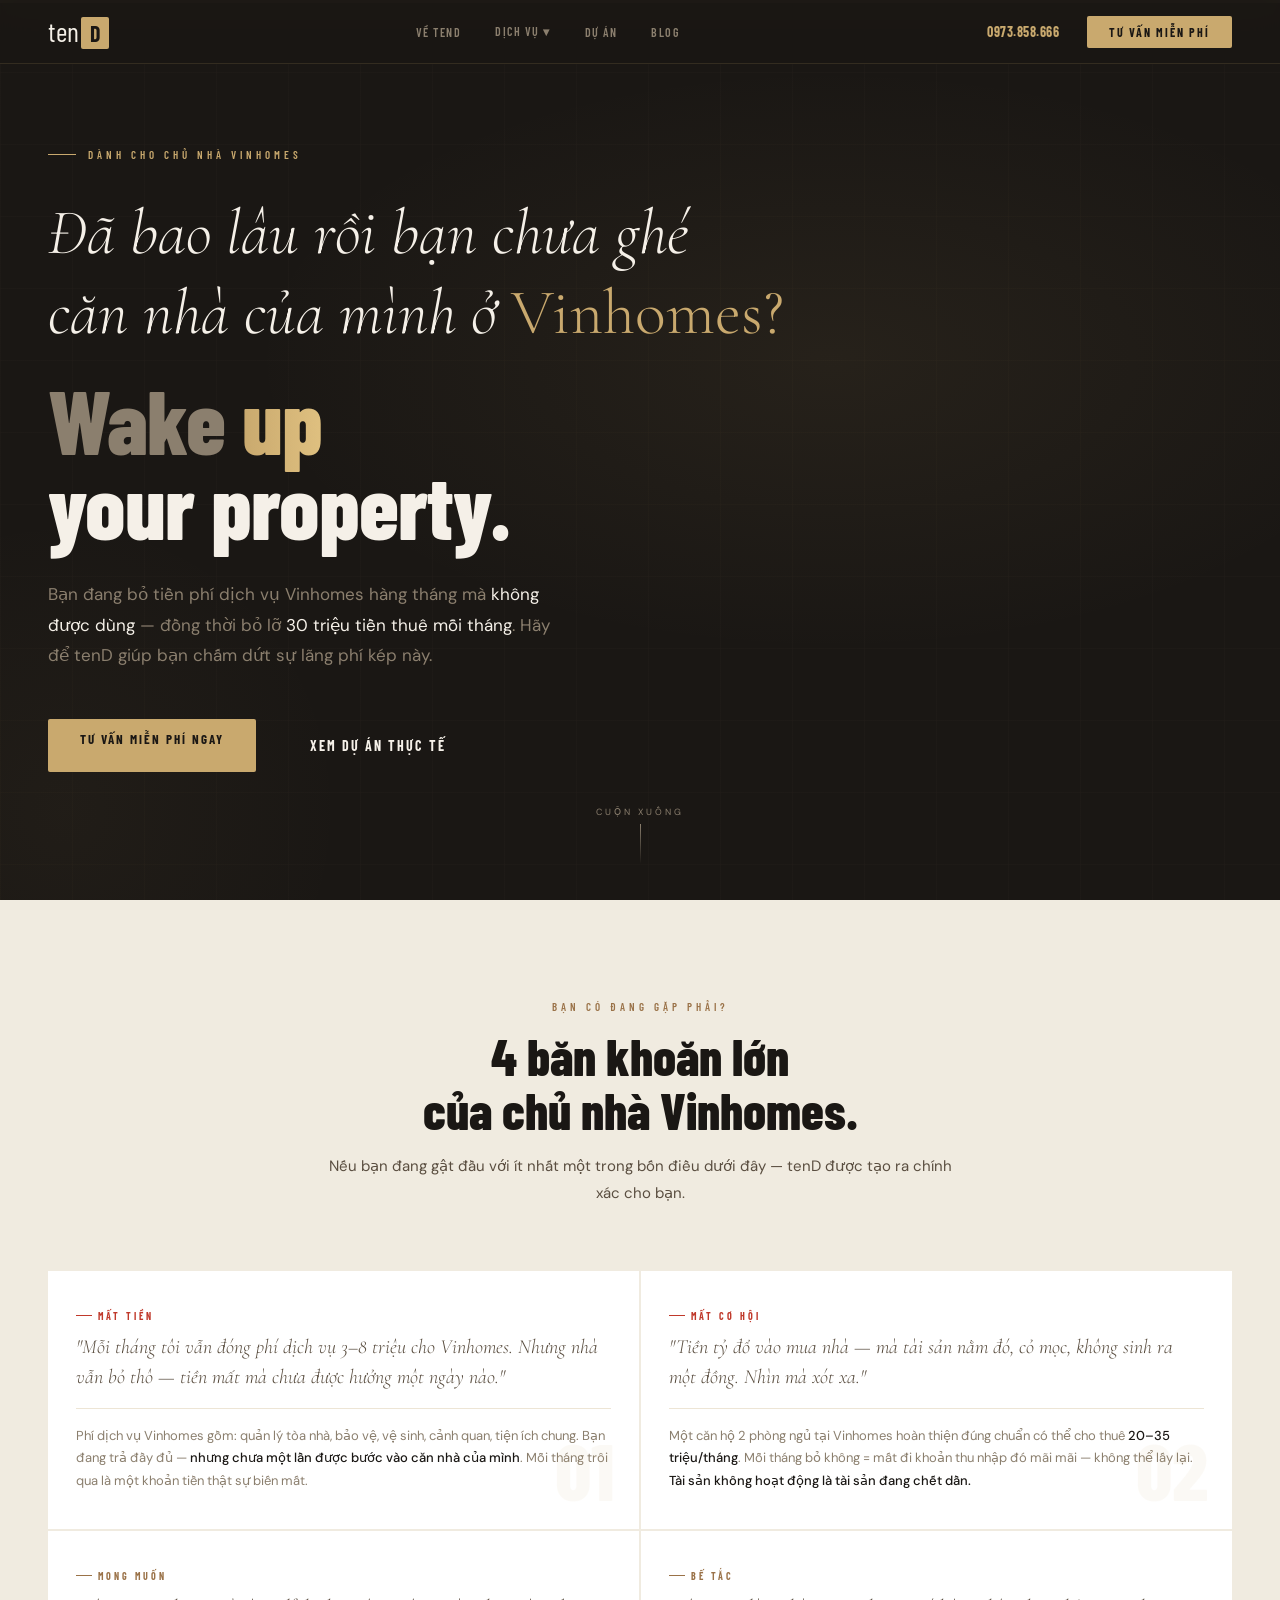
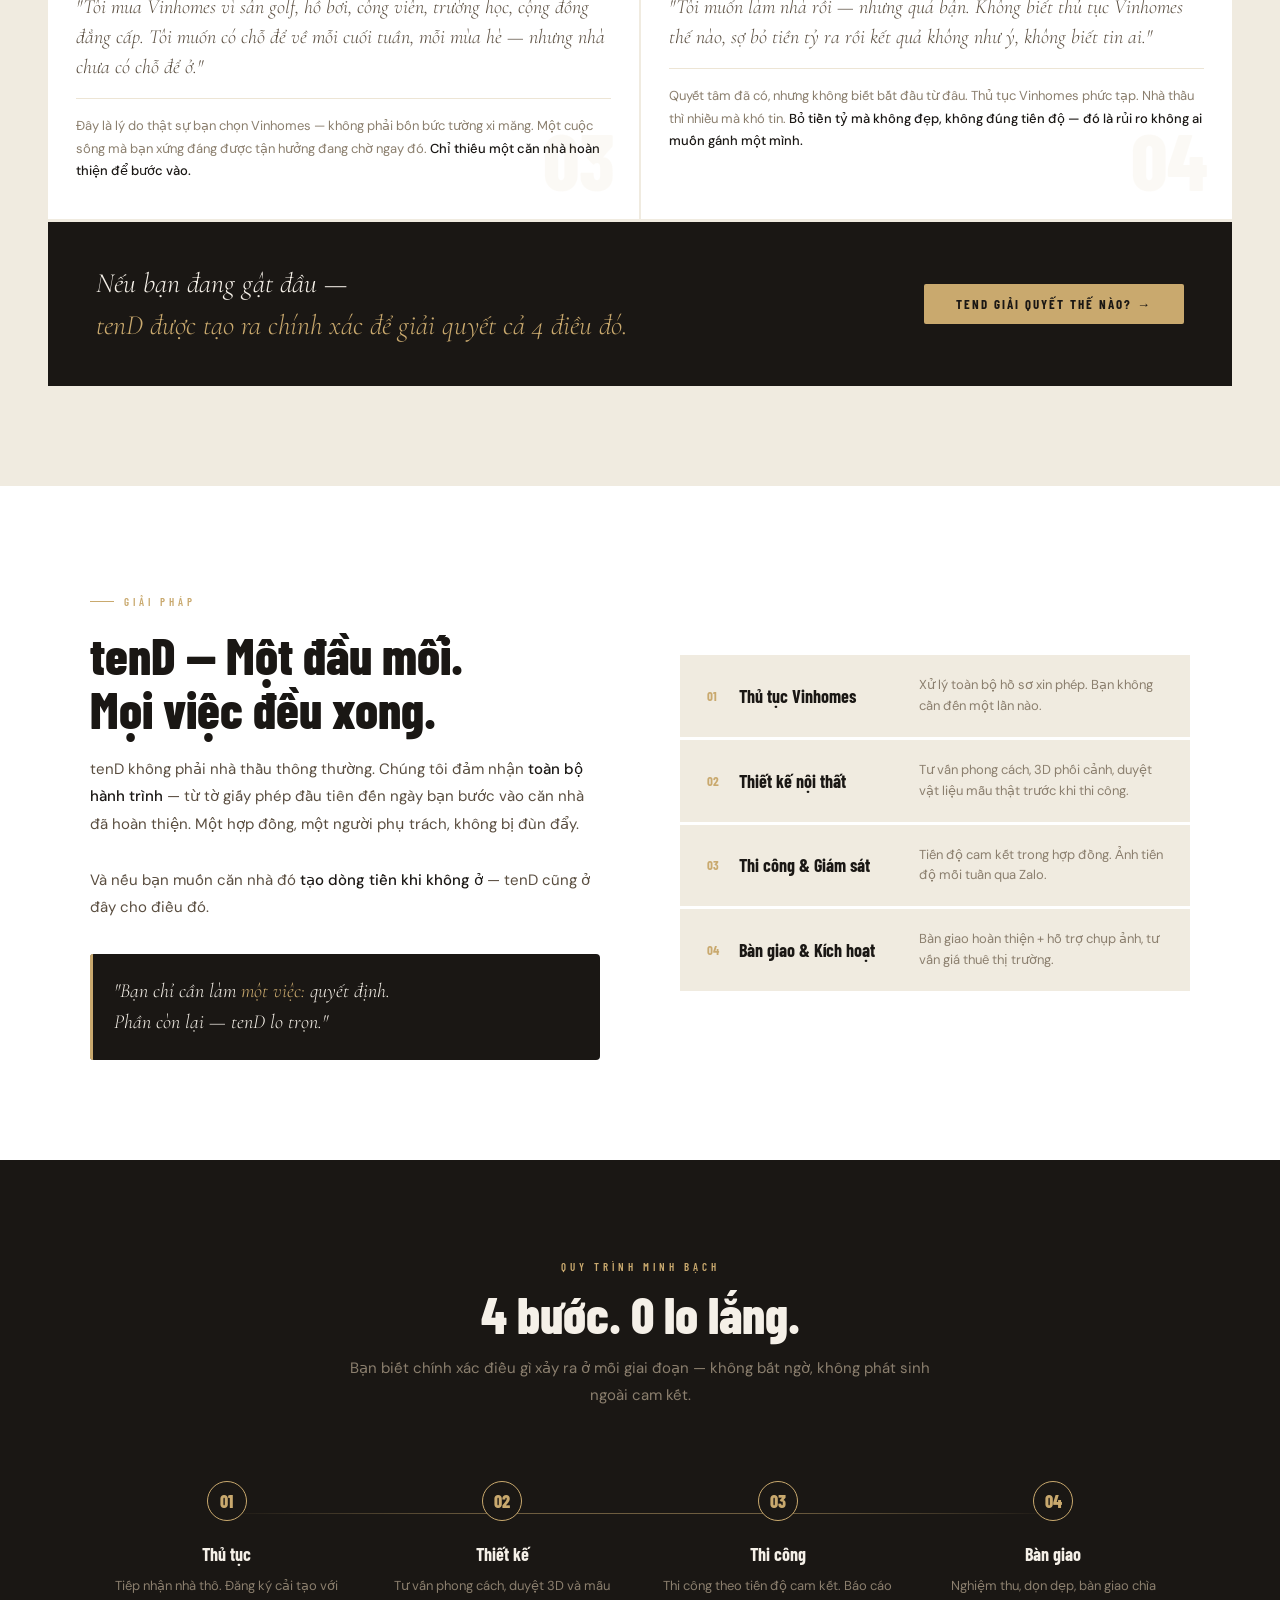
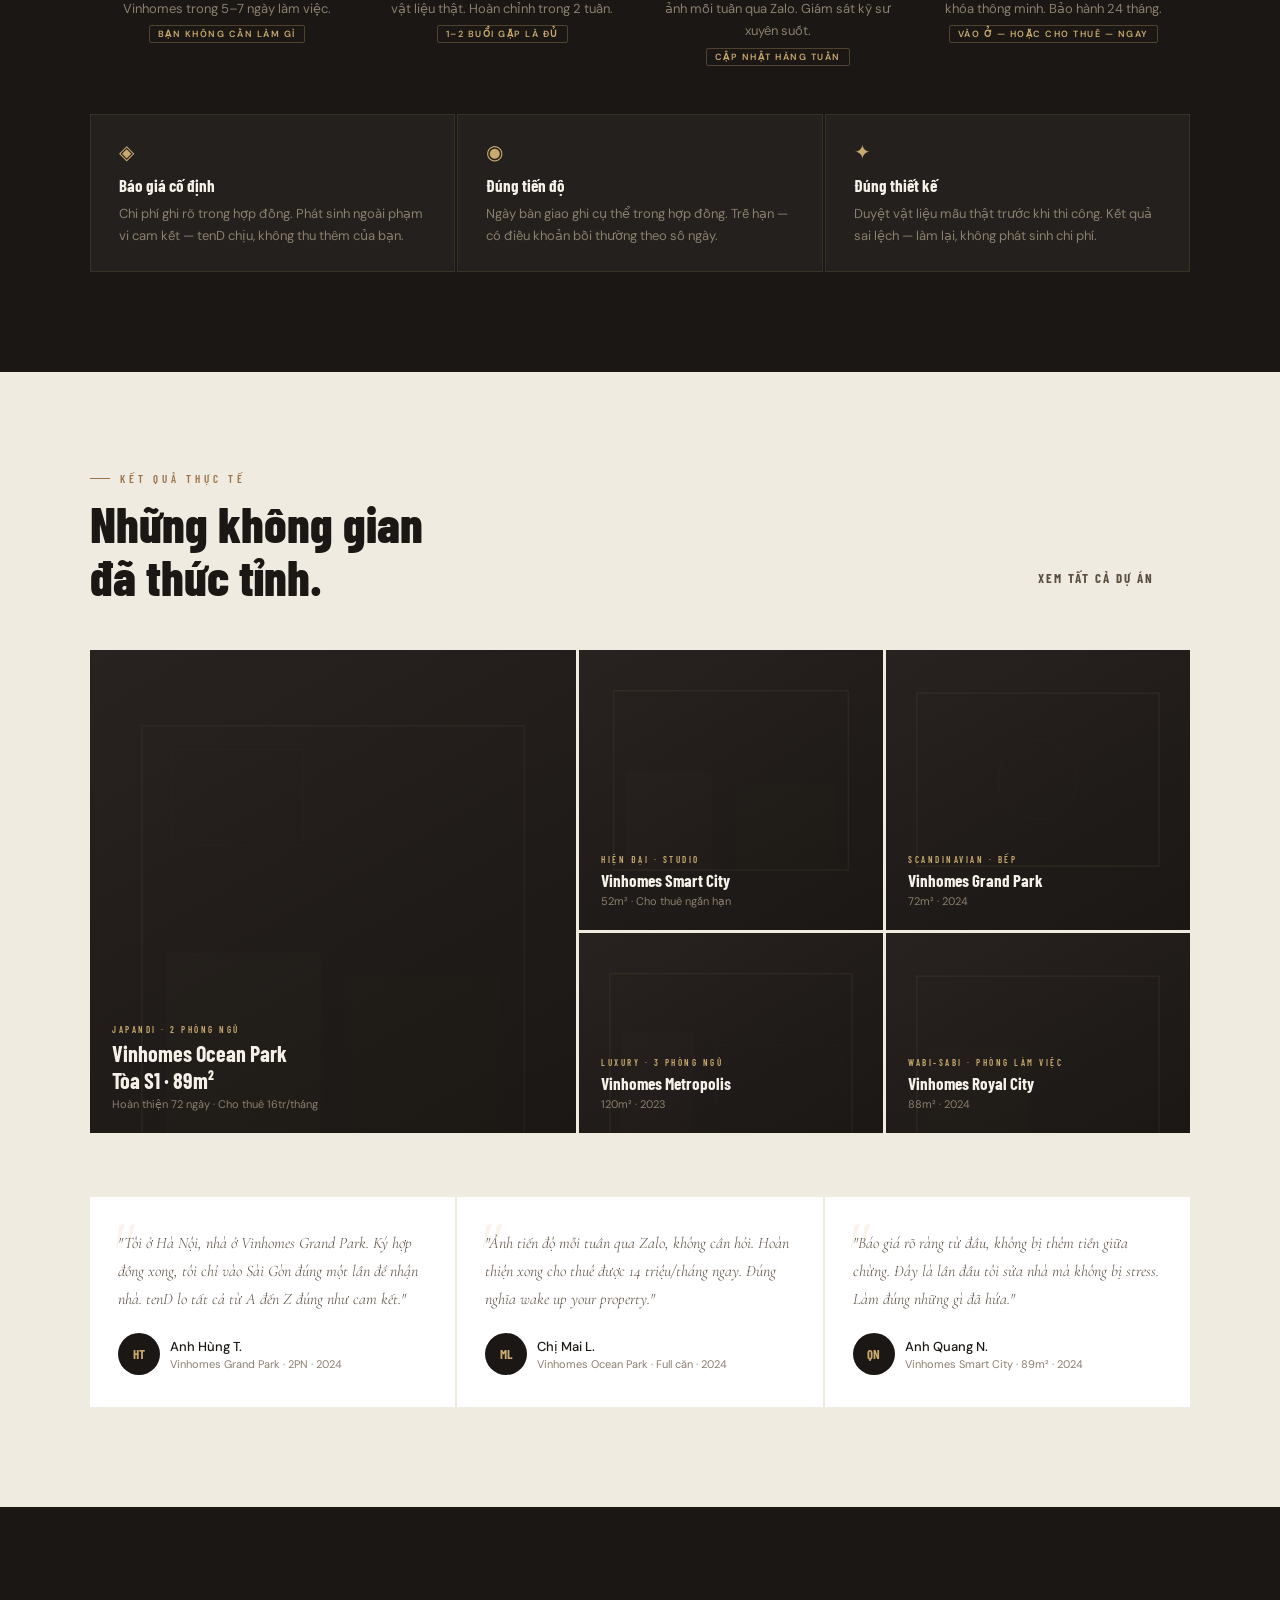
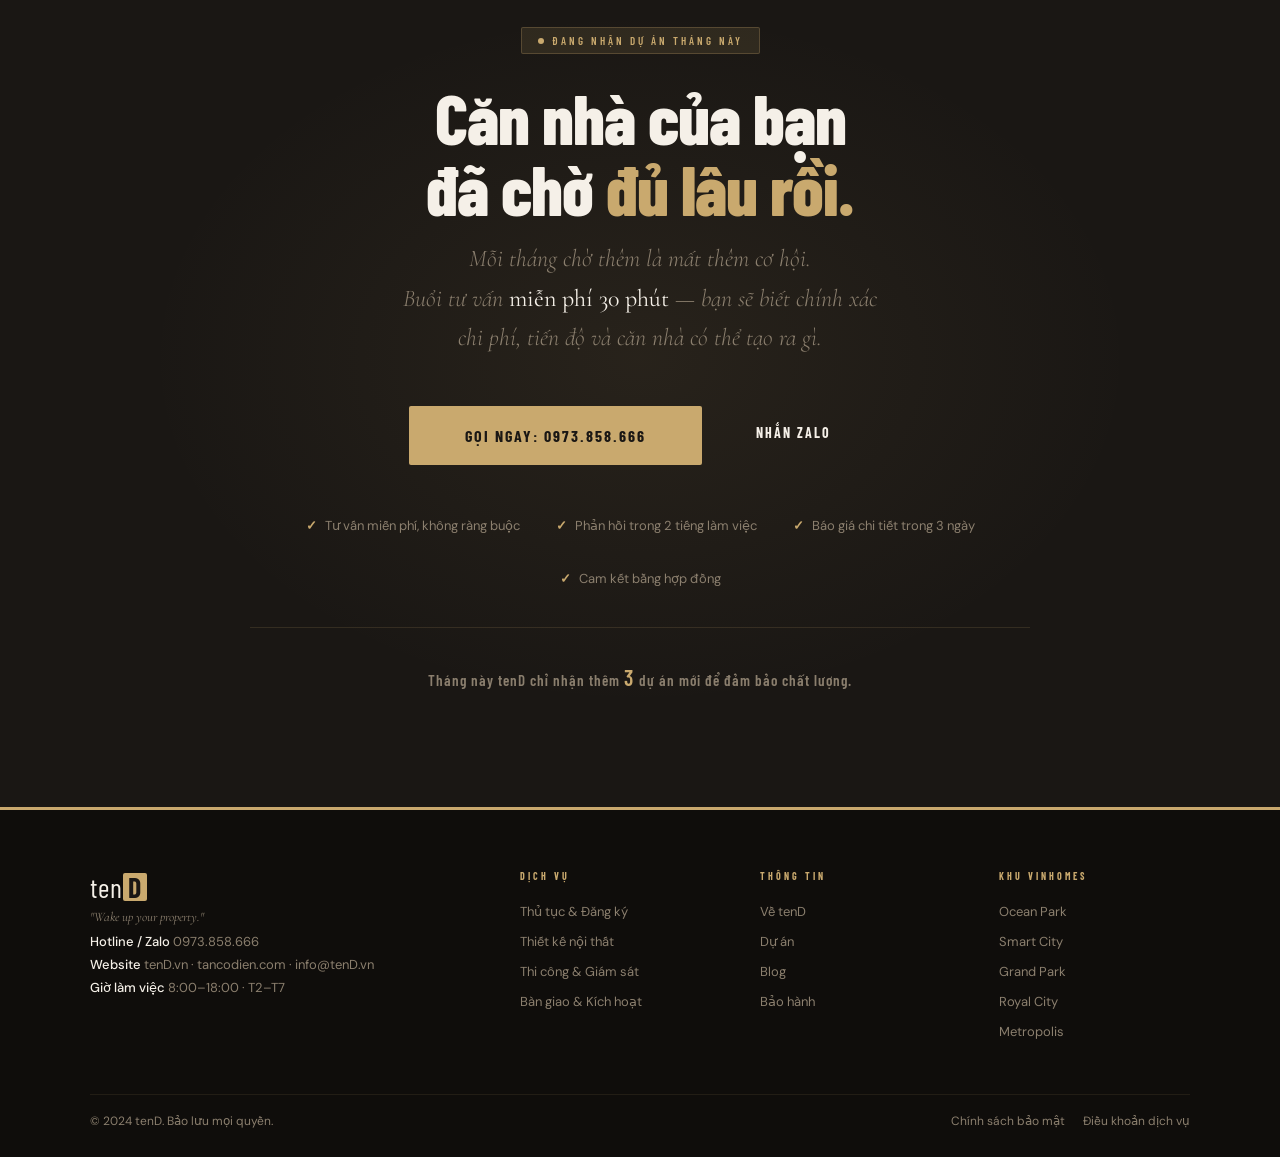
==== index.html @ f10f4691 "Initial tenD website" ====
<!DOCTYPE html>
<html lang="vi">
<head>
<meta charset="UTF-8">
<meta name="viewport" content="width=device-width, initial-scale=1.0">
<title>tenD — Hoàn thiện nhà trọn gói tại Vinhomes</title>
<meta name="description" content="Dịch vụ hoàn thiện nhà trọn gói chuyên biệt tại Vinhomes. Wake up your property. 0973.858.666">
<link href="https://fonts.googleapis.com/css2?family=Barlow+Condensed:ital,wght@0,300;0,400;0,600;0,700;0,800;1,300&family=Cormorant+Garamond:ital,wght@0,300;0,400;1,300;1,400&family=DM+Sans:wght@300;400;500&display=swap" rel="stylesheet">
<style>
/* === BUTTON RESET === */
button{background:none;border:none;cursor:pointer;font:inherit;color:inherit;padding:0;-webkit-appearance:none;}

/* === LANDING PAGE CSS === */

*,*::before,*::after{box-sizing:border-box;margin:0;padding:0;}
:root{
  --ebony:#1A1714; --ebony-deep:#0F0D0B;
  --gold:#C9A96E; --gold-lt:#DFC080; --gold-dk:#9A7248;
  --cream:#F0EBE0; --pearl:#F5F0E8;
  --stone:#8B7F6E; --stone-dk:#5A4E40;
  --red-soft:#C0392B;
}
html{scroll-behavior:smooth;font-size:16px;}
body{font-family:'DM Sans',sans-serif;color:var(--ebony);background:#fff;overflow-x:hidden;-webkit-font-smoothing:antialiased;}

/* ── SCROLL REVEAL ── */
.r{opacity:0;transform:translateY(32px);transition:opacity .85s cubic-bezier(.16,1,.3,1),transform .85s cubic-bezier(.16,1,.3,1);}
.r.on{opacity:1;transform:none;}
.r.d1{transition-delay:.1s;} .r.d2{transition-delay:.2s;} .r.d3{transition-delay:.3s;} .r.d4{transition-delay:.4s;} .r.d5{transition-delay:.5s;}

/* ── NAV ── */
.nav{
  position:fixed;top:0;left:0;right:0;z-index:100;
  height:68px;padding:0 48px;
  display:flex;align-items:center;justify-content:space-between;
  background:rgba(26,23,20,.97);backdrop-filter:blur(16px);
  border-bottom:.5px solid rgba(201,169,110,.15);
  transition:all .3s;
}
.nav.up{transform:translateY(-100%);}
.nav{transition:transform .3s ease;}
.logo{text-decoration:none;display:flex;align-items:center;gap:10px;}
.logo-type{font-family:'Barlow Condensed',sans-serif;font-size:24px;font-weight:800;letter-spacing:1px;}
.logo-type .ten{color:var(--pearl);}
.logo-type .dbox{background:var(--gold);display:inline-block;padding:0 .1em;line-height:1.1;}
.logo-type .D{color:var(--ebony);}
.logo-tag{font-size:9px;letter-spacing:3px;text-transform:uppercase;color:var(--stone);border-left:.5px solid rgba(201,169,110,.25);padding-left:10px;}
.nav-right{display:flex;align-items:center;gap:28px;}
.nav-phone{font-family:'Barlow Condensed',sans-serif;font-size:14px;font-weight:700;color:var(--gold);letter-spacing:.5px;text-decoration:none;}
.nav-cta{
  font-family:'Barlow Condensed',sans-serif;font-size:12px;font-weight:700;
  letter-spacing:2px;text-transform:uppercase;
  background:var(--gold);color:var(--ebony);
  padding:9px 22px;border-radius:2px;text-decoration:none;
  transition:all .2s;
}
.nav-cta:hover{background:var(--gold-lt);}

/* ── BUTTONS ── */
.btn{
  display:inline-block;text-decoration:none;
  font-family:'Barlow Condensed',sans-serif;font-weight:700;
  letter-spacing:2px;text-transform:uppercase;border-radius:2px;
  transition:all .25s;cursor:pointer;border:none;
}
.btn-gold{background:var(--gold);color:var(--ebony);padding:18px 48px;font-size:15px;}
.btn-gold:hover{background:var(--gold-lt);transform:translateY(-2px);box-shadow:0 14px 36px rgba(201,169,110,.3);}
.btn-ghost-light{border:1px solid rgba(201,169,110,.4);color:var(--pearl);padding:18px 40px;font-size:14px;background:transparent;}
.btn-ghost-light:hover{border-color:var(--gold);color:var(--gold);}
.btn-ghost-dark{border:1px solid rgba(90,78,64,.5);color:var(--stone-dk);padding:16px 36px;font-size:13px;background:transparent;}
.btn-ghost-dark:hover{border-color:var(--gold-dk);color:var(--gold-dk);}

/* ═══════════════════════════════════════
   SECTION 1 — PAIN HOOK
   "Đã bao lâu rồi..."
═══════════════════════════════════════ */
#s1{
  min-height:100vh;background:var(--ebony);
  display:flex;align-items:center;
  padding:100px 48px 80px;
  position:relative;overflow:hidden;
}
#s1::before{
  content:'';position:absolute;inset:0;
  background:
    radial-gradient(ellipse 70% 50% at 65% 40%,rgba(201,169,110,.07) 0%,transparent 65%),
    radial-gradient(ellipse 40% 60% at 5% 90%,rgba(201,169,110,.04) 0%,transparent 55%);
}
#s1::after{content:'';position:absolute;top:0;left:0;right:0;height:3px;background:var(--gold);}
.s1-grid-lines{
  position:absolute;inset:0;
  background-image:linear-gradient(rgba(201,169,110,.025) 1px,transparent 1px),linear-gradient(90deg,rgba(201,169,110,.025) 1px,transparent 1px);
  background-size:72px 72px;
}
.s1-inner{position:relative;z-index:1;max-width:860px;}
.s1-eyebrow{
  display:flex;align-items:center;gap:12px;
  font-family:'Barlow Condensed',sans-serif;font-size:11px;font-weight:600;
  letter-spacing:4px;text-transform:uppercase;color:var(--gold);
  margin-bottom:32px;
  animation:fadeIn .8s ease both;
}
@keyframes fadeIn{from{opacity:0}to{opacity:1}}
@keyframes fadeUp{from{opacity:0;transform:translateY(32px)}to{opacity:1;transform:none}}
.s1-eyebrow-line{width:28px;height:1px;background:var(--gold);}

.s1-question{
  font-family:'Cormorant Garamond',serif;
  font-size:clamp(32px,5vw,64px);
  font-style:italic;font-weight:300;
  color:var(--pearl);line-height:1.25;
  margin-bottom:24px;
  animation:fadeUp .9s ease both .1s;
}
.s1-question em{color:var(--gold);font-style:normal;}

.s1-slogan{
  font-family:'Barlow Condensed',sans-serif;
  font-size:clamp(48px,7vw,96px);
  font-weight:800;line-height:.95;letter-spacing:-1px;
  margin-bottom:32px;
  animation:fadeUp .9s ease both .2s;
}
.s1-slogan .wake{color:var(--stone);}
.s1-slogan .up{
  background:linear-gradient(90deg,var(--gold),var(--gold-lt),var(--gold));
  background-size:200%;
  -webkit-background-clip:text;-webkit-text-fill-color:transparent;background-clip:text;
}
.s1-slogan .prop{color:var(--pearl);}

.s1-sub{
  font-size:clamp(15px,1.5vw,17px);color:var(--stone);line-height:1.8;
  max-width:520px;margin-bottom:48px;
  animation:fadeUp .9s ease both .3s;
}
.s1-sub strong{color:var(--pearl);font-weight:400;}

.s1-ctas{display:flex;gap:14px;flex-wrap:wrap;animation:fadeUp .9s ease both .4s;}

.s1-scroll{
  position:absolute;bottom:36px;left:50%;transform:translateX(-50%);
  display:flex;flex-direction:column;align-items:center;gap:6px;
  animation:fadeIn 1s ease both .8s;
}
.s1-scroll-text{font-size:9px;letter-spacing:3px;text-transform:uppercase;color:var(--stone);}
.s1-scroll-arrow{
  width:1px;height:40px;background:linear-gradient(to bottom,var(--stone),transparent);
  animation:scrollPulse 1.5s ease infinite;
}
@keyframes scrollPulse{0%,100%{opacity:.4;transform:scaleY(1)}50%{opacity:1;transform:scaleY(1.2)}}

/* ═══════════════════════════════════════
   SECTION 2 — AGITATE: Nỗi đau cụ thể
═══════════════════════════════════════ */
#s2{background:var(--cream);padding:100px 48px;}
.s2-header{text-align:center;max-width:640px;margin:0 auto 64px;}
.s2-eyebrow{font-family:'Barlow Condensed',sans-serif;font-size:11px;font-weight:600;letter-spacing:4px;text-transform:uppercase;color:var(--gold-dk);margin-bottom:16px;}
.s2-title{font-family:'Barlow Condensed',sans-serif;font-size:clamp(32px,4vw,52px);font-weight:800;color:var(--ebony);line-height:1.05;margin-bottom:16px;}
.s2-body{font-size:15px;color:var(--stone-dk);line-height:1.8;}

.pain-grid{display:grid;grid-template-columns:repeat(3,1fr);gap:2px;}
.pain-card{
  background:#fff;padding:36px 28px;
  position:relative;overflow:hidden;
  border-top:3px solid transparent;
  transition:all .4s;
}
.pain-card:hover{border-top-color:var(--gold);transform:translateY(-4px);box-shadow:0 20px 48px rgba(0,0,0,.08);}
.pain-q{
  font-family:'Cormorant Garamond',serif;
  font-size:20px;font-style:italic;font-weight:300;
  color:var(--stone-dk);line-height:1.5;margin-bottom:16px;
}
.pain-reality{
  font-size:13px;color:var(--stone);line-height:1.75;
  padding-top:16px;border-top:.5px solid #EDE5D5;
}
.pain-reality strong{color:var(--ebony);font-weight:500;}
.pain-num{
  position:absolute;bottom:20px;right:24px;
  font-family:'Barlow Condensed',sans-serif;font-size:80px;font-weight:800;
  color:var(--gold);opacity:.06;line-height:1;
}

.s2-bridge{
  background:var(--ebony);
  margin-top:3px;padding:40px 48px;
  display:flex;align-items:center;justify-content:space-between;gap:32px;
  flex-wrap:wrap;
}
.s2-bridge-text{
  font-family:'Cormorant Garamond',serif;
  font-size:clamp(20px,2.5vw,28px);font-style:italic;font-weight:300;
  color:var(--pearl);line-height:1.5;max-width:560px;
}
.s2-bridge-text span{color:var(--gold);}

/* ═══════════════════════════════════════
   SECTION 3 — SOLUTION: tenD là gì
═══════════════════════════════════════ */
#s3{background:#fff;padding:100px 48px;}
.s3-inner{max-width:1100px;margin:0 auto;display:grid;grid-template-columns:1fr 1fr;gap:80px;align-items:center;}
.s3-label{
  display:inline-flex;align-items:center;gap:10px;
  font-family:'Barlow Condensed',sans-serif;font-size:11px;font-weight:600;
  letter-spacing:4px;text-transform:uppercase;color:var(--gold);
  margin-bottom:20px;
}
.s3-label::before{content:'';width:24px;height:1px;background:var(--gold);}
.s3-title{font-family:'Barlow Condensed',sans-serif;font-size:clamp(36px,4vw,54px);font-weight:800;color:var(--ebony);line-height:1.05;margin-bottom:20px;}
.s3-body{font-size:15px;color:var(--stone-dk);line-height:1.85;margin-bottom:32px;}
.s3-body strong{color:var(--ebony);font-weight:500;}
.s3-promise{
  background:var(--ebony);border-radius:4px;padding:22px 24px;
  font-family:'Cormorant Garamond',serif;font-size:20px;font-style:italic;font-weight:300;
  color:var(--pearl);line-height:1.55;
  position:relative;
}
.s3-promise::before{content:'';position:absolute;left:0;top:0;bottom:0;width:3px;background:var(--gold);border-radius:3px 0 0 3px;}
.s3-promise span{color:var(--gold);}

/* Right: 4 service pills */
.s3-services{display:flex;flex-direction:column;gap:3px;}
.svc-row{
  display:flex;align-items:center;gap:0;
  background:var(--cream);padding:20px 24px;
  border-left:3px solid transparent;
  transition:all .3s;cursor:default;
}
.svc-row:hover{background:#fff;border-left-color:var(--gold);box-shadow:0 4px 20px rgba(0,0,0,.06);}
.svc-num{
  font-family:'Barlow Condensed',sans-serif;font-size:13px;font-weight:700;
  color:var(--gold);min-width:32px;
}
.svc-name{font-family:'Barlow Condensed',sans-serif;font-size:18px;font-weight:700;color:var(--ebony);min-width:180px;}
.svc-desc{font-size:13px;color:var(--stone);line-height:1.6;flex:1;}
.svc-row:hover .svc-name{color:var(--gold-dk);}

/* ═══════════════════════════════════════
   SECTION 4 — HOW: Quy trình 4 bước
═══════════════════════════════════════ */
#s4{background:var(--ebony);padding:100px 48px;}
.s4-header{text-align:center;max-width:580px;margin:0 auto 72px;}
.s4-title{font-family:'Barlow Condensed',sans-serif;font-size:clamp(36px,4vw,52px);font-weight:800;color:var(--pearl);line-height:1.05;margin-bottom:14px;}
.s4-sub{font-size:15px;color:var(--stone);line-height:1.8;}

.steps{display:grid;grid-template-columns:repeat(4,1fr);gap:2px;position:relative;}
.steps::before{
  content:'';position:absolute;top:32px;left:12%;right:12%;height:1px;
  background:linear-gradient(to right,transparent,rgba(201,169,110,.3),rgba(201,169,110,.3),transparent);
}
.step{
  padding:0 20px;text-align:center;
  transition:all .3s;cursor:default;
}
.step-circle{
  width:64px;height:64px;border-radius:50%;
  background:rgba(201,169,110,.08);
  border:1.5px solid rgba(201,169,110,.35);
  display:flex;align-items:center;justify-content:center;
  margin:0 auto 22px;position:relative;z-index:1;
  transition:all .35s;
}
.step:hover .step-circle{background:var(--gold);border-color:var(--gold);}
.step-num{font-family:'Barlow Condensed',sans-serif;font-size:18px;font-weight:800;color:var(--gold);transition:color .35s;}
.step:hover .step-num{color:var(--ebony);}
.step-name{font-family:'Barlow Condensed',sans-serif;font-size:18px;font-weight:700;color:var(--pearl);margin-bottom:10px;}
.step-body{font-size:12px;color:var(--stone);line-height:1.75;}
.step-tag{
  display:inline-block;margin-top:12px;
  font-size:9px;font-weight:600;letter-spacing:2px;text-transform:uppercase;
  color:var(--gold);padding:3px 10px;
  border:.5px solid rgba(201,169,110,.25);border-radius:2px;
}

/* Commitment row */
.s4-commit{
  display:grid;grid-template-columns:repeat(3,1fr);gap:2px;
  margin-top:48px;
}
.commit-card{
  background:rgba(255,255,255,.04);
  border:.5px solid rgba(201,169,110,.12);
  padding:24px 28px;
  transition:all .3s;
}
.commit-card:hover{background:rgba(201,169,110,.07);border-color:rgba(201,169,110,.3);}
.commit-title{font-family:'Barlow Condensed',sans-serif;font-size:17px;font-weight:700;color:var(--pearl);margin-bottom:8px;}
.commit-body{font-size:13px;color:var(--stone);line-height:1.7;}
.commit-icon{font-size:20px;margin-bottom:10px;color:var(--gold);}

/* ═══════════════════════════════════════
   SECTION 5 — PROOF: Dự án & Review
═══════════════════════════════════════ */
#s5{background:var(--cream);padding:100px 48px;}
.s5-header{display:flex;justify-content:space-between;align-items:flex-end;margin-bottom:48px;max-width:1100px;margin-left:auto;margin-right:auto;}
.s5-title{font-family:'Barlow Condensed',sans-serif;font-size:clamp(32px,4vw,50px);font-weight:800;color:var(--ebony);line-height:1.05;}

.proj-grid{
  display:grid;
  grid-template-columns:1.6fr 1fr 1fr;
  grid-template-rows:280px 200px;
  gap:3px;max-width:1100px;margin:0 auto 64px;
}
.proj{background:var(--ebony);position:relative;overflow:hidden;cursor:pointer;}
.proj:nth-child(1){grid-row:span 2;}
.proj-inner{
  width:100%;height:100%;min-height:200px;
  background:linear-gradient(150deg,#282220,var(--ebony));
  display:flex;align-items:flex-end;padding:22px;
  position:relative;transition:all .4s;
}
.proj:hover .proj-inner{background:linear-gradient(150deg,#342C28,#1F1A17);}
.proj-overlay{position:absolute;inset:0;background:rgba(201,169,110,.08);opacity:0;transition:opacity .35s;}
.proj:hover .proj-overlay{opacity:1;}
.proj-cta-overlay{
  position:absolute;top:50%;left:50%;
  transform:translate(-50%,-40%);
  background:var(--gold);color:var(--ebony);
  font-family:'Barlow Condensed',sans-serif;font-size:11px;font-weight:700;
  letter-spacing:2px;text-transform:uppercase;
  padding:10px 20px;border-radius:2px;
  opacity:0;transition:all .35s;
}
.proj:hover .proj-cta-overlay{opacity:1;transform:translate(-50%,-50%);}
.proj-info{position:relative;z-index:1;}
.proj-tag{font-family:'Barlow Condensed',sans-serif;font-size:9px;font-weight:600;letter-spacing:2.5px;text-transform:uppercase;color:var(--gold);margin-bottom:5px;}
.proj-name{font-family:'Barlow Condensed',sans-serif;font-size:17px;font-weight:700;color:var(--pearl);line-height:1.2;}
.proj:nth-child(1) .proj-name{font-size:22px;}
.proj-meta{font-size:11px;color:var(--stone);margin-top:4px;}
/* SVG room illustrations */
.room-art{position:absolute;inset:16px;opacity:.07;transition:opacity .4s;}
.proj:hover .room-art{opacity:.15;}

/* Reviews */
.reviews{display:grid;grid-template-columns:repeat(3,1fr);gap:2px;max-width:1100px;margin:0 auto;}
.review{background:#fff;padding:32px 28px;position:relative;transition:all .3s;}
.review:hover{transform:translateY(-4px);box-shadow:0 20px 56px rgba(0,0,0,.08);}
.review::before{
  content:'"';font-family:'Cormorant Garamond',serif;
  font-size:72px;font-style:italic;line-height:1;
  color:var(--gold);opacity:.12;
  position:absolute;top:14px;left:20px;
}
.review-text{
  font-family:'Cormorant Garamond',serif;
  font-size:16px;font-style:italic;font-weight:300;
  color:var(--stone-dk);line-height:1.75;margin-bottom:20px;
  position:relative;
}
.review-author{display:flex;align-items:center;gap:10px;}
.review-avatar{
  width:42px;height:42px;border-radius:50%;
  background:var(--ebony);
  display:flex;align-items:center;justify-content:center;
  font-family:'Barlow Condensed',sans-serif;font-size:13px;font-weight:700;color:var(--gold);
  flex-shrink:0;
}
.review-name{font-size:13px;font-weight:500;color:var(--ebony);}
.review-info{font-size:11px;color:var(--stone);margin-top:2px;}

/* ═══════════════════════════════════════
   SECTION 6 — URGENCY CTA
═══════════════════════════════════════ */
#s6{
  background:var(--ebony);padding:120px 48px;
  position:relative;overflow:hidden;
}
#s6::before{
  content:'';position:absolute;inset:0;
  background:radial-gradient(ellipse 55% 55% at 50% 50%,rgba(201,169,110,.08) 0%,transparent 70%);
}
#s6::after{content:'';position:absolute;bottom:0;left:0;right:0;height:3px;background:var(--gold);}
.s6-inner{
  max-width:780px;margin:0 auto;
  text-align:center;position:relative;z-index:1;
}
.s6-urgency{
  display:inline-flex;align-items:center;gap:8px;
  font-family:'Barlow Condensed',sans-serif;font-size:11px;font-weight:600;
  letter-spacing:3px;text-transform:uppercase;
  background:rgba(201,169,110,.12);color:var(--gold);
  padding:6px 16px;border-radius:2px;
  border:.5px solid rgba(201,169,110,.25);
  margin-bottom:28px;
}
.s6-urgency-dot{width:6px;height:6px;border-radius:50%;background:var(--gold);animation:blink 1.2s ease infinite;}
@keyframes blink{0%,100%{opacity:1}50%{opacity:.3}}
.s6-title{
  font-family:'Barlow Condensed',sans-serif;
  font-size:clamp(40px,5.5vw,76px);
  font-weight:800;letter-spacing:-1px;
  color:var(--pearl);line-height:1.0;
  margin-bottom:16px;
}
.s6-title .gold{color:var(--gold);}
.s6-sub{
  font-family:'Cormorant Garamond',serif;
  font-size:clamp(18px,2.2vw,24px);font-style:italic;font-weight:300;
  color:var(--stone);line-height:1.65;margin-bottom:48px;
  max-width:560px;margin-left:auto;margin-right:auto;
}
.s6-sub strong{color:var(--pearl);font-style:normal;font-weight:400;}

.s6-ctas{display:flex;gap:14px;justify-content:center;flex-wrap:wrap;margin-bottom:52px;}

.s6-trust{
  display:flex;gap:36px;justify-content:center;flex-wrap:wrap;
}
.s6-trust-item{
  display:flex;align-items:center;gap:8px;
  font-size:13px;color:var(--stone);
}
.s6-trust-item::before{content:'✓';color:var(--gold);font-weight:700;}

/* Countdown feel */
.s6-spots{
  margin-top:40px;padding-top:36px;
  border-top:.5px solid rgba(201,169,110,.15);
}
.s6-spots-text{
  font-family:'Barlow Condensed',sans-serif;font-size:15px;font-weight:600;
  letter-spacing:1px;color:var(--stone);
}
.s6-spots-num{color:var(--gold);font-size:22px;}

/* ═══════════════════════════════════════
   FOOTER
═══════════════════════════════════════ */
footer{background:var(--ebony-deep);padding:60px 48px 28px;}
.footer-grid{display:grid;grid-template-columns:2fr 1fr 1fr 1fr;gap:48px;padding-bottom:44px;border-bottom:.5px solid rgba(201,169,110,.1);}
.footer-logo{font-family:'Barlow Condensed',sans-serif;font-size:28px;font-weight:800;letter-spacing:1px;margin-bottom:5px;}
.footer-logo .dbox{background:var(--gold);padding:0 .1em;}
.footer-slogan{font-family:'Cormorant Garamond',serif;font-style:italic;font-size:13px;color:var(--stone);margin-bottom:12px;}
.footer-contact-line{font-size:13px;color:var(--stone);margin-bottom:6px;}
.footer-contact-line strong{color:var(--pearl);font-weight:500;}
.footer-col-title{font-family:'Barlow Condensed',sans-serif;font-size:10px;font-weight:700;letter-spacing:3px;text-transform:uppercase;color:var(--gold);margin-bottom:18px;}
.footer-links{list-style:none;}
.footer-links li{margin-bottom:9px;}
.footer-links a{font-size:13px;color:var(--stone);text-decoration:none;transition:color .2s;}
.footer-links a:hover{color:var(--pearl);}
.footer-bottom{display:flex;justify-content:space-between;align-items:center;padding-top:24px;flex-wrap:wrap;gap:10px;}
.footer-copy{font-size:12px;color:var(--stone);}
.footer-legal{display:flex;gap:18px;}
.footer-legal a{font-size:12px;color:var(--stone);text-decoration:none;}
.footer-legal a:hover{color:var(--pearl);}

/* ── MOBILE ── */
.sticky-cta{display:none;position:fixed;bottom:0;left:0;right:0;z-index:99;background:var(--gold);padding:14px 20px;text-align:center;}
.sticky-cta a{font-family:'Barlow Condensed',sans-serif;font-size:15px;font-weight:700;letter-spacing:2px;text-transform:uppercase;color:var(--ebony);text-decoration:none;}

@media(max-width:900px){
  #s3 .s3-inner{grid-template-columns:1fr;}
  .steps{grid-template-columns:1fr 1fr;}
  .steps::before{display:none;}
  .pain-grid{grid-template-columns:1fr;}
  .proj-grid{grid-template-columns:1fr;grid-template-rows:auto;}
  .proj:nth-child(1){grid-row:auto;}
  .proj-inner{min-height:200px;}
  .reviews{grid-template-columns:1fr;}
  .s4-commit{grid-template-columns:1fr;}
  .s6-ctas{flex-direction:column;align-items:center;}
  .footer-grid{grid-template-columns:1fr 1fr;gap:32px;}
}
@media(max-width:600px){
  #s1,#s2,#s3,#s4,#s5,#s6,footer{padding-left:20px;padding-right:20px;}
  .nav{padding:0 20px;}
  .logo-tag{display:none;}
  .nav-phone{display:none;}
  .s5-header{flex-direction:column;align-items:flex-start;gap:16px;}
  .steps{grid-template-columns:1fr;}
  .footer-grid{grid-template-columns:1fr;}
  .sticky-cta{display:block;}
  body{padding-bottom:56px;}
  .s6-trust{flex-direction:column;align-items:center;}
}


/* === SUB-PAGES CSS === */

*,*::before,*::after{box-sizing:border-box;margin:0;padding:0;}
:root{
  --ebony:#1A1714;--ebony-deep:#0F0D0B;
  --gold:#C9A96E;--gold-lt:#DFC080;--gold-dk:#9A7248;
  --cream:#F0EBE0;--pearl:#F5F0E8;
  --stone:#8B7F6E;--stone-dk:#5A4E40;
  --white:#ffffff;--page:#FAF7F2;
}
html{scroll-behavior:smooth;}
body{font-family:'DM Sans',sans-serif;color:var(--ebony);background:var(--white);-webkit-font-smoothing:antialiased;}

/* ── TAB NAVIGATION ── */
.tab-nav{
  position:sticky;top:0;z-index:100;
  background:var(--ebony-deep);
  display:flex;flex-wrap:wrap;gap:0;
  border-bottom:1px solid rgba(201,169,110,.2);
}
.tab-btn{
  font-family:'Barlow Condensed',sans-serif;font-size:11px;font-weight:700;
  letter-spacing:2px;text-transform:uppercase;
  padding:14px 20px;color:var(--stone);
  background:none;border:none;cursor:pointer;
  border-bottom:2px solid transparent;
  transition:all .2s;white-space:nowrap;
}
.tab-btn.active,.tab-btn:hover{color:var(--gold);border-bottom-color:var(--gold);}

/* ── PAGE SECTIONS ── */
.page-section{display:none;}
.page-section.active{display:block;}

/* ── SHARED COMPONENTS ── */
.page-hero{
  background:var(--ebony);padding:100px 60px 80px;
  position:relative;overflow:hidden;
}
.page-hero::before{content:'';position:absolute;top:0;left:0;right:0;height:3px;background:var(--gold);}
.page-hero-bg{
  position:absolute;inset:0;
  background:radial-gradient(ellipse 60% 50% at 30% 50%,rgba(201,169,110,.06),transparent 70%);
}
.ph-inner{position:relative;z-index:1;max-width:700px;}
.ph-eyebrow{font-family:'Barlow Condensed',sans-serif;font-size:11px;font-weight:600;letter-spacing:4px;text-transform:uppercase;color:var(--gold);margin-bottom:16px;display:flex;align-items:center;gap:12px;}
.ph-eyebrow::before{content:'';width:24px;height:1px;background:var(--gold);}
.ph-title{font-family:'Barlow Condensed',sans-serif;font-size:clamp(40px,5vw,72px);font-weight:800;color:var(--pearl);line-height:1.0;margin-bottom:16px;letter-spacing:-0.5px;}
.ph-body{font-size:16px;color:var(--stone);line-height:1.8;max-width:560px;}

.container{max-width:1100px;margin:0 auto;}
.section{padding:80px 60px;}
.section-label{font-family:'Barlow Condensed',sans-serif;font-size:11px;font-weight:600;letter-spacing:4px;text-transform:uppercase;color:var(--gold);margin-bottom:12px;display:flex;align-items:center;gap:10px;}
.section-label::before{content:'';width:20px;height:1px;background:var(--gold);}
h2.title{font-family:'Barlow Condensed',sans-serif;font-size:clamp(32px,4vw,52px);font-weight:800;color:var(--ebony);line-height:1.05;margin-bottom:16px;}
h2.title.light{color:var(--pearl);}
p.body-text{font-size:15px;color:var(--stone-dk);line-height:1.85;}
p.body-text.light{color:var(--stone);}

.btn{display:inline-block;text-decoration:none;font-family:'Barlow Condensed',sans-serif;font-weight:700;letter-spacing:2px;text-transform:uppercase;border-radius:2px;transition:all .25s;border:none;cursor:pointer;}
.btn-gold{background:var(--gold);color:var(--ebony);padding:14px 36px;font-size:14px;}
.btn-gold:hover{background:var(--gold-lt);transform:translateY(-1px);}
.btn-outline{border:1px solid rgba(201,169,110,.4);color:var(--stone-dk);padding:12px 28px;font-size:13px;background:none;}
.btn-outline:hover{border-color:var(--gold);color:var(--gold-dk);}

/* ──────────────────────────────
   PAGE: VỀ TEND
────────────────────────────── */
.about-story{background:var(--white);padding:80px 60px;}
.about-story-inner{max-width:1100px;margin:0 auto;display:grid;grid-template-columns:1fr 1fr;gap:80px;align-items:start;}
.story-text p{font-size:15px;color:var(--stone-dk);line-height:1.9;margin-bottom:18px;}
.story-text p strong{color:var(--ebony);font-weight:500;}
.story-pull{
  font-family:'Cormorant Garamond',serif;font-size:24px;font-style:italic;font-weight:300;
  color:var(--ebony);line-height:1.55;
  padding:28px 32px;background:var(--cream);
  border-left:3px solid var(--gold);
  margin:28px 0;
}
.story-pull span{color:var(--gold-dk);}

/* Parent company */
.parent-card{
  background:var(--ebony);border-radius:4px;padding:32px;
  position:sticky;top:80px;
}
.pc-label{font-size:10px;letter-spacing:3px;text-transform:uppercase;color:var(--stone);margin-bottom:16px;}
.pc-logo-text{font-family:'Barlow Condensed',sans-serif;font-size:28px;font-weight:800;color:var(--pearl);margin-bottom:4px;}
.pc-tagline{font-family:'Cormorant Garamond',serif;font-style:italic;font-size:13px;color:var(--stone);margin-bottom:20px;}
.pc-divider{height:0.5px;background:rgba(201,169,110,.2);margin:16px 0;}
.pc-item{margin-bottom:10px;font-size:13px;color:var(--stone);line-height:1.6;}
.pc-item strong{color:var(--pearl);display:block;font-size:11px;font-weight:500;letter-spacing:.5px;margin-bottom:1px;}
.pc-stats{display:grid;grid-template-columns:1fr 1fr;gap:2px;margin-top:16px;}
.pc-stat{background:rgba(255,255,255,.04);padding:14px 16px;}
.pc-stat-num{font-family:'Barlow Condensed',sans-serif;font-size:28px;font-weight:800;color:var(--gold);line-height:1;}
.pc-stat-label{font-size:11px;color:var(--stone);margin-top:3px;}
.pc-connection{
  background:rgba(201,169,110,.08);border:.5px solid rgba(201,169,110,.25);
  border-radius:3px;padding:14px 16px;margin-top:16px;
}
.pc-conn-title{font-size:11px;font-weight:500;letter-spacing:1px;text-transform:uppercase;color:var(--gold);margin-bottom:6px;}
.pc-conn-body{font-size:12px;color:var(--stone);line-height:1.65;}

/* Values */
.values-section{background:var(--cream);padding:80px 60px;}
.values-grid{display:grid;grid-template-columns:repeat(3,1fr);gap:2px;max-width:1100px;margin:40px auto 0;}
.value-card{background:var(--white);padding:32px 28px;border-top:3px solid var(--gold);transition:all .3s;}
.value-card:hover{transform:translateY(-3px);box-shadow:0 16px 40px rgba(0,0,0,.08);}
.v-icon{font-size:24px;color:var(--gold);margin-bottom:14px;}
.v-title{font-family:'Barlow Condensed',sans-serif;font-size:20px;font-weight:700;color:var(--ebony);margin-bottom:10px;}
.v-body{font-size:13px;color:var(--stone);line-height:1.75;}

/* Team */
.team-section{background:var(--ebony);padding:80px 60px;}
.team-body-text{font-size:15px;color:var(--stone);line-height:1.85;max-width:640px;margin:20px 0 40px;}

/* ──────────────────────────────
   PAGE: DỰ ÁN
────────────────────────────── */
.portfolio-filters{
  display:flex;gap:8px;flex-wrap:wrap;
  max-width:1100px;margin:0 auto 40px;
}
.filter-btn{
  font-family:'Barlow Condensed',sans-serif;font-size:12px;font-weight:600;
  letter-spacing:1.5px;text-transform:uppercase;
  padding:8px 20px;border-radius:2px;border:none;cursor:pointer;
  background:var(--cream);color:var(--stone-dk);transition:all .2s;
}
.filter-btn.active,.filter-btn:hover{background:var(--ebony);color:var(--gold);}

.portfolio-masonry{
  display:grid;grid-template-columns:repeat(3,1fr);gap:3px;
  max-width:1100px;margin:0 auto;
}
.portfolio-item{
  background:var(--ebony);position:relative;overflow:hidden;cursor:pointer;
}
.pi-thumb{
  height:280px;
  background:linear-gradient(150deg,#252220,var(--ebony));
  display:flex;align-items:flex-end;padding:20px;
  position:relative;transition:all .4s;
}
.portfolio-item:nth-child(1) .pi-thumb,
.portfolio-item:nth-child(4) .pi-thumb{height:380px;}
.pi-overlay{position:absolute;inset:0;background:rgba(201,169,110,.08);opacity:0;transition:opacity .3s;}
.portfolio-item:hover .pi-overlay{opacity:1;}
.pi-info{position:relative;z-index:1;}
.pi-style{font-family:'Barlow Condensed',sans-serif;font-size:9px;font-weight:600;letter-spacing:2.5px;text-transform:uppercase;color:var(--gold);margin-bottom:5px;}
.pi-name{font-family:'Barlow Condensed',sans-serif;font-size:17px;font-weight:700;color:var(--pearl);line-height:1.2;}
.pi-meta{font-size:11px;color:var(--stone);margin-top:4px;}
.pi-result{
  font-size:11px;font-weight:500;
  background:rgba(201,169,110,.15);color:var(--gold);
  display:inline-block;padding:2px 8px;border-radius:2px;
  margin-top:6px;
}

/* Single project page */
.project-detail{
  display:grid;grid-template-columns:1fr 380px;gap:60px;
  max-width:1100px;margin:0 auto;padding:60px;
}
.proj-gallery{display:grid;grid-template-columns:1fr 1fr;gap:3px;}
.proj-gallery-main{grid-column:span 2;height:400px;background:linear-gradient(150deg,#2A2420,var(--ebony));border-radius:2px;}
.proj-gallery-sub{height:200px;background:linear-gradient(135deg,#242220,var(--ebony));border-radius:2px;}
.proj-specs{background:var(--cream);border-radius:4px;padding:28px;}
.spec-row{display:flex;justify-content:space-between;padding:10px 0;border-bottom:.5px solid #D4C8B4;font-size:13px;}
.spec-row:last-child{border-bottom:none;}
.spec-key{color:var(--stone);}
.spec-val{font-weight:500;color:var(--ebony);}

/* ──────────────────────────────
   PAGE: BLOG
────────────────────────────── */
.blog-featured{
  background:var(--cream);padding:60px;
  max-width:1100px;margin:0 auto;
  display:grid;grid-template-columns:1.2fr 1fr;gap:60px;align-items:center;
}
.bf-thumb{
  height:360px;background:linear-gradient(135deg,#252220,var(--ebony));
  border-radius:3px;position:relative;overflow:hidden;
}
.bf-cat{
  position:absolute;top:16px;left:16px;
  font-family:'Barlow Condensed',sans-serif;font-size:9px;font-weight:700;letter-spacing:2px;text-transform:uppercase;
  background:var(--gold);color:var(--ebony);padding:3px 10px;border-radius:2px;
}
.bf-meta{font-size:11px;color:var(--stone);margin-bottom:10px;letter-spacing:.5px;}
.bf-title{font-family:'Barlow Condensed',sans-serif;font-size:clamp(24px,3vw,36px);font-weight:800;color:var(--ebony);line-height:1.15;margin-bottom:14px;}
.bf-excerpt{font-size:14px;color:var(--stone-dk);line-height:1.8;margin-bottom:24px;}

.blog-grid{
  display:grid;grid-template-columns:repeat(3,1fr);gap:24px;
  max-width:1100px;margin:48px auto 0;
}
.blog-card{background:var(--white);border:.5px solid #E0D8CA;border-radius:3px;overflow:hidden;transition:all .3s;}
.blog-card:hover{transform:translateY(-3px);box-shadow:0 16px 40px rgba(0,0,0,.08);}
.bc-thumb{height:200px;background:linear-gradient(135deg,#2A2420,var(--ebony));position:relative;}
.bc-cat{
  position:absolute;top:12px;left:12px;
  font-family:'Barlow Condensed',sans-serif;font-size:9px;font-weight:700;letter-spacing:2px;text-transform:uppercase;
  background:var(--gold);color:var(--ebony);padding:2px 8px;border-radius:2px;
}
.bc-body{padding:20px;}
.bc-meta{font-size:11px;color:var(--stone);margin-bottom:8px;}
.bc-title{font-family:'Barlow Condensed',sans-serif;font-size:18px;font-weight:700;color:var(--ebony);line-height:1.2;margin-bottom:10px;}
.bc-excerpt{font-size:13px;color:var(--stone);line-height:1.7;margin-bottom:14px;}
.bc-read{font-family:'Barlow Condensed',sans-serif;font-size:11px;font-weight:700;letter-spacing:2px;text-transform:uppercase;color:var(--gold-dk);text-decoration:none;}
.bc-read:hover{color:var(--gold);}

/* ──────────────────────────────
   PAGE: CHI TIẾT DỊCH VỤ
────────────────────────────── */
.service-detail-tabs{
  display:flex;background:var(--cream);border-bottom:.5px solid #D4C8B4;
  max-width:1100px;margin:0 auto;
  overflow-x:auto;
}
.sdt-btn{
  font-family:'Barlow Condensed',sans-serif;font-size:12px;font-weight:700;
  letter-spacing:2px;text-transform:uppercase;
  padding:16px 28px;border:none;background:none;cursor:pointer;
  color:var(--stone);border-bottom:2px solid transparent;
  white-space:nowrap;transition:all .2s;
}
.sdt-btn.active,.sdt-btn:hover{color:var(--gold-dk);border-bottom-color:var(--gold);}

.service-content{display:none;max-width:1100px;margin:0 auto;}
.service-content.active{display:grid;grid-template-columns:1fr 380px;gap:60px;padding:60px;}

.sc-main h3{font-family:'Barlow Condensed',sans-serif;font-size:28px;font-weight:700;color:var(--ebony);margin-bottom:16px;}
.sc-main p{font-size:15px;color:var(--stone-dk);line-height:1.85;margin-bottom:20px;}
.sc-main strong{font-weight:500;color:var(--ebony);}

.timeline{margin:32px 0;}
.tl-item{display:flex;gap:20px;margin-bottom:28px;position:relative;}
.tl-item::before{content:'';position:absolute;left:20px;top:44px;bottom:-28px;width:1px;background:rgba(201,169,110,.2);}
.tl-item:last-child::before{display:none;}
.tl-circle{
  width:40px;height:40px;border-radius:50%;
  background:var(--ebony);border:1.5px solid var(--gold);
  display:flex;align-items:center;justify-content:center;flex-shrink:0;
  font-family:'Barlow Condensed',sans-serif;font-size:14px;font-weight:700;color:var(--gold);
}
.tl-content{}
.tl-title{font-family:'Barlow Condensed',sans-serif;font-size:17px;font-weight:700;color:var(--ebony);margin-bottom:6px;}
.tl-body{font-size:13px;color:var(--stone);line-height:1.7;}
.tl-time{display:inline-block;font-size:10px;font-weight:600;letter-spacing:1.5px;text-transform:uppercase;color:var(--gold);margin-top:6px;padding:2px 8px;border:.5px solid rgba(201,169,110,.3);border-radius:2px;}

.sc-sidebar{}
.sc-commitment{background:var(--ebony);border-radius:4px;padding:28px;margin-bottom:16px;}
.scc-title{font-family:'Barlow Condensed',sans-serif;font-size:16px;font-weight:700;color:var(--pearl);margin-bottom:16px;}
.scc-item{display:flex;gap:10px;margin-bottom:12px;font-size:13px;color:var(--stone);line-height:1.6;}
.scc-item::before{content:'✓';color:var(--gold);font-weight:700;flex-shrink:0;}
.sc-faq{background:var(--cream);border-radius:4px;padding:24px;}
.faq-title{font-family:'Barlow Condensed',sans-serif;font-size:14px;font-weight:700;color:var(--ebony);margin-bottom:14px;}
.faq-item{margin-bottom:14px;padding-bottom:14px;border-bottom:.5px solid #D4C8B4;}
.faq-item:last-child{border-bottom:none;margin-bottom:0;padding-bottom:0;}
.faq-q{font-size:13px;font-weight:500;color:var(--ebony);margin-bottom:5px;}
.faq-a{font-size:12px;color:var(--stone);line-height:1.65;}

/* ──────────────────────────────
   PAGE: CHÍNH SÁCH BẢO MẬT
────────────────────────────── */
.policy-body{max-width:780px;margin:0 auto;padding:60px;}
.policy-body h2{font-family:'Barlow Condensed',sans-serif;font-size:22px;font-weight:700;color:var(--ebony);margin:36px 0 12px;padding-bottom:8px;border-bottom:.5px solid #E0D8CA;}
.policy-body h2:first-child{margin-top:0;}
.policy-body p{font-size:14px;color:var(--stone-dk);line-height:1.85;margin-bottom:12px;}
.policy-body ul{margin:10px 0 14px 20px;font-size:14px;color:var(--stone-dk);line-height:1.85;}
.policy-body li{margin-bottom:6px;}
.policy-body strong{font-weight:500;color:var(--ebony);}
.policy-date{font-size:12px;color:var(--stone);margin-bottom:32px;padding:10px 14px;background:var(--cream);border-radius:3px;display:inline-block;}

/* ── RESPONSIVE ── */
@media(max-width:900px){
  .about-story-inner,.project-detail,.service-content{grid-template-columns:1fr;}
  .parent-card{position:static;}
  .values-grid,.blog-grid{grid-template-columns:1fr 1fr;}
  .portfolio-masonry{grid-template-columns:1fr 1fr;}
  .blog-featured{grid-template-columns:1fr;}
}
@media(max-width:600px){
  .page-hero,.section,.about-story,.values-section,.team-section,.blog-featured{padding-left:20px;padding-right:20px;}
  .portfolio-masonry,.values-grid,.blog-grid{grid-template-columns:1fr;}
  .service-content{padding:24px 20px;}
  .policy-body{padding:32px 20px;}
  .proj-specs,.proj-gallery{width:100%;}
}


/* === SPA NAVIGATION === */
.page-view{display:none;}
.page-view.active{display:block;}
.spa-nav-wrap{display:none;}

/* New unified nav overrides */
.nav-links{display:flex;align-items:center;gap:6px;}
.nav-link{
  font-family:'Barlow Condensed',sans-serif;font-size:12px;font-weight:600;
  letter-spacing:1.5px;text-transform:uppercase;
  color:var(--stone);text-decoration:none;cursor:pointer;
  padding:24px 14px;position:relative;transition:color .2s;
  background:none;border:none;-webkit-appearance:none;
}
.nav-link:hover,.nav-link.active{color:var(--gold);}
.nav-link.active::after{content:'';position:absolute;bottom:2px;left:14px;right:14px;height:1.5px;background:var(--gold);}

.nav-dropdown{position:relative;}
.nav-dropdown-menu{
  display:none;position:absolute;top:100%;left:0;
  background:rgba(26,23,20,.97);backdrop-filter:blur(16px);
  border:.5px solid rgba(201,169,110,.15);
  min-width:220px;padding:8px 0;border-radius:0 0 4px 4px;z-index:101;
}
.nav-dropdown:hover .nav-dropdown-menu{display:block;}
.nav-dropdown-item{
  display:block;width:100%;text-align:left;padding:10px 20px;
  font-family:'Barlow Condensed',sans-serif;font-size:12px;font-weight:600;
  letter-spacing:1.5px;text-transform:uppercase;
  color:var(--stone);text-decoration:none;background:none;border:none;
  transition:all .2s;cursor:pointer;
}
.nav-dropdown-item:hover{color:var(--gold);background:rgba(201,169,110,.06);}

/* Mobile menu */
.mobile-menu{
  display:none;position:fixed;top:0;left:0;right:0;bottom:0;
  background:var(--ebony);z-index:99;padding:80px 32px 32px;
  flex-direction:column;gap:0;overflow-y:auto;
}
.mobile-menu.open{display:flex;}
.mobile-menu-link{
  display:block;width:100%;text-align:left;padding:16px 0;
  font-family:'Barlow Condensed',sans-serif;font-size:16px;font-weight:600;
  letter-spacing:1.5px;text-transform:uppercase;
  color:var(--pearl);text-decoration:none;
  border-bottom:.5px solid rgba(201,169,110,.1);
  background:none;border-top:none;border-left:none;border-right:none;cursor:pointer;
}
.mobile-menu-link:hover{color:var(--gold);}
.mobile-menu-sub{
  padding:8px 0 8px 20px;
  font-size:13px;color:var(--stone);
}
.nav-toggle{
  display:none;width:28px;height:20px;flex-direction:column;
  justify-content:space-between;cursor:pointer;z-index:101;
  background:none;border:none;padding:0;
}
.nav-toggle span{display:block;width:100%;height:1.5px;background:var(--gold);transition:all .3s;}
.nav-toggle.open span:nth-child(1){transform:rotate(45deg) translate(6px,6px);}
.nav-toggle.open span:nth-child(2){opacity:0;}
.nav-toggle.open span:nth-child(3){transform:rotate(-45deg) translate(6px,-6px);}

@media(max-width:991px){
  .nav-links{display:none;}
  .nav-toggle{display:flex;}
  .nav-phone{display:none;}
}

/* Hide old tab nav from allpages */
.tab-nav,.tab-btn{display:none!important;}

/* ═══════════════════════════════ */
/* BLOG ARTICLE STYLES            */
/* ═══════════════════════════════ */

*,*::before,*::after{box-sizing:border-box;margin:0;padding:0;}
:root{
  --ebony:#1A1714;--ebony-deep:#0F0D0B;
  --gold:#C9A96E;--gold-lt:#DFC080;--gold-dk:#9A7248;
  --cream:#F0EBE0;--pearl:#F5F0E8;
  --stone:#8B7F6E;--stone-dk:#5A4E40;--white:#fff;
}
html{scroll-behavior:smooth;}
body{font-family:'DM Sans',sans-serif;color:var(--ebony);background:var(--white);-webkit-font-smoothing:antialiased;}

/* ── NAV ── */
.nav{position:fixed;top:0;left:0;right:0;z-index:100;height:64px;padding:0 48px;display:flex;align-items:center;justify-content:space-between;background:rgba(26,23,20,.97);backdrop-filter:blur(16px);border-bottom:.5px solid rgba(201,169,110,.15);}
.logo{font-family:'Barlow Condensed',sans-serif;font-size:22px;font-weight:800;text-decoration:none;cursor:pointer;}
.logo .ten{color:var(--pearl);}
.logo .dbox{background:var(--gold);padding:0 .1em;color:var(--ebony);}
.nav-back{font-size:12px;color:var(--stone);cursor:pointer;display:flex;align-items:center;gap:6px;transition:color .2s;text-decoration:none;}
.nav-back:hover{color:var(--gold);}
.nav-cta{font-family:'Barlow Condensed',sans-serif;font-size:12px;font-weight:700;letter-spacing:2px;text-transform:uppercase;background:var(--gold);color:var(--ebony);padding:8px 18px;border-radius:2px;text-decoration:none;}
.nav-cta:hover{background:var(--gold-lt);}

/* ── ARTICLE ── */
.article-page{display:none;}
.article-page.active{display:block;}

.article-header{background:var(--ebony);padding:100px 48px 72px;position:relative;overflow:hidden;}
.article-header::before{content:'';position:absolute;top:0;left:0;right:0;height:3px;background:var(--gold);}
.article-header::after{content:'';position:absolute;inset:0;background:radial-gradient(ellipse 50% 50% at 20% 50%,rgba(201,169,110,.06),transparent);}
.ah-inner{position:relative;z-index:1;max-width:760px;}
.ah-cat{font-family:'Barlow Condensed',sans-serif;font-size:10px;font-weight:700;letter-spacing:3px;text-transform:uppercase;background:var(--gold);color:var(--ebony);padding:3px 10px;border-radius:2px;display:inline-block;margin-bottom:16px;}
.ah-title{font-family:'Barlow Condensed',sans-serif;font-size:clamp(36px,5vw,64px);font-weight:800;color:var(--pearl);line-height:1.05;margin-bottom:14px;}
.ah-meta{font-size:13px;color:var(--stone);display:flex;align-items:center;gap:14px;flex-wrap:wrap;}
.ah-sep{width:3px;height:3px;border-radius:50%;background:var(--stone);opacity:.4;}
.ah-update{background:rgba(201,169,110,.12);color:var(--gold);font-size:10px;font-weight:600;letter-spacing:2px;text-transform:uppercase;padding:3px 10px;border-radius:2px;}

/* Article body */
.article-body{max-width:760px;margin:0 auto;padding:64px 48px 80px;}
.article-body h2{font-family:'Barlow Condensed',sans-serif;font-size:28px;font-weight:700;color:var(--ebony);margin:44px 0 14px;padding-bottom:10px;border-bottom:.5px solid #E0D8CA;}
.article-body h3{font-family:'Barlow Condensed',sans-serif;font-size:22px;font-weight:700;color:var(--ebony);margin:28px 0 10px;}
.article-body h4{font-family:'Barlow Condensed',sans-serif;font-size:18px;font-weight:700;color:var(--ebony);margin:20px 0 8px;}
.article-body p{font-size:15px;color:var(--stone-dk);line-height:1.9;margin-bottom:16px;}
.article-body strong{font-weight:500;color:var(--ebony);}
.article-body ul,.article-body ol{margin:10px 0 16px 20px;font-size:15px;color:var(--stone-dk);line-height:1.85;}
.article-body li{margin-bottom:6px;}

/* Callouts */
.callout{border-radius:3px;padding:20px 24px;margin:26px 0;}
.callout-gold{background:rgba(201,169,110,.1);border-left:3px solid var(--gold);}
.callout-dark{background:var(--ebony);border-left:3px solid var(--gold);}
.callout-dark p,.callout-dark ul,.callout-dark li{color:var(--stone);}
.callout-dark strong{color:var(--pearl);}
.callout-cream{background:var(--cream);border-left:3px solid var(--stone);}
.callout-red{background:#FDF0EE;border-left:3px solid #C0392B;}
.callout p:last-child{margin-bottom:0;}
.callout-title{font-family:'Barlow Condensed',sans-serif;font-size:12px;font-weight:700;letter-spacing:2px;text-transform:uppercase;color:var(--gold);margin-bottom:8px;}
.callout-dark .callout-title{color:var(--gold);}
.callout-cream .callout-title{color:var(--stone-dk);}
.callout-red .callout-title{color:#C0392B;}

/* Compare box */
.compare{display:grid;grid-template-columns:1fr 1fr;gap:3px;margin:24px 0;}
.cmp-col{padding:20px 22px;}
.cmp-col-a{background:var(--cream);}
.cmp-col-b{background:var(--ebony);}
.cmp-label{font-family:'Barlow Condensed',sans-serif;font-size:10px;font-weight:700;letter-spacing:2px;text-transform:uppercase;margin-bottom:12px;}
.cmp-col-a .cmp-label{color:var(--stone-dk);}
.cmp-col-b .cmp-label{color:var(--gold);}
.cmp-item{font-size:13px;padding:5px 0;border-bottom:.5px solid rgba(0,0,0,.06);line-height:1.6;}
.cmp-col-a .cmp-item{color:var(--stone-dk);}
.cmp-col-b .cmp-item{color:var(--stone);border-bottom-color:rgba(255,255,255,.06);}
.cmp-item:last-child{border-bottom:none;}
.cmp-item strong{font-weight:500;}
.cmp-col-a .cmp-item strong{color:var(--ebony);}
.cmp-col-b .cmp-item strong{color:var(--pearl);}

/* Pull quote */
.pull-quote{font-family:'Cormorant Garamond',serif;font-size:clamp(20px,2.5vw,26px);font-style:italic;font-weight:300;color:var(--ebony);line-height:1.55;padding:26px 30px;background:var(--cream);border-left:3px solid var(--gold);margin:34px 0;}
.pull-quote span{color:var(--gold-dk);}

/* Data tables */
.data-table{width:100%;border-collapse:collapse;margin:22px 0;font-size:14px;}
.data-table th{background:var(--ebony);color:var(--gold);font-family:'Barlow Condensed',sans-serif;font-size:11px;font-weight:700;letter-spacing:2px;text-transform:uppercase;padding:12px 16px;text-align:left;}
.data-table td{padding:11px 16px;border-bottom:.5px solid #E0D8CA;color:var(--stone-dk);vertical-align:top;}
.data-table tr:last-child td{border-bottom:none;}
.data-table tr:nth-child(even) td{background:var(--cream);}
.data-table .hi{color:var(--gold-dk);font-weight:500;}
.data-table .hi2{color:#1A7A3A;font-weight:500;}

/* Steps */
.steps-list{margin:20px 0;}
.step-item{display:flex;gap:16px;margin-bottom:18px;padding-bottom:18px;border-bottom:.5px solid #EDE5D5;}
.step-item:last-child{border-bottom:none;margin-bottom:0;padding-bottom:0;}
.step-circle{width:40px;height:40px;border-radius:50%;background:var(--ebony);border:1.5px solid var(--gold);display:flex;align-items:center;justify-content:center;flex-shrink:0;font-family:'Barlow Condensed',sans-serif;font-size:14px;font-weight:700;color:var(--gold);}
.step-title{font-family:'Barlow Condensed',sans-serif;font-size:17px;font-weight:700;color:var(--ebony);margin-bottom:5px;}
.step-body{font-size:13px;color:var(--stone);line-height:1.75;}
.step-tag{display:inline-block;font-size:9px;font-weight:600;letter-spacing:1.5px;text-transform:uppercase;color:var(--gold);padding:2px 8px;border:.5px solid rgba(201,169,110,.3);border-radius:2px;margin-top:5px;}

/* Article CTA */
.article-cta{background:var(--ebony);border-radius:4px;padding:34px 38px;margin:44px 0;text-align:center;}
.article-cta h3{font-family:'Barlow Condensed',sans-serif;font-size:26px;font-weight:800;color:var(--pearl);margin-bottom:10px;}
.article-cta p{font-size:14px;color:var(--stone);margin-bottom:22px;line-height:1.7;}
.article-cta-btns{display:flex;gap:12px;justify-content:center;flex-wrap:wrap;}
.btn{display:inline-block;text-decoration:none;font-family:'Barlow Condensed',sans-serif;font-weight:700;letter-spacing:2px;text-transform:uppercase;border-radius:2px;transition:all .25s;cursor:pointer;border:none;}
.btn-gold{background:var(--gold);color:var(--ebony);padding:12px 32px;font-size:13px;}
.btn-gold:hover{background:var(--gold-lt);}
.btn-ghost{border:1px solid rgba(201,169,110,.35);color:var(--pearl);padding:12px 26px;font-size:13px;background:transparent;}

/* Related */
.related{max-width:760px;margin:0 auto;padding:0 48px 64px;}
.related-title{font-family:'Barlow Condensed',sans-serif;font-size:11px;font-weight:700;letter-spacing:3px;text-transform:uppercase;color:var(--stone);margin-bottom:18px;padding-bottom:12px;border-bottom:.5px solid #E0D8CA;}
.related-grid{display:grid;grid-template-columns:1fr 1fr;gap:12px;}
.related-item{background:var(--cream);border-radius:3px;padding:14px 16px;cursor:pointer;transition:all .2s;}
.related-item:hover{background:var(--ebony);}
.related-item:hover .ri-title{color:var(--pearl);}
.ri-cat{font-size:10px;font-weight:600;letter-spacing:1.5px;text-transform:uppercase;color:var(--stone);margin-bottom:4px;}
.ri-title{font-family:'Barlow Condensed',sans-serif;font-size:15px;font-weight:700;color:var(--ebony);line-height:1.25;transition:color .2s;}

/* INDEX */
.blog-index{}
.blog-hero{background:var(--ebony);padding:90px 48px 72px;position:relative;overflow:hidden;}
.blog-hero::before{content:'';position:absolute;top:0;left:0;right:0;height:3px;background:var(--gold);}
.blog-hero::after{content:'';position:absolute;inset:0;background:radial-gradient(ellipse 50% 50% at 30% 50%,rgba(201,169,110,.06),transparent);}
.bh-inner{position:relative;z-index:1;max-width:640px;}
.bh-eyebrow{font-family:'Barlow Condensed',sans-serif;font-size:11px;font-weight:600;letter-spacing:4px;text-transform:uppercase;color:var(--gold);margin-bottom:14px;display:flex;align-items:center;gap:10px;}
.bh-eyebrow::before{content:'';width:22px;height:1px;background:var(--gold);}
.bh-title{font-family:'Barlow Condensed',sans-serif;font-size:clamp(38px,5vw,68px);font-weight:800;color:var(--pearl);line-height:1.0;margin-bottom:14px;}
.bh-sub{font-size:16px;color:var(--stone);line-height:1.8;}

.blog-body{max-width:1100px;margin:0 auto;padding:60px 48px;}
.section-label{font-family:'Barlow Condensed',sans-serif;font-size:11px;font-weight:600;letter-spacing:4px;text-transform:uppercase;color:var(--stone-dk);margin-bottom:20px;display:flex;align-items:center;gap:10px;padding-bottom:14px;border-bottom:.5px solid #E0D8CA;}
.section-label .lbl-badge{font-size:9px;font-weight:700;background:var(--gold);color:var(--ebony);padding:2px 8px;border-radius:2px;letter-spacing:1px;}
.grid-3{display:grid;grid-template-columns:repeat(3,1fr);gap:18px;margin-bottom:48px;}
.grid-2{display:grid;grid-template-columns:1fr 1fr;gap:18px;margin-bottom:48px;}
.card{border:.5px solid #E0D8CA;border-radius:3px;overflow:hidden;cursor:pointer;transition:all .3s;background:var(--white);}
.card:hover{transform:translateY(-3px);box-shadow:0 14px 36px rgba(0,0,0,.08);}
.card-thumb{height:190px;background:linear-gradient(135deg,#262220,var(--ebony));position:relative;display:flex;align-items:flex-end;padding:14px;}
.card-thumb-villa{background:linear-gradient(135deg,#1E1C14,#28240E);}
.card-thumb-lienke{background:linear-gradient(135deg,#1C1E14,#22260E);}
.card-cat{font-family:'Barlow Condensed',sans-serif;font-size:9px;font-weight:700;letter-spacing:2px;text-transform:uppercase;background:var(--gold);color:var(--ebony);padding:2px 8px;border-radius:2px;display:inline-block;}
.card-cat.villa{background:#8B7F3E;}
.card-cat.lienke{background:#5A7248;}
.card-body{padding:18px;}
.card-meta{font-size:11px;color:var(--stone);margin-bottom:7px;}
.card-title{font-family:'Barlow Condensed',sans-serif;font-size:17px;font-weight:700;color:var(--ebony);line-height:1.2;margin-bottom:8px;}
.card-excerpt{font-size:13px;color:var(--stone);line-height:1.7;margin-bottom:11px;}
.card-read{font-family:'Barlow Condensed',sans-serif;font-size:11px;font-weight:700;letter-spacing:2px;text-transform:uppercase;color:var(--gold-dk);}
.card.featured-villa{grid-column:span 2;}
.card.featured-villa .card-thumb{height:280px;}
.card-new-badge{position:absolute;top:12px;right:12px;font-family:'Barlow Condensed',sans-serif;font-size:9px;font-weight:700;letter-spacing:2px;text-transform:uppercase;background:#C0392B;color:#fff;padding:2px 8px;border-radius:2px;}

/* Ribbon for updated articles */
.card-updated{position:absolute;top:12px;left:12px;font-family:'Barlow Condensed',sans-serif;font-size:9px;font-weight:700;letter-spacing:1.5px;text-transform:uppercase;background:var(--ebony);color:var(--gold);padding:2px 8px;border-radius:2px;border:.5px solid rgba(201,169,110,.3);}

/* FOOTER */
.site-footer{background:var(--ebony-deep);padding:52px 48px 24px;}
.footer-inner{max-width:1100px;margin:0 auto;}
.footer-top{display:flex;justify-content:space-between;align-items:start;padding-bottom:32px;border-bottom:.5px solid rgba(201,169,110,.1);flex-wrap:wrap;gap:28px;}
.footer-logo-text{font-family:'Barlow Condensed',sans-serif;font-size:26px;font-weight:800;margin-bottom:5px;}
.footer-slogan{font-family:'Cormorant Garamond',serif;font-style:italic;font-size:13px;color:var(--stone);margin-bottom:8px;}
.footer-contacts{font-size:13px;color:var(--stone);line-height:1.9;}
.footer-contacts strong{color:var(--pearl);font-weight:500;}
.footer-bottom{display:flex;justify-content:space-between;padding-top:18px;font-size:12px;color:var(--stone);flex-wrap:wrap;gap:8px;}

@media(max-width:768px){
  .nav{padding:0 20px;}
  .blog-hero,.blog-body,.article-header,.article-body,.related{padding-left:20px;padding-right:20px;}
  .grid-3,.grid-2{grid-template-columns:1fr;}
  .card.featured-villa{grid-column:auto;}
  .compare{grid-template-columns:1fr;}
  .related-grid{grid-template-columns:1fr;}
  .site-footer{padding:40px 20px 20px;}
}


/* Blog page within SPA */
.blog-index-page{}
.article-page{display:none;}
.article-page.active{display:block;}
</style>
</head>
<body>

<!-- ═══ SCROLL PROGRESS ═══ -->
<div style="position:fixed;top:0;left:0;width:0;height:2px;background:var(--gold);z-index:9999;transition:width .1s;" id="sp"></div>

<!-- ═══ MAIN NAV ═══ -->
<nav class="nav" id="nav">
  <a style="cursor:pointer;" onclick="navigateTo('home')">
    <span style="display:inline-flex;align-items:baseline;gap:1px;"><span style="font-family:'Barlow Condensed',sans-serif;font-size:28px;font-weight:400;letter-spacing:0.5px;color:var(--pearl);line-height:1;">ten</span><span style="display:inline-flex;align-items:center;justify-content:center;width:28px;height:32px;background:var(--gold);border-radius:2px;font-family:'Barlow Condensed',sans-serif;font-size:22px;font-weight:700;color:var(--ebony);margin-bottom:-2px;">D</span></span>
  </a>

  <div class="nav-links">
    <button class="nav-link" onclick="navigateTo('about')">Về tenD</button>
    <div class="nav-dropdown">
      <button class="nav-link">Dịch vụ ▾</button>
      <div class="nav-dropdown-menu">
        <button class="nav-dropdown-item" onclick="navigateTo('svc-thu-tuc')">01 · Thủ tục & Đăng ký</button>
        <button class="nav-dropdown-item" onclick="navigateTo('svc-thiet-ke')">02 · Thiết kế nội thất</button>
        <button class="nav-dropdown-item" onclick="navigateTo('svc-thi-cong')">03 · Thi công & Giám sát</button>
        <button class="nav-dropdown-item" onclick="navigateTo('svc-ban-giao')">04 · Bàn giao & Kích hoạt</button>
      </div>
    </div>
    <button class="nav-link" onclick="navigateTo('portfolio')">Dự án</button>
    <button class="nav-link" onclick="navigateTo('blog')">Blog</button>
  </div>

  <div style="display:flex;align-items:center;gap:28px;">
    <a href="tel:0973858666" class="nav-phone" style="font-family:'Barlow Condensed',sans-serif;font-size:14px;font-weight:700;color:var(--gold);letter-spacing:.5px;text-decoration:none;">0973.858.666</a>
    <a href="#s6" class="nav-cta" onclick="handleCTA(event)" style="font-family:'Barlow Condensed',sans-serif;font-size:12px;font-weight:700;letter-spacing:2px;text-transform:uppercase;background:var(--gold);color:var(--ebony);padding:9px 22px;border-radius:2px;text-decoration:none;cursor:pointer;">Tư vấn miễn phí</a>
    <button class="nav-toggle" id="navToggle" onclick="toggleMobile()">
      <span></span><span></span><span></span>
    </button>
  </div>
</nav>

<!-- ═══ MOBILE MENU ═══ -->
<div class="mobile-menu" id="mobileMenu">
  <button class="mobile-menu-link" onclick="navigateTo('home');closeMobile();">Trang chủ</button>
  <button class="mobile-menu-link" onclick="navigateTo('about');closeMobile();">Về tenD</button>
  <div class="mobile-menu-sub">Dịch vụ</div>
  <button class="mobile-menu-link" style="padding-left:20px;font-size:13px;" onclick="navigateTo('svc-thu-tuc');closeMobile();">01 · Thủ tục & Đăng ký</button>
  <button class="mobile-menu-link" style="padding-left:20px;font-size:13px;" onclick="navigateTo('svc-thiet-ke');closeMobile();">02 · Thiết kế nội thất</button>
  <button class="mobile-menu-link" style="padding-left:20px;font-size:13px;" onclick="navigateTo('svc-thi-cong');closeMobile();">03 · Thi công & Giám sát</button>
  <button class="mobile-menu-link" style="padding-left:20px;font-size:13px;" onclick="navigateTo('svc-ban-giao');closeMobile();">04 · Bàn giao & Kích hoạt</button>
  <button class="mobile-menu-link" onclick="navigateTo('portfolio');closeMobile();">Dự án</button>
  <button class="mobile-menu-link" onclick="navigateTo('blog');closeMobile();">Blog</button>
  <div style="margin-top:auto;padding-top:32px;">
    <a href="tel:0973858666" style="display:block;text-align:center;font-family:'Barlow Condensed',sans-serif;font-size:14px;font-weight:700;letter-spacing:2px;text-transform:uppercase;background:var(--gold);color:var(--ebony);padding:16px;border-radius:2px;text-decoration:none;">0973.858.666</a>
  </div>
</div>

<!-- ═══════════════════════════ -->
<!-- PAGE: HOME                 -->
<!-- ═══════════════════════════ -->
<div id="page-home" class="page-view active">
<section id="s1">
  <div class="s1-grid-lines"></div>
  <div class="s1-inner">

    <div class="s1-eyebrow">
      <span class="s1-eyebrow-line"></span>
      Dành cho chủ nhà Vinhomes
    </div>

    <div class="s1-question">
      Đã bao lâu rồi bạn chưa ghé<br>
      căn nhà của mình ở <em>Vinhomes?</em>
    </div>

    <div class="s1-slogan">
      <span class="wake">Wake </span><span class="up">up </span><br>
      <span class="prop">your property.</span>
    </div>

    <p class="s1-sub">
      Bạn đang bỏ tiền phí dịch vụ Vinhomes hàng tháng mà <strong>không được dùng</strong> —
      đồng thời bỏ lỡ <strong>30 triệu tiền thuê mỗi tháng</strong>.
      Hãy để tenD giúp bạn chấm dứt sự lãng phí kép này.
    </p>

    <div class="s1-ctas">
      <a href="#s6" class="btn btn-gold">Tư vấn miễn phí ngay</a>
      <a href="#s5" class="btn btn-ghost-light">Xem dự án thực tế</a>
    </div>
  </div>

  <div class="s1-scroll">
    <span class="s1-scroll-text">Cuộn xuống</span>
    <div class="s1-scroll-arrow"></div>
  </div>
</section>


<!-- ═══════════════════════════════
     S2 — AGITATE: 4 băn khoăn
═══════════════════════════════ -->
<section id="s2">
  <div class="s2-header r">
    <div class="s2-eyebrow">Bạn có đang gặp phải?</div>
    <h2 class="s2-title">4 băn khoăn lớn<br>của chủ nhà Vinhomes.</h2>
    <p class="s2-body">Nếu bạn đang gật đầu với ít nhất một trong bốn điều dưới đây — tenD được tạo ra chính xác cho bạn.</p>
  </div>

  <div class="pain-grid" style="grid-template-columns:repeat(2,1fr);">

    <!-- 01: MẤT TIỀN — phí dịch vụ -->
    <div class="pain-card r d1">
      <div style="font-family:'Barlow Condensed',sans-serif;font-size:10px;font-weight:700;letter-spacing:3px;text-transform:uppercase;color:var(--red-soft);margin-bottom:10px;display:flex;align-items:center;gap:6px;">
        <span style="display:inline-block;width:16px;height:1px;background:var(--red-soft);"></span>Mất tiền
      </div>
      <div class="pain-q">"Mỗi tháng tôi vẫn đóng phí dịch vụ 3–8 triệu cho Vinhomes. Nhưng nhà vẫn bỏ thô — tiền mất mà chưa được hưởng một ngày nào."</div>
      <div class="pain-reality">
        Phí dịch vụ Vinhomes gồm: quản lý tòa nhà, bảo vệ, vệ sinh, cảnh quan, tiện ích chung. Bạn đang trả đầy đủ — <strong>nhưng chưa một lần được bước vào căn nhà của mình</strong>. Mỗi tháng trôi qua là một khoản tiền thật sự biến mất.
      </div>
      <div class="pain-num">01</div>
    </div>

    <!-- 02: MẤT CƠ HỘI — tài sản không sinh lời -->
    <div class="pain-card r d2">
      <div style="font-family:'Barlow Condensed',sans-serif;font-size:10px;font-weight:700;letter-spacing:3px;text-transform:uppercase;color:var(--red-soft);margin-bottom:10px;display:flex;align-items:center;gap:6px;">
        <span style="display:inline-block;width:16px;height:1px;background:var(--red-soft);"></span>Mất cơ hội
      </div>
      <div class="pain-q">"Tiền tỷ đổ vào mua nhà — mà tài sản nằm đó, cỏ mọc, không sinh ra một đồng. Nhìn mà xót xa."</div>
      <div class="pain-reality">
        Một căn hộ 2 phòng ngủ tại Vinhomes hoàn thiện đúng chuẩn có thể cho thuê <strong>20–35 triệu/tháng</strong>. Mỗi tháng bỏ không = mất đi khoản thu nhập đó mãi mãi — không thể lấy lại. <strong>Tài sản không hoạt động là tài sản đang chết dần.</strong>
      </div>
      <div class="pain-num">02</div>
    </div>

    <!-- 03: MONG MUỐN — lifestyle Vinhomes -->
    <div class="pain-card r d3">
      <div style="font-family:'Barlow Condensed',sans-serif;font-size:10px;font-weight:700;letter-spacing:3px;text-transform:uppercase;color:var(--gold-dk);margin-bottom:10px;display:flex;align-items:center;gap:6px;">
        <span style="display:inline-block;width:16px;height:1px;background:var(--gold-dk);"></span>Mong muốn
      </div>
      <div class="pain-q">"Tôi mua Vinhomes vì sân golf, hồ bơi, công viên, trường học, cộng đồng đẳng cấp. Tôi muốn có chỗ để về mỗi cuối tuần, mỗi mùa hè — nhưng nhà chưa có chỗ để ở."</div>
      <div class="pain-reality">
        Đây là lý do thật sự bạn chọn Vinhomes — không phải bốn bức tường xi măng. Một cuộc sống mà bạn xứng đáng được tận hưởng đang chờ ngay đó. <strong>Chỉ thiếu một căn nhà hoàn thiện để bước vào.</strong>
      </div>
      <div class="pain-num">03</div>
    </div>

    <!-- 04: QUYẾT ĐỊNH NHƯNG BẾ TẮC -->
    <div class="pain-card r d4">
      <div style="font-family:'Barlow Condensed',sans-serif;font-size:10px;font-weight:700;letter-spacing:3px;text-transform:uppercase;color:var(--gold-dk);margin-bottom:10px;display:flex;align-items:center;gap:6px;">
        <span style="display:inline-block;width:16px;height:1px;background:var(--gold-dk);"></span>Bế tắc
      </div>
      <div class="pain-q">"Tôi muốn làm nhà rồi — nhưng quá bận. Không biết thủ tục Vinhomes thế nào, sợ bỏ tiền tỷ ra rồi kết quả không như ý, không biết tin ai."</div>
      <div class="pain-reality">
        Quyết tâm đã có, nhưng không biết bắt đầu từ đâu. Thủ tục Vinhomes phức tạp. Nhà thầu thì nhiều mà khó tin. <strong>Bỏ tiền tỷ mà không đẹp, không đúng tiến độ — đó là rủi ro không ai muốn gánh một mình.</strong>
      </div>
      <div class="pain-num">04</div>
    </div>

  </div>

  <!-- Bridge: dẫn đến giải pháp -->
  <div class="s2-bridge r">
    <div class="s2-bridge-text">
      Nếu bạn đang gật đầu —<br>
      <span>tenD được tạo ra chính xác để giải quyết cả 4 điều đó.</span>
    </div>
    <a href="#s3" class="btn btn-gold" style="white-space:nowrap;">tenD giải quyết thế nào? →</a>
  </div>
</section>


<!-- ═══════════════════════════════
     S3 — SOLUTION: tenD là gì
═══════════════════════════════ -->
<section id="s3">
  <div class="s3-inner" style="max-width:1100px;margin:0 auto;">

    <div class="r">
      <div class="s3-label">Giải pháp</div>
      <h2 class="s3-title">tenD — Một đầu mối.<br>Mọi việc đều xong.</h2>
      <p class="s3-body">
        tenD không phải nhà thầu thông thường. Chúng tôi đảm nhận <strong>toàn bộ hành trình</strong> — từ tờ giấy phép đầu tiên đến ngày bạn bước vào căn nhà đã hoàn thiện. Một hợp đồng, một người phụ trách, không bị đùn đẩy.
        <br><br>
        Và nếu bạn muốn căn nhà đó <strong>tạo dòng tiền khi không ở</strong> — tenD cũng ở đây cho điều đó.
      </p>
      <div class="s3-promise">
        "Bạn chỉ cần làm <span>một việc:</span> quyết định.<br>
        Phần còn lại — tenD lo trọn."
      </div>
    </div>

    <div class="s3-services r d2">
      <div class="svc-row">
        <div class="svc-num">01</div>
        <div class="svc-name">Thủ tục Vinhomes</div>
        <div class="svc-desc">Xử lý toàn bộ hồ sơ xin phép. Bạn không cần đến một lần nào.</div>
      </div>
      <div class="svc-row">
        <div class="svc-num">02</div>
        <div class="svc-name">Thiết kế nội thất</div>
        <div class="svc-desc">Tư vấn phong cách, 3D phối cảnh, duyệt vật liệu mẫu thật trước khi thi công.</div>
      </div>
      <div class="svc-row">
        <div class="svc-num">03</div>
        <div class="svc-name">Thi công & Giám sát</div>
        <div class="svc-desc">Tiến độ cam kết trong hợp đồng. Ảnh tiến độ mỗi tuần qua Zalo.</div>
      </div>
      <div class="svc-row">
        <div class="svc-num">04</div>
        <div class="svc-name">Bàn giao & Kích hoạt</div>
        <div class="svc-desc">Bàn giao hoàn thiện + hỗ trợ chụp ảnh, tư vấn giá thuê thị trường.</div>
      </div>
    </div>
  </div>
</section>


<!-- ═══════════════════════════════
     S4 — HOW IT WORKS
═══════════════════════════════ -->
<section id="s4">
  <div class="s4-header r">
    <div style="font-family:'Barlow Condensed',sans-serif;font-size:11px;font-weight:600;letter-spacing:4px;text-transform:uppercase;color:var(--gold);margin-bottom:14px;">Quy trình minh bạch</div>
    <h2 class="s4-title">4 bước. 0 lo lắng.</h2>
    <p class="s4-sub">Bạn biết chính xác điều gì xảy ra ở mỗi giai đoạn — không bất ngờ, không phát sinh ngoài cam kết.</p>
  </div>

  <div class="steps" style="max-width:1100px;margin:0 auto;">
    <div class="s4-placeholder" style="position:absolute;top:32px;left:12%;right:12%;height:1px;background:linear-gradient(to right,transparent,rgba(201,169,110,.25),rgba(201,169,110,.25),transparent);"></div>
    <div class="step r d1">
      <div class="step-circle"><div class="step-num">01</div></div>
      <div class="step-name">Thủ tục</div>
      <div class="step-body">Tiếp nhận nhà thô. Đăng ký cải tạo với Vinhomes trong 5–7 ngày làm việc.</div>
      <div class="step-tag">Bạn không cần làm gì</div>
    </div>
    <div class="step r d2">
      <div class="step-circle"><div class="step-num">02</div></div>
      <div class="step-name">Thiết kế</div>
      <div class="step-body">Tư vấn phong cách, duyệt 3D và mẫu vật liệu thật. Hoàn chỉnh trong 2 tuần.</div>
      <div class="step-tag">1–2 buổi gặp là đủ</div>
    </div>
    <div class="step r d3">
      <div class="step-circle"><div class="step-num">03</div></div>
      <div class="step-name">Thi công</div>
      <div class="step-body">Thi công theo tiến độ cam kết. Báo cáo ảnh mỗi tuần qua Zalo. Giám sát kỹ sư xuyên suốt.</div>
      <div class="step-tag">Cập nhật hàng tuần</div>
    </div>
    <div class="step r d4">
      <div class="step-circle"><div class="step-num">04</div></div>
      <div class="step-name">Bàn giao</div>
      <div class="step-body">Nghiệm thu, dọn dẹp, bàn giao chìa khóa thông minh. Bảo hành 24 tháng.</div>
      <div class="step-tag">Vào ở — hoặc cho thuê — ngay</div>
    </div>
  </div>

  <!-- 3 cam kết -->
  <div class="s4-commit r" style="max-width:1100px;margin:48px auto 0;">
    <div class="commit-card">
      <div class="commit-icon">◈</div>
      <div class="commit-title">Báo giá cố định</div>
      <div class="commit-body">Chi phí ghi rõ trong hợp đồng. Phát sinh ngoài phạm vi cam kết — tenD chịu, không thu thêm của bạn.</div>
    </div>
    <div class="commit-card">
      <div class="commit-icon">◉</div>
      <div class="commit-title">Đúng tiến độ</div>
      <div class="commit-body">Ngày bàn giao ghi cụ thể trong hợp đồng. Trễ hạn — có điều khoản bồi thường theo số ngày.</div>
    </div>
    <div class="commit-card">
      <div class="commit-icon">✦</div>
      <div class="commit-title">Đúng thiết kế</div>
      <div class="commit-body">Duyệt vật liệu mẫu thật trước khi thi công. Kết quả sai lệch — làm lại, không phát sinh chi phí.</div>
    </div>
  </div>
</section>


<!-- ═══════════════════════════════
     S5 — PROOF: Dự án & Review
═══════════════════════════════ -->
<section id="s5">
  <div class="s5-header r">
    <div>
      <div style="font-family:'Barlow Condensed',sans-serif;font-size:11px;font-weight:600;letter-spacing:4px;text-transform:uppercase;color:var(--gold-dk);margin-bottom:12px;display:flex;align-items:center;gap:10px;"><span style="display:inline-block;width:20px;height:1px;background:var(--gold-dk);"></span>Kết quả thực tế</div>
      <h2 class="s5-title">Những không gian<br>đã thức tỉnh.</h2>
    </div>
    <a href="#" class="btn btn-ghost-dark">Xem tất cả dự án</a>
  </div>

  <!-- Project grid -->
  <div class="proj-grid r">
    <div class="proj">
      <div class="proj-inner">
        <svg class="room-art" viewBox="0 0 380 480" fill="none">
          <rect x="30" y="50" width="320" height="370" stroke="#C9A96E" stroke-width="1.2"/>
          <rect x="50" y="240" width="130" height="180" fill="#C9A96E" opacity=".2"/>
          <rect x="200" y="260" width="130" height="160" fill="#C9A96E" opacity=".12"/>
          <line x1="30" y1="420" x2="350" y2="420" stroke="#C9A96E" stroke-width=".8"/>
          <rect x="55" y="70" width="110" height="80" stroke="#C9A96E" stroke-width=".7" opacity=".4"/>
        </svg>
        <div class="proj-overlay"></div>
        <div class="proj-cta-overlay">Xem dự án</div>
        <div class="proj-info">
          <div class="proj-tag">Japandi · 2 phòng ngủ</div>
          <div class="proj-name">Vinhomes Ocean Park<br>Tòa S1 · 89m²</div>
          <div class="proj-meta">Hoàn thiện 72 ngày · Cho thuê 16tr/tháng</div>
        </div>
      </div>
    </div>
    <div class="proj">
      <div class="proj-inner">
        <svg class="room-art" viewBox="0 0 220 200" fill="none">
          <rect x="15" y="20" width="190" height="145" stroke="#C9A96E" stroke-width="1.2"/>
          <rect x="25" y="85" width="70" height="80" fill="#C9A96E" opacity=".18"/>
          <rect x="115" y="95" width="80" height="70" fill="#C9A96E" opacity=".12"/>
        </svg>
        <div class="proj-overlay"></div>
        <div class="proj-cta-overlay">Xem</div>
        <div class="proj-info">
          <div class="proj-tag">Hiện đại · Studio</div>
          <div class="proj-name">Vinhomes Smart City</div>
          <div class="proj-meta">52m² · Cho thuê ngắn hạn</div>
        </div>
      </div>
    </div>
    <div class="proj">
      <div class="proj-inner">
        <svg class="room-art" viewBox="0 0 220 200" fill="none">
          <rect x="12" y="22" width="196" height="140" stroke="#C9A96E" stroke-width="1.2"/>
          <circle cx="110" cy="92" r="32" stroke="#C9A96E" stroke-width=".8" opacity=".35"/>
          <line x1="12" y1="162" x2="208" y2="162" stroke="#C9A96E" stroke-width=".8"/>
        </svg>
        <div class="proj-overlay"></div>
        <div class="proj-cta-overlay">Xem</div>
        <div class="proj-info">
          <div class="proj-tag">Scandinavian · Bếp</div>
          <div class="proj-name">Vinhomes Grand Park</div>
          <div class="proj-meta">72m² · 2024</div>
        </div>
      </div>
    </div>
    <div class="proj">
      <div class="proj-inner">
        <svg class="room-art" viewBox="0 0 220 200" fill="none">
          <rect x="12" y="20" width="196" height="148" stroke="#C9A96E" stroke-width="1.2"/>
          <rect x="22" y="68" width="58" height="100" fill="#C9A96E" opacity=".18"/>
          <rect x="98" y="78" width="102" height="90" stroke="#C9A96E" stroke-width=".8" opacity=".28"/>
        </svg>
        <div class="proj-overlay"></div>
        <div class="proj-cta-overlay">Xem</div>
        <div class="proj-info">
          <div class="proj-tag">Luxury · 3 phòng ngủ</div>
          <div class="proj-name">Vinhomes Metropolis</div>
          <div class="proj-meta">120m² · 2023</div>
        </div>
      </div>
    </div>
    <div class="proj">
      <div class="proj-inner">
        <svg class="room-art" viewBox="0 0 220 200" fill="none">
          <rect x="12" y="22" width="196" height="140" stroke="#C9A96E" stroke-width="1.2"/>
          <line x1="110" y1="22" x2="110" y2="162" stroke="#C9A96E" stroke-width=".5" opacity=".25"/>
          <rect x="22" y="80" width="80" height="82" fill="#C9A96E" opacity=".14"/>
        </svg>
        <div class="proj-overlay"></div>
        <div class="proj-cta-overlay">Xem</div>
        <div class="proj-info">
          <div class="proj-tag">Wabi-sabi · Phòng làm việc</div>
          <div class="proj-name">Vinhomes Royal City</div>
          <div class="proj-meta">88m² · 2024</div>
        </div>
      </div>
    </div>
  </div>

  <!-- Reviews -->
  <div class="reviews r" style="margin-top:48px;">
    <div class="review">
      <div class="review-text">"Tôi ở Hà Nội, nhà ở Vinhomes Grand Park. Ký hợp đồng xong, tôi chỉ vào Sài Gòn đúng một lần để nhận nhà. tenD lo tất cả từ A đến Z đúng như cam kết."</div>
      <div class="review-author">
        <div class="review-avatar">HT</div>
        <div>
          <div class="review-name">Anh Hùng T.</div>
          <div class="review-info">Vinhomes Grand Park · 2PN · 2024</div>
        </div>
      </div>
    </div>
    <div class="review">
      <div class="review-text">"Ảnh tiến độ mỗi tuần qua Zalo, không cần hỏi. Hoàn thiện xong cho thuê được 14 triệu/tháng ngay. Đúng nghĩa wake up your property."</div>
      <div class="review-author">
        <div class="review-avatar">ML</div>
        <div>
          <div class="review-name">Chị Mai L.</div>
          <div class="review-info">Vinhomes Ocean Park · Full căn · 2024</div>
        </div>
      </div>
    </div>
    <div class="review">
      <div class="review-text">"Báo giá rõ ràng từ đầu, không bị thêm tiền giữa chừng. Đây là lần đầu tôi sửa nhà mà không bị stress. Làm đúng những gì đã hứa."</div>
      <div class="review-author">
        <div class="review-avatar">QN</div>
        <div>
          <div class="review-name">Anh Quang N.</div>
          <div class="review-info">Vinhomes Smart City · 89m² · 2024</div>
        </div>
      </div>
    </div>
  </div>
</section>


<!-- ═══════════════════════════════
     S6 — URGENCY CTA
═══════════════════════════════ -->
<section id="s6">
  <div class="s6-inner r">

    <div class="s6-urgency">
      <span class="s6-urgency-dot"></span>
      Đang nhận dự án tháng này
    </div>

    <h2 class="s6-title">
      Căn nhà của bạn<br>
      đã chờ <span class="gold">đủ lâu rồi.</span>
    </h2>

    <p class="s6-sub">
      Mỗi tháng chờ thêm là mất thêm cơ hội.<br>
      Buổi tư vấn <strong>miễn phí 30 phút</strong> — bạn sẽ biết chính xác<br>
      chi phí, tiến độ và căn nhà có thể tạo ra gì.
    </p>

    <div class="s6-ctas">
      <a href="tel:0973858666" class="btn btn-gold" style="font-size:16px;padding:20px 56px;">
        Gọi ngay: 0973.858.666
      </a>
      <a href="https://zalo.me/0973858666" class="btn btn-ghost-light">
        Nhắn Zalo
      </a>
    </div>

    <div class="s6-trust">
      <div class="s6-trust-item">Tư vấn miễn phí, không ràng buộc</div>
      <div class="s6-trust-item">Phản hồi trong 2 tiếng làm việc</div>
      <div class="s6-trust-item">Báo giá chi tiết trong 3 ngày</div>
      <div class="s6-trust-item">Cam kết bằng hợp đồng</div>
    </div>

    <div class="s6-spots">
      <div class="s6-spots-text">
        Tháng này tenD chỉ nhận thêm
        <span class="s6-spots-num"> 3 </span>
        dự án mới để đảm bảo chất lượng.
      </div>
    </div>

  </div>
</section>


<!-- FOOTER -->

</div>

<!-- ═══════════════════════════ -->
<!-- SUB-PAGES                  -->
<!-- ═══════════════════════════ -->


<div id="page-about" class="page-view">

  <div class="page-hero">
    <div class="page-hero-bg"></div>
    <div class="ph-inner">
      <div class="ph-eyebrow">Về chúng tôi</div>
      <h1 class="ph-title">tenD ra đời từ<br>một câu hỏi đơn giản.</h1>
      <p class="ph-body">Tại sao người mua nhà Vinhomes — thành đạt, bận rộn — lại phải tự lo từng thủ tục nhỏ? Không ai nên phải làm vậy.</p>
    </div>
  </div>

  <!-- Story + Parent company -->
  <div class="about-story">
    <div class="about-story-inner">
      <div class="story-text">
        <div class="section-label">Câu chuyện thương hiệu</div>
        <h2 class="title" style="margin-bottom:24px;">Tại sao tenD<br>được tạo ra.</h2>

        <p>Chúng tôi gặp rất nhiều người mua nhà Vinhomes — những người thành đạt, bận rộn, đã quen ra quyết định lớn trong công việc. Nhưng khi nhận nhà thô, họ lại bế tắc ở bước đầu tiên: không biết thủ tục với Vinhomes bắt đầu từ đâu, không biết tin ai để giao việc.</p>

        <p>Họ đang đóng phí dịch vụ hàng tháng nhưng chưa bước vào nhà. Họ có tài sản tiền tỷ nhưng tài sản đó chưa làm gì. Họ mua Vinhomes vì tiện ích và cộng đồng — nhưng chưa một lần được tận hưởng.</p>

        <div class="story-pull">
          "tenD được tạo ra để <span>một đầu mối duy nhất</span> chịu trách nhiệm toàn bộ — từ tờ giấy phép đầu tiên đến ngày chủ nhà bước vào không gian đã hoàn thiện."
        </div>

        <p>Và chúng tôi không chỉ dừng ở đó. Nếu bạn muốn căn nhà đó vừa là nơi sống đẳng cấp, vừa tạo dòng tiền khi bạn không về — tenD cũng ở đây cho điều đó.</p>

        <p><strong>Wake up your property.</strong> Đó không chỉ là slogan — đó là lý do tenD tồn tại.</p>

        <div style="margin-top:32px;">
          <div class="section-label">Chuyên biệt Vinhomes</div>
          <p style="margin-top:12px;">tenD không làm tất cả. Chúng tôi chỉ làm một việc — hoàn thiện nhà tại Vinhomes — và làm thật giỏi. Mỗi khu Vinhomes có quy định riêng về thi công, giờ làm việc, vật liệu được phép, quy trình xin phép. <strong>Sau hàng chục dự án tại Vinhomes, chúng tôi biết rõ từng chi tiết.</strong></p>
        </div>
      </div>

      <!-- Parent company card -->
      <div>
        <div class="parent-card">
          <div class="pc-label">Thương hiệu con của</div>
          <div class="pc-logo-text">Tân Cổ Điển</div>
          <div class="pc-tagline">"New Roma — Biến nhà thành cung điện."</div>

          <div class="pc-divider"></div>

          <div class="pc-item">
            <strong>Tên công ty</strong>
            Công ty TNHH Tân Cổ Điển (New Roma)
          </div>
          <div class="pc-item">
            <strong>Hoạt động từ</strong>
            2009 (văn phòng thiết kế) · 2013 (thành lập công ty)
          </div>
          <div class="pc-item">
            <strong>Chuyên môn</strong>
            Thiết kế, sản xuất & thi công nội thất tân cổ điển — tiên phong tại Việt Nam
          </div>
          <div class="pc-item">
            <strong>Văn phòng</strong>
            Tòa nhà CDS, 477 Minh Khai, Hai Bà Trưng, Hà Nội
          </div>
          <div class="pc-item">
            <strong>Xưởng sản xuất</strong>
            KCN Apec, Đa Hội, Từ Sơn, Bắc Ninh
          </div>

          <div class="pc-stats">
            <div class="pc-stat">
              <div class="pc-stat-num">15+</div>
              <div class="pc-stat-label">Năm kinh nghiệm</div>
            </div>
            <div class="pc-stat">
              <div class="pc-stat-num">500+</div>
              <div class="pc-stat-label">Công trình hoàn thiện</div>
            </div>
          </div>

          <div class="pc-connection">
            <div class="pc-conn-title">tenD × Tân Cổ Điển</div>
            <div class="pc-conn-body">tenD kế thừa toàn bộ năng lực thiết kế, sản xuất và thi công 15 năm của Tân Cổ Điển — được chuyên biệt hóa cho thị trường Vinhomes. Bạn được hưởng tiêu chuẩn cao cấp của công ty mẹ với quy trình tối ưu cho căn hộ Vinhomes.</div>
          </div>

          <div style="margin-top:16px;display:flex;flex-direction:column;gap:8px;">
            <a href="tel:0973858666" class="btn btn-gold" style="text-align:center;display:block;">0973.858.666</a>
            <a href="mailto:info@tenD.vn" style="text-align:center;font-size:12px;color:var(--stone);text-decoration:none;margin-top:4px;">info@tenD.vn</a>
          </div>
        </div>
      </div>
    </div>
  </div>

  <!-- Values -->
  <div class="values-section">
    <div class="container">
      <div class="section-label">Giá trị cốt lõi</div>
      <h2 class="title" style="margin-bottom:0;">Ba điều tenD<br>không bao giờ thỏa hiệp.</h2>
      <div class="values-grid">
        <div class="value-card">
          <div class="v-icon">◈</div>
          <div class="v-title">Chân thực trước khi đẹp</div>
          <div class="v-body">3D phải giống thực tế. Tiến độ phải giữ đúng. Nếu có vấn đề — nói thẳng ngay, không để khách hàng phát hiện sau khi hoàn thiện. Chúng tôi không hứa điều không thể làm được.</div>
        </div>
        <div class="value-card">
          <div class="v-icon">◉</div>
          <div class="v-title">Tôn trọng thời gian của khách</div>
          <div class="v-body">Mỗi lần khách hàng phải hỏi lại, phải đến xem, phải gọi điện thúc giục — là chúng tôi đã thất bại. tenD chủ động cập nhật trước khi khách kịp lo lắng.</div>
        </div>
        <div class="value-card">
          <div class="v-icon">✦</div>
          <div class="v-title">Chịu trách nhiệm đến cùng</div>
          <div class="v-body">Không đùn đẩy. Không đổ lỗi cho nhà cung cấp hay hoàn cảnh. tenD ký hợp đồng với khách — tenD chịu trách nhiệm với mọi điều trong hợp đồng đó, đến ngày bàn giao và qua bảo hành.</div>
        </div>
      </div>
    </div>
  </div>

  <!-- CTA -->
  <div style="background:var(--ebony);padding:80px 60px;text-align:center;">
    <div class="container">
      <div class="section-label" style="justify-content:center;">Bắt đầu ngay hôm nay</div>
      <h2 class="title light" style="margin-bottom:16px;">Đã đủ lâu rồi.<br>Wake up your property.</h2>
      <p style="font-size:15px;color:var(--stone);margin-bottom:36px;">Tư vấn miễn phí — không ràng buộc — phản hồi trong 2 tiếng.</p>
      <div style="display:flex;gap:14px;justify-content:center;flex-wrap:wrap;">
        <a href="tel:0973858666" class="btn btn-gold" style="font-size:15px;padding:16px 48px;">Gọi: 0973.858.666</a>
        <a href="mailto:info@tenD.vn" class="btn btn-outline" style="color:var(--stone);border-color:rgba(201,169,110,.3);">info@tenD.vn</a>
      </div>
    </div>
  </div>
</div>


<!-- ════════════════════════════
     TRANG: DỰ ÁN
════════════════════════════ -->


<div id="page-portfolio" class="page-view">

  <div class="page-hero">
    <div class="page-hero-bg"></div>
    <div class="ph-inner">
      <div class="ph-eyebrow">Portfolio</div>
      <h1 class="ph-title">Những không gian<br>đã thức tỉnh.</h1>
      <p class="ph-body">Mỗi dự án là một câu chuyện — từ nhà thô đến không gian sống đẳng cấp. Và nhiều căn, câu chuyện tiếp tục: tạo dòng tiền cho chủ nhân.</p>
    </div>
  </div>

  <div class="section" style="background:var(--white);">
    <div class="portfolio-filters">
      <button class="filter-btn active">Tất cả</button>
      <button class="filter-btn">Japandi</button>
      <button class="filter-btn">Hiện đại</button>
      <button class="filter-btn">Scandinavian</button>
      <button class="filter-btn">Luxury</button>
      <button class="filter-btn">Wabi-sabi</button>
    </div>

    <div class="portfolio-masonry">
      <div class="portfolio-item" onclick="scrollToProject('featured-project')" style="cursor:pointer;">
        <div class="pi-thumb" style="background:linear-gradient(150deg,#2A2420,#1A1714);">
          <div class="pi-overlay"></div>
          <div class="pi-info">
            <div class="pi-style">Japandi · 2PN</div>
            <div class="pi-name">Vinhomes Ocean Park — Tòa S1</div>
            <div class="pi-meta">89m² · Hoàn thiện 72 ngày · 2024</div>
            <div class="pi-result">Cho thuê 16 tr/tháng</div>
          </div>
        </div>
      </div>

      <div class="portfolio-item" onclick="scrollToProject('featured-project')" style="cursor:pointer;">
        <div class="pi-thumb" style="background:linear-gradient(135deg,#242220,#1A1714);">
          <div class="pi-overlay"></div>
          <div class="pi-info">
            <div class="pi-style">Hiện đại · Studio</div>
            <div class="pi-name">Vinhomes Smart City</div>
            <div class="pi-meta">52m² · 2024</div>
            <div class="pi-result">Cho thuê ngắn hạn Airbnb</div>
          </div>
        </div>
      </div>

      <div class="portfolio-item" onclick="scrollToProject('featured-project')" style="cursor:pointer;">
        <div class="pi-thumb" style="background:linear-gradient(160deg,#222020,#1A1714);">
          <div class="pi-overlay"></div>
          <div class="pi-info">
            <div class="pi-style">Scandinavian · 2PN</div>
            <div class="pi-name">Vinhomes Grand Park</div>
            <div class="pi-meta">72m² · 2024</div>
          </div>
        </div>
      </div>

      <div class="portfolio-item" onclick="scrollToProject('featured-project')" style="cursor:pointer;">
        <div class="pi-thumb" style="background:linear-gradient(140deg,#282420,#1A1714);">
          <div class="pi-overlay"></div>
          <div class="pi-info">
            <div class="pi-style">Luxury · 3PN</div>
            <div class="pi-name">Vinhomes Metropolis</div>
            <div class="pi-meta">120m² · Hoàn thiện 90 ngày · 2023</div>
            <div class="pi-result">Để ở cuối tuần + cho thuê</div>
          </div>
        </div>
      </div>

      <div class="portfolio-item" onclick="scrollToProject('featured-project')" style="cursor:pointer;">
        <div class="pi-thumb" style="background:linear-gradient(155deg,#252220,#1A1714);">
          <div class="pi-overlay"></div>
          <div class="pi-info">
            <div class="pi-style">Wabi-sabi · 2PN</div>
            <div class="pi-name">Vinhomes Royal City</div>
            <div class="pi-meta">88m² · 2024</div>
          </div>
        </div>
      </div>

      <div class="portfolio-item" style="background:rgba(201,169,110,.08);border:.5px dashed rgba(201,169,110,.3);">
        <div class="pi-thumb" style="background:transparent;display:flex;align-items:center;justify-content:center;flex-direction:column;gap:12px;">
          <div style="font-family:'Barlow Condensed',sans-serif;font-size:32px;font-weight:800;color:rgba(201,169,110,.3);">+</div>
          <div style="font-size:13px;color:var(--stone);text-align:center;line-height:1.5;">Dự án của bạn<br>có thể ở đây</div>
          <a href="tel:0973858666" class="btn btn-gold" style="font-size:12px;padding:10px 24px;">Liên hệ ngay</a>
        </div>
      </div>
    </div>
  </div>

  <!-- Featured project detail -->
  <div id="featured-project" style="background:var(--cream);padding:60px;">
    <div class="container">
      <div class="section-label">Dự án nổi bật</div>
      <h2 class="title" style="margin-bottom:40px;">Vinhomes Ocean Park — Tòa S1</h2>
    </div>
    <div class="project-detail" style="padding:0 60px;">
      <div>
        <div class="proj-gallery">
          <div class="proj-gallery-main" style="background:linear-gradient(150deg,#2A2420,#1A1714);display:flex;align-items:center;justify-content:center;">
            <span style="font-family:'Barlow Condensed',sans-serif;font-size:14px;font-weight:600;letter-spacing:2px;text-transform:uppercase;color:rgba(201,169,110,.3);">Ảnh phòng khách</span>
          </div>
          <div class="proj-gallery-sub" style="display:flex;align-items:center;justify-content:center;">
            <span style="font-family:'Barlow Condensed',sans-serif;font-size:12px;color:rgba(201,169,110,.25);">Phòng ngủ master</span>
          </div>
          <div class="proj-gallery-sub" style="display:flex;align-items:center;justify-content:center;">
            <span style="font-family:'Barlow Condensed',sans-serif;font-size:12px;color:rgba(201,169,110,.25);">Bếp & Phòng ăn</span>
          </div>
        </div>
        <div style="margin-top:32px;">
          <h3 style="font-family:'Barlow Condensed',sans-serif;font-size:22px;font-weight:700;color:var(--ebony);margin-bottom:14px;">Câu chuyện dự án</h3>
          <p style="font-size:14px;color:var(--stone-dk);line-height:1.85;margin-bottom:14px;">Chủ nhà — anh Hùng, doanh nhân Hà Nội — mua căn 2PN tại Vinhomes Ocean Park như kênh đầu tư. Sau 18 tháng bỏ thô, anh quyết định hoàn thiện để vừa có chỗ về cuối tuần vừa cho thuê.</p>
          <p style="font-size:14px;color:var(--stone-dk);line-height:1.85;margin-bottom:14px;">Yêu cầu: phong cách Japandi — ấm, tối giản, không generic. Vật liệu bền để cho thuê được. Thiết kế đủ đẹp để chụp ảnh Airbnb.</p>
          <p style="font-size:14px;color:var(--stone-dk);line-height:1.85;"><strong>Kết quả:</strong> Bàn giao đúng 72 ngày. Tuần đầu sau bàn giao, anh Hùng tìm được khách thuê dài hạn với giá 16 triệu/tháng.</p>
        </div>
      </div>
      <div class="proj-specs">
        <h3 style="font-family:'Barlow Condensed',sans-serif;font-size:18px;font-weight:700;color:var(--ebony);margin-bottom:20px;">Thông số dự án</h3>
        <div class="spec-row"><span class="spec-key">Khu đô thị</span><span class="spec-val">Vinhomes Ocean Park</span></div>
        <div class="spec-row"><span class="spec-key">Tòa / Tầng</span><span class="spec-val">S1 · Tầng 12</span></div>
        <div class="spec-row"><span class="spec-key">Diện tích</span><span class="spec-val">89m²</span></div>
        <div class="spec-row"><span class="spec-key">Số phòng ngủ</span><span class="spec-val">2 phòng ngủ</span></div>
        <div class="spec-row"><span class="spec-key">Phong cách</span><span class="spec-val">Japandi</span></div>
        <div class="spec-row"><span class="spec-key">Thời gian thi công</span><span class="spec-val">72 ngày</span></div>
        <div class="spec-row"><span class="spec-key">Năm hoàn thiện</span><span class="spec-val">2024</span></div>
        <div class="spec-row"><span class="spec-key">Mục đích sử dụng</span><span class="spec-val">Ở + cho thuê</span></div>
        <div class="spec-row"><span class="spec-key">Giá thuê hiện tại</span><span class="spec-val" style="color:var(--gold-dk);font-weight:600;">16 triệu/tháng</span></div>
        <div style="margin-top:20px;padding-top:20px;border-top:.5px solid #D4C8B4;">
          <a href="tel:0973858666" class="btn btn-gold" style="display:block;text-align:center;">Tư vấn dự án tương tự</a>
        </div>
      </div>
    </div>
  </div>
</div>


<!-- ════════════════════════════
     TRANG: BLOG
════════════════════════════ -->


<div id="page-blog" class="page-view">

<!-- Blog Index - Chung cư -->
<div id="blog-index" class="blog-index blog-index-page">

  <div class="blog-hero">
    <div class="bh-inner">
      <div class="bh-eyebrow">Blog & Kiến thức</div>
      <h1 class="bh-title">Mọi thứ bạn cần biết để wake up your property.</h1>
      <p class="bh-sub">Kinh nghiệm thực tế từ hàng chục dự án tại Vinhomes — chung cư, biệt thự, liền kề.</p>
    </div>
  </div>

  <div class="blog-body">

    <!-- CHUNG CƯ -->
    <div class="section-label">
      Chung cư Vinhomes
      <span class="lbl-badge">7 bài</span>
    </div>
    <div class="grid-3">
      <div class="card" onclick="showBlogArticle('bai-1')">
        <div class="card-thumb"><div class="card-cat">Hướng dẫn</div></div>
        <div class="card-body">
          <div class="card-meta">15/11/2024 · 8 phút</div>
          <div class="card-title">Nhận nhà thô Vinhomes rồi — làm gì đầu tiên?</div>
          <p class="card-excerpt">5 bước theo thứ tự ưu tiên ngay sau khi nhận bàn giao.</p>
          <span class="card-read">Đọc tiếp →</span>
        </div>
      </div>
      <div class="card" onclick="showBlogArticle('bai-2')">
        <div class="card-thumb"><div class="card-cat">Tài chính</div></div>
        <div class="card-body">
          <div class="card-meta">8/11/2024 · 6 phút</div>
          <div class="card-title">Căn hộ Vinhomes cho thuê được bao nhiêu một tháng?</div>
          <p class="card-excerpt">Bảng giá thuê thực tế + tính ROI theo từng khu.</p>
          <span class="card-read">Đọc tiếp →</span>
        </div>
      </div>
      <div class="card" onclick="showBlogArticle('bai-3')">
        <div class="card-thumb"><div class="card-cat">Thiết kế</div></div>
        <div class="card-body">
          <div class="card-meta">1/11/2024 · 5 phút</div>
          <div class="card-title">5 phong cách nội thất phù hợp nhất cho căn hộ Vinhomes</div>
          <p class="card-excerpt">Japandi, Scandinavian, Hiện đại, Wabi-sabi, Indochine.</p>
          <span class="card-read">Đọc tiếp →</span>
        </div>
      </div>
      <div class="card" onclick="showBlogArticle('bai-4')">
        <div class="card-thumb"><div class="card-cat">Kinh nghiệm</div></div>
        <div class="card-body">
          <div class="card-meta">25/10/2024 · 7 phút</div>
          <div class="card-title">Thiết kế nhà để vừa ở vừa cho thuê — khác gì nhà chỉ để ở?</div>
          <p class="card-excerpt">5 nguyên tắc dual-purpose design thực tế.</p>
          <span class="card-read">Đọc tiếp →</span>
        </div>
      </div>
      <div class="card" onclick="showBlogArticle('bai-5')">
        <div class="card-thumb"><div class="card-cat">Vinhomes</div></div>
        <div class="card-body">
          <div class="card-meta">18/10/2024 · 4 phút</div>
          <div class="card-title">Thủ tục xin phép cải tạo tại Vinhomes — từng bước cụ thể</div>
          <p class="card-excerpt">Hồ sơ, quy trình, lưu ý riêng từng khu đô thị.</p>
          <span class="card-read">Đọc tiếp →</span>
        </div>
      </div>
      <div class="card" onclick="showBlogArticle('bai-6')">
        <div class="card-thumb"><div class="card-cat">Tài chính</div></div>
        <div class="card-body">
          <div class="card-meta">10/10/2024 · 5 phút</div>
          <div class="card-title">Chi phí hoàn thiện căn hộ Vinhomes thực tế là bao nhiêu?</div>
          <p class="card-excerpt">Bảng chi phí thực tế theo diện tích và mức độ hoàn thiện.</p>
          <span class="card-read">Đọc tiếp →</span>
        </div>
      </div>
    </div>

    <!-- BIỆT THỰ & LIỀN KỀ -->
    <div class="section-label">
      Biệt thự & Liền kề Vinhomes
      <span class="lbl-badge" style="background:#8B7F3E;">4 bài mới</span>
    </div>
    <div class="grid-2">

      <div class="card featured-villa" onclick="showBlogArticle('bai-b1')">
        <div class="card-thumb card-thumb-villa" style="height:280px;">
          <div class="card-cat villa">Tài chính · Biệt thự</div>
          <div class="card-new-badge">Mới</div>
        </div>
        <div class="card-body">
          <div class="card-meta">20/11/2024 · 8 phút đọc</div>
          <div class="card-title">Chi phí hoàn thiện biệt thự và liền kề Vinhomes — con số thực tế</div>
          <p class="card-excerpt">Biệt thự đơn lập, song lập, liền kề có chi phí hoàn thiện rất khác chung cư. Bảng chi phí thực tế, phân tích từng hạng mục và những sai lầm thường gặp khiến ngân sách đội lên gấp đôi.</p>
          <span class="card-read">Đọc bài viết →</span>
        </div>
      </div>

      <div class="card" onclick="showBlogArticle('bai-b2')">
        <div class="card-thumb card-thumb-villa">
          <div class="card-cat villa">Tài chính · Biệt thự</div>
          <div class="card-new-badge">Mới</div>
        </div>
        <div class="card-body">
          <div class="card-meta">18/11/2024 · 6 phút</div>
          <div class="card-title">Biệt thự và liền kề Vinhomes cho thuê được bao nhiêu? ROI thực tế</div>
          <p class="card-excerpt">Giá thuê, tỷ lệ lấp đầy, mô hình khai thác và thời gian hoàn vốn thực tế cho biệt thự và liền kề.</p>
          <span class="card-read">Đọc tiếp →</span>
        </div>
      </div>

      <div class="card" onclick="showBlogArticle('bai-b3')">
        <div class="card-thumb card-thumb-lienke">
          <div class="card-cat lienke">Thiết kế · Liền kề</div>
          <div class="card-new-badge">Mới</div>
        </div>
        <div class="card-body">
          <div class="card-meta">15/11/2024 · 7 phút</div>
          <div class="card-title">Thiết kế nội thất biệt thự Vinhomes — những điểm khác hoàn toàn so với chung cư</div>
          <p class="card-excerpt">Không gian lớn, nhiều tầng, sân vườn, hầm xe — thiết kế biệt thự đặt ra những bài toán riêng cần giải pháp riêng.</p>
          <span class="card-read">Đọc tiếp →</span>
        </div>
      </div>

      <div class="card" onclick="showBlogArticle('bai-b4')">
        <div class="card-thumb card-thumb-lienke">
          <div class="card-cat lienke">Vinhomes · Liền kề</div>
          <div class="card-new-badge">Mới</div>
        </div>
        <div class="card-body">
          <div class="card-meta">12/11/2024 · 5 phút</div>
          <div class="card-title">Thủ tục hoàn thiện biệt thự và liền kề tại Vinhomes — khác gì so với chung cư?</div>
          <p class="card-excerpt">Quy trình xin phép, hồ sơ cần chuẩn bị và những điểm đặc thù khi thi công nhà phố/biệt thự trong khu đô thị Vinhomes.</p>
          <span class="card-read">Đọc tiếp →</span>
        </div>
      </div>

    </div>

  </div>
</div>


<!-- ═══════════════════════════════════════
     BÀI B1: Chi phí hoàn thiện biệt thự & liền kề
═══════════════════════════════════════ -->

<!-- All Articles -->
<div id="article-bai-1" class="article-page">
  <div class="article-header">
    <div class="ah-inner">
      <span class="ah-cat">Hướng dẫn</span>
      <h1 class="ah-title">Nhận nhà thô Vinhomes rồi — làm gì đầu tiên?</h1>
      <div class="ah-meta">
        <span>15 tháng 11, 2024</span>
        <span class="ah-meta-divider"></span>
        <span>8 phút đọc</span>
        <span class="ah-meta-divider"></span>
        <span>tenD · Hoàn thiện nhà trọn gói</span>
      </div>
    </div>
  </div>

  <div class="article-body">
    <p>Ngày nhận bàn giao nhà thô tại Vinhomes thường là ngày vừa hào hứng vừa… choáng ngợp. Bạn cầm chìa khóa, bước vào căn nhà với tường xi măng trần, sàn đất đá, dây điện lơ lửng — và tự hỏi: <strong>bây giờ phải làm gì?</strong></p>

    <p>Đây là câu hỏi mà hầu hết chủ nhà Vinhomes đều gặp phải. Và thường, vì không biết bắt đầu từ đâu, nhiều người để nhà bỏ không thêm vài tháng — thậm chí vài năm.</p>

    <p>Bài viết này sẽ dẫn bạn qua từng bước cần làm ngay sau khi nhận nhà thô — theo đúng thứ tự ưu tiên.</p>

    <h2>Bước 1: Chụp ảnh và kiểm tra hiện trạng</h2>
    <p>Trước khi làm bất cứ điều gì, hãy dành 30 phút chụp ảnh toàn bộ căn nhà. Chụp từng góc, từng phòng, đặc biệt là:</p>
    <ul>
      <li>Vị trí hộp điện, đường dây điện âm tường (nếu có)</li>
      <li>Vị trí đường ống nước vào/ra</li>
      <li>Tình trạng sàn, tường, trần — có vết nứt, thấm ẩm không</li>
      <li>Cửa sổ, cửa đi — kích thước, hướng, vật liệu khung</li>
    </ul>
    <div class="callout callout-gold">
      <div class="callout-title">Tại sao quan trọng?</div>
      <p>Ảnh hiện trạng là bằng chứng để đối chiếu với bản bàn giao của Vinhomes và là tài liệu cần thiết khi làm hồ sơ xin cải tạo. Nhiều vấn đề tiềm ẩn (ẩm thấm, nứt kết cấu) cần được phát hiện sớm trước khi thi công.</p>
    </div>

    <h2>Bước 2: Đọc kỹ nội quy tòa nhà và quy định cải tạo</h2>
    <p>Đây là bước mà <strong>90% chủ nhà bỏ qua</strong> — và thường phải trả giá sau đó. Mỗi khu Vinhomes, thậm chí mỗi tòa nhà, có nội quy cải tạo riêng. Những điểm quan trọng cần đọc:</p>
    <ul>
      <li>Giờ được phép thi công (thường 8:00–17:00, thứ 2–thứ 7)</li>
      <li>Vật liệu không được phép đưa vào tòa nhà</li>
      <li>Quy định về bảo vệ thang máy, hành lang trong quá trình thi công</li>
      <li>Hồ sơ cần nộp để xin phép cải tạo</li>
      <li>Đặt cọc bảo đảm thi công và điều kiện hoàn trả</li>
    </ul>
    <p>Tài liệu này thường được cung cấp cùng lúc bàn giao nhà hoặc bạn có thể xin tại văn phòng ban quản lý khu.</p>

    <h2>Bước 3: Xin phép cải tạo với ban quản lý Vinhomes</h2>
    <p>Đây là bước <strong>bắt buộc và không thể bỏ qua</strong>. Bạn không thể bắt đầu thi công dù chỉ một đinh trước khi có giấy phép từ ban quản lý Vinhomes.</p>

    <div class="steps-list">
      <div class="step-item">
        <div class="step-circle">1</div>
        <div class="step-content">
          <div class="step-title">Chuẩn bị hồ sơ</div>
          <div class="step-body">Giấy chứng nhận quyền sở hữu (sổ hồng) hoặc hợp đồng mua bán · CMND/CCCD của chủ nhà · Bản vẽ mặt bằng dự kiến sau cải tạo · Phương án thi công (vật liệu, hạng mục) · Thông tin đơn vị thi công (nếu có)</div>
        </div>
      </div>
      <div class="step-item">
        <div class="step-circle">2</div>
        <div class="step-content">
          <div class="step-title">Nộp hồ sơ tại văn phòng ban quản lý</div>
          <div class="step-body">Đến trực tiếp văn phòng ban quản lý khu đô thị (không nộp online được tại hầu hết các khu). Hỏi cán bộ tiếp nhận về checklist đầy đủ — vì mỗi khu có thể yêu cầu thêm giấy tờ khác nhau.</div>
        </div>
      </div>
      <div class="step-item">
        <div class="step-circle">3</div>
        <div class="step-content">
          <div class="step-title">Đặt cọc bảo đảm thi công</div>
          <div class="step-body">Hầu hết các khu Vinhomes yêu cầu đặt cọc từ 5–20 triệu để đảm bảo chủ nhà và đơn vị thi công tuân thủ nội quy. Khoản này được hoàn trả sau khi nghiệm thu hoàn thiện, không có vi phạm.</div>
        </div>
      </div>
      <div class="step-item">
        <div class="step-circle">4</div>
        <div class="step-content">
          <div class="step-title">Chờ phê duyệt và nhận giấy phép</div>
          <div class="step-body">Thời gian phê duyệt: 5–10 ngày làm việc tùy khu. Nếu hồ sơ thiếu hoặc chưa đúng, ban quản lý trả lại và yêu cầu bổ sung. Sau khi được phê duyệt, mới được bắt đầu thi công.</div>
        </div>
      </div>
    </div>

    <div class="callout callout-dark">
      <div class="callout-title">Lưu ý quan trọng</div>
      <p>Nếu bạn bắt đầu thi công khi chưa có giấy phép, ban quản lý có quyền yêu cầu dừng thi công ngay lập tức và phạt tiền. Trong trường hợp nghiêm trọng, bạn có thể bị yêu cầu hoàn trả hiện trạng ban đầu — rủi ro rất lớn.</p>
    </div>

    <h2>Bước 4: Lên kế hoạch thiết kế</h2>
    <p>Song song với việc chờ phê duyệt, đây là thời điểm tốt để suy nghĩ về thiết kế. Hãy tự hỏi:</p>
    <ul>
      <li>Mục đích sử dụng căn nhà là gì? Để ở, cho thuê, hay cả hai?</li>
      <li>Phong cách bạn thích? (Lên Pinterest và save ảnh là cách tốt nhất)</li>
      <li>Ngân sách hoàn thiện dự kiến là bao nhiêu?</li>
      <li>Timeline — bạn cần nhận nhà vào thời điểm nào?</li>
    </ul>

    <div class="pull-quote">"Người làm nhà thông minh không vội bắt đầu thi công — họ vội <span>hiểu rõ mình muốn gì</span> trước khi giao tiền cho ai."</div>

    <h2>Bước 5: Chọn đơn vị hoàn thiện</h2>
    <p>Sau khi có giấy phép và định hình được hướng thiết kế, bước tiếp theo là chọn đơn vị thi công. Đây là quyết định quan trọng nhất trong cả quá trình — một đơn vị tốt sẽ biến 3–5 tháng tiếp theo thành trải nghiệm nhẹ nhàng; một đơn vị kém sẽ biến nó thành cơn ác mộng.</p>
    <p>Tiêu chí quan trọng khi chọn đơn vị hoàn thiện tại Vinhomes:</p>
    <ul>
      <li><strong>Đã có kinh nghiệm tại Vinhomes cụ thể</strong> — không phải "thi công chung cư" chung chung</li>
      <li><strong>Hợp đồng rõ ràng</strong> — báo giá cố định, điều khoản phạt trễ hạn</li>
      <li><strong>Portfolio ảnh thật</strong> — không phải ảnh render hoặc ảnh lấy từ internet</li>
      <li><strong>Cơ chế cập nhật tiến độ</strong> — ảnh hàng tuần, không phải "cứ yên tâm"</li>
    </ul>

    <h2>Tóm tắt: Thứ tự ưu tiên sau khi nhận nhà thô</h2>
    <table class="data-table">
      <thead><tr><th>Thứ tự</th><th>Việc cần làm</th><th>Thời gian</th><th>Ai làm</th></tr></thead>
      <tbody>
        <tr><td>1</td><td>Chụp ảnh hiện trạng, kiểm tra nhà</td><td>30 phút</td><td>Bạn</td></tr>
        <tr><td>2</td><td>Đọc nội quy tòa nhà</td><td>1–2 tiếng</td><td>Bạn</td></tr>
        <tr><td>3</td><td>Chuẩn bị và nộp hồ sơ xin phép</td><td>3–5 ngày</td><td>Bạn hoặc đơn vị thi công</td></tr>
        <tr><td>4</td><td>Chờ phê duyệt</td><td>5–10 ngày</td><td>Ban quản lý Vinhomes</td></tr>
        <tr><td>5</td><td>Tư vấn thiết kế, chọn phong cách</td><td>Song song bước 3–4</td><td>Bạn + đơn vị thiết kế</td></tr>
        <tr><td>6</td><td class="highlight">Bắt đầu thi công</td><td>Sau khi có giấy phép</td><td>Đơn vị thi công</td></tr>
      </tbody>
    </table>

    <div class="article-cta">
      <h3>tenD lo toàn bộ từ Bước 2 đến Bước 6</h3>
      <p>Bạn chỉ cần cung cấp giấy tờ sở hữu. tenD xử lý thủ tục Vinhomes, thiết kế, thi công và bàn giao — một hợp đồng, không đùn đẩy.</p>
      <div class="article-cta-btns">
        <a href="tel:0973858666" class="btn btn-gold">Gọi tư vấn: 0973.858.666</a>
        <a href="/cdn-cgi/l/email-protection#751d1c3501101b115b031b" class="btn btn-ghost">info@tenD.vn</a>
      </div>
    </div>
  </div>

  <div class="related">
    <div class="related-title">Bài viết liên quan</div>
    <div class="related-grid">
      <div class="related-item" onclick="showBlogArticle('bai-5')"><div class="ri-cat">Vinhomes</div><div class="ri-title">Thủ tục xin phép cải tạo tại Vinhomes — từng bước cụ thể</div></div>
      <div class="related-item" onclick="showBlogArticle('bai-6')"><div class="ri-cat">Tài chính</div><div class="ri-title">Chi phí hoàn thiện căn hộ Vinhomes thực tế là bao nhiêu?</div></div>
    </div>
  </div>
</div>


<!-- ══════════════════════════════════
     BÀI 2: Căn hộ Vinhomes cho thuê được bao nhiêu?
══════════════════════════════════ -->

<div id="article-bai-2" class="article-page">
  <div class="article-header">
    <div class="ah-inner">
      <span class="ah-cat">Tài chính</span>
      <h1 class="ah-title">Căn hộ Vinhomes cho thuê được bao nhiêu một tháng?</h1>
      <div class="ah-meta"><span>8 tháng 11, 2024</span><span class="ah-meta-divider"></span><span>6 phút đọc</span></div>
    </div>
  </div>
  <div class="article-body">
    <p>Đây là câu hỏi đầu tiên hầu hết chủ nhà đặt ra khi nghĩ đến việc hoàn thiện căn hộ Vinhomes để khai thác dòng tiền. Câu trả lời không phải một con số cố định — nó phụ thuộc vào nhiều yếu tố. Nhưng có một điều chắc chắn: <strong>một căn hoàn thiện đúng chuẩn luôn cho thuê được giá cao hơn đáng kể so với căn hoàn thiện sơ sài.</strong></p>

    <h2>Bảng giá thuê tham khảo theo khu Vinhomes</h2>
    <p>Dữ liệu tổng hợp từ thị trường thuê thực tế trong năm 2024, dành cho căn hộ đã hoàn thiện đầy đủ nội thất:</p>

    <table class="data-table">
      <thead><tr><th>Khu đô thị</th><th>Studio / 1PN</th><th>2 phòng ngủ</th><th>3 phòng ngủ</th></tr></thead>
      <tbody>
        <tr><td><strong>Vinhomes Ocean Park (HN)</strong></td><td>6–10 tr</td><td class="highlight">12–20 tr</td><td>20–32 tr</td></tr>
        <tr><td><strong>Vinhomes Smart City (HN)</strong></td><td>7–12 tr</td><td class="highlight">14–22 tr</td><td>22–36 tr</td></tr>
        <tr><td><strong>Vinhomes Royal City (HN)</strong></td><td>10–15 tr</td><td class="highlight">18–28 tr</td><td>30–48 tr</td></tr>
        <tr><td><strong>Vinhomes Metropolis (HN)</strong></td><td>14–20 tr</td><td class="highlight">24–38 tr</td><td>40–65 tr</td></tr>
        <tr><td><strong>Vinhomes Grand Park (HCM)</strong></td><td>6–10 tr</td><td class="highlight">12–18 tr</td><td>18–28 tr</td></tr>
        <tr><td><strong>Vinhomes Central Park (HCM)</strong></td><td>12–18 tr</td><td class="highlight">20–32 tr</td><td>35–55 tr</td></tr>
      </tbody>
    </table>

    <div class="callout callout-gold">
      <div class="callout-title">Lưu ý về dữ liệu</div>
      <p>Giá thuê trên là dành cho căn hoàn thiện đầy đủ nội thất, tình trạng tốt, ảnh đẹp. Căn hoàn thiện sơ sài hoặc không có ảnh chuyên nghiệp thường cho thuê thấp hơn 20–35%. Căn nhà thô không thể cho thuê.</p>
    </div>

    <h2>Yếu tố nào ảnh hưởng nhiều nhất đến giá thuê?</h2>
    <p>Qua nhiều dự án thực tế, tenD nhận thấy <strong>4 yếu tố tác động mạnh nhất</strong> đến giá thuê thực tế:</p>

    <h3>1. Tầng và view</h3>
    <p>Căn tầng cao, view thoáng, nhìn ra hồ hoặc công viên thường cho thuê cao hơn căn cùng diện tích ở tầng thấp từ <strong>15–30%</strong>. Đây là yếu tố cố định — bạn không thể thay đổi sau khi mua.</p>

    <h3>2. Chất lượng hoàn thiện và phong cách thiết kế</h3>
    <p>Đây là yếu tố bạn có thể kiểm soát hoàn toàn. Một căn được thiết kế theo phong cách nhất quán, dùng vật liệu tốt, có ánh sáng đẹp — thường cho thuê được giá cao hơn 25–40% so với căn "hoàn thiện cơ bản". Khách thuê cao cấp sẵn sàng trả thêm cho sự khác biệt này.</p>

    <h3>3. Ảnh đăng tin</h3>
    <p>Nhiều chủ nhà bỏ qua điều này — nhưng ảnh đăng tin là yếu tố quyết định xem căn nhà của bạn có được click vào hay không. Ảnh chụp bằng điện thoại trong điều kiện ánh sáng kém sẽ làm giảm lượng quan tâm đáng kể, dù căn nhà thực tế rất đẹp.</p>

    <h3>4. Loại hình cho thuê: dài hạn hay ngắn hạn</h3>
    <p>Đây là quyết định quan trọng ảnh hưởng lớn đến tổng doanh thu:</p>
    <table class="data-table">
      <thead><tr><th></th><th>Cho thuê dài hạn</th><th>Cho thuê ngắn hạn (Airbnb)</th></tr></thead>
      <tbody>
        <tr><td><strong>Giá/tháng</strong></td><td>Theo bảng trên</td><td>Cao hơn 40–80%</td></tr>
        <tr><td><strong>Tỷ lệ lấp đầy</strong></td><td>85–95%</td><td>60–80%</td></tr>
        <tr><td><strong>Công sức quản lý</strong></td><td>Thấp</td><td>Cao hơn nhiều</td></tr>
        <tr><td><strong>Hao mòn nội thất</strong></td><td>Thấp</td><td>Cao hơn</td></tr>
        <tr><td><strong>Phù hợp nhất với</strong></td><td>Người muốn dòng tiền ổn định</td><td>Người có thời gian hoặc thuê quản lý</td></tr>
      </tbody>
    </table>

    <h2>Tính ROI: Bỏ ra bao nhiêu, thu về bao lâu?</h2>
    <p>Ví dụ thực tế từ dự án tenD tại Vinhomes Ocean Park:</p>
    <table class="data-table">
      <thead><tr><th>Hạng mục</th><th>Chi phí</th></tr></thead>
      <tbody>
        <tr><td>Hoàn thiện cơ bản (2PN, 80m²)</td><td>280 triệu</td></tr>
        <tr><td>Nội thất đầy đủ</td><td>120 triệu</td></tr>
        <tr><td>Ảnh chuyên nghiệp + đăng tin</td><td>Miễn phí (tenD hỗ trợ)</td></tr>
        <tr><td><strong>Tổng đầu tư</strong></td><td class="highlight"><strong>400 triệu</strong></td></tr>
        <tr><td>Doanh thu thuê/tháng (dài hạn)</td><td>16 triệu</td></tr>
        <tr><td>Chi phí quản lý, vận hành/tháng</td><td>~1.5 triệu</td></tr>
        <tr><td><strong>Thu nhập ròng/tháng</strong></td><td class="highlight"><strong>~14.5 triệu</strong></td></tr>
        <tr><td><strong>Thời gian hoàn vốn</strong></td><td class="highlight"><strong>~28 tháng (~2.3 năm)</strong></td></tr>
        <tr><td>Yield hàng năm</td><td class="highlight">~4.35% trên tổng đầu tư hoàn thiện</td></tr>
      </tbody>
    </table>

    <div class="pull-quote">Sau 28 tháng, bạn đã thu hồi toàn bộ vốn hoàn thiện. Từ tháng thứ 29 trở đi, <span>căn nhà tạo ra ~14.5 triệu mỗi tháng</span> — trong khi tài sản gốc vẫn tăng giá theo thời gian.</div>

    <div class="article-cta">
      <h3>Muốn tính ROI cho căn nhà của bạn?</h3>
      <p>Gọi cho tenD — chúng tôi sẽ tư vấn miễn phí dựa trên dữ liệu thị trường thuê thực tế tại khu của bạn.</p>
      <div class="article-cta-btns">
        <a href="tel:0973858666" class="btn btn-gold">0973.858.666</a>
        <a href="/cdn-cgi/l/email-protection#c0a8a980b4a5aea4eeb6ae" class="btn btn-ghost">info@tenD.vn</a>
      </div>
    </div>
  </div>
  <div class="related">
    <div class="related-title">Bài viết liên quan</div>
    <div class="related-grid">
      <div class="related-item" onclick="showBlogArticle('bai-4')"><div class="ri-cat">Kinh nghiệm</div><div class="ri-title">Thiết kế nhà để vừa ở vừa cho thuê — khác gì nhà chỉ để ở?</div></div>
      <div class="related-item" onclick="showBlogArticle('bai-6')"><div class="ri-cat">Tài chính</div><div class="ri-title">Chi phí hoàn thiện căn hộ Vinhomes thực tế là bao nhiêu?</div></div>
    </div>
  </div>
</div>


<!-- ══════════════════════════════════
     BÀI 3: 5 phong cách nội thất phù hợp nhất
══════════════════════════════════ -->

<div id="article-bai-3" class="article-page">
  <div class="article-header">
    <div class="ah-inner">
      <span class="ah-cat">Thiết kế</span>
      <h1 class="ah-title">5 phong cách nội thất phù hợp nhất cho căn hộ Vinhomes</h1>
      <div class="ah-meta"><span>1 tháng 11, 2024</span><span class="ah-meta-divider"></span><span>5 phút đọc</span></div>
    </div>
  </div>
  <div class="article-body">
    <p>Chọn phong cách nội thất là một trong những quyết định đầu tiên — và thường gây bối rối nhất — khi bắt đầu hoàn thiện căn hộ. Có quá nhiều thuật ngữ: Japandi, Scandinavian, Minimalist, Industrial, Wabi-sabi… Bài viết này giúp bạn hiểu rõ 5 phong cách phổ biến nhất tại Vinhomes và cách chọn đúng cho căn nhà của mình.</p>

    <h2>1. Japandi — Ấm áp và tối giản</h2>
    <p>Japandi là sự kết hợp giữa phong cách Nhật Bản (tinh tế, thiên nhiên, tối giản) và Scandinavian (ấm áp, chức năng, sáng sủa). Đây là phong cách <strong>phổ biến nhất tại các dự án tenD</strong> và cũng là phong cách dễ cho thuê nhất.</p>
    <p><strong>Đặc trưng:</strong> Gỗ sáng màu, vải linen và cotton thô, tone màu kem-trắng-be-nâu nhạt, đồ nội thất đường nét gọn gàng, cây xanh trang trí, ánh sáng tự nhiên được tận dụng tối đa.</p>
    <p><strong>Phù hợp nhất với:</strong> Chủ nhà muốn vừa ở cuối tuần vừa cho thuê. Phong cách đủ cá tính để chủ nhà yêu thích, đồng thời đủ universal để khách thuê cảm thấy thoải mái.</p>
    <div class="callout callout-cream">
      <div class="callout-title">Điểm mạnh khi cho thuê</div>
      <p>Căn Japandi chụp ảnh rất đẹp trên Airbnb và các kênh cho thuê — tone màu ấm, ánh sáng tự nhiên tốt, nội thất gọn gàng. Thường có lượng booking cao hơn các phong cách khác.</p>
    </div>

    <h2>2. Scandinavian — Sáng sủa và thực dụng</h2>
    <p>Phong cách Bắc Âu thiên về sự sáng sủa, thực dụng và thoải mái. Không quá cầu kỳ nhưng luôn toát lên cảm giác chỉn chu và có chất.</p>
    <p><strong>Đặc trưng:</strong> Màu trắng và xám nhạt chiếm ưu thế, nội thất gỗ sáng, đường nét đơn giản, nhiều cửa sổ, thảm mềm và đèn thả ấm. Không có chi tiết thừa.</p>
    <p><strong>Phù hợp nhất với:</strong> Căn hộ cho gia đình trẻ ở hoặc cho thuê dài hạn. Chi phí nội thất thường thấp hơn Japandi vì dễ tìm sản phẩm phù hợp hơn.</p>

    <h2>3. Hiện đại tối giản — Sang trọng và dễ bảo trì</h2>
    <p>Phong cách hiện đại không đồng nghĩa với "lạnh lẽo". Khi thực hiện đúng, nó mang lại cảm giác sang trọng, gọn gàng và rất dễ dọn dẹp — ưu điểm lớn khi cho thuê.</p>
    <p><strong>Đặc trưng:</strong> Đường nét thẳng, vật liệu bóng (kính, inox, đá), tủ âm tường không tay nắm, đèn LED âm trần, palette màu đơn sắc (trắng-xám-đen).</p>
    <p><strong>Phù hợp nhất với:</strong> Căn hộ cho chuyên gia nước ngoài thuê dài hạn hoặc chủ nhà thích phong cách mạnh mẽ, clean. Chi phí bảo trì thấp nhưng chi phí thi công ban đầu thường cao hơn.</p>

    <h2>4. Wabi-sabi — Vẻ đẹp của sự không hoàn hảo</h2>
    <p>Wabi-sabi có nguồn gốc từ triết học Nhật Bản — tìm thấy vẻ đẹp trong sự không hoàn hảo, tự nhiên và thô ráp. Đây là phong cách đang ngày càng phổ biến ở phân khúc cao cấp.</p>
    <p><strong>Đặc trưng:</strong> Bề mặt vật liệu thô (bê tông, đất nung, gỗ cũ), màu sắc đất (đen, nâu đậm, xanh rêu, kem đậm), cây xanh nhiều, ánh sáng mờ ấm, đồ vật không đối xứng.</p>
    <p><strong>Phù hợp nhất với:</strong> Chủ nhà có gu thẩm mỹ riêng, không muốn nhà giống ai. Cho thuê ngắn hạn Airbnb ở phân khúc cao cấp — khách trả giá cao để được trải nghiệm "độc lạ".</p>

    <h2>5. Indochine — Đậm chất văn hóa Đông Dương</h2>
    <p>Phong cách Indochine kết hợp kiến trúc thuộc địa Pháp với nét tinh tế của văn hóa Đông Nam Á. Ít phổ biến hơn nhưng tạo ra ấn tượng rất mạnh khi thực hiện đúng.</p>
    <p><strong>Đặc trưng:</strong> Gỗ đậm màu (teak, rosewood), vải lụa và gấm, tone màu xanh colonial và vàng đồng, tranh ảnh retro, đèn lồng, cửa lá sách.</p>
    <p><strong>Phù hợp nhất với:</strong> Các khu Vinhomes trung tâm (Royal City, Metropolis). Cho thuê ngắn hạn cho khách du lịch muốn trải nghiệm văn hóa Việt Nam. Không phù hợp với mọi khu Vinhomes.</p>

    <h2>Bảng so sánh nhanh</h2>
    <table class="data-table">
      <thead><tr><th>Phong cách</th><th>Chi phí nội thất</th><th>Phù hợp để ở</th><th>Phù hợp cho thuê</th><th>Dễ bảo trì</th></tr></thead>
      <tbody>
        <tr><td><strong>Japandi</strong></td><td>Trung bình–Cao</td><td>★★★★★</td><td>★★★★★</td><td>★★★★</td></tr>
        <tr><td><strong>Scandinavian</strong></td><td>Trung bình</td><td>★★★★</td><td>★★★★</td><td>★★★★★</td></tr>
        <tr><td><strong>Hiện đại TG</strong></td><td>Cao</td><td>★★★★</td><td>★★★★</td><td>★★★★★</td></tr>
        <tr><td><strong>Wabi-sabi</strong></td><td>Trung bình–Cao</td><td>★★★★★</td><td>★★★ (cao cấp)</td><td>★★★</td></tr>
        <tr><td><strong>Indochine</strong></td><td>Cao</td><td>★★★★</td><td>★★★ (niche)</td><td>★★★</td></tr>
      </tbody>
    </table>

    <div class="pull-quote">Phong cách tốt nhất không phải là phong cách đẹp nhất trong ảnh — mà là phong cách <span>phù hợp với mục đích sử dụng</span> và ngân sách của bạn.</div>

    <div class="article-cta">
      <h3>Chưa biết chọn phong cách nào?</h3>
      <p>tenD tư vấn miễn phí dựa trên mục đích sử dụng, diện tích và ngân sách của bạn — trước khi bắt đầu bất kỳ thiết kế nào.</p>
      <div class="article-cta-btns">
        <a href="tel:0973858666" class="btn btn-gold">0973.858.666</a>
        <a href="/cdn-cgi/l/email-protection#98f0f1d8ecfdf6fcb6eef6" class="btn btn-ghost">info@tenD.vn</a>
      </div>
    </div>
  </div>
  <div class="related">
    <div class="related-title">Bài viết liên quan</div>
    <div class="related-grid">
      <div class="related-item" onclick="showBlogArticle('bai-4')"><div class="ri-cat">Kinh nghiệm</div><div class="ri-title">Thiết kế nhà để vừa ở vừa cho thuê — khác gì nhà chỉ để ở?</div></div>
      <div class="related-item" onclick="showBlogArticle('bai-6')"><div class="ri-cat">Tài chính</div><div class="ri-title">Chi phí hoàn thiện căn hộ Vinhomes thực tế là bao nhiêu?</div></div>
    </div>
  </div>
</div>


<!-- ══════════════════════════════════
     BÀI 4: Thiết kế nhà vừa ở vừa cho thuê
══════════════════════════════════ -->

<div id="article-bai-4" class="article-page">
  <div class="article-header">
    <div class="ah-inner">
      <span class="ah-cat">Kinh nghiệm</span>
      <h1 class="ah-title">Thiết kế nhà để vừa ở vừa cho thuê — khác gì nhà chỉ để ở?</h1>
      <div class="ah-meta"><span>25 tháng 10, 2024</span><span class="ah-meta-divider"></span><span>7 phút đọc</span></div>
    </div>
  </div>
  <div class="article-body">
    <p>Nhiều người nghĩ: "Hoàn thiện nhà đẹp là có thể cho thuê được." Đúng — nhưng chưa đủ. Thiết kế cho <strong>dual-purpose</strong> (vừa ở vừa cho thuê) là một bài toán riêng mà hầu hết đơn vị thi công không nghĩ đến.</p>
    <p>Bài viết này chia sẻ những nguyên tắc thiết kế cụ thể mà tenD áp dụng cho các dự án dual-purpose — để căn nhà vừa đủ cá tính cho chủ nhà tự hào, vừa đủ universal để khách thuê yêu thích và bền với thời gian sử dụng.</p>

    <h2>Tại sao thiết kế dual-purpose lại khó?</h2>
    <p>Mâu thuẫn cơ bản ở chỗ: nhu cầu của chủ nhà và khách thuê thường đối lập nhau.</p>
    <table class="data-table">
      <thead><tr><th>Tiêu chí</th><th>Chủ nhà muốn khi về ở</th><th>Khách thuê muốn</th></tr></thead>
      <tbody>
        <tr><td>Phong cách</td><td>Có cá tính, phản ánh gu riêng</td><td>Thoải mái, không quá cá tính</td></tr>
        <tr><td>Vật liệu</td><td>Cao cấp, đẹp, có texture</td><td>Dễ vệ sinh, bền, không dễ hỏng</td></tr>
        <tr><td>Đồ vật cá nhân</td><td>Muốn để đồ của mình ở đó</td><td>Không muốn đụng đồ của người khác</td></tr>
        <tr><td>Bếp</td><td>Full bếp để nấu ăn cho cả nhà</td><td>An toàn, dễ dùng, dễ vệ sinh</td></tr>
        <tr><td>Khóa cửa</td><td>Tiện lợi cho mình</td><td>Check-in/out không cần gặp người</td></tr>
      </tbody>
    </table>
    <p>Giải quyết được những mâu thuẫn này mà không phải đánh đổi quá nhiều — đó là nghệ thuật của dual-purpose design.</p>

    <h2>5 nguyên tắc thiết kế dual-purpose</h2>

    <h3>1. Màu sắc: ấm áp nhưng universal</h3>
    <p>Chọn palette màu warm neutral: kem, be, trắng ấm, nâu nhạt, gỗ sáng. Tránh màu đặc trưng quá mạnh (xanh navy đậm, đỏ đun, vàng nghệ) — dù bạn yêu thích chúng, khách thuê có thể không.</p>
    <p>Màu sắc warm neutral cũng có ưu điểm: <strong>chụp ảnh đẹp tự nhiên dưới mọi điều kiện ánh sáng</strong> — yếu tố quan trọng khi đăng ảnh trên Airbnb hay các kênh cho thuê.</p>

    <h3>2. Vật liệu: bền đẹp cùng lúc</h3>
    <p>Chọn vật liệu mà vừa có texture đẹp vừa dễ bảo trì:</p>
    <ul>
      <li><strong>Sàn:</strong> SPC (Stone Plastic Composite) dày 6–8mm — đẹp như gỗ thật, không co ngót, chống nước, dễ thay thế từng tấm khi hỏng</li>
      <li><strong>Mặt bàn bếp:</strong> Đá quartz (không phải đá marble) — cứng hơn, không thấm nước, không cần mài bóng định kỳ</li>
      <li><strong>Tủ bếp:</strong> Cánh Acrylic hoặc laminate mờ — chống trầy xước, lau chùi dễ dàng</li>
      <li><strong>Tường:</strong> Sơn latex chất lượng tốt — lau được, không để lại vệt tay</li>
    </ul>

    <h3>3. Tủ khóa riêng cho đồ cá nhân của chủ</h3>
    <p>Đây là chi tiết nhỏ nhưng rất quan trọng. Khi cho thuê, bạn cần có nơi cất đồ cá nhân (quần áo, giấy tờ, đồ dùng cá nhân) mà khách thuê không thể tiếp cận.</p>
    <p>Thiết kế 1–2 tủ trong phòng ngủ hoặc kho với khóa riêng (fingerprint hoặc số). Chi phí thêm không đáng kể nhưng giải quyết hoàn toàn vấn đề này.</p>

    <h3>4. Khóa cửa thông minh — bắt buộc</h3>
    <p>Đây là khoản đầu tư không thể thiếu với dual-purpose design. Khóa thông minh với app cho phép:</p>
    <ul>
      <li>Tạo mã tạm thời cho khách thuê — hết hạn tự động khi khách check-out</li>
      <li>Mở khóa từ xa (khi bạn cần vào nhà mà không mang chìa khóa)</li>
      <li>Xem lịch sử ra vào cửa</li>
      <li>Không cần trao/nhận chìa khóa thực tế — tiết kiệm thời gian của cả hai bên</li>
    </ul>

    <h3>5. Phòng ngủ master — đầu tư nhiều nhất</h3>
    <p>Phòng ngủ master nên được thiết kế là phòng đẹp nhất — nơi chủ nhà thực sự muốn về. Đây cũng là "ảnh hero" khi đăng tin cho thuê: nếu phòng ngủ đẹp, căn nhà sẽ được nhìn ở tầm cao hơn.</p>
    <p>Nếu cho thuê ngắn hạn: thiết kế phòng ngủ theo concept "hotel suite" — giường king-size, đầu giường có điểm nhấn, ánh sáng âm tường, tủ gương. Khách Airbnb rất thích điều này.</p>

    <div class="callout callout-dark">
      <div class="callout-title">Một lưu ý về bếp</div>
      <p>Bếp từ thay bếp gas là lựa chọn thông minh hơn cho dual-purpose. Lý do: an toàn hơn khi có khách thuê không quen dùng bếp gas, dễ vệ sinh hơn (mặt phẳng, không có gờ), và nhiều tòa nhà Vinhomes có quy định về bếp từ trong giờ cho thuê ngắn hạn.</p>
    </div>

    <div class="article-cta">
      <h3>tenD thiết kế theo nguyên tắc dual-purpose từ đầu</h3>
      <p>Không phải thiết kế xong mới nghĩ đến cho thuê. Chúng tôi hỏi ngay từ buổi tư vấn đầu tiên: bạn muốn dùng căn nhà này như thế nào?</p>
      <div class="article-cta-btns">
        <a href="tel:0973858666" class="btn btn-gold">0973.858.666</a>
        <a href="/cdn-cgi/l/email-protection#99f1f0d9edfcf7fdb7eff7" class="btn btn-ghost">info@tenD.vn</a>
      </div>
    </div>
  </div>
  <div class="related">
    <div class="related-title">Bài viết liên quan</div>
    <div class="related-grid">
      <div class="related-item" onclick="showBlogArticle('bai-3')"><div class="ri-cat">Thiết kế</div><div class="ri-title">5 phong cách nội thất phù hợp nhất cho căn hộ Vinhomes</div></div>
      <div class="related-item" onclick="showBlogArticle('bai-2')"><div class="ri-cat">Tài chính</div><div class="ri-title">Căn hộ Vinhomes cho thuê được bao nhiêu một tháng?</div></div>
    </div>
  </div>
</div>


<!-- ══════════════════════════════════
     BÀI 5: Thủ tục xin phép cải tạo Vinhomes
══════════════════════════════════ -->

<div id="article-bai-5" class="article-page">
  <div class="article-header">
    <div class="ah-inner">
      <span class="ah-cat">Vinhomes</span>
      <h1 class="ah-title">Thủ tục xin phép cải tạo tại Vinhomes — từng bước cụ thể</h1>
      <div class="ah-meta"><span>18 tháng 10, 2024</span><span class="ah-meta-divider"></span><span>4 phút đọc</span></div>
    </div>
  </div>
  <div class="article-body">
    <p>Thủ tục xin phép cải tạo tại Vinhomes là rào cản đầu tiên — và thường là lý do khiến nhiều chủ nhà trì hoãn kế hoạch hoàn thiện. Bài viết này hướng dẫn chi tiết quy trình chuẩn áp dụng cho hầu hết các khu Vinhomes, kèm những điểm khác biệt cần chú ý.</p>

    <div class="callout callout-gold">
      <div class="callout-title">Nguyên tắc quan trọng nhất</div>
      <p>Không bắt đầu bất kỳ công việc thi công nào trước khi có giấy phép chính thức từ ban quản lý Vinhomes — kể cả việc chỉ đánh dấu tường hay đưa vật tư vào nhà. Vi phạm có thể dẫn đến bị yêu cầu dừng thi công và phạt tiền.</p>
    </div>

    <h2>Hồ sơ cần chuẩn bị</h2>
    <p>Bộ hồ sơ tiêu chuẩn cho hầu hết các khu Vinhomes:</p>
    <ol>
      <li><strong>Đơn xin phép cải tạo</strong> — theo mẫu của ban quản lý (lấy tại văn phòng hoặc xin qua email)</li>
      <li><strong>Bản sao CMND/CCCD</strong> của chủ sở hữu (công chứng không bắt buộc tại nhiều khu)</li>
      <li><strong>Bản sao Hợp đồng mua bán</strong> hoặc <strong>Giấy chứng nhận quyền sở hữu (sổ hồng)</strong></li>
      <li><strong>Bản vẽ mặt bằng hiện trạng và mặt bằng sau cải tạo</strong> (bản vẽ kỹ thuật đơn giản, không cần công chứng)</li>
      <li><strong>Phương án thi công</strong> — mô tả ngắn gọn các hạng mục sẽ làm, vật liệu sử dụng</li>
      <li><strong>Thông tin đơn vị thi công</strong> — tên công ty/cá nhân, số điện thoại, CMND người phụ trách</li>
    </ol>

    <h2>Điểm khác biệt theo từng khu</h2>
    <table class="data-table">
      <thead><tr><th>Khu đô thị</th><th>Đặc điểm riêng</th><th>Thời gian phê duyệt</th><th>Tiền đặt cọc</th></tr></thead>
      <tbody>
        <tr><td><strong>Vinhomes Ocean Park</strong></td><td>Cần đăng ký thợ thi công vào khu; hạn chế giờ làm việc nghiêm ngặt</td><td>5–7 ngày</td><td>10–15 triệu</td></tr>
        <tr><td><strong>Vinhomes Smart City</strong></td><td>Yêu cầu phương án bảo vệ thang máy chi tiết; có hệ thống quản lý vào ra riêng</td><td>5–7 ngày</td><td>10–20 triệu</td></tr>
        <tr><td><strong>Vinhomes Grand Park</strong></td><td>Nhiều phân khu với ban quản lý riêng biệt; cần xác nhận đúng ban quản lý của tòa</td><td>7–10 ngày</td><td>5–15 triệu</td></tr>
        <tr><td><strong>Vinhomes Royal City</strong></td><td>Khu trung tâm, quy trình nghiêm ngặt hơn; cần bản vẽ kỹ thuật chi tiết hơn</td><td>7–14 ngày</td><td>15–20 triệu</td></tr>
        <tr><td><strong>Vinhomes Metropolis</strong></td><td>Tiêu chuẩn cao cấp nhất; yêu cầu đơn vị thi công phải có đủ giấy phép hành nghề</td><td>10–15 ngày</td><td>15–25 triệu</td></tr>
      </tbody>
    </table>

    <h2>Quy trình từng bước</h2>
    <div class="steps-list">
      <div class="step-item">
        <div class="step-circle">1</div>
        <div class="step-content">
          <div class="step-title">Liên hệ văn phòng ban quản lý</div>
          <div class="step-body">Đến trực tiếp hoặc gọi điện hỏi checklist hồ sơ đầy đủ. Mỗi khu có thể có yêu cầu thêm ngoài danh sách chuẩn. Hỏi rõ: thời gian làm việc, cán bộ phụ trách, thời gian phê duyệt dự kiến.</div>
        </div>
      </div>
      <div class="step-item">
        <div class="step-circle">2</div>
        <div class="step-content">
          <div class="step-title">Chuẩn bị và kiểm tra hồ sơ</div>
          <div class="step-body">Chuẩn bị đầy đủ theo checklist. Kiểm tra lại từng giấy tờ trước khi nộp — hồ sơ thiếu một loại sẽ bị trả về và mất thêm 3–5 ngày. Bản vẽ mặt bằng nên nhờ đơn vị thi công chuẩn bị cho đúng chuẩn kỹ thuật.</div>
        </div>
      </div>
      <div class="step-item">
        <div class="step-circle">3</div>
        <div class="step-content">
          <div class="step-title">Nộp hồ sơ và đặt cọc</div>
          <div class="step-body">Nộp trực tiếp, nhận phiếu biên nhận. Thanh toán tiền đặt cọc bảo đảm thi công (tiền mặt hoặc chuyển khoản tùy khu). Giữ lại biên lai — cần xuất trình khi nhận hoàn trả sau bàn giao.</div>
        </div>
      </div>
      <div class="step-item">
        <div class="step-circle">4</div>
        <div class="step-content">
          <div class="step-title">Theo dõi và xử lý yêu cầu bổ sung</div>
          <div class="step-body">Sau 3–5 ngày, gọi điện hỏi tình trạng hồ sơ. Nếu có yêu cầu bổ sung, xử lý ngay trong ngày để không mất thêm thời gian. Một số khu có thể yêu cầu kiểm tra thực địa trước khi phê duyệt.</div>
        </div>
      </div>
      <div class="step-item">
        <div class="step-circle">5</div>
        <div class="step-content">
          <div class="step-title">Nhận giấy phép và bắt đầu thi công</div>
          <div class="step-body">Nhận giấy phép bản gốc. Photocopy và giữ tại công trường trong suốt quá trình thi công — ban quản lý có thể kiểm tra bất kỳ lúc nào. Bản gốc bảo quản cẩn thận, cần nộp lại khi hoàn trả tiền đặt cọc.</div>
        </div>
      </div>
    </div>

    <h2>Sau khi hoàn thiện — nhận lại tiền đặt cọc</h2>
    <p>Sau khi thi công xong, bạn cần thông báo cho ban quản lý để nghiệm thu và nhận lại tiền đặt cọc. Các điều kiện để được hoàn trả đầy đủ:</p>
    <ul>
      <li>Không có vi phạm nội quy trong suốt quá trình thi công</li>
      <li>Dọn dẹp sạch sẽ hành lang, thang máy, khu vực chung</li>
      <li>Bàn trả thẻ từ thang máy (nếu có mượn)</li>
      <li>Không có khiếu nại từ hàng xóm</li>
    </ul>

    <div class="article-cta">
      <h3>tenD lo toàn bộ thủ tục — bạn không cần đến Vinhomes một lần nào</h3>
      <p>Chỉ cần cung cấp giấy tờ sở hữu. Chúng tôi xử lý hồ sơ, theo dõi phê duyệt và bàn giao giấy phép cho bạn.</p>
      <div class="article-cta-btns">
        <a href="tel:0973858666" class="btn btn-gold">0973.858.666</a>
        <a href="/cdn-cgi/l/email-protection#ee8687ae9a8b808ac09880" class="btn btn-ghost">info@tenD.vn</a>
      </div>
    </div>
  </div>
  <div class="related">
    <div class="related-title">Bài viết liên quan</div>
    <div class="related-grid">
      <div class="related-item" onclick="showBlogArticle('bai-1')"><div class="ri-cat">Hướng dẫn</div><div class="ri-title">Nhận nhà thô Vinhomes rồi — làm gì đầu tiên?</div></div>
      <div class="related-item" onclick="showBlogArticle('bai-7')"><div class="ri-cat">Kinh nghiệm</div><div class="ri-title">Làm sao chọn đơn vị hoàn thiện nhà uy tín tại Vinhomes?</div></div>
    </div>
  </div>
</div>


<!-- ══════════════════════════════════
     BÀI 6: Chi phí hoàn thiện thực tế
══════════════════════════════════ -->

<div id="article-bai-6" class="article-page">
  <div class="article-header">
    <div class="ah-inner">
      <span class="ah-cat">Tài chính</span>
      <h1 class="ah-title">Chi phí hoàn thiện căn hộ Vinhomes thực tế là bao nhiêu?</h1>
      <div class="ah-meta"><span>10 tháng 10, 2024</span><span class="ah-meta-divider"></span><span>5 phút đọc</span></div>
    </div>
  </div>
  <div class="article-body">
    <p>Đây là câu hỏi nhận được nhiều nhất — và khó trả lời nhất vì chi phí thực tế phụ thuộc vào rất nhiều yếu tố. Bài viết này không đưa ra con số "trung bình" vô nghĩa mà chia sẻ bảng chi phí thực tế từ các dự án tenD đã hoàn thiện, kèm phân tích để bạn có thể ước tính cho căn nhà cụ thể của mình.</p>

    <div class="callout callout-gold">
      <div class="callout-title">Lưu ý về số liệu</div>
      <p>Tất cả số liệu dưới đây là chi phí thực tế năm 2024 tại Hà Nội. Chi phí tại TP.HCM thường cao hơn 5–15%. Mức giá có thể thay đổi theo biến động vật liệu và nhân công.</p>
    </div>

    <h2>Bảng chi phí theo diện tích và mức độ hoàn thiện</h2>
    <table class="data-table">
      <thead><tr><th>Diện tích</th><th>Hoàn thiện cơ bản</th><th>Hoàn thiện trung bình</th><th>Hoàn thiện cao cấp</th></tr></thead>
      <tbody>
        <tr><td><strong>40–55m² (Studio)</strong></td><td>150–220 tr</td><td class="highlight">220–350 tr</td><td>350–500 tr</td></tr>
        <tr><td><strong>60–75m² (1–2PN)</strong></td><td>200–300 tr</td><td class="highlight">300–480 tr</td><td>480–700 tr</td></tr>
        <tr><td><strong>80–100m² (2–3PN)</strong></td><td>280–420 tr</td><td class="highlight">420–650 tr</td><td>650–1 tỷ</td></tr>
        <tr><td><strong>100–130m² (3PN+)</strong></td><td>400–600 tr</td><td class="highlight">600–900 tr</td><td>900 tr–1.5 tỷ</td></tr>
      </tbody>
    </table>

    <h3>Sự khác biệt giữa 3 mức hoàn thiện là gì?</h3>
    <p><strong>Hoàn thiện cơ bản:</strong> Đủ tiêu chuẩn để ở hoặc cho thuê giá thấp. Sàn laminate giá rẻ, tủ bếp MDF thông thường, thiết bị vệ sinh phổ thông, sơn tường một lớp, đèn LED cơ bản.</p>
    <p><strong>Hoàn thiện trung bình:</strong> Phong cách nhất quán, vật liệu chất lượng tốt, có điểm nhấn thiết kế. Sàn SPC hoặc gỗ kỹ thuật, tủ bếp Acrylic hoặc laminate mờ, thiết bị vệ sinh thương hiệu tầm trung, đèn có thiết kế, tranh/decor cơ bản.</p>
    <p><strong>Hoàn thiện cao cấp:</strong> Trải nghiệm như khách sạn 4–5 sao. Sàn gỗ tự nhiên hoặc đá, tủ bếp nhập khẩu, thiết bị vệ sinh cao cấp (Toto, Kohler, Duravit), hệ thống điện thông minh, âm thanh âm trần, nội thất tùy chỉnh.</p>

    <h2>Chi phí phân tích theo hạng mục</h2>
    <p>Ví dụ căn 2PN 80m², hoàn thiện trung bình ~480 triệu:</p>
    <table class="data-table">
      <thead><tr><th>Hạng mục</th><th>Chi phí</th><th>Tỷ lệ</th></tr></thead>
      <tbody>
        <tr><td>Thi công thô (điện, nước, ốp lát, trần)</td><td>120–150 tr</td><td>28%</td></tr>
        <tr><td>Tủ bếp + bàn bếp</td><td>60–90 tr</td><td>16%</td></tr>
        <tr><td>Tủ âm tường + đồ mộc</td><td>80–100 tr</td><td>19%</td></tr>
        <tr><td>Thiết bị vệ sinh + phụ kiện</td><td>40–60 tr</td><td>10%</td></tr>
        <tr><td>Sơn tường + trần</td><td>20–30 tr</td><td>6%</td></tr>
        <tr><td>Hệ thống đèn + điện</td><td>25–40 tr</td><td>7%</td></tr>
        <tr><td>Sofa + giường + bàn ăn</td><td>40–70 tr</td><td>12%</td></tr>
        <tr><td class="highlight"><strong>Tổng</strong></td><td class="highlight"><strong>385–540 tr</strong></td><td class="highlight"><strong>~100%</strong></td></tr>
      </tbody>
    </table>

    <h2>5 điều ảnh hưởng nhiều nhất đến chi phí</h2>
    <ol>
      <li><strong>Chất lượng tủ bếp và đồ mộc</strong> — thường chiếm 30–35% tổng chi phí, dao động rất lớn tùy chọn vật liệu</li>
      <li><strong>Loại sàn</strong> — laminate rẻ nhất (~200k/m²), SPC tốt (~400–600k/m²), gỗ tự nhiên (1–3 triệu/m²)</li>
      <li><strong>Tầng lớp hoàn thiện trần</strong> — trần phẳng cơ bản vs trần thạch cao có khung viền có thể chênh lệch 30–50 triệu</li>
      <li><strong>Hệ thống điện thông minh</strong> — không cần thiết nếu chỉ muốn cho thuê, nhưng là lợi thế cạnh tranh nếu muốn cho thuê ngắn hạn cao cấp</li>
      <li><strong>Thiết bị vệ sinh</strong> — thiết bị Viglacera (phổ thông) vs Toto/Kohler (cao cấp) có thể chênh nhau 40–80 triệu cho cả căn</li>
    </ol>

    <div class="pull-quote">"Câu hỏi đúng không phải 'Chi phí bao nhiêu?' mà là <span>'Mình muốn kết quả như thế nào và ngân sách mình có là bao nhiêu?'</span> — từ đó mới có thể thiết kế đúng gói."</div>

    <h2>Chi phí ẩn cần biết</h2>
    <p>Ngoài chi phí thi công, còn một số khoản thường bị bỏ qua khi lập ngân sách:</p>
    <ul>
      <li><strong>Tiền đặt cọc ban quản lý Vinhomes:</strong> 5–25 triệu (hoàn trả sau bàn giao)</li>
      <li><strong>Phí thang máy + vận chuyển vật liệu:</strong> 3–8 triệu</li>
      <li><strong>Ảnh chuyên nghiệp sau bàn giao:</strong> 3–5 triệu (nếu muốn cho thuê)</li>
      <li><strong>Rèm cửa và phụ kiện:</strong> 10–25 triệu (thường không tính vào báo giá chính)</li>
      <li><strong>Thiết bị gia dụng (máy lạnh, máy nóng lạnh, máy giặt):</strong> 30–60 triệu nếu chưa có</li>
    </ul>

    <div class="article-cta">
      <h3>Muốn báo giá chính xác cho căn nhà của bạn?</h3>
      <p>tenD báo giá cố định — bao gồm tất cả, không phát sinh. Tư vấn miễn phí và báo giá trong 3 ngày làm việc.</p>
      <div class="article-cta-btns">
        <a href="tel:0973858666" class="btn btn-gold">0973.858.666</a>
        <a href="/cdn-cgi/l/email-protection#630b0a2317060d074d150d" class="btn btn-ghost">info@tenD.vn</a>
      </div>
    </div>
  </div>
  <div class="related">
    <div class="related-title">Bài viết liên quan</div>
    <div class="related-grid">
      <div class="related-item" onclick="showBlogArticle('bai-2')"><div class="ri-cat">Tài chính</div><div class="ri-title">Căn hộ Vinhomes cho thuê được bao nhiêu một tháng?</div></div>
      <div class="related-item" onclick="showBlogArticle('bai-7')"><div class="ri-cat">Kinh nghiệm</div><div class="ri-title">Làm sao chọn đơn vị hoàn thiện nhà uy tín tại Vinhomes?</div></div>
    </div>
  </div>
</div>


<!-- ══════════════════════════════════
     BÀI 7: Chọn đơn vị hoàn thiện uy tín
══════════════════════════════════ -->

<div id="article-bai-7" class="article-page">
  <div class="article-header">
    <div class="ah-inner">
      <span class="ah-cat">Kinh nghiệm</span>
      <h1 class="ah-title">Làm sao chọn đơn vị hoàn thiện nhà uy tín tại Vinhomes?</h1>
      <div class="ah-meta"><span>3 tháng 10, 2024</span><span class="ah-meta-divider"></span><span>6 phút đọc</span></div>
    </div>
  </div>
  <div class="article-body">
    <p>Mỗi năm có hàng nghìn căn nhà Vinhomes được bàn giao. Và mỗi năm có không ít chủ nhà bị mất tiền, mất thời gian, thậm chí mất cả tình cảm vì chọn sai đơn vị thi công. Bài viết này tổng hợp 10 câu hỏi cần hỏi trước khi ký hợp đồng — và những dấu hiệu đỏ bạn không được bỏ qua.</p>

    <h2>10 câu hỏi cần hỏi trực tiếp</h2>

    <div class="steps-list">
      <div class="step-item">
        <div class="step-circle">1</div>
        <div class="step-content">
          <div class="step-title">Bạn đã làm dự án nào tại khu Vinhomes [tên khu] chưa?</div>
          <div class="step-body">Câu trả lời tốt: Có, và có thể cho bạn xem ảnh hoặc kết nối với khách hàng đó. Câu trả lời đáng lo: "Chúng tôi làm nhiều Vinhomes rồi" nhưng không đưa ra được tên dự án cụ thể.</div>
        </div>
      </div>
      <div class="step-item">
        <div class="step-circle">2</div>
        <div class="step-content">
          <div class="step-title">Cho tôi xem portfolio ảnh thật — không phải ảnh render</div>
          <div class="step-body">Ảnh thật khác hoàn toàn ảnh 3D render. Hãy yêu cầu ảnh chụp dự án thực tế sau khi hoàn thiện. Nếu chỉ có ảnh render hoặc ảnh "từ dự án tương tự" — đây là dấu hiệu cần thận trọng.</div>
        </div>
      </div>
      <div class="step-item">
        <div class="step-circle">3</div>
        <div class="step-content">
          <div class="step-title">Hợp đồng có điều khoản phạt trễ hạn không?</div>
          <div class="step-body">Đây là câu hỏi quan trọng nhất về mặt pháp lý. Đơn vị uy tín sẽ đồng ý ghi rõ ngày bàn giao và điều khoản phạt (thường 0.1–0.3% giá trị hợp đồng/ngày trễ). Đơn vị không chuyên nghiệp thường né tránh câu hỏi này.</div>
        </div>
      </div>
      <div class="step-item">
        <div class="step-circle">4</div>
        <div class="step-content">
          <div class="step-title">Chi phí phát sinh được xử lý như thế nào?</div>
          <div class="step-body">Câu trả lời tốt: "Báo giá của chúng tôi là cố định trong phạm vi đã thỏa thuận. Nếu phát sinh ngoài phạm vi đó, chúng tôi sẽ báo và xin ý kiến trước khi làm." Câu trả lời đáng lo: "Thường không phát sinh đâu anh/chị ơi" — nhưng không có cam kết gì trong hợp đồng.</div>
        </div>
      </div>
      <div class="step-item">
        <div class="step-circle">5</div>
        <div class="step-content">
          <div class="step-title">Ai sẽ là người phụ trách trực tiếp dự án của tôi?</div>
          <div class="step-body">Một đơn vị chuyên nghiệp sẽ chỉ định ngay tên và số điện thoại của người phụ trách dự án. Tránh đơn vị trả lời chung chung "chúng tôi có đội ngũ chuyên nghiệp" mà không có người cụ thể.</div>
        </div>
      </div>
      <div class="step-item">
        <div class="step-circle">6</div>
        <div class="step-content">
          <div class="step-title">Tiến độ được cập nhật cho tôi như thế nào?</div>
          <div class="step-body">Câu trả lời tốt: Báo cáo ảnh định kỳ (hàng tuần) qua Zalo hoặc email, có người phụ trách giám sát tại công trình. Câu trả lời đáng lo: "Có gì anh/chị cứ gọi cho tôi."</div>
        </div>
      </div>
      <div class="step-item">
        <div class="step-circle">7</div>
        <div class="step-content">
          <div class="step-title">Vật liệu được duyệt mẫu thật trước khi thi công không?</div>
          <div class="step-body">Đơn vị uy tín sẽ mang mẫu vật liệu thật (không phải ảnh) để bạn duyệt trước khi thi công. Điều này đảm bảo kết quả thực tế đúng như bạn mong đợi.</div>
        </div>
      </div>
      <div class="step-item">
        <div class="step-circle">8</div>
        <div class="step-content">
          <div class="step-title">Lịch thanh toán như thế nào?</div>
          <div class="step-body">Lịch thanh toán hợp lý cần cân bằng lợi ích cả hai bên. Đối với công trình cao cấp, tạm ứng 40–50% trước khi thi công là bình thường — vì nhà thầu cần đặt mua vật liệu cao cấp ngay (giá biến động nhanh), đảm bảo chốt giá tốt nhất cho bạn. Nếu tạm ứng quá ít, bạn sẽ hay phải đối mặt với phát sinh khi vật liệu tăng giá. Điều cần xem là: lịch thanh toán có ghi rõ ràng trong hợp đồng không, mỗi đợt gắn với hạng mục cụ thể nào, và có điều khoản nghiệm thu trước khi thanh toán đợt tiếp theo không. Tránh đơn vị yêu cầu trả 100% trước khi bàn giao — đó mới là dấu hiệu đáng lo.</div>
        </div>
      </div>
      <div class="step-item">
        <div class="step-circle">9</div>
        <div class="step-content">
          <div class="step-title">Bảo hành bao lâu và bảo hành những hạng mục nào?</div>
          <div class="step-body">Tiêu chuẩn ngành: 12–24 tháng cho phần thi công (điện, nước, sơn, ốp lát). Yêu cầu ghi rõ trong hợp đồng — không chỉ nói miệng.</div>
        </div>
      </div>
      <div class="step-item">
        <div class="step-circle">10</div>
        <div class="step-content">
          <div class="step-title">Tôi có thể nói chuyện với 1–2 khách hàng cũ của bạn không?</div>
          <div class="step-body">Câu trả lời tốt: Đồng ý ngay và kết nối trong vòng 1–2 ngày. Câu trả lời đáng lo: Lần lữa, đưa ra lý do "khách bận" hoặc "bảo mật thông tin" — khi bạn chỉ muốn hỏi thăm, không cần thông tin nhạy cảm gì.</div>
        </div>
      </div>
    </div>

    <h2>5 dấu hiệu đỏ cần tránh</h2>
    <div class="callout callout-dark">
      <div class="callout-title">⚠ Cảnh báo</div>
      <ul>
        <li><strong>Báo giá thấp bất thường</strong> — thấp hơn 30–40% so với thị trường thường là dấu hiệu sẽ có phát sinh hoặc chất lượng kém</li>
        <li><strong>Chỉ giao tiếp qua điện thoại</strong> — không có văn phòng, không có địa chỉ cụ thể, không gặp mặt trực tiếp</li>
        <li><strong>Hợp đồng sơ sài</strong> — chỉ vài dòng, không có điều khoản phạt, không ghi rõ vật liệu</li>
        <li><strong>Không có ảnh dự án thật</strong> — chỉ ảnh render hoặc ảnh copy từ mạng</li>
        <li><strong>Áp lực ký nhanh</strong> — "Tuần này có giá đặc biệt, qua tuần tăng giá" — đây là kỹ thuật bán hàng áp lực, không phải đơn vị chuyên nghiệp</li>
      </ul>
    </div>

    <h2>Checklist nhanh trước khi ký hợp đồng</h2>
    <table class="data-table">
      <thead><tr><th>Tiêu chí</th><th>Đã kiểm tra?</th></tr></thead>
      <tbody>
        <tr><td>Xem ảnh dự án thật tại Vinhomes</td><td>□</td></tr>
        <tr><td>Nói chuyện với ít nhất 1 khách hàng cũ</td><td>□</td></tr>
        <tr><td>Hợp đồng có ngày bàn giao cụ thể</td><td>□</td></tr>
        <tr><td>Hợp đồng có điều khoản phạt trễ hạn</td><td>□</td></tr>
        <tr><td>Báo giá liệt kê chi tiết từng hạng mục và vật liệu</td><td>□</td></tr>
        <tr><td>Lịch thanh toán rõ ràng, gắn với hạng mục cụ thể trong hợp đồng</td><td>□</td></tr>
        <tr><td>Được duyệt mẫu vật liệu thật trước khi thi công</td><td>□</td></tr>
        <tr><td>Có người phụ trách dự án với tên và số điện thoại cụ thể</td><td>□</td></tr>
        <tr><td>Cam kết bảo hành ghi trong hợp đồng</td><td>□</td></tr>
        <tr><td>Công ty có địa chỉ và có thể đến thăm văn phòng</td><td>□</td></tr>
      </tbody>
    </table>

    <div class="pull-quote">"Đơn vị thi công tốt nhất không phải là đơn vị <span>rẻ nhất hay nói hay nhất</span> — mà là đơn vị sẵn sàng cam kết bằng văn bản và để bạn kiểm chứng thực tế."</div>

    <div class="article-cta">
      <h3>Hỏi tenD bất kỳ câu nào trong 10 câu trên</h3>
      <p>Chúng tôi sẵn sàng trả lời tất cả — và kết nối bạn với khách hàng cũ trực tiếp. Minh bạch là cam kết của tenD.</p>
      <div class="article-cta-btns">
        <a href="tel:0973858666" class="btn btn-gold">0973.858.666</a>
        <a href="/cdn-cgi/l/email-protection#82eaebc2f6e7ece6acf4ec" class="btn btn-ghost">info@tenD.vn</a>
      </div>
    </div>
  </div>
  <div class="related">
    <div class="related-title">Bài viết liên quan</div>
    <div class="related-grid">
      <div class="related-item" onclick="showBlogArticle('bai-1')"><div class="ri-cat">Hướng dẫn</div><div class="ri-title">Nhận nhà thô Vinhomes rồi — làm gì đầu tiên?</div></div>
      <div class="related-item" onclick="showBlogArticle('bai-5')"><div class="ri-cat">Vinhomes</div><div class="ri-title">Thủ tục xin phép cải tạo tại Vinhomes — từng bước cụ thể</div></div>
    </div>
  </div>
</div>

<div id="article-bai-b1" class="article-page">
  <div class="article-header">
    <div class="ah-inner">
      <span class="ah-cat">Tài chính · Biệt thự & Liền kề</span>
      <h1 class="ah-title">Chi phí hoàn thiện biệt thự và liền kề Vinhomes — con số thực tế</h1>
      <div class="ah-meta">
        <span>20 tháng 11, 2024</span>
        <span class="ah-sep"></span>
        <span>8 phút đọc</span>
        <span class="ah-sep"></span>
        <span class="ah-update">Bài mới · Biệt thự & Liền kề</span>
      </div>
    </div>
  </div>

  <div class="article-body">
    <p>Nếu bạn đã đọc bài về chi phí hoàn thiện chung cư Vinhomes, hãy tạm quên những con số đó đi. Biệt thự và liền kề là một bài toán hoàn toàn khác — về quy mô, về phức tạp kỹ thuật và về những rủi ro phát sinh nếu không lên kế hoạch kỹ.</p>

    <p>Bài viết này chia sẻ dữ liệu chi phí thực tế từ các dự án biệt thự và liền kề tenD đã hoàn thiện tại Vinhomes, kèm phân tích chi tiết để bạn có thể lập ngân sách chính xác.</p>

    <div class="callout callout-gold">
      <div class="callout-title">Phân loại nhà trong khu Vinhomes</div>
      <p><strong>Liền kề (Shophouse/Townhouse):</strong> Nhà mặt phố, 3–5 tầng, diện tích đất 60–120m², thường có tầng 1 để kinh doanh.<br>
      <strong>Biệt thự song lập:</strong> 2 căn ghép, diện tích đất 150–250m², 3 tầng + mái.<br>
      <strong>Biệt thự đơn lập:</strong> Căn độc lập, diện tích đất 200–500m², có sân vườn xung quanh.<br>
      <strong>Biệt thự vườn:</strong> Cao cấp nhất, đất lớn, nhiều cây xanh, thường 1–2 tầng.</p>
    </div>

    <h2>Tại sao chi phí biệt thự khác hẳn chung cư?</h2>
    <p>Nhiều người lấy chi phí chung cư (thường tính theo m² sàn) rồi nhân với diện tích biệt thự để ước tính — và thường sai rất lớn. Có 5 lý do chính:</p>
    <ul>
      <li><strong>Chiều cao tầng:</strong> Biệt thự thường có trần cao 3–4m, nhiều hơn chung cư (2.8–3m). Chi phí ốp lát tường, sơn, trần tăng theo.</li>
      <li><strong>Cầu thang:</strong> Mỗi căn biệt thự có 1–2 cầu thang — hạng mục tốn kém nhất, từ 80–300 triệu tùy vật liệu và thiết kế.</li>
      <li><strong>Mặt tiền và ngoại thất:</strong> Biệt thự cần hoàn thiện cả mặt tiền, sân, hàng rào, cổng — không có trong chung cư.</li>
      <li><strong>Hệ thống kỹ thuật phức tạp hơn:</strong> Điện 3 pha, hệ thống nước nhiều tầng, điều hòa multi-split, camera an ninh, hệ thống smart home.</li>
      <li><strong>Không thể so sánh m² sàn với nhau:</strong> 500m² sàn biệt thự có chi phí hoàn thiện cao hơn nhiều so với 500m² sàn chung cư do những yếu tố trên.</li>
    </ul>

    <h2>Bảng chi phí tham khảo — Liền kề Vinhomes</h2>
    <p>Liền kề 3–4 tầng, diện tích đất 80–100m², diện tích sàn 240–350m²:</p>

    <table class="data-table">
      <thead><tr><th>Hạng mục</th><th>Hoàn thiện cơ bản</th><th>Hoàn thiện tốt</th><th>Cao cấp</th></tr></thead>
      <tbody>
        <tr><td><strong>Thi công thô toàn bộ</strong><br><small>(điện, nước, ốp lát, trần, sơn)</small></td><td>400–600 tr</td><td class="hi">600–900 tr</td><td>900 tr–1.4 tỷ</td></tr>
        <tr><td><strong>Cầu thang</strong></td><td>80–120 tr</td><td class="hi">150–250 tr</td><td>250–500 tr</td></tr>
        <tr><td><strong>Tủ bếp + bàn bếp</strong></td><td>80–120 tr</td><td class="hi">150–250 tr</td><td>300–600 tr</td></tr>
        <tr><td><strong>Tủ âm + đồ mộc</strong></td><td>150–250 tr</td><td class="hi">250–450 tr</td><td>500 tr–1 tỷ</td></tr>
        <tr><td><strong>Thiết bị vệ sinh</strong><br><small>(3–5 phòng tắm)</small></td><td>80–130 tr</td><td class="hi">150–280 tr</td><td>300–600 tr</td></tr>
        <tr><td><strong>Hệ thống điều hòa</strong><br><small>(6–10 cụm multi-split)</small></td><td>100–150 tr</td><td class="hi">150–250 tr</td><td>250–450 tr</td></tr>
        <tr><td><strong>Mặt tiền + sân ngoài + cổng</strong></td><td>80–150 tr</td><td class="hi">150–280 tr</td><td>300–600 tr</td></tr>
        <tr><td><strong>Đèn + điện thông minh</strong></td><td>60–100 tr</td><td class="hi">100–200 tr</td><td>200–500 tr</td></tr>
        <tr><td><strong>Nội thất phòng khách + ăn</strong></td><td>80–150 tr</td><td class="hi">150–300 tr</td><td>300 tr–1 tỷ</td></tr>
        <tr><td><strong>Phòng ngủ × 4</strong></td><td>120–200 tr</td><td class="hi">200–400 tr</td><td>400 tr–1 tỷ</td></tr>
        <tr><td style="font-weight:600;">TỔNG ĐỔ BẬC LIỀN KỀ</td><td style="font-weight:600;">1.2–1.9 tỷ</td><td class="hi" style="font-weight:600;">2–3.5 tỷ</td><td style="font-weight:600;">3.5–7 tỷ</td></tr>
      </tbody>
    </table>

    <h2>Bảng chi phí tham khảo — Biệt thự Vinhomes</h2>
    <p>Biệt thự song lập 3 tầng, đất 180m², sàn 320–380m²; Biệt thự đơn lập 2–3 tầng, đất 300–400m², sàn 350–500m²:</p>

    <table class="data-table">
      <thead><tr><th>Loại biệt thự</th><th>Hoàn thiện tốt</th><th>Cao cấp</th><th>Premium</th></tr></thead>
      <tbody>
        <tr><td><strong>Biệt thự song lập</strong><br><small>~350m² sàn</small></td><td class="hi">2.5–4 tỷ</td><td>4–7 tỷ</td><td>7–12 tỷ</td></tr>
        <tr><td><strong>Biệt thự đơn lập</strong><br><small>~400–500m² sàn</small></td><td class="hi">3.5–6 tỷ</td><td>6–10 tỷ</td><td>10–20 tỷ</td></tr>
        <tr><td><strong>Biệt thự vườn cao cấp</strong><br><small>500m²+</small></td><td>5–8 tỷ</td><td class="hi">8–15 tỷ</td><td>15 tỷ+</td></tr>
      </tbody>
    </table>

    <div class="callout callout-dark">
      <div class="callout-title">Con số khiến nhiều người bất ngờ</div>
      <p>Tổng chi phí hoàn thiện biệt thự đơn lập cao cấp tại Vinhomes thường <strong>bằng 30–60% giá trị căn nhà khi mua</strong>. Một biệt thự mua 20 tỷ, hoàn thiện đúng tầm có thể tốn thêm 6–12 tỷ. Đây là con số cần lập kế hoạch ngay từ khi quyết định mua, không phải sau khi đã ký hợp đồng mua bán.</p>
    </div>

    <h2>Cầu thang — hạng mục quyết định đẳng cấp biệt thự</h2>
    <p>Trong biệt thự, cầu thang là điểm nhấn trung tâm — nhìn từ cổng vào đã thấy ngay. Đây cũng là hạng mục có biên độ giá rộng nhất:</p>

    <table class="data-table">
      <thead><tr><th>Loại cầu thang</th><th>Chi phí tham khảo</th><th>Đặc điểm</th></tr></thead>
      <tbody>
        <tr><td>Bậc gỗ, tay vịn inox cơ bản</td><td>80–120 triệu</td><td>Phổ thông, dễ bảo trì</td></tr>
        <tr><td>Bậc đá marble, tay vịn kính cường lực</td><td class="hi">150–250 triệu</td><td>Phổ biến nhất, cân bằng chi phí–thẩm mỹ</td></tr>
        <tr><td>Bậc gỗ óc chó, tay vịn thép nghệ thuật</td><td class="hi">200–350 triệu</td><td>Ấm áp, cá tính cao</td></tr>
        <tr><td>Cầu thang thẳng công xon (không trụ)</td><td>300–500 triệu</td><td>Tối giản, hiện đại, kỳ công kỹ thuật</td></tr>
        <tr><td>Cầu thang xoắn ốc cao cấp</td><td>400–800 triệu</td><td>Điểm nhấn nghệ thuật, ít phổ biến</td></tr>
      </tbody>
    </table>

    <h2>Sân vườn và ngoại thất — chi phí thường bị bỏ quên</h2>
    <p>Đây là hạng mục mà <strong>hầu hết chủ nhà bỏ qua khi lập ngân sách ban đầu</strong> — và thường gây sốc khi nhận báo giá. Đối với biệt thự tại Vinhomes:</p>
    <ul>
      <li><strong>Cổng + hàng rào:</strong> 80–200 triệu tùy vật liệu (sắt nghệ thuật, inox, bê tông trang trí)</li>
      <li><strong>Sân trước + lối đi:</strong> 50–150 triệu (lát đá, gạch, hoặc kết hợp)</li>
      <li><strong>Sân vườn:</strong> 100–400 triệu (thiết kế cảnh quan, cây, đèn sân vườn, hệ thống tưới)</li>
      <li><strong>Sân sau / BBQ area:</strong> 80–200 triệu nếu có thiết kế bài bản</li>
      <li><strong>Hồ bơi riêng</strong> (nếu muốn): 300 triệu–1.5 tỷ tùy kích thước và hệ thống lọc</li>
    </ul>

    <div class="callout callout-cream">
      <div class="callout-title">Mẹo lập ngân sách biệt thự</div>
      <p>Khi nhận báo giá hoàn thiện biệt thự, hãy hỏi rõ: <strong>báo giá này có bao gồm ngoại thất (sân, cổng, hàng rào) không?</strong> Nhiều đơn vị chỉ báo giá phần nội thất bên trong — phần ngoại thất sẽ là "báo giá riêng" sau đó. Với tenD, toàn bộ hạng mục được liệt kê rõ từ đầu.</p>
    </div>

    <h2>So sánh nhanh: Liền kề vs Chung cư cùng ngân sách</h2>
    <div class="compare">
      <div class="cmp-col cmp-col-a">
        <div class="cmp-label">Chung cư · 120m² · Ngân sách 700 triệu</div>
        <div class="cmp-item">✓ Đủ làm hoàn thiện <strong>cao cấp</strong></div>
        <div class="cmp-item">✓ Bao gồm full nội thất</div>
        <div class="cmp-item">✓ Thừa tiền chọn thiết bị tốt</div>
        <div class="cmp-item">✗ Không có sân vườn</div>
        <div class="cmp-item">✗ Không gian cố định</div>
      </div>
      <div class="cmp-col cmp-col-b">
        <div class="cmp-label">Liền kề · 280m² sàn · Ngân sách 700 triệu</div>
        <div class="cmp-item">⚠ Chỉ đủ làm hoàn thiện <strong>cơ bản</strong></div>
        <div class="cmp-item">⚠ Phải chọn vật liệu phổ thông</div>
        <div class="cmp-item">⚠ Nội thất tối giản, chưa đủ</div>
        <div class="cmp-item">✓ Có không gian riêng, nhiều tầng</div>
        <div class="cmp-item">✓ Tiềm năng khai thác tốt hơn</div>
      </div>
    </div>

    <div class="pull-quote">Với biệt thự và liền kề, <span>ngân sách hoàn thiện "đủ tốt"</span> thường cần ít nhất 3–5 tỷ — không thể làm đẹp với ngân sách chung cư.</div>

    <h2>5 sai lầm ngân sách thường gặp nhất</h2>
    <ol>
      <li><strong>Ước tính theo m² sàn như chung cư</strong> — dẫn đến thiếu hụt ngân sách 40–70%</li>
      <li><strong>Không tính cầu thang vào ngân sách</strong> — thường bị "quên" trong báo giá ban đầu</li>
      <li><strong>Bỏ qua ngoại thất hoàn toàn</strong> — biệt thự không có sân đẹp trông rất thiếu hoàn chỉnh</li>
      <li><strong>Không dự phòng cho hệ thống kỹ thuật</strong> — điều hòa, camera, smart home có thể tốn thêm 200–500 triệu</li>
      <li><strong>Không tính chi phí thiết kế</strong> — biệt thự cần kiến trúc sư giỏi, phí thiết kế thường 3–5% tổng chi phí</li>
    </ol>

    <div class="article-cta">
      <h3>tenD báo giá trọn gói — không phát sinh ẩn</h3>
      <p>Từ nội thất đến ngoại thất, từ cầu thang đến sân vườn — tất cả được liệt kê rõ trong một hợp đồng duy nhất. Tư vấn miễn phí, báo giá trong 5 ngày làm việc.</p>
      <div class="article-cta-btns">
        <a href="tel:0973858666" class="btn btn-gold">Gọi: 0973.858.666</a>
        <a href="/cdn-cgi/l/email-protection#6b03022b1f0e050f451d05" class="btn btn-ghost">info@tenD.vn</a>
      </div>
    </div>
  </div>

  <div class="related">
    <div class="related-title">Bài viết liên quan</div>
    <div class="related-grid">
      <div class="related-item" onclick="showBlogArticle('bai-b2')"><div class="ri-cat">Tài chính · Biệt thự</div><div class="ri-title">Biệt thự và liền kề Vinhomes cho thuê được bao nhiêu? ROI thực tế</div></div>
      <div class="related-item" onclick="showBlogArticle('bai-b3')"><div class="ri-cat">Thiết kế · Biệt thự</div><div class="ri-title">Thiết kế nội thất biệt thự Vinhomes — khác hoàn toàn so với chung cư</div></div>
    </div>
  </div>
</div>


<!-- ═══════════════════════════════════════
     BÀI B2: Biệt thự cho thuê ROI
═══════════════════════════════════════ -->

<div id="article-bai-b2" class="article-page">
  <div class="article-header">
    <div class="ah-inner">
      <span class="ah-cat">Tài chính · Biệt thự & Liền kề</span>
      <h1 class="ah-title">Biệt thự và liền kề Vinhomes cho thuê được bao nhiêu? ROI thực tế</h1>
      <div class="ah-meta">
        <span>18 tháng 11, 2024</span>
        <span class="ah-sep"></span>
        <span>6 phút đọc</span>
        <span class="ah-update">Bài mới</span>
      </div>
    </div>
  </div>

  <div class="article-body">
    <p>Biệt thự và liền kề Vinhomes có tiềm năng khai thác dòng tiền khác hoàn toàn so với chung cư — cả về mức giá, về loại hình cho thuê lẫn về đối tượng khách thuê. Bài viết này chia sẻ dữ liệu giá thuê thực tế và phân tích ROI cho từng loại hình.</p>

    <h2>Giá thuê tham khảo — Biệt thự Vinhomes</h2>

    <table class="data-table">
      <thead><tr><th>Khu đô thị</th><th>Biệt thự song lập<br><small>~350m² · 4–5PN</small></th><th>Biệt thự đơn lập<br><small>~450m² · 5–6PN</small></th></tr></thead>
      <tbody>
        <tr><td><strong>Vinhomes Ocean Park</strong></td><td class="hi">40–70 tr/tháng</td><td>70–120 tr/tháng</td></tr>
        <tr><td><strong>Vinhomes Smart City</strong></td><td class="hi">45–80 tr/tháng</td><td>80–130 tr/tháng</td></tr>
        <tr><td><strong>Vinhomes The Harmony</strong></td><td class="hi">35–60 tr/tháng</td><td>60–100 tr/tháng</td></tr>
        <tr><td><strong>Vinhomes Green Bay</strong></td><td class="hi">50–90 tr/tháng</td><td>90–150 tr/tháng</td></tr>
        <tr><td><strong>Vinhomes Riverside</strong></td><td>60–100 tr/tháng</td><td class="hi">100–180 tr/tháng</td></tr>
      </tbody>
    </table>

    <h2>Giá thuê tham khảo — Liền kề / Shophouse Vinhomes</h2>

    <table class="data-table">
      <thead><tr><th>Khu đô thị</th><th>Liền kề để ở<br><small>~280m² sàn</small></th><th>Shophouse kinh doanh<br><small>Tầng 1 + ở các tầng trên</small></th></tr></thead>
      <tbody>
        <tr><td><strong>Vinhomes Ocean Park</strong></td><td class="hi">20–35 tr/tháng</td><td>35–60 tr/tháng</td></tr>
        <tr><td><strong>Vinhomes Smart City</strong></td><td class="hi">25–45 tr/tháng</td><td>40–80 tr/tháng</td></tr>
        <tr><td><strong>Vinhomes Grand Park</strong></td><td class="hi">18–30 tr/tháng</td><td>30–55 tr/tháng</td></tr>
        <tr><td><strong>Vinhomes Royal City</strong></td><td class="hi">35–60 tr/tháng</td><td>60–120 tr/tháng</td></tr>
      </tbody>
    </table>

    <div class="callout callout-gold">
      <div class="callout-title">Lưu ý quan trọng về shophouse</div>
      <p>Shophouse tại vị trí tốt (mặt đường lớn, gần tiện ích) có thể cho thuê tầng 1 đơn độc với giá <strong>20–50 triệu/tháng chỉ riêng tầng 1</strong> cho mục đích kinh doanh (cà phê, nhà hàng, văn phòng nhỏ). Các tầng trên cho thuê riêng để ở. Đây là mô hình khai thác hiệu quả nhất của liền kề.</p>
    </div>

    <h2>Mô hình khai thác — 3 lựa chọn thực tế</h2>

    <h3>Mô hình 1: Cho thuê nguyên căn dài hạn</h3>
    <p>Đơn giản nhất — tìm một gia đình hoặc tổ chức thuê toàn bộ. Thường là gia đình người nước ngoài, chuyên gia quốc tế, hoặc doanh nghiệp cần nhà để ở cho lãnh đạo cấp cao.</p>
    <ul>
      <li><strong>Ưu điểm:</strong> Ổn định, ít quản lý, dòng tiền đều đặn</li>
      <li><strong>Nhược điểm:</strong> Giá thấp hơn 20–30% so với cho thuê phân tách</li>
      <li><strong>Phù hợp với:</strong> Chủ nhà không có thời gian, ưu tiên sự đơn giản</li>
    </ul>

    <h3>Mô hình 2: Tách tầng — cho thuê độc lập từng phần</h3>
    <p>Với liền kề 4–5 tầng: tầng 1 cho thuê kinh doanh, tầng 2–3 cho thuê văn phòng hoặc ở, tầng 4–5 chủ giữ lại để dùng. Hoặc ngược lại — tầng dưới để ở, tầng trên cho thuê.</p>
    <ul>
      <li><strong>Ưu điểm:</strong> Tổng doanh thu cao hơn 40–70% so với cho thuê nguyên căn</li>
      <li><strong>Nhược điểm:</strong> Cần thiết kế riêng lối vào từ đầu, quản lý phức tạp hơn</li>
      <li><strong>Phù hợp với:</strong> Chủ muốn vừa ở (1–2 tầng) vừa khai thác dòng tiền</li>
    </ul>

    <h3>Mô hình 3: Cho thuê ngắn hạn (Villa rental / Airbnb)</h3>
    <p>Biệt thự có sân vườn, hồ bơi riêng đang là phân khúc rất hot trên Airbnb và các kênh booking cao cấp. Nhóm khách: gia đình lớn, đám cưới nhỏ, team building công ty, staycation.</p>
    <ul>
      <li><strong>Giá ngắn hạn:</strong> 3–10 triệu/đêm với biệt thự có hồ bơi riêng</li>
      <li><strong>Tỷ lệ lấp đầy:</strong> 60–75% nếu có hình ảnh đẹp và đánh giá tốt</li>
      <li><strong>Tổng/tháng:</strong> Có thể đạt 100–200 triệu trong tháng cao điểm</li>
      <li><strong>Nhược điểm:</strong> Hao mòn nhanh, cần đội ngũ quản lý chuyên nghiệp</li>
    </ul>

    <h2>Tính ROI thực tế — Ví dụ liền kề Vinhomes Smart City</h2>
    <table class="data-table">
      <thead><tr><th>Hạng mục</th><th>Số tiền</th></tr></thead>
      <tbody>
        <tr><td>Giá mua liền kề (giả định)</td><td>12 tỷ</td></tr>
        <tr><td>Chi phí hoàn thiện (hoàn thiện tốt)</td><td>2.5 tỷ</td></tr>
        <tr><td><strong>Tổng vốn đầu tư</strong></td><td class="hi"><strong>14.5 tỷ</strong></td></tr>
        <tr><td colspan="2" style="background:var(--cream);"><strong>Mô hình tách tầng:</strong></td></tr>
        <tr><td>Tầng 1 cho thuê kinh doanh</td><td>30 tr/tháng</td></tr>
        <tr><td>Tầng 2–3 cho thuê ở</td><td>20 tr/tháng</td></tr>
        <tr><td>Tầng 4–5 chủ giữ lại</td><td>—</td></tr>
        <tr><td><strong>Tổng thu nhập/tháng</strong></td><td class="hi"><strong>50 triệu</strong></td></tr>
        <tr><td>Chi phí quản lý, vận hành</td><td>~3 triệu</td></tr>
        <tr><td><strong>Thu nhập ròng/tháng</strong></td><td class="hi"><strong>~47 triệu</strong></td></tr>
        <tr><td>Thu nhập ròng/năm</td><td class="hi2"><strong>~564 triệu</strong></td></tr>
        <tr><td>Yield trên tổng đầu tư</td><td class="hi">~3.9%/năm</td></tr>
        <tr><td><strong>Thời gian hoàn vốn hoàn thiện</strong><br><small>(chỉ tính 2.5 tỷ vốn hoàn thiện)</small></td><td class="hi2"><strong>~53 tháng (~4.4 năm)</strong></td></tr>
      </tbody>
    </table>

    <div class="callout callout-dark">
      <div class="callout-title">Lợi thế lớn nhất của biệt thự so với chung cư</div>
      <p>Trong khi chung cư chỉ cho thuê được theo căn hộ, biệt thự và liền kề có thể <strong>khai thác nhiều luồng dòng tiền cùng lúc</strong> từ một tài sản: kinh doanh + ở thuê + chính chủ dùng. Đây là cấu trúc tạo dòng tiền mà chung cư không thể có.</p>
    </div>

    <h2>Yếu tố quan trọng nhất khi thiết kế để cho thuê</h2>
    <p>Không giống chung cư, biệt thự cho thuê cần có <strong>lối vào độc lập</strong> nếu muốn tách tầng — và điều này phải được thiết kế từ đầu, không thể làm lại sau khi đã xây xong. tenD luôn hỏi về kế hoạch khai thác trước khi vẽ bản thiết kế đầu tiên.</p>

    <div class="article-cta">
      <h3>Tư vấn mô hình khai thác phù hợp cho biệt thự của bạn</h3>
      <p>tenD không chỉ thiết kế đẹp — chúng tôi thiết kế để tài sản của bạn làm việc hiệu quả nhất.</p>
      <div class="article-cta-btns">
        <a href="tel:0973858666" class="btn btn-gold">0973.858.666</a>
        <a href="/cdn-cgi/l/email-protection#ddb5b49da9b8b3b9f3abb3" class="btn btn-ghost">info@tenD.vn</a>
      </div>
    </div>
  </div>

  <div class="related">
    <div class="related-title">Bài viết liên quan</div>
    <div class="related-grid">
      <div class="related-item" onclick="showBlogArticle('bai-b1')"><div class="ri-cat">Tài chính · Biệt thự</div><div class="ri-title">Chi phí hoàn thiện biệt thự và liền kề Vinhomes — con số thực tế</div></div>
      <div class="related-item" onclick="showBlogArticle('bai-b3')"><div class="ri-cat">Thiết kế · Biệt thự</div><div class="ri-title">Thiết kế nội thất biệt thự — khác hoàn toàn so với chung cư</div></div>
    </div>
  </div>
</div>


<!-- ═══════════════════════════════════════
     BÀI B3: Thiết kế biệt thự Vinhomes
═══════════════════════════════════════ -->

<div id="article-bai-b3" class="article-page">
  <div class="article-header">
    <div class="ah-inner">
      <span class="ah-cat">Thiết kế · Biệt thự</span>
      <h1 class="ah-title">Thiết kế nội thất biệt thự Vinhomes — những điểm khác hoàn toàn so với chung cư</h1>
      <div class="ah-meta">
        <span>15 tháng 11, 2024</span>
        <span class="ah-sep"></span>
        <span>7 phút đọc</span>
        <span class="ah-update">Bài mới</span>
      </div>
    </div>
  </div>

  <div class="article-body">
    <p>Thiết kế nội thất biệt thự không phải là "thiết kế chung cư nhưng lớn hơn". Không gian nhiều tầng, chiều cao tầng lớn, sân vườn, hầm để xe, các không gian chức năng riêng biệt — tất cả đặt ra những bài toán thiết kế hoàn toàn mới.</p>

    <h2>1. Bài toán luồng di chuyển — thứ không tồn tại trong chung cư</h2>
    <p>Với chung cư, mọi phòng đều trên cùng một tầng — không cần nghĩ nhiều về luồng di chuyển. Với biệt thự 3–5 tầng, <strong>cách bố trí chức năng theo tầng</strong> quyết định toàn bộ trải nghiệm sống.</p>

    <p>Nguyên tắc phân tầng tenD thường đề xuất:</p>
    <ul>
      <li><strong>Tầng hầm/trệt:</strong> Garage, kho, phòng giúp việc, khu vệ sinh phụ</li>
      <li><strong>Tầng 1:</strong> Phòng khách, bếp, phòng ăn, phòng sinh hoạt chung — không gian xã hội</li>
      <li><strong>Tầng 2:</strong> Phòng ngủ master của chủ nhà + phòng ngủ khách</li>
      <li><strong>Tầng 3:</strong> Phòng ngủ con, phòng làm việc, phòng đọc sách</li>
      <li><strong>Tầng thượng:</strong> Sân thượng, phòng thư giãn, bar nhỏ — không gian riêng tư nhất</li>
    </ul>
    <p>Điều chỉnh tùy theo nhu cầu gia đình, nhưng nguyên tắc cơ bản: <strong>không gian chung ở thấp, không gian riêng tư ở cao.</strong></p>

    <h2>2. Chiều cao tầng 3.5–4m — cơ hội và thách thức</h2>
    <p>Biệt thự Vinhomes thường có chiều cao tầng 3.5–4m, so với 2.8–3m của chung cư. Đây vừa là lợi thế (cảm giác rộng rãi, đẳng cấp) vừa là thách thức thiết kế:</p>
    <ul>
      <li><strong>Tường cao → cần điểm nhấn:</strong> Tường trơn 4m nhìn rất trống. Cần có wainscoting (ốp tường nửa), tranh treo lớn, kệ sách cao đến trần, hoặc ốp đá/gỗ tạo texture.</li>
      <li><strong>Đèn chùm là bắt buộc:</strong> Đèn trần phẳng ở độ cao 4m trông rất "xa lạ". Đèn chùm hoặc đèn thả dài xuống tạo ra tỷ lệ không gian đúng.</li>
      <li><strong>Cửa sổ cao:</strong> Tận dụng chiều cao bằng cửa sổ từ sàn đến gần trần — ánh sáng tự nhiên tràn ngập, cảnh quan bên ngoài trở thành "bức tranh sống".</li>
    </ul>

    <h2>3. Cầu thang — trung tâm thẩm mỹ của toàn bộ biệt thự</h2>
    <p>Trong biệt thự, cầu thang không chỉ là phương tiện di chuyển — nó là <strong>tâm điểm kiến trúc</strong>. Ai bước vào cũng nhìn thấy ngay. Thiết kế cầu thang cần được quyết định sớm trong quá trình thiết kế tổng thể vì nó ảnh hưởng đến kết cấu, không gian và ngân sách.</p>
    <p>Xu hướng đang được ưa chuộng tại biệt thự Vinhomes cao cấp: cầu thang thẳng công xon (floating staircase) — bậc gỗ óc chó hoặc marble, không có lòng thang, tay vịn kính cường lực hoặc inox mảnh. Tạo cảm giác nhẹ nhàng, sang trọng và rất photogenic.</p>

    <h2>4. Phòng bếp — khác biệt căn bản</h2>
    <p>Bếp biệt thự thường có diện tích 20–40m² — lớn hơn nhiều so với bếp chung cư (8–15m²). Điều này mở ra những giải pháp thiết kế không thể áp dụng trong chung cư:</p>
    <ul>
      <li><strong>Island bếp (đảo bếp):</strong> Không gian trung tâm của bếp, có thể vừa nấu ăn vừa tiếp khách. Chiều dài island 2–3m, có bàn ăn sáng tích hợp một đầu.</li>
      <li><strong>Pantry/kho bếp riêng:</strong> Phòng nhỏ kế bếp để cất trữ thực phẩm, thiết bị ít dùng. Giúp bếp chính luôn gọn gàng kể cả khi nấu nhiều.</li>
      <li><strong>Bếp phụ/bếp Á:</strong> Nhiều gia đình Việt tách bếp Á (dùng lửa, dầu mỡ) ra khỏi bếp chính. Bếp phụ thường ở ngoài hành lang sau hoặc trong pantry.</li>
      <li><strong>Phòng ăn độc lập:</strong> Bàn ăn 8–12 chỗ là tiêu chuẩn, không gian đủ để tiếp đãi khách mà không chật.</li>
    </ul>

    <h2>5. Phòng ngủ master — tiêu chuẩn resort</h2>
    <p>Phòng ngủ master biệt thự Vinhomes thường có diện tích 30–50m² gồm: phòng ngủ + walk-in closet + phòng tắm ensuite + balcony riêng. Đây là không gian riêng tư nhất và thường được đầu tư nhiều nhất.</p>
    <p>Thiết kế master suite theo tiêu chuẩn resort: giường king-size đặt giữa phòng, đầu giường ốp gỗ hoặc đá đến trần, hai tủ đầu giường đối xứng, hệ thống đèn ambiance điều chỉnh được. Phòng tắm có bồn tắm đặt tự do (freestanding tub), vòi sen rain shower riêng, double vanity.</p>

    <h2>6. Sân vườn — không gian sống thứ hai</h2>
    <p>Điểm khác biệt lớn nhất mà biệt thự có nhưng chung cư không có: <strong>kết nối với thiên nhiên</strong>. Sân vườn được thiết kế tốt sẽ trở thành không gian sống yêu thích nhất của cả gia đình.</p>
    <ul>
      <li><strong>Khu BBQ/nướng ngoài trời:</strong> Built-in grill, bàn ghế outdoor chất lượng, đèn string light — không gian tụ họp gia đình mỗi cuối tuần</li>
      <li><strong>Hồ cá/tiểu cảnh nước:</strong> Tạo âm thanh thiên nhiên, làm mát vi khí hậu, điểm nhấn thẩm mỹ</li>
      <li><strong>Cây xanh chiến lược:</strong> Cây lớn tạo bóng mát, hàng rào cây xanh tạo sự riêng tư mà không cần tường cao</li>
      <li><strong>Sân sau riêng tư:</strong> Khu thư giãn không nhìn thấy từ đường — quan trọng với gia đình có trẻ nhỏ</li>
    </ul>

    <div class="pull-quote">Trong biệt thự, <span>không gian ngoài trời được thiết kế tốt</span> thường được dùng nhiều hơn phòng khách bên trong — đặc biệt vào buổi tối và cuối tuần.</div>

    <div class="article-cta">
      <h3>tenD — Thiết kế biệt thự từ kinh nghiệm 15 năm của Tân Cổ Điển</h3>
      <p>tenD kế thừa năng lực thiết kế biệt thự cao cấp của Công ty Tân Cổ Điển — tiên phong về nội thất đẳng cấp tại Việt Nam từ 2009.</p>
      <div class="article-cta-btns">
        <a href="tel:0973858666" class="btn btn-gold">0973.858.666</a>
        <a href="/cdn-cgi/l/email-protection#c5adac85b1a0aba1ebb3ab" class="btn btn-ghost">info@tenD.vn</a>
      </div>
    </div>
  </div>

  <div class="related">
    <div class="related-title">Bài viết liên quan</div>
    <div class="related-grid">
      <div class="related-item" onclick="showBlogArticle('bai-b1')"><div class="ri-cat">Tài chính · Biệt thự</div><div class="ri-title">Chi phí hoàn thiện biệt thự và liền kề — con số thực tế</div></div>
      <div class="related-item" onclick="showBlogArticle('bai-b4')"><div class="ri-cat">Vinhomes · Thủ tục</div><div class="ri-title">Thủ tục hoàn thiện biệt thự và liền kề — khác gì so với chung cư?</div></div>
    </div>
  </div>
</div>


<!-- ═══════════════════════════════════════
     BÀI B4: Thủ tục biệt thự vs chung cư
═══════════════════════════════════════ -->

<div id="article-bai-b4" class="article-page">
  <div class="article-header">
    <div class="ah-inner">
      <span class="ah-cat">Vinhomes · Thủ tục</span>
      <h1 class="ah-title">Thủ tục hoàn thiện biệt thự và liền kề tại Vinhomes — khác gì so với chung cư?</h1>
      <div class="ah-meta">
        <span>12 tháng 11, 2024</span>
        <span class="ah-sep"></span>
        <span>5 phút đọc</span>
        <span class="ah-update">Bài mới</span>
      </div>
    </div>
  </div>

  <div class="article-body">
    <p>Nếu bạn đã quen với thủ tục cải tạo chung cư Vinhomes, đừng nghĩ rằng biệt thự và liền kề cũng tương tự. Có những điểm khác biệt căn bản — về cơ quan cấp phép, về hồ sơ kỹ thuật và về quy mô kiểm tra.</p>

    <h2>Điểm khác biệt lớn nhất: Ai cấp phép?</h2>

    <div class="compare">
      <div class="cmp-col cmp-col-a">
        <div class="cmp-label">Chung cư — Xin phép nội bộ</div>
        <div class="cmp-item">Cơ quan cấp phép: <strong>Ban quản lý tòa nhà Vinhomes</strong></div>
        <div class="cmp-item">Thủ tục: Hồ sơ đơn giản, nộp tại văn phòng BQL</div>
        <div class="cmp-item">Thời gian: 5–10 ngày làm việc</div>
        <div class="cmp-item">Pháp lý: Nội quy khu đô thị, không cần giấy phép Nhà nước</div>
        <div class="cmp-item">Kiểm tra: BQL kiểm tra theo nội quy tòa nhà</div>
      </div>
      <div class="cmp-col cmp-col-b">
        <div class="cmp-label">Biệt thự & Liền kề — Xin phép Nhà nước</div>
        <div class="cmp-item">Cơ quan cấp phép: <strong>UBND cấp quận/huyện hoặc Sở Xây dựng</strong></div>
        <div class="cmp-item">Thủ tục: Hồ sơ kỹ thuật đầy đủ, phức tạp hơn nhiều</div>
        <div class="cmp-item">Thời gian: 15–30 ngày làm việc</div>
        <div class="cmp-item">Pháp lý: Luật Xây dựng, Giấy phép xây dựng chính thức</div>
        <div class="cmp-item">Kiểm tra: Cơ quan Nhà nước + BQL Vinhomes</div>
      </div>
    </div>

    <div class="callout callout-dark">
      <div class="callout-title">Tại sao biệt thự cần giấy phép Nhà nước?</div>
      <p>Theo Luật Xây dựng Việt Nam, mọi công trình cải tạo có thay đổi kết cấu chịu lực, thay đổi diện tích sàn, thêm tầng, hoặc thay đổi mặt ngoài công trình đều <strong>bắt buộc phải xin giấy phép xây dựng</strong> từ cơ quan Nhà nước có thẩm quyền. Biệt thự và liền kề là nhà ở riêng lẻ — không phải chung cư — nên quy định này áp dụng đầy đủ.</p>
    </div>

    <h2>Các trường hợp PHẢI xin giấy phép xây dựng</h2>
    <ul>
      <li>Đập tường, xây thêm tường mới (thay đổi kết cấu)</li>
      <li>Thay đổi mặt tiền nhà (màu sơn, vật liệu ốp mặt ngoài)</li>
      <li>Xây thêm tầng, xây thêm công trình phụ trong khuôn viên</li>
      <li>Thay đổi hệ thống điện, nước có quy mô lớn</li>
      <li>Làm mới hoàn toàn nội thất toàn bộ căn (hoàn thiện từ nhà thô)</li>
    </ul>

    <h2>Các trường hợp KHÔNG cần giấy phép xây dựng</h2>
    <ul>
      <li>Sơn lại tường bên trong, không thay đổi màu mặt tiền</li>
      <li>Thay thế nội thất mà không thay đổi kết cấu</li>
      <li>Sửa chữa nhỏ không ảnh hưởng đến kết cấu</li>
      <li>Lắp đặt thiết bị điện, điều hòa (không làm thay đổi kết cấu)</li>
    </ul>

    <h2>Hồ sơ xin giấy phép xây dựng — biệt thự & liền kề</h2>

    <div class="steps-list">
      <div class="step-item">
        <div class="step-circle">1</div>
        <div class="step-content">
          <div class="step-title">Giấy tờ pháp lý nhà đất</div>
          <div class="step-body">Sổ đỏ (Giấy chứng nhận quyền sử dụng đất và quyền sở hữu nhà) · CMND/CCCD chủ sở hữu · Hợp đồng mua bán công chứng (nếu chưa có sổ đỏ)</div>
          <span class="step-tag">Bắt buộc · 100% hồ sơ cần có</span>
        </div>
      </div>
      <div class="step-item">
        <div class="step-circle">2</div>
        <div class="step-content">
          <div class="step-title">Bản vẽ thiết kế kỹ thuật (do đơn vị có chứng chỉ hành nghề lập)</div>
          <div class="step-body">Bản vẽ mặt bằng các tầng (tỷ lệ 1:100 hoặc 1:50) · Bản vẽ các mặt đứng · Bản vẽ mặt cắt · Thuyết minh phương án kiến trúc · Bản vẽ hệ thống điện, nước · Chứng chỉ hành nghề của đơn vị thiết kế</div>
          <span class="step-tag">Quan trọng · Cần đơn vị có chứng chỉ</span>
        </div>
      </div>
      <div class="step-item">
        <div class="step-circle">3</div>
        <div class="step-content">
          <div class="step-title">Đơn xin cấp giấy phép xây dựng</div>
          <div class="step-body">Theo mẫu của Sở Xây dựng hoặc UBND cấp quận/huyện. Ghi rõ: hạng mục thi công, diện tích, tầng số, thời gian thi công dự kiến, đơn vị thi công.</div>
        </div>
      </div>
      <div class="step-item">
        <div class="step-circle">4</div>
        <div class="step-content">
          <div class="step-title">Chứng chỉ năng lực thi công của đơn vị thực hiện</div>
          <div class="step-body">Đối với biệt thự cấp độ lớn, cơ quan Nhà nước có thể yêu cầu đơn vị thi công cung cấp chứng chỉ năng lực hành nghề xây dựng. tenD có đầy đủ các chứng chỉ cần thiết.</div>
        </div>
      </div>
      <div class="step-item">
        <div class="step-circle">5</div>
        <div class="step-content">
          <div class="step-title">Đồng ý của hàng xóm liền kề (tùy trường hợp)</div>
          <div class="step-body">Với liền kề ghép đôi, một số hạng mục thi công ảnh hưởng đến tường chung có thể cần văn bản đồng ý của nhà liền kề. Đây là điểm nhiều chủ nhà bỏ quên — nên xử lý sớm để tránh phát sinh sau.</div>
          <span class="step-tag">Chỉ áp dụng trong một số trường hợp</span>
        </div>
      </div>
    </div>

    <h2>Song song với thủ tục Nhà nước: Nội quy Vinhomes vẫn phải tuân thủ</h2>
    <p>Có giấy phép xây dựng từ Nhà nước là cần nhưng chưa đủ. Bạn vẫn phải đăng ký thi công với ban quản lý khu đô thị Vinhomes và tuân thủ nội quy khu — bao gồm giờ thi công, phương tiện ra vào, bảo vệ cảnh quan chung.</p>

    <table class="data-table">
      <thead><tr><th>Yêu cầu</th><th>Cơ quan</th><th>Thứ tự</th></tr></thead>
      <tbody>
        <tr><td>Xin giấy phép xây dựng</td><td>UBND quận/huyện hoặc Sở XD</td><td class="hi">Làm trước</td></tr>
        <tr><td>Đăng ký thi công với BQL Vinhomes</td><td>Ban quản lý khu đô thị</td><td>Làm sau khi có GP</td></tr>
        <tr><td>Nộp tiền đặt cọc bảo đảm</td><td>Ban quản lý khu đô thị</td><td>Cùng lúc đăng ký</td></tr>
        <tr><td>Đăng ký nhân công ra vào khu</td><td>Ban quản lý tòa nhà/phân khu</td><td>Trước ngày khởi công</td></tr>
      </tbody>
    </table>

    <h2>Thời gian thực tế từ quyết định đến ngày khởi công</h2>
    <p>Với biệt thự và liền kề, toàn bộ quá trình chuẩn bị thường kéo dài <strong>30–60 ngày</strong> — dài hơn nhiều so với 10–15 ngày của chung cư. Đây là timeline thực tế:</p>
    <table class="data-table">
      <thead><tr><th>Giai đoạn</th><th>Thời gian</th></tr></thead>
      <tbody>
        <tr><td>Thiết kế + lập hồ sơ kỹ thuật</td><td>10–20 ngày</td></tr>
        <tr><td>Nộp hồ sơ + chờ phê duyệt UBND/Sở XD</td><td>15–25 ngày</td></tr>
        <tr><td>Đăng ký BQL Vinhomes + đặt cọc</td><td>5–7 ngày</td></tr>
        <tr><td>Đăng ký nhân công + chuẩn bị khởi công</td><td>3–5 ngày</td></tr>
        <tr><td class="hi"><strong>Tổng thời gian chuẩn bị</strong></td><td class="hi"><strong>33–57 ngày</strong></td></tr>
      </tbody>
    </table>

    <div class="callout callout-gold">
      <div class="callout-title">Lời khuyên thực tế</div>
      <p>Bắt đầu xử lý thủ tục <strong>song song với giai đoạn thiết kế</strong>, không phải sau khi thiết kế xong. Trong thời gian chờ phê duyệt (15–25 ngày), đội thiết kế của tenD hoàn thiện bản vẽ chi tiết và chuẩn bị vật tư — tiết kiệm tổng thời gian đáng kể.</p>
    </div>

    <div class="article-cta">
      <h3>tenD xử lý toàn bộ thủ tục — bao gồm giấy phép Nhà nước</h3>
      <p>Từ hồ sơ kỹ thuật đến giấy phép xây dựng, đăng ký BQL Vinhomes — một đầu mối, không phải tự chạy.</p>
      <div class="article-cta-btns">
        <a href="tel:0973858666" class="btn btn-gold">0973.858.666</a>
        <a href="/cdn-cgi/l/email-protection#88e0e1c8fcede6eca6fee6" class="btn btn-ghost">info@tenD.vn</a>
      </div>
    </div>
  </div>

  <div class="related">
    <div class="related-title">Bài viết liên quan</div>
    <div class="related-grid">
      <div class="related-item" onclick="showBlogArticle('bai-b1')"><div class="ri-cat">Tài chính · Biệt thự</div><div class="ri-title">Chi phí hoàn thiện biệt thự và liền kề — con số thực tế</div></div>
      <div class="related-item" onclick="showBlogArticle('bai-b2')"><div class="ri-cat">Tài chính · Biệt thự</div><div class="ri-title">Biệt thự và liền kề cho thuê được bao nhiêu? ROI thực tế</div></div>
    </div>
  </div>
</div>

</div>


<!-- ════════════════════════════
     TRANG: CHI TIẾT DỊCH VỤ
════════════════════════════ -->


<div id="page-svc-thu-tuc" class="page-view">
  <div class="page-hero">
    <div class="page-hero-bg"></div>
    <div class="ph-inner">
      <div class="ph-eyebrow">Dịch vụ 01</div>
      <h1 class="ph-title">Thủ tục &<br>Đăng ký cải tạo.</h1>
      <p class="ph-body">Bước đầu tiên và phức tạp nhất — tenD xử lý toàn bộ. Bạn không cần đến Vinhomes một lần nào.</p>
    </div>
  </div>
  <div style="background:var(--white);">
    <div class="service-content active" style="display:grid;">
      <div class="sc-main">
        <h3>tenD làm gì trong bước này?</h3>
        <p>Vinhomes có hệ thống quy định cải tạo riêng — khác nhau giữa từng khu, từng tòa nhà. Để bắt đầu thi công, chủ nhà phải xin phép ban quản lý với bộ hồ sơ đúng chuẩn. Nếu thiếu một giấy tờ, hồ sơ bị trả về và phải làm lại từ đầu.</p>
        <p>tenD đã thực hiện thủ tục này tại nhiều khu Vinhomes khác nhau. <strong>Chúng tôi biết chính xác hồ sơ cần gì, nộp ở đâu, ai phụ trách phê duyệt và thường mất bao nhiêu ngày.</strong></p>

        <div class="timeline">
          <div class="tl-item">
            <div class="tl-circle">1</div>
            <div class="tl-content">
              <div class="tl-title">Tiếp nhận thông tin & ký kết</div>
              <div class="tl-body">tenD nhận thông tin căn hộ từ khách. Ký biên bản ủy quyền xử lý thủ tục. Bạn chỉ cần cung cấp: Giấy chứng nhận quyền sở hữu (sổ hồng) hoặc hợp đồng mua bán, CMND/CCCD của chủ nhà.</div>
              <span class="tl-time">Ngày 1</span>
            </div>
          </div>
          <div class="tl-item">
            <div class="tl-circle">2</div>
            <div class="tl-content">
              <div class="tl-title">Khảo sát hiện trạng & chuẩn bị hồ sơ</div>
              <div class="tl-body">tenD đến khảo sát nhà thô, chụp ảnh hiện trạng, đo đạc. Chuẩn bị toàn bộ hồ sơ theo đúng yêu cầu của ban quản lý Vinhomes tại khu đó: bản vẽ mặt bằng, phương án thi công, danh mục vật liệu...</div>
              <span class="tl-time">Ngày 2–3</span>
            </div>
          </div>
          <div class="tl-item">
            <div class="tl-circle">3</div>
            <div class="tl-content">
              <div class="tl-title">Nộp hồ sơ & theo dõi phê duyệt</div>
              <div class="tl-body">tenD nộp hồ sơ trực tiếp tại văn phòng ban quản lý. Theo dõi tiến trình hàng ngày. Nếu có yêu cầu bổ sung — tenD xử lý ngay, không để hồ sơ bị treo.</div>
              <span class="tl-time">Ngày 3–7</span>
            </div>
          </div>
          <div class="tl-item">
            <div class="tl-circle">4</div>
            <div class="tl-content">
              <div class="tl-title">Nhận giấy phép & bàn giao cho khách</div>
              <div class="tl-body">Sau khi được phê duyệt, tenD nhận giấy phép, scan và gửi bản mềm cho khách. Bản gốc được bảo quản tại công trình trong suốt quá trình thi công. Bàn giao bản gốc khi hoàn thiện.</div>
              <span class="tl-time">Ngày 5–10</span>
            </div>
          </div>
        </div>
      </div>

      <div class="sc-sidebar">
        <div class="sc-commitment">
          <div class="scc-title">Cam kết của tenD</div>
          <div class="scc-item">Hoàn tất thủ tục trong 5–10 ngày làm việc</div>
          <div class="scc-item">Khách không cần đến Vinhomes một lần nào</div>
          <div class="scc-item">Bao gồm trong gói dịch vụ, không phát sinh</div>
          <div class="scc-item">Đền bù nếu trễ hạn do lỗi của tenD</div>
          <div style="margin-top:20px;">
            <a href="tel:0973858666" class="btn btn-gold" style="display:block;text-align:center;">Tư vấn miễn phí</a>
            <div style="text-align:center;margin-top:8px;font-size:11px;color:var(--stone);">info@tenD.vn</div>
          </div>
        </div>

        <div class="sc-faq">
          <div class="faq-title">Câu hỏi thường gặp</div>
          <div class="faq-item">
            <div class="faq-q">Nếu Vinhomes từ chối hồ sơ thì sao?</div>
            <div class="faq-a">tenD chỉnh sửa và nộp lại ngay. Chi phí phát sinh do hồ sơ bị từ chối — tenD chịu, không thu thêm của khách.</div>
          </div>
          <div class="faq-item">
            <div class="faq-q">Mỗi khu Vinhomes có khác nhau không?</div>
            <div class="faq-a">Có — Ocean Park, Smart City, Grand Park, Royal City, Metropolis đều có quy định riêng về hồ sơ và thời gian. tenD đã quen với quy trình của từng khu.</div>
          </div>
          <div class="faq-item">
            <div class="faq-q">Tôi cần chuẩn bị giấy tờ gì?</div>
            <div class="faq-a">Chỉ cần: Sổ hồng hoặc hợp đồng mua bán + CMND/CCCD. tenD lo phần còn lại.</div>
          </div>
        </div>
      </div>
    </div>
  </div>
</div>


<div id="page-svc-thiet-ke" class="page-view">
  <div class="page-hero">
    <div class="page-hero-bg"></div>
    <div class="ph-inner">
      <div class="ph-eyebrow">Dịch vụ 02</div>
      <h1 class="ph-title">Thiết kế<br>nội thất.</h1>
      <p class="ph-body">Thiết kế đẹp để sống, bền để cho thuê. Chỉ 1–2 buổi gặp — tenD lo từ bản vẽ đến mẫu vật liệu thật.</p>
    </div>
  </div>
  <div style="background:var(--white);">
    <div class="service-content active" style="display:grid;">
      <div class="sc-main">
        <h3>Quy trình thiết kế của tenD</h3>
        <p>tenD không thiết kế theo mẫu có sẵn. Mỗi căn hộ là một bài toán riêng — diện tích, ánh sáng, mục đích sử dụng, phong cách bạn thích. <strong>Và đặc biệt: thiết kế phải phục vụ được cả hai mục đích — ở và cho thuê.</strong></p>
        <p>Điều ít đơn vị nghĩ đến: một căn thiết kế chỉ để ở sẽ khó cho thuê. Một căn thiết kế chỉ để cho thuê sẽ không có cá tính để chủ nhà tự hào. tenD thiết kế cho cả hai — bài toán cân bằng mà chúng tôi đã giải qua nhiều dự án thực tế.</p>

        <div class="timeline">
          <div class="tl-item">
            <div class="tl-circle">1</div>
            <div class="tl-content">
              <div class="tl-title">Buổi tư vấn phong cách (miễn phí)</div>
              <div class="tl-body">Gặp mặt hoặc qua Zalo/video call. tenD lắng nghe: phong cách bạn thích, cách bạn muốn sống, mục đích sử dụng, ngân sách và timeline. Không vội chốt — chỉ lắng nghe để hiểu đúng.</div>
              <span class="tl-time">30 phút · Miễn phí</span>
            </div>
          </div>
          <div class="tl-item">
            <div class="tl-circle">2</div>
            <div class="tl-content">
              <div class="tl-title">Phương án thiết kế sơ bộ</div>
              <div class="tl-body">Sau buổi tư vấn, tenD gửi 1–2 phương án mặt bằng và định hướng phong cách (mood board, bảng màu, vật liệu tham khảo). Bạn duyệt hướng đi trước khi vào chi tiết.</div>
              <span class="tl-time">3–5 ngày làm việc</span>
            </div>
          </div>
          <div class="tl-item">
            <div class="tl-circle">3</div>
            <div class="tl-content">
              <div class="tl-title">3D phối cảnh thực tế</div>
              <div class="tl-body">Sau khi duyệt phương án, tenD phát triển 3D từng phòng — phòng khách, phòng ngủ, bếp, phòng tắm. 3D được render thực tế, đúng với vật liệu sẽ thi công — không phải ảnh đẹp nhưng khác xa thực tế.</div>
              <span class="tl-time">7–10 ngày</span>
            </div>
          </div>
          <div class="tl-item">
            <div class="tl-circle">4</div>
            <div class="tl-content">
              <div class="tl-title">Duyệt vật liệu mẫu thật</div>
              <div class="tl-body">Điểm khác biệt quan trọng: mỗi vật liệu (sàn, tường, bề mặt tủ, đá bếp...) được tenD mang mẫu thật đến để bạn nhìn và chạm vào trước khi quyết định. Không có bất ngờ sau khi thi công xong.</div>
              <span class="tl-time">1 buổi gặp</span>
            </div>
          </div>
          <div class="tl-item">
            <div class="tl-circle">5</div>
            <div class="tl-content">
              <div class="tl-title">Bản vẽ kỹ thuật hoàn chỉnh</div>
              <div class="tl-body">Sau khi duyệt vật liệu, tenD hoàn thiện toàn bộ bản vẽ kỹ thuật: điện, nước, kết cấu, chi tiết thi công. Đây là tài liệu để đội thi công thực hiện chính xác theo thiết kế.</div>
              <span class="tl-time">3–5 ngày</span>
            </div>
          </div>
        </div>
      </div>
      <div class="sc-sidebar">
        <div class="sc-commitment">
          <div class="scc-title">Cam kết thiết kế</div>
          <div class="scc-item">Thiết kế tối ưu cho cả ở lẫn cho thuê</div>
          <div class="scc-item">Duyệt mẫu vật liệu thật trước khi thi công</div>
          <div class="scc-item">Chỉnh sửa đến khi bạn hài lòng</div>
          <div class="scc-item">3D phải giống thực tế — cam kết bằng hợp đồng</div>
          <div style="margin-top:20px;">
            <a href="tel:0973858666" class="btn btn-gold" style="display:block;text-align:center;">Tư vấn miễn phí</a>
          </div>
        </div>
        <div class="sc-faq">
          <div class="faq-title">Câu hỏi thường gặp</div>
          <div class="faq-item">
            <div class="faq-q">Tôi không biết mình thích phong cách gì?</div>
            <div class="faq-a">Không cần biết trước. tenD sẽ hỏi về lối sống, màu sắc bạn thích, những hình ảnh bạn save trên Pinterest — rồi đề xuất phong cách phù hợp nhất.</div>
          </div>
          <div class="faq-item">
            <div class="faq-q">Nếu tôi muốn thay đổi sau khi đã duyệt?</div>
            <div class="faq-a">Trong giai đoạn thiết kế: chỉnh sửa miễn phí đến khi bạn hài lòng. Sau khi đã ký duyệt bản cuối và bắt đầu thi công: có thể thay đổi nhưng phát sinh chi phí.</div>
          </div>
        </div>
      </div>
    </div>
  </div>
</div>


<div id="page-svc-thi-cong" class="page-view">
  <div class="page-hero">
    <div class="page-hero-bg"></div>
    <div class="ph-inner">
      <div class="ph-eyebrow">Dịch vụ 03</div>
      <h1 class="ph-title">Thi công<br>& Giám sát.</h1>
      <p class="ph-body">Thi công theo cam kết tiến độ. Ảnh báo cáo mỗi tuần. Không cần có mặt tại công trình.</p>
    </div>
  </div>
  <div style="background:var(--white);">
    <div class="service-content active" style="display:grid;">
      <div class="sc-main">
        <h3>tenD thi công như thế nào?</h3>
        <p>Phần lớn sự cố trong thi công xảy ra vì thiếu giám sát, thiếu giao tiếp. Thợ tự làm theo cách của họ, không ai kiểm tra, khách hàng không biết — đến khi bàn giao mới phát hiện vấn đề.</p>
        <p><strong>tenD có kỹ sư giám sát có mặt thường xuyên tại công trình.</strong> Không phải kiểm tra định kỳ — mà theo dõi xuyên suốt. Mỗi khi có vấn đề kỹ thuật, kỹ sư phát hiện và xử lý trước khi nó trở thành sự cố lớn.</p>
        <p>Và mỗi tuần, bạn nhận báo cáo ảnh/video qua Zalo — không cần hỏi, tenD tự gửi. Bạn ở Hà Nội, nhà ở Sài Gòn — vẫn biết chính xác công trình đang ở giai đoạn nào.</p>

        <div class="timeline">
          <div class="tl-item">
            <div class="tl-circle">1</div>
            <div class="tl-content">
              <div class="tl-title">Chuẩn bị & Khởi công</div>
              <div class="tl-body">Lập tiến độ thi công chi tiết theo tuần, gửi cho khách duyệt. Chuẩn bị vật tư, điều phối nhân công. Chụp ảnh hiện trạng trước khi bắt đầu.</div>
              <span class="tl-time">Ngày 1–3</span>
            </div>
          </div>
          <div class="tl-item">
            <div class="tl-circle">2</div>
            <div class="tl-content">
              <div class="tl-title">Thi công phần thô</div>
              <div class="tl-body">Đập hạ, xây mới theo bản vẽ. Đi điện âm tường, hệ thống nước. Ốp lát sàn, tường theo vật liệu đã duyệt. Kỹ sư kiểm tra từng hạng mục trước khi lấp kín.</div>
              <span class="tl-time">Tuần 2–5</span>
            </div>
          </div>
          <div class="tl-item">
            <div class="tl-circle">3</div>
            <div class="tl-content">
              <div class="tl-title">Báo cáo tiến độ hàng tuần</div>
              <div class="tl-body">Mỗi thứ 6, bạn nhận ảnh/video báo cáo tiến độ qua Zalo. Ảnh chụp theo checklist: các hạng mục đã hoàn thành trong tuần, hạng mục tuần tới, bất kỳ vấn đề phát sinh nào.</div>
              <span class="tl-time">Mỗi tuần · Tự động</span>
            </div>
          </div>
          <div class="tl-item">
            <div class="tl-circle">4</div>
            <div class="tl-content">
              <div class="tl-title">Thi công hoàn thiện & nội thất</div>
              <div class="tl-body">Sơn tường, lắp đặt nội thất theo thiết kế, lắp thiết bị điện/nước, đèn. Mỗi chi tiết được kiểm tra theo đúng bản vẽ đã duyệt.</div>
              <span class="tl-time">Tuần 6–10</span>
            </div>
          </div>
          <div class="tl-item">
            <div class="tl-circle">5</div>
            <div class="tl-content">
              <div class="tl-title">Nghiệm thu nội bộ</div>
              <div class="tl-body">Trước khi bàn giao, tenD tự nghiệm thu toàn bộ: so sánh từng hạng mục với bản vẽ và vật liệu đã duyệt. Sai lệch — sửa ngay, trước khi mời khách vào nghiệm thu.</div>
              <span class="tl-time">Ngày cuối</span>
            </div>
          </div>
        </div>
      </div>
      <div class="sc-sidebar">
        <div class="sc-commitment">
          <div class="scc-title">Cam kết thi công</div>
          <div class="scc-item">Tiến độ ghi cụ thể trong hợp đồng</div>
          <div class="scc-item">Kỹ sư giám sát thường xuyên tại công trình</div>
          <div class="scc-item">Báo cáo ảnh mỗi tuần qua Zalo — không cần hỏi</div>
          <div class="scc-item">Trễ hạn — đền bù theo số ngày trong hợp đồng</div>
          <div class="scc-item">Sai thiết kế — sửa lại, không phát sinh</div>
          <div style="margin-top:20px;">
            <a href="tel:0973858666" class="btn btn-gold" style="display:block;text-align:center;">0973.858.666</a>
          </div>
        </div>
        <div class="sc-faq">
          <div class="faq-title">Câu hỏi thường gặp</div>
          <div class="faq-item">
            <div class="faq-q">Tôi có cần đến công trình không?</div>
            <div class="faq-a">Không cần. Báo cáo ảnh hàng tuần qua Zalo đủ để bạn theo dõi từ xa. Tenancy muốn đến xem trực tiếp lúc nào cũng được — chỉ cần báo trước 1 ngày.</div>
          </div>
          <div class="faq-item">
            <div class="faq-q">Nếu phát sinh vấn đề kỹ thuật thì sao?</div>
            <div class="faq-a">tenD thông báo ngay và đề xuất giải pháp. Vấn đề thuộc phạm vi hợp đồng: tenD xử lý, không phát sinh. Vấn đề ngoài phạm vi: thảo luận với khách trước khi làm.</div>
          </div>
        </div>
      </div>
    </div>
  </div>
</div>


<div id="page-svc-ban-giao" class="page-view">
  <div class="page-hero">
    <div class="page-hero-bg"></div>
    <div class="ph-inner">
      <div class="ph-eyebrow">Dịch vụ 04</div>
      <h1 class="ph-title">Bàn giao<br>& Kích hoạt.</h1>
      <p class="ph-body">Bàn giao không phải là kết thúc — đó là lúc căn nhà bắt đầu làm việc cho bạn.</p>
    </div>
  </div>
  <div style="background:var(--white);">
    <div class="service-content active" style="display:grid;">
      <div class="sc-main">
        <h3>Bàn giao đúng nghĩa.</h3>
        <p>Nhiều đơn vị "bàn giao" có nghĩa là: trao chìa khóa rồi ra về. Khách nhận nhà xong tự phát hiện vòi nước rò, đèn không sáng, sơn chưa khô, nội thất chưa lắp đủ.</p>
        <p><strong>tenD bàn giao theo quy trình nghiêm túc:</strong> dọn dẹp toàn bộ công trình, kiểm tra từng hạng mục theo checklist, lắp đặt và kết nối tất cả thiết bị, thử nghiệm trước khi mời khách vào nhận.</p>
        <p>Và bước tiếp theo mà hầu hết đơn vị bỏ qua: <strong>kích hoạt cho thuê</strong>. Nếu bạn muốn căn nhà tạo dòng tiền ngay sau bàn giao, tenD hỗ trợ chụp ảnh không gian chuyên nghiệp và tư vấn giá thuê thị trường.</p>

        <div class="timeline">
          <div class="tl-item">
            <div class="tl-circle">1</div>
            <div class="tl-content">
              <div class="tl-title">Vệ sinh & Dọn dẹp công trình</div>
              <div class="tl-body">Dọn sạch toàn bộ: bụi xi măng, màng bọc nội thất, thùng carton, vật tư thừa. Lau kính, lau sàn, vệ sinh thiết bị vệ sinh. Nhà được giao trong trạng thái sẵn sàng để sống.</div>
              <span class="tl-time">1 ngày trước bàn giao</span>
            </div>
          </div>
          <div class="tl-item">
            <div class="tl-circle">2</div>
            <div class="tl-content">
              <div class="tl-title">Kiểm tra nghiệm thu theo checklist</div>
              <div class="tl-body">tenD và khách cùng đi kiểm tra từng hạng mục theo checklist chi tiết: điện (từng ổ cắm, công tắc, đèn), nước (vòi, xả, thoát), nội thất (bản lề, ray kéo, chốt), sàn tường trần (trầy xước, bong tróc). Phát hiện bất kỳ vấn đề gì — ghi vào biên bản và sửa ngay.</div>
              <span class="tl-time">2–3 giờ</span>
            </div>
          </div>
          <div class="tl-item">
            <div class="tl-circle">3</div>
            <div class="tl-content">
              <div class="tl-title">Bàn giao chìa khóa thông minh</div>
              <div class="tl-body">tenD bàn giao khóa cửa thông minh (fingerprint + app + thẻ từ) thay vì chìa khóa cơ học. Hướng dẫn sử dụng app quản lý khóa từ xa — tạo mã tạm thời cho khách thuê, xóa mã khi khách trả phòng. Tiện lợi cho cả ở lẫn cho thuê.</div>
              <span class="tl-time">30 phút</span>
            </div>
          </div>
          <div class="tl-item">
            <div class="tl-circle">4</div>
            <div class="tl-content">
              <div class="tl-title">Chụp ảnh không gian chuyên nghiệp</div>
              <div class="tl-body">Nếu bạn muốn cho thuê: tenD sắp xếp buổi chụp ảnh không gian sau bàn giao. Ảnh được chụp đúng góc, đúng ánh sáng để đăng trên Airbnb, Booking, các kênh cho thuê. Ảnh chất lượng tốt có thể tăng 30–40% lượng booking.</div>
              <span class="tl-time">2–3 giờ · Tùy chọn</span>
            </div>
          </div>
          <div class="tl-item">
            <div class="tl-circle">5</div>
            <div class="tl-content">
              <div class="tl-title">Tư vấn giá thuê & kênh đăng tin</div>
              <div class="tl-body">tenD cung cấp báo cáo giá thuê thị trường của khu vực và tòa nhà cụ thể — dựa trên dữ liệu thực tế. Tư vấn kênh đăng tin phù hợp: cho thuê dài hạn (Batdongsan, mạng xã hội) hay ngắn hạn (Airbnb, Booking). Kết nối đơn vị quản lý cho thuê nếu bạn cần.</div>
              <span class="tl-time">1 buổi tư vấn · Tùy chọn</span>
            </div>
          </div>
        </div>
      </div>
      <div class="sc-sidebar">
        <div class="sc-commitment">
          <div class="scc-title">Sau bàn giao</div>
          <div class="scc-item">Bảo hành 24 tháng toàn bộ công trình</div>
          <div class="scc-item">Phản hồi bảo hành trong 24 giờ</div>
          <div class="scc-item">Hỗ trợ chụp ảnh cho thuê (tùy chọn)</div>
          <div class="scc-item">Tư vấn giá thuê thị trường (tùy chọn)</div>
          <div class="scc-item">Kết nối đơn vị quản lý cho thuê (tùy chọn)</div>
          <div style="margin-top:20px;">
            <a href="tel:0973858666" class="btn btn-gold" style="display:block;text-align:center;">0973.858.666</a>
          </div>
        </div>
        <div class="sc-faq">
          <div class="faq-title">Câu hỏi thường gặp</div>
          <div class="faq-item">
            <div class="faq-q">Bảo hành 24 tháng bao gồm những gì?</div>
            <div class="faq-a">Toàn bộ công trình thi công bởi tenD: điện, nước, sơn tường, ốp lát sàn, nội thất gỗ. Không bao gồm thiết bị điện tử (TV, máy lạnh) — những thiết bị này có bảo hành riêng từ nhà sản xuất.</div>
          </div>
          <div class="faq-item">
            <div class="faq-q">Nếu sau bàn giao tôi muốn thêm/thay đổi?</div>
            <div class="faq-a">tenD vẫn hỗ trợ sau bàn giao. Báo giá theo yêu cầu, không có phí ưu tiên hay phí khẩn cấp ẩn.</div>
          </div>
        </div>
      </div>
    </div>
  </div>
</div>


<!-- ════════════════════════════
     TRANG: CHÍNH SÁCH BẢO MẬT
════════════════════════════ -->


<div id="page-privacy" class="page-view">
  <div class="page-hero" style="padding:80px 60px 60px;">
    <div class="page-hero-bg"></div>
    <div class="ph-inner">
      <div class="ph-eyebrow">Pháp lý</div>
      <h1 class="ph-title" style="font-size:48px;">Chính sách<br>bảo mật.</h1>
    </div>
  </div>
  <div class="policy-body">
    <div class="policy-date">Cập nhật lần cuối: tháng 11 năm 2024</div>

    <h2>1. Giới thiệu</h2>
    <p>tenD (thương hiệu thuộc Công ty TNHH Tân Cổ Điển) cam kết bảo vệ quyền riêng tư và thông tin cá nhân của khách hàng. Chính sách này mô tả cách chúng tôi thu thập, sử dụng và bảo vệ thông tin của bạn khi sử dụng website tenD.vn.</p>

    <h2>2. Thông tin chúng tôi thu thập</h2>
    <p><strong>Thông tin bạn cung cấp trực tiếp:</strong></p>
    <ul>
      <li>Họ tên, số điện thoại, địa chỉ email</li>
      <li>Địa chỉ căn hộ Vinhomes bạn muốn hoàn thiện</li>
      <li>Nhu cầu và yêu cầu dịch vụ bạn điền trong form tư vấn</li>
    </ul>
    <p><strong>Thông tin thu thập tự động:</strong></p>
    <ul>
      <li>Địa chỉ IP, loại trình duyệt, thiết bị truy cập</li>
      <li>Trang bạn truy cập, thời gian ở lại trang</li>
      <li>Cookie và dữ liệu phiên truy cập</li>
    </ul>

    <h2>3. Cách chúng tôi sử dụng thông tin</h2>
    <ul>
      <li>Liên hệ tư vấn và cung cấp dịch vụ theo yêu cầu của bạn</li>
      <li>Gửi báo giá, hợp đồng và thông tin dự án</li>
      <li>Cập nhật tiến độ thi công qua Zalo/email</li>
      <li>Cải thiện chất lượng dịch vụ dựa trên phản hồi</li>
      <li>Gửi thông tin hữu ích về hoàn thiện nhà Vinhomes (nếu bạn đồng ý)</li>
    </ul>

    <h2>4. Chia sẻ thông tin</h2>
    <p>tenD <strong>không bán, không cho thuê</strong> thông tin cá nhân của bạn cho bên thứ ba. Chúng tôi chỉ chia sẻ thông tin trong các trường hợp:</p>
    <ul>
      <li>Với đội ngũ kỹ sư và nhà cung cấp tham gia trực tiếp vào dự án của bạn</li>
      <li>Khi pháp luật yêu cầu</li>
      <li>Khi bạn đồng ý chia sẻ</li>
    </ul>

    <h2>5. Bảo mật thông tin</h2>
    <p>Chúng tôi áp dụng các biện pháp bảo mật kỹ thuật và tổ chức phù hợp để bảo vệ thông tin cá nhân của bạn, bao gồm mã hóa SSL, kiểm soát truy cập nội bộ và lưu trữ an toàn.</p>

    <h2>6. Quyền của bạn</h2>
    <p>Bạn có quyền:</p>
    <ul>
      <li>Yêu cầu xem thông tin chúng tôi đang lưu về bạn</li>
      <li>Yêu cầu chỉnh sửa thông tin không chính xác</li>
      <li>Yêu cầu xóa thông tin cá nhân</li>
      <li>Hủy đăng ký nhận email bất kỳ lúc nào</li>
    </ul>

    <h2>7. Cookie</h2>
    <p>Website tenD.vn sử dụng cookie để cải thiện trải nghiệm duyệt web và phân tích lưu lượng truy cập. Bạn có thể tắt cookie trong cài đặt trình duyệt, tuy nhiên một số tính năng website có thể bị ảnh hưởng.</p>

    <h2>8. Liên hệ</h2>
    <p>Nếu có câu hỏi về chính sách bảo mật, vui lòng liên hệ:</p>
    <ul>
      <li><strong>Email:</strong> info@tenD.vn</li>
      <li><strong>Hotline:</strong> 0973.858.666</li>
      <li><strong>Địa chỉ:</strong> Tòa nhà CDS, 477 Minh Khai, Hai Bà Trưng, Hà Nội</li>
    </ul>
  </div>
</div>


<!-- ════════════════════════════
     TRANG: ĐIỀU KHOẢN DỊCH VỤ
════════════════════════════ -->


<div id="page-terms" class="page-view">
  <div class="page-hero" style="padding:80px 60px 60px;">
    <div class="page-hero-bg"></div>
    <div class="ph-inner">
      <div class="ph-eyebrow">Pháp lý</div>
      <h1 class="ph-title" style="font-size:48px;">Điều khoản<br>dịch vụ.</h1>
    </div>
  </div>
  <div class="policy-body">
    <div class="policy-date">Cập nhật lần cuối: tháng 11 năm 2024</div>

    <h2>1. Định nghĩa</h2>
    <p><strong>"tenD"</strong> là thương hiệu thuộc Công ty TNHH Tân Cổ Điển, cung cấp dịch vụ hoàn thiện nhà trọn gói tại các khu đô thị Vinhomes.</p>
    <p><strong>"Khách hàng"</strong> là cá nhân hoặc tổ chức sử dụng dịch vụ của tenD.</p>
    <p><strong>"Hợp đồng dịch vụ"</strong> là văn bản ký kết giữa tenD và Khách hàng, quy định cụ thể phạm vi công việc, chi phí và tiến độ.</p>

    <h2>2. Phạm vi dịch vụ</h2>
    <p>tenD cung cấp các dịch vụ sau tại các khu đô thị Vinhomes:</p>
    <ul>
      <li>Thủ tục và đăng ký cải tạo với ban quản lý Vinhomes</li>
      <li>Thiết kế nội thất</li>
      <li>Thi công và giám sát</li>
      <li>Bàn giao hoàn thiện</li>
      <li>Tư vấn cho thuê (dịch vụ bổ sung)</li>
    </ul>
    <p>Phạm vi công việc cụ thể được xác định trong Hợp đồng dịch vụ ký kết với từng khách hàng.</p>

    <h2>3. Báo giá và thanh toán</h2>
    <p>Báo giá của tenD là <strong>báo giá cố định</strong> — bao gồm toàn bộ chi phí trong phạm vi công việc đã thỏa thuận. tenD cam kết không thu thêm chi phí phát sinh ngoài phạm vi này.</p>
    <p>Lịch thanh toán tiêu chuẩn:</p>
    <ul>
      <li>Đặt cọc: 20% sau khi ký hợp đồng</li>
      <li>Đợt 2: 30% khi hoàn thành phần thô</li>
      <li>Đợt 3: 30% khi hoàn thiện nội thất</li>
      <li>Đợt cuối: 20% khi nghiệm thu và bàn giao</li>
    </ul>

    <h2>4. Tiến độ và cam kết bàn giao</h2>
    <p>Ngày bàn giao được ghi cụ thể trong Hợp đồng dịch vụ. Trong trường hợp tenD không hoàn thành đúng tiến độ do lỗi của tenD, chúng tôi sẽ bồi thường theo điều khoản phạt trễ hạn được quy định trong hợp đồng.</p>
    <p>Trường hợp chậm trễ do nguyên nhân khách quan (thiên tai, thay đổi yêu cầu từ phía khách hàng, sự cố vật tư ngoài kiểm soát), tiến độ sẽ được điều chỉnh theo thỏa thuận hai bên.</p>

    <h2>5. Nghiệm thu và bàn giao</h2>
    <p>Khách hàng có quyền kiểm tra và nghiệm thu toàn bộ công trình trước khi thanh toán đợt cuối. Trong buổi nghiệm thu, nếu phát hiện hạng mục không đúng với thiết kế đã duyệt hoặc vật liệu đã ký kết, tenD có trách nhiệm sửa chữa hoàn toàn miễn phí.</p>

    <h2>6. Bảo hành</h2>
    <p>tenD bảo hành toàn bộ công trình trong <strong>24 tháng</strong> kể từ ngày bàn giao, bao gồm:</p>
    <ul>
      <li>Hệ thống điện (dây dẫn, ổ cắm, công tắc, đèn âm trần)</li>
      <li>Hệ thống nước (đường ống, phụ kiện vệ sinh, chống thấm)</li>
      <li>Nội thất gỗ (tủ, bàn, giường do tenD sản xuất hoặc cung cấp)</li>
      <li>Ốp lát sàn và tường</li>
      <li>Sơn tường (bong tróc, nứt do lỗi thi công)</li>
    </ul>
    <p>Bảo hành không áp dụng cho: hư hỏng do sử dụng sai cách, thiên tai, hoặc do khách hàng tự sửa chữa.</p>

    <h2>7. Sở hữu trí tuệ</h2>
    <p>Bản vẽ thiết kế do tenD thực hiện là tài sản trí tuệ của tenD cho đến khi được thanh toán đầy đủ. Sau khi hoàn tất thanh toán, toàn bộ bản vẽ thuộc quyền sở hữu của khách hàng.</p>

    <h2>8. Giải quyết tranh chấp</h2>
    <p>Mọi tranh chấp phát sinh sẽ được ưu tiên giải quyết thông qua thương lượng thiện chí. Nếu không đạt được thỏa thuận trong vòng 30 ngày, tranh chấp sẽ được đưa ra Tòa án nhân dân có thẩm quyền tại Hà Nội để giải quyết.</p>

    <h2>9. Liên hệ</h2>
    <ul>
      <li><strong>Email:</strong> info@tenD.vn</li>
      <li><strong>Hotline:</strong> 0973.858.666</li>
      <li><strong>Địa chỉ:</strong> Tòa nhà CDS, 477 Minh Khai, Hai Bà Trưng, Hà Nội</li>
      <li><strong>Công ty:</strong> Công ty TNHH Tân Cổ Điển (New Roma)</li>
    </ul>
  </div>
</div>



<!-- ═══ GLOBAL FOOTER ═══ -->
<footer>
  <div class="footer-grid" style="max-width:1100px;margin:0 auto;">
    <div>
      <div class="footer-logo">
        <span style="font-weight:400;color:var(--pearl)">ten</span><span style="display:inline-flex;align-items:center;justify-content:center;width:0.85em;height:1em;background:var(--gold);color:var(--ebony);border-radius:2px;font-weight:700;">D</span>
      </div>
      <div class="footer-slogan">"Wake up your property."</div>
      <div class="footer-contact-line"><strong>Hotline / Zalo</strong> 0973.858.666</div>
      <div class="footer-contact-line"><strong>Website</strong> tenD.vn · tancodien.com · info@tenD.vn</div>
      <div class="footer-contact-line"><strong>Giờ làm việc</strong> 8:00–18:00 · T2–T7</div>
    </div>
    <div>
      <div class="footer-col-title">Dịch vụ</div>
      <ul class="footer-links">
        <li><a href="#" onclick="navigateTo('svc-thu-tuc');return false;">Thủ tục & Đăng ký</a></li>
        <li><a href="#" onclick="navigateTo('svc-thiet-ke');return false;">Thiết kế nội thất</a></li>
        <li><a href="#" onclick="navigateTo('svc-thi-cong');return false;">Thi công & Giám sát</a></li>
        <li><a href="#" onclick="navigateTo('svc-ban-giao');return false;">Bàn giao & Kích hoạt</a></li>
      </ul>
    </div>
    <div>
      <div class="footer-col-title">Thông tin</div>
      <ul class="footer-links">
        <li><a href="#" onclick="navigateTo('about');return false;">Về tenD</a></li>
        <li><a href="#" onclick="navigateTo('portfolio');return false;">Dự án</a></li>
        <li><a href="#" onclick="navigateTo('blog');return false;">Blog</a></li>
        <li><a href="#" onclick="navigateTo('svc-ban-giao');return false;">Bảo hành</a></li>
      </ul>
    </div>
    <div>
      <div class="footer-col-title">Khu Vinhomes</div>
      <ul class="footer-links">
        <li><a href="#">Ocean Park</a></li>
        <li><a href="#">Smart City</a></li>
        <li><a href="#">Grand Park</a></li>
        <li><a href="#">Royal City</a></li>
        <li><a href="#">Metropolis</a></li>
      </ul>
    </div>
  </div>
  <div class="footer-bottom" style="max-width:1100px;margin:0 auto;">
    <div class="footer-copy">© 2024 tenD. Bảo lưu mọi quyền.</div>
    <div class="footer-legal">
      <a href="#" onclick="navigateTo('privacy');return false;">Chính sách bảo mật</a>
      <a href="#" onclick="navigateTo('terms');return false;">Điều khoản dịch vụ</a>
    </div>
  </div>
</footer>

<!-- ═══ JAVASCRIPT ═══ -->
<script>
// SPA Navigation
function navigateTo(pageId) {
  // Hide all pages
  document.querySelectorAll('.page-view').forEach(function(p) { p.classList.remove('active'); });
  
  // Show target page
  var target = document.getElementById('page-' + pageId);
  if (target) {
    target.classList.add('active');
  }
  
  // If navigating to blog, always show index (reset article view)
  if (pageId === 'blog') {
    showBlogIndex();
  }
  
  // Update nav active state
  document.querySelectorAll('.nav-link').forEach(function(l) { l.classList.remove('active'); });
  
  // Scroll to top
  window.scrollTo({ top: 0, behavior: 'smooth' });
  
  // Re-observe scroll reveals
  setTimeout(function() {
    document.querySelectorAll('.r:not(.on)').forEach(function(el) { obs.observe(el); });
  }, 100);
  
  // Update URL hash (safe for iframe/sandbox)
  try {
    if (pageId === 'home') {
      history.pushState(null, '', window.location.pathname);
    } else {
      history.pushState(null, '', '#' + pageId);
    }
  } catch(e) {}
  
  // Close mobile menu
  closeMobile();
}

// Handle CTA button
function handleCTA(e) {
  e.preventDefault();
  var homePage = document.getElementById('page-home');
  if (!homePage.classList.contains('active')) {
    navigateTo('home');
    setTimeout(function() {
      var s6 = document.getElementById('s6');
      if (s6) s6.scrollIntoView({ behavior: 'smooth' });
    }, 300);
  } else {
    var s6 = document.getElementById('s6');
    if (s6) s6.scrollIntoView({ behavior: 'smooth' });
  }
}

// Mobile menu
function toggleMobile() {
  var menu = document.getElementById('mobileMenu');
  var toggle = document.getElementById('navToggle');
  menu.classList.toggle('open');
  toggle.classList.toggle('open');
  document.body.style.overflow = menu.classList.contains('open') ? 'hidden' : '';
}

function closeMobile() {
  var menu = document.getElementById('mobileMenu');
  var toggle = document.getElementById('navToggle');
  if (menu) menu.classList.remove('open');
  if (toggle) toggle.classList.remove('open');
  document.body.style.overflow = '';
}

// Scroll progress
var sp = document.getElementById('sp');
window.addEventListener('scroll', function() {
  var h = document.documentElement;
  if (sp) sp.style.width = (h.scrollTop / (h.scrollHeight - h.clientHeight) * 100) + '%';
});

// Nav show/hide (VnExpress style: show on scroll up, hide on scroll down)
var lastY = 0;
var navHidden = false;
var nav = document.getElementById('nav');
window.addEventListener('scroll', function() {
  var y = window.scrollY;
  if (y <= 80) {
    // Always show nav at top of page
    if (navHidden) { nav.classList.remove('up'); navHidden = false; }
  } else if (y < lastY - 5) {
    // Scrolling UP — show nav immediately (5px threshold)
    if (navHidden) { nav.classList.remove('up'); navHidden = false; }
  } else if (y > lastY + 10) {
    // Scrolling DOWN — hide nav (10px threshold to avoid jitter)
    if (!navHidden) { nav.classList.add('up'); navHidden = true; }
  }
  lastY = y;
});

// Reveal on scroll
var obs = new IntersectionObserver(function(entries) {
  entries.forEach(function(e) {
    if (e.isIntersecting) { e.target.classList.add('on'); obs.unobserve(e.target); }
  });
}, { threshold: 0.1, rootMargin: '0px 0px -48px 0px' });
document.querySelectorAll('.r').forEach(function(el) { obs.observe(el); });

// Smooth scroll for anchor links within home page
document.querySelectorAll('a[href^="#s"]').forEach(function(a) {
  a.addEventListener('click', function(e) {
    var href = a.getAttribute('href');
    if (href && href.startsWith('#s')) {
      e.preventDefault();
      var target = document.querySelector(href);
      if (target) target.scrollIntoView({ behavior: 'smooth' });
    }
  });
});

// Handle initial hash on page load
window.addEventListener('DOMContentLoaded', function() {
  var hash = window.location.hash.replace('#', '');
  if (hash && document.getElementById('page-' + hash)) {
    navigateTo(hash);
  }
});

// Handle browser back/forward
window.addEventListener('popstate', function() {
  var hash = window.location.hash.replace('#', '');
  if (hash && document.getElementById('page-' + hash)) {
    navigateTo(hash);
  } else if (hash && hash.startsWith('article-')) {
    // Direct article link
    navigateTo('blog');
    setTimeout(function() { showBlogArticle(hash.replace('article-', '')); }, 100);
  } else {
    navigateTo('home');
  }
});

// Filter buttons on portfolio page
document.querySelectorAll('.filter-btn').forEach(function(btn) {
  btn.addEventListener('click', function() {
    document.querySelectorAll('.filter-btn').forEach(function(b) { b.classList.remove('active'); });
    btn.classList.add('active');
  });
});

// Make all onclick navigateTo links within subpages work
document.querySelectorAll('[onclick*="showPage"]').forEach(function(el) {
  var match = el.getAttribute('onclick').match(/showPage\(['"]([^'"]+)['"]/);
  if (match) {
    el.setAttribute('onclick', "navigateTo('" + match[1] + "')");
  }
});


// ═══ BLOG ARTICLE NAVIGATION ═══
function showBlogArticle(id) {
  // Hide ALL blog indexes
  document.querySelectorAll('.blog-index-page, .blog-index').forEach(function(el) { el.style.display = 'none'; });
  
  // Hide all articles
  document.querySelectorAll('.article-page').forEach(function(a) { a.classList.remove('active'); });
  
  // Show target article
  var article = document.getElementById('article-' + id);
  if (article) {
    article.classList.add('active');
    window.scrollTo({ top: 0, behavior: 'smooth' });
    // Push state for back button
    try { history.pushState({ article: id }, '', '#article-' + id); } catch(e) {}
  }
}

function showBlogIndex() {
  // Hide all articles
  document.querySelectorAll('.article-page').forEach(function(a) { a.classList.remove('active'); });
  
  // Show all blog indexes (both apartment and villa)
  document.querySelectorAll('.blog-index-page, .blog-index').forEach(function(el) { el.style.display = ''; });
  
  window.scrollTo({ top: 0, behavior: 'smooth' });
  // Update URL to blog (not article)
  try { history.pushState(null, '', '#blog'); } catch(e) {}
}

function showBlogVillaIndex() {
  showBlogIndex();
  // Scroll to villa section
  var villaIndex = document.getElementById('blog-index-villa');
  if (villaIndex) {
    setTimeout(function() {
      villaIndex.scrollIntoView({ behavior: 'smooth' });
    }, 100);
  }
}


// ═══ PORTFOLIO PROJECT SCROLL ═══
function scrollToProject(id) {
  var el = document.getElementById(id);
  if (el) {
    el.scrollIntoView({ behavior: 'smooth', block: 'start' });
  }
}
</script>

</body>
</html>
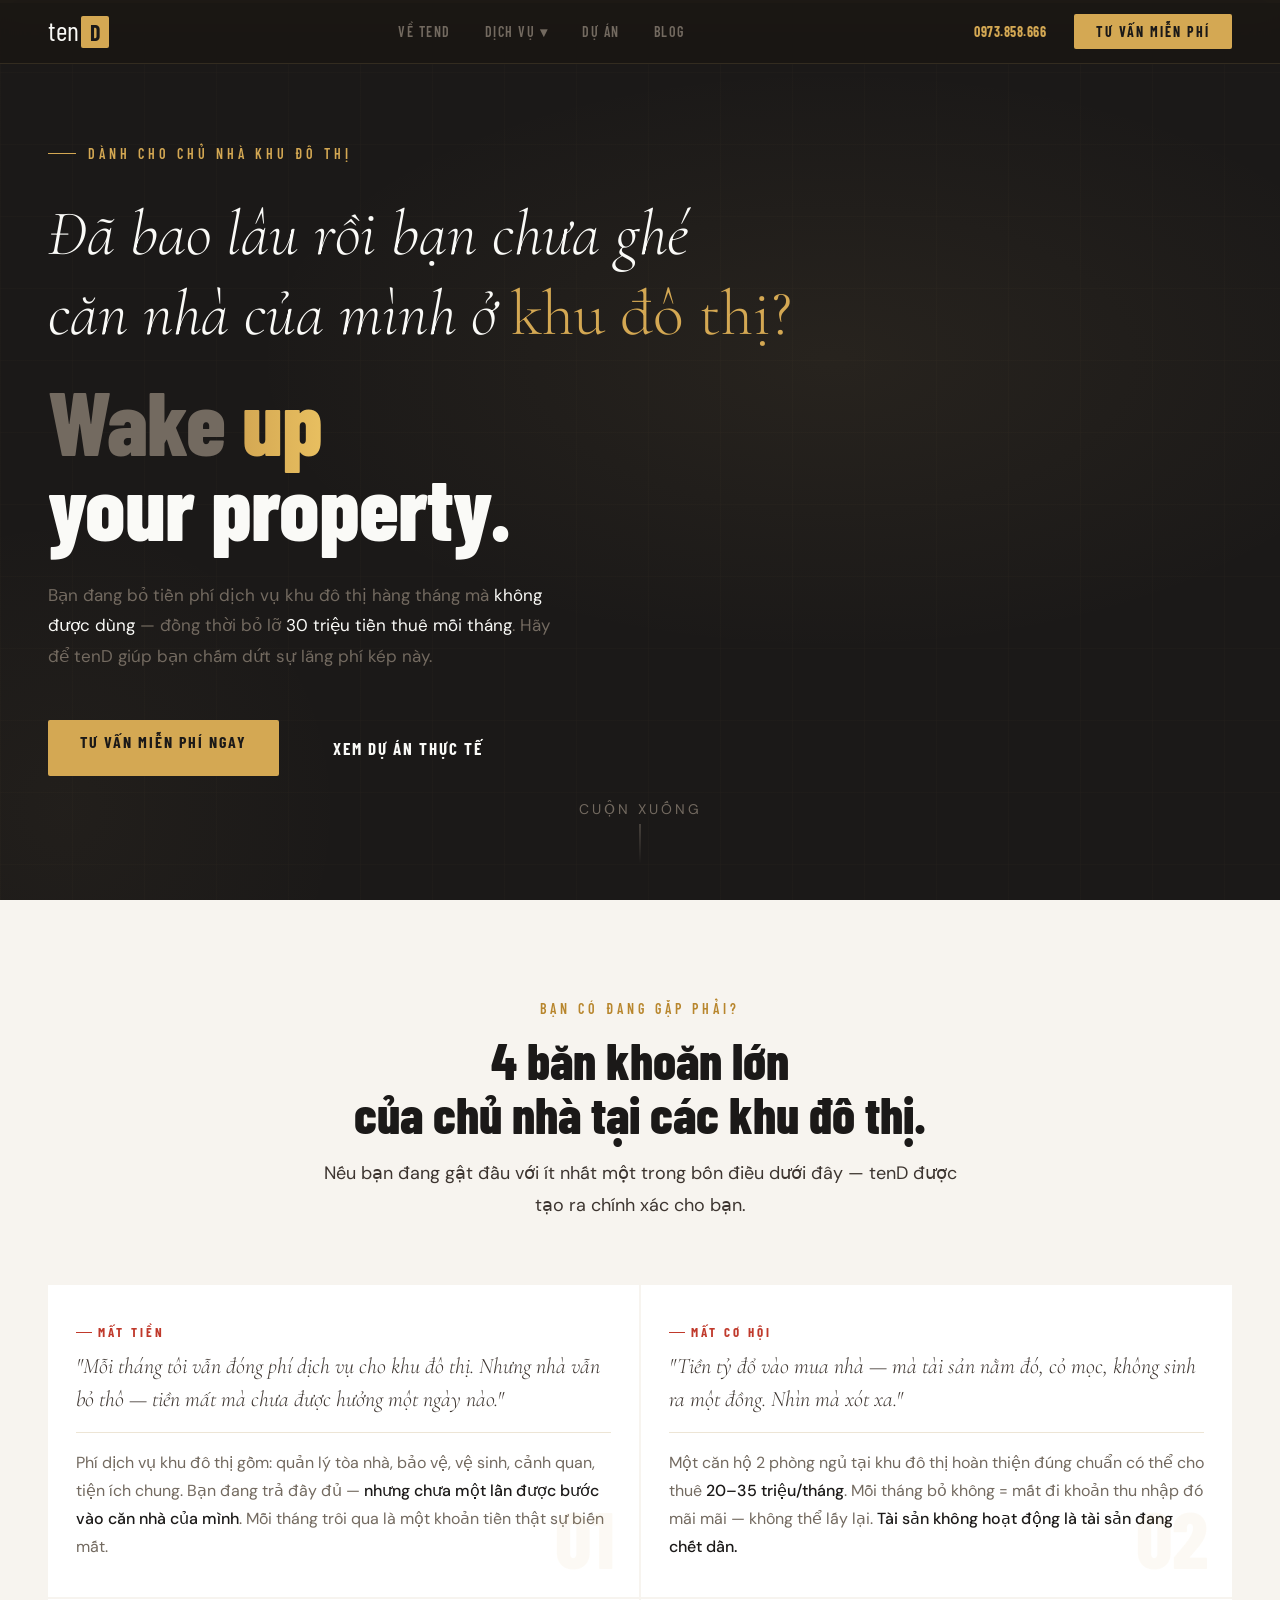
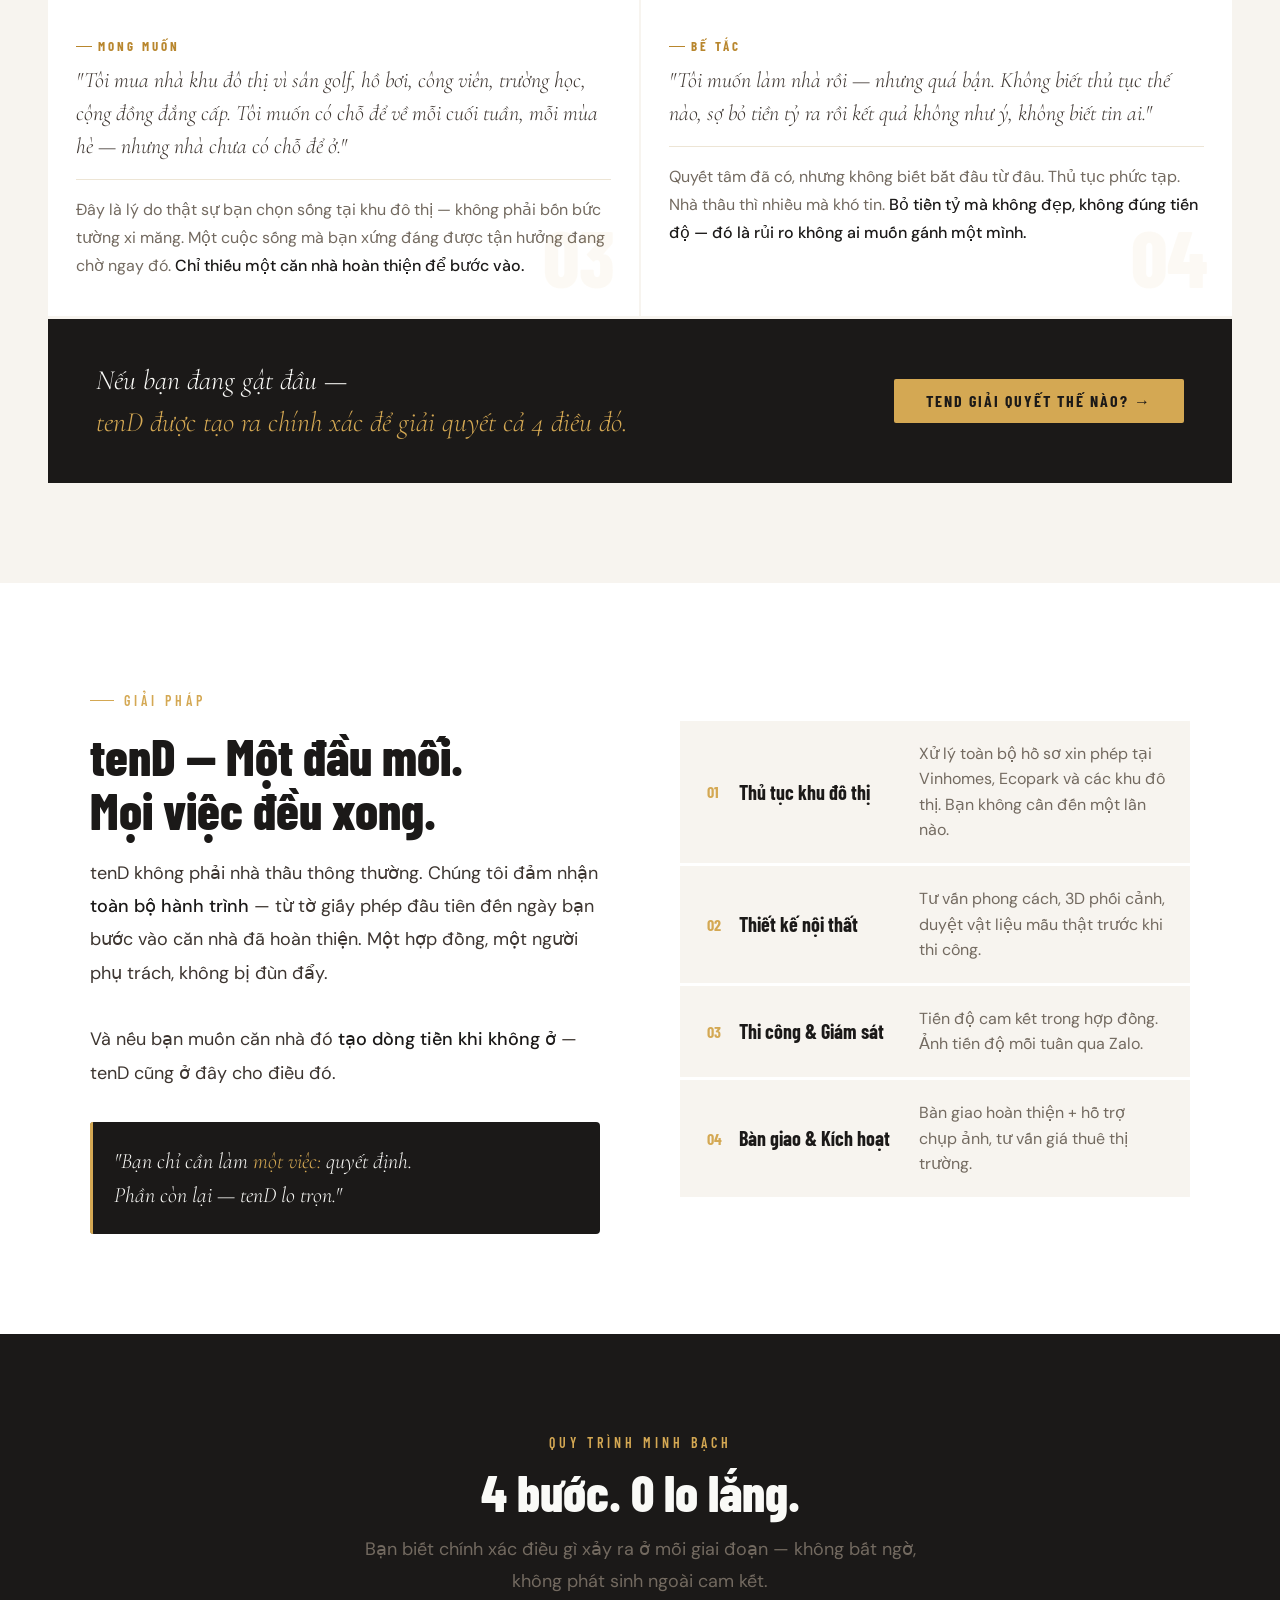
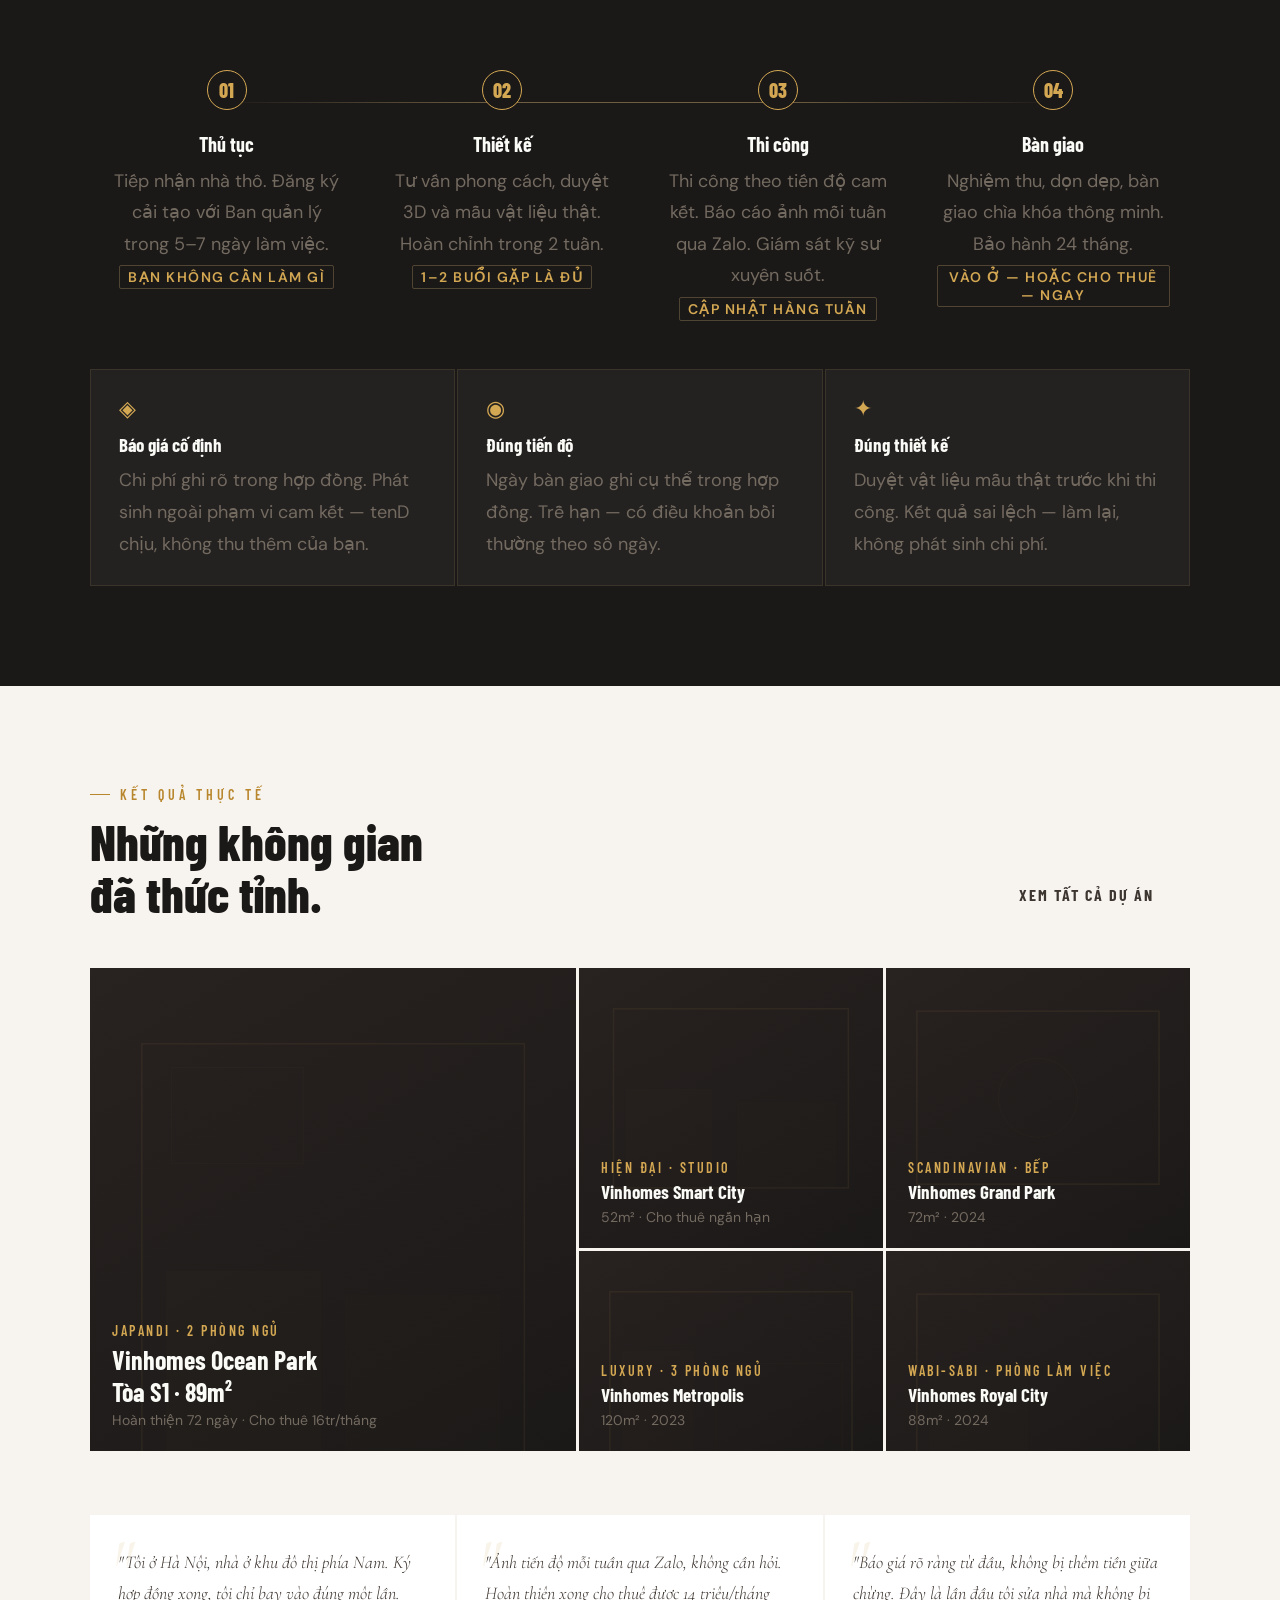
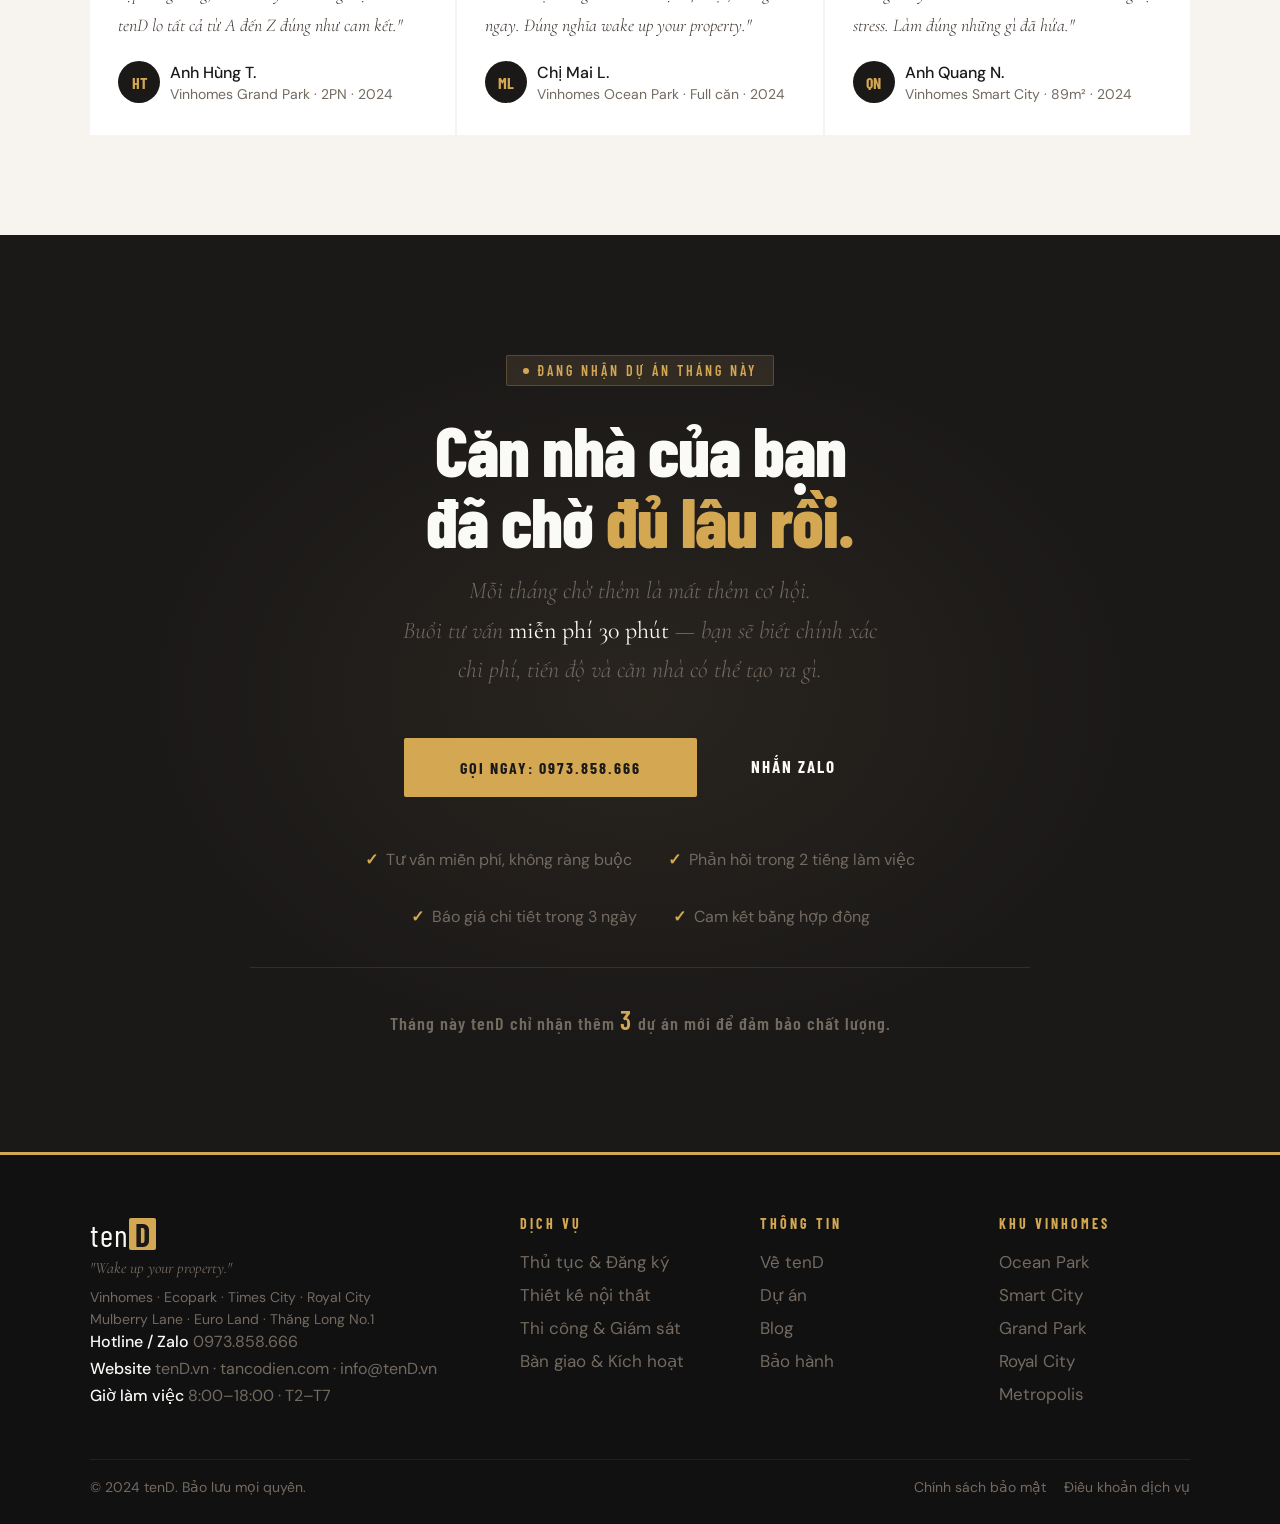
==== commit 47231ea5: "update" ====
--- a/index.html
+++ b/index.html
@@ -3,8 +3,45 @@
 <head>
 <meta charset="UTF-8">
 <meta name="viewport" content="width=device-width, initial-scale=1.0">
-<title>tenD — Hoàn thiện nhà trọn gói tại Vinhomes</title>
-<meta name="description" content="Dịch vụ hoàn thiện nhà trọn gói chuyên biệt tại Vinhomes. Wake up your property. 0973.858.666">
+<title>tenD — Hoàn thiện nhà trọn gói tại khu đô thị | Vinhomes · Ecopark</title>
+<meta name="description" content="Dịch vụ hoàn thiện nội thất nhà ở tại Vinhomes, Ecopark và các khu đô thị. 15 năm kinh nghiệm, 500+ dự án, bảo hành 24 tháng. Hotline 0973.858.666">
+<meta name="keywords" content="hoàn thiện nhà Vinhomes, nội thất khu đô thị, thi công nội thất, thiết kế nội thất, biệt thự Vinhomes, Ecopark, tenD, Tân Cổ Điển, hoàn thiện nhà thô">
+<meta name="author" content="tenD - Công ty TNHH Tân Cổ Điển">
+<meta name="robots" content="index, follow">
+<link rel="canonical" href="https://tend.vn/">
+<meta property="og:type" content="website">
+<meta property="og:url" content="https://tend.vn/">
+<meta property="og:title" content="tenD — Hoàn thiện nhà trọn gói tại khu đô thị">
+<meta property="og:description" content="15 năm kinh nghiệm hoàn thiện nội thất tại Vinhomes, Ecopark và các khu đô thị. 500+ dự án, bảo hành 24 tháng.">
+<meta property="og:image" content="https://tend.vn/images/og-cover.jpg">
+<meta property="og:image:width" content="1200">
+<meta property="og:image:height" content="630">
+<meta property="og:locale" content="vi_VN">
+<meta property="og:site_name" content="tenD">
+<meta name="twitter:card" content="summary_large_image">
+<meta name="twitter:title" content="tenD — Hoàn thiện nhà trọn gói tại khu đô thị">
+<meta name="twitter:description" content="15 năm kinh nghiệm, 500+ dự án tại Vinhomes, Ecopark. Bảo hành 24 tháng.">
+<meta name="twitter:image" content="https://tend.vn/images/og-cover.jpg">
+<link rel="icon" type="image/png" sizes="32x32" href="/images/favicon-32.png">
+<link rel="icon" type="image/png" sizes="16x16" href="/images/favicon-16.png">
+<link rel="apple-touch-icon" sizes="180x180" href="/images/apple-touch-icon.png">
+<script type="application/ld+json">
+{"@context":"https://schema.org","@type":"LocalBusiness","name":"tenD - Hoàn thiện nhà trọn gói","alternateName":"Công ty TNHH Tân Cổ Điển","url":"https://tend.vn","telephone":"+84973858666","email":"info@tenD.vn","description":"Dịch vụ hoàn thiện nội thất nhà ở tại các khu đô thị Vinhomes, Ecopark. 15 năm kinh nghiệm, 500+ dự án.","address":{"@type":"PostalAddress","streetAddress":"Tòa nhà CDS, 477 Minh Khai","addressLocality":"Hai Bà Trưng","addressRegion":"Hà Nội","addressCountry":"VN"},"openingHours":"Mo-Sa 08:00-18:00","priceRange":"$$","image":"https://tend.vn/images/og-cover.jpg","sameAs":["https://zalo.me/0973858666"]}
+
+<script type="application/ld+json">
+{"@context":"https://schema.org","@type":"WebSite","name":"tenD","url":"https://tend.vn","description":"Hoàn thiện nội thất nhà ở tại Vinhomes, Ecopark, Times City và các khu đô thị"}
+</script>
+<script type="application/ld+json">
+{"@context":"https://schema.org","@type":"FAQPage","mainEntity":[
+{"@type":"Question","name":"Chi phí hoàn thiện căn hộ khu đô thị là bao nhiêu?","acceptedAnswer":{"@type":"Answer","text":"Dao động 150-300 triệu cho 2PN, 250-500 triệu cho 3PN tùy phong cách thiết kế."}},
+{"@type":"Question","name":"Thủ tục cải tạo tại khu đô thị có phức tạp không?","acceptedAnswer":{"@type":"Answer","text":"Thủ tục thông qua Ban quản lý nội bộ, không cần GPXD. tenD xử lý toàn bộ."}},
+{"@type":"Question","name":"Thời gian hoàn thiện nhà mất bao lâu?","acceptedAnswer":{"@type":"Answer","text":"60-90 ngày cho chung cư, 90-150 ngày cho biệt thự/liền kề."}},
+{"@type":"Question","name":"tenD có kinh nghiệm tại những khu đô thị nào?","acceptedAnswer":{"@type":"Answer","text":"500+ dự án tại Vinhomes, Ecopark, Times City, Mulberry Lane, Euro Land, Thăng Long Number One."}}
+]}
+</script>
+<script type="application/ld+json">
+{"@context":"https://schema.org","@type":"ProfessionalService","name":"tenD","serviceType":["Hoàn thiện nội thất","Thiết kế nội thất","Thi công nội thất"],"areaServed":[{"@type":"City","name":"Hà Nội"},{"@type":"City","name":"Hồ Chí Minh"}]}
+</script>
 <link href="https://fonts.googleapis.com/css2?family=Barlow+Condensed:ital,wght@0,300;0,400;0,600;0,700;0,800;1,300&family=Cormorant+Garamond:ital,wght@0,300;0,400;1,300;1,400&family=DM+Sans:wght@300;400;500&display=swap" rel="stylesheet">
 <style>
 /* === BUTTON RESET === */
@@ -14,14 +51,14 @@
 
 *,*::before,*::after{box-sizing:border-box;margin:0;padding:0;}
 :root{
-  --ebony:#1A1714; --ebony-deep:#0F0D0B;
-  --gold:#C9A96E; --gold-lt:#DFC080; --gold-dk:#9A7248;
-  --cream:#F0EBE0; --pearl:#F5F0E8;
-  --stone:#8B7F6E; --stone-dk:#5A4E40;
+  --ebony:#1B1918; --ebony-deep:#121111;
+  --gold:#D4A853; --gold-lt:#E8BF60; --gold-dk:#B8862D;
+  --cream:#F7F4EF; --pearl:#FAFAF7;
+  --stone:#736A60; --stone-dk:#3D3530;
   --red-soft:#C0392B;
 }
-html{scroll-behavior:smooth;font-size:16px;}
-body{font-family:'DM Sans',sans-serif;color:var(--ebony);background:#fff;overflow-x:hidden;-webkit-font-smoothing:antialiased;}
+html{scroll-behavior:smooth;font-size:18px;}
+body{font-family:'DM Sans',sans-serif;overflow-x:hidden;max-width:100vw;color:var(--ebony);background:#fff;overflow-x:hidden;-webkit-font-smoothing:antialiased;}
 
 /* ── SCROLL REVEAL ── */
 .r{opacity:0;transform:translateY(32px);transition:opacity .85s cubic-bezier(.16,1,.3,1),transform .85s cubic-bezier(.16,1,.3,1);}
@@ -40,15 +77,15 @@
 .nav.up{transform:translateY(-100%);}
 .nav{transition:transform .3s ease;}
 .logo{text-decoration:none;display:flex;align-items:center;gap:10px;}
-.logo-type{font-family:'Barlow Condensed',sans-serif;font-size:24px;font-weight:800;letter-spacing:1px;}
+.logo-type{font-family:'Barlow Condensed',sans-serif;font-size:28px;font-weight:800;letter-spacing:1px;}
 .logo-type .ten{color:var(--pearl);}
 .logo-type .dbox{background:var(--gold);display:inline-block;padding:0 .1em;line-height:1.1;}
 .logo-type .D{color:var(--ebony);}
-.logo-tag{font-size:9px;letter-spacing:3px;text-transform:uppercase;color:var(--stone);border-left:.5px solid rgba(201,169,110,.25);padding-left:10px;}
+.logo-tag{font-size:14px;letter-spacing:3px;text-transform:uppercase;color:var(--stone);border-left:.5px solid rgba(201,169,110,.25);padding-left:10px;}
 .nav-right{display:flex;align-items:center;gap:28px;}
-.nav-phone{font-family:'Barlow Condensed',sans-serif;font-size:14px;font-weight:700;color:var(--gold);letter-spacing:.5px;text-decoration:none;}
+.nav-phone{font-family:'Barlow Condensed',sans-serif;font-size:17px;font-weight:700;color:var(--gold);letter-spacing:.5px;text-decoration:none;}
 .nav-cta{
-  font-family:'Barlow Condensed',sans-serif;font-size:12px;font-weight:700;
+  font-family:'Barlow Condensed',sans-serif;font-size:14px;font-weight:700;
   letter-spacing:2px;text-transform:uppercase;
   background:var(--gold);color:var(--ebony);
   padding:9px 22px;border-radius:2px;text-decoration:none;
@@ -63,11 +100,11 @@
   letter-spacing:2px;text-transform:uppercase;border-radius:2px;
   transition:all .25s;cursor:pointer;border:none;
 }
-.btn-gold{background:var(--gold);color:var(--ebony);padding:18px 48px;font-size:15px;}
+.btn-gold{background:var(--gold);color:var(--ebony);padding:18px 48px;font-size:18px;}
 .btn-gold:hover{background:var(--gold-lt);transform:translateY(-2px);box-shadow:0 14px 36px rgba(201,169,110,.3);}
-.btn-ghost-light{border:1px solid rgba(201,169,110,.4);color:var(--pearl);padding:18px 40px;font-size:14px;background:transparent;}
+.btn-ghost-light{border:1px solid rgba(201,169,110,.4);color:var(--pearl);padding:18px 40px;font-size:17px;background:transparent;}
 .btn-ghost-light:hover{border-color:var(--gold);color:var(--gold);}
-.btn-ghost-dark{border:1px solid rgba(90,78,64,.5);color:var(--stone-dk);padding:16px 36px;font-size:13px;background:transparent;}
+.btn-ghost-dark{border:1px solid rgba(90,78,64,.5);color:var(--stone-dk);padding:16px 36px;font-size:16px;background:transparent;}
 .btn-ghost-dark:hover{border-color:var(--gold-dk);color:var(--gold-dk);}
 
 /* ═══════════════════════════════════════
@@ -95,7 +132,7 @@
 .s1-inner{position:relative;z-index:1;max-width:860px;}
 .s1-eyebrow{
   display:flex;align-items:center;gap:12px;
-  font-family:'Barlow Condensed',sans-serif;font-size:11px;font-weight:600;
+  font-family:'Barlow Condensed',sans-serif;font-size:14px;font-weight:600;
   letter-spacing:4px;text-transform:uppercase;color:var(--gold);
   margin-bottom:32px;
   animation:fadeIn .8s ease both;
@@ -143,7 +180,7 @@
   display:flex;flex-direction:column;align-items:center;gap:6px;
   animation:fadeIn 1s ease both .8s;
 }
-.s1-scroll-text{font-size:9px;letter-spacing:3px;text-transform:uppercase;color:var(--stone);}
+.s1-scroll-text{font-size:14px;letter-spacing:3px;text-transform:uppercase;color:var(--stone);}
 .s1-scroll-arrow{
   width:1px;height:40px;background:linear-gradient(to bottom,var(--stone),transparent);
   animation:scrollPulse 1.5s ease infinite;
@@ -155,9 +192,9 @@
 ═══════════════════════════════════════ */
 #s2{background:var(--cream);padding:100px 48px;}
 .s2-header{text-align:center;max-width:640px;margin:0 auto 64px;}
-.s2-eyebrow{font-family:'Barlow Condensed',sans-serif;font-size:11px;font-weight:600;letter-spacing:4px;text-transform:uppercase;color:var(--gold-dk);margin-bottom:16px;}
+.s2-eyebrow{font-family:'Barlow Condensed',sans-serif;font-size:14px;font-weight:600;letter-spacing:4px;text-transform:uppercase;color:var(--gold-dk);margin-bottom:16px;}
 .s2-title{font-family:'Barlow Condensed',sans-serif;font-size:clamp(32px,4vw,52px);font-weight:800;color:var(--ebony);line-height:1.05;margin-bottom:16px;}
-.s2-body{font-size:15px;color:var(--stone-dk);line-height:1.8;}
+.s2-body{font-size:18px;color:var(--stone-dk);line-height:1.8;}
 
 .pain-grid{display:grid;grid-template-columns:repeat(3,1fr);gap:2px;}
 .pain-card{
@@ -169,11 +206,11 @@
 .pain-card:hover{border-top-color:var(--gold);transform:translateY(-4px);box-shadow:0 20px 48px rgba(0,0,0,.08);}
 .pain-q{
   font-family:'Cormorant Garamond',serif;
-  font-size:20px;font-style:italic;font-weight:300;
+  font-size:22px;font-style:italic;font-weight:300;
   color:var(--stone-dk);line-height:1.5;margin-bottom:16px;
 }
 .pain-reality{
-  font-size:13px;color:var(--stone);line-height:1.75;
+  font-size:16px;color:var(--stone);line-height:1.75;
   padding-top:16px;border-top:.5px solid #EDE5D5;
 }
 .pain-reality strong{color:var(--ebony);font-weight:500;}
@@ -203,17 +240,17 @@
 .s3-inner{max-width:1100px;margin:0 auto;display:grid;grid-template-columns:1fr 1fr;gap:80px;align-items:center;}
 .s3-label{
   display:inline-flex;align-items:center;gap:10px;
-  font-family:'Barlow Condensed',sans-serif;font-size:11px;font-weight:600;
+  font-family:'Barlow Condensed',sans-serif;font-size:14px;font-weight:600;
   letter-spacing:4px;text-transform:uppercase;color:var(--gold);
   margin-bottom:20px;
 }
 .s3-label::before{content:'';width:24px;height:1px;background:var(--gold);}
 .s3-title{font-family:'Barlow Condensed',sans-serif;font-size:clamp(36px,4vw,54px);font-weight:800;color:var(--ebony);line-height:1.05;margin-bottom:20px;}
-.s3-body{font-size:15px;color:var(--stone-dk);line-height:1.85;margin-bottom:32px;}
+.s3-body{font-size:18px;color:var(--stone-dk);line-height:1.85;margin-bottom:32px;}
 .s3-body strong{color:var(--ebony);font-weight:500;}
 .s3-promise{
   background:var(--ebony);border-radius:4px;padding:22px 24px;
-  font-family:'Cormorant Garamond',serif;font-size:20px;font-style:italic;font-weight:300;
+  font-family:'Cormorant Garamond',serif;font-size:22px;font-style:italic;font-weight:300;
   color:var(--pearl);line-height:1.55;
   position:relative;
 }
@@ -230,11 +267,11 @@
 }
 .svc-row:hover{background:#fff;border-left-color:var(--gold);box-shadow:0 4px 20px rgba(0,0,0,.06);}
 .svc-num{
-  font-family:'Barlow Condensed',sans-serif;font-size:13px;font-weight:700;
+  font-family:'Barlow Condensed',sans-serif;font-size:16px;font-weight:700;
   color:var(--gold);min-width:32px;
 }
-.svc-name{font-family:'Barlow Condensed',sans-serif;font-size:18px;font-weight:700;color:var(--ebony);min-width:180px;}
-.svc-desc{font-size:13px;color:var(--stone);line-height:1.6;flex:1;}
+.svc-name{font-family:'Barlow Condensed',sans-serif;font-size:20px;font-weight:700;color:var(--ebony);min-width:180px;}
+.svc-desc{font-size:16px;color:var(--stone);line-height:1.6;flex:1;}
 .svc-row:hover .svc-name{color:var(--gold-dk);}
 
 /* ═══════════════════════════════════════
@@ -243,7 +280,7 @@
 #s4{background:var(--ebony);padding:100px 48px;}
 .s4-header{text-align:center;max-width:580px;margin:0 auto 72px;}
 .s4-title{font-family:'Barlow Condensed',sans-serif;font-size:clamp(36px,4vw,52px);font-weight:800;color:var(--pearl);line-height:1.05;margin-bottom:14px;}
-.s4-sub{font-size:15px;color:var(--stone);line-height:1.8;}
+.s4-sub{font-size:18px;color:var(--stone);line-height:1.8;}
 
 .steps{display:grid;grid-template-columns:repeat(4,1fr);gap:2px;position:relative;}
 .steps::before{
@@ -263,13 +300,13 @@
   transition:all .35s;
 }
 .step:hover .step-circle{background:var(--gold);border-color:var(--gold);}
-.step-num{font-family:'Barlow Condensed',sans-serif;font-size:18px;font-weight:800;color:var(--gold);transition:color .35s;}
+.step-num{font-family:'Barlow Condensed',sans-serif;font-size:20px;font-weight:800;color:var(--gold);transition:color .35s;}
 .step:hover .step-num{color:var(--ebony);}
-.step-name{font-family:'Barlow Condensed',sans-serif;font-size:18px;font-weight:700;color:var(--pearl);margin-bottom:10px;}
-.step-body{font-size:12px;color:var(--stone);line-height:1.75;}
+.step-name{font-family:'Barlow Condensed',sans-serif;font-size:20px;font-weight:700;color:var(--pearl);margin-bottom:10px;}
+.step-body{font-size:14px;color:var(--stone);line-height:1.75;}
 .step-tag{
   display:inline-block;margin-top:12px;
-  font-size:9px;font-weight:600;letter-spacing:2px;text-transform:uppercase;
+  font-size:14px;font-weight:600;letter-spacing:2px;text-transform:uppercase;
   color:var(--gold);padding:3px 10px;
   border:.5px solid rgba(201,169,110,.25);border-radius:2px;
 }
@@ -286,9 +323,9 @@
   transition:all .3s;
 }
 .commit-card:hover{background:rgba(201,169,110,.07);border-color:rgba(201,169,110,.3);}
-.commit-title{font-family:'Barlow Condensed',sans-serif;font-size:17px;font-weight:700;color:var(--pearl);margin-bottom:8px;}
-.commit-body{font-size:13px;color:var(--stone);line-height:1.7;}
-.commit-icon{font-size:20px;margin-bottom:10px;color:var(--gold);}
+.commit-title{font-family:'Barlow Condensed',sans-serif;font-size:19px;font-weight:700;color:var(--pearl);margin-bottom:8px;}
+.commit-body{font-size:18px;color:var(--stone);line-height:1.8;}
+.commit-icon{font-size:22px;margin-bottom:10px;color:var(--gold);}
 
 /* ═══════════════════════════════════════
    SECTION 5 — PROOF: Dự án & Review
@@ -318,17 +355,17 @@
   position:absolute;top:50%;left:50%;
   transform:translate(-50%,-40%);
   background:var(--gold);color:var(--ebony);
-  font-family:'Barlow Condensed',sans-serif;font-size:11px;font-weight:700;
+  font-family:'Barlow Condensed',sans-serif;font-size:14px;font-weight:700;
   letter-spacing:2px;text-transform:uppercase;
   padding:10px 20px;border-radius:2px;
   opacity:0;transition:all .35s;
 }
 .proj:hover .proj-cta-overlay{opacity:1;transform:translate(-50%,-50%);}
 .proj-info{position:relative;z-index:1;}
-.proj-tag{font-family:'Barlow Condensed',sans-serif;font-size:9px;font-weight:600;letter-spacing:2.5px;text-transform:uppercase;color:var(--gold);margin-bottom:5px;}
-.proj-name{font-family:'Barlow Condensed',sans-serif;font-size:17px;font-weight:700;color:var(--pearl);line-height:1.2;}
-.proj:nth-child(1) .proj-name{font-size:22px;}
-.proj-meta{font-size:11px;color:var(--stone);margin-top:4px;}
+.proj-tag{font-family:'Barlow Condensed',sans-serif;font-size:14px;font-weight:600;letter-spacing:2.5px;text-transform:uppercase;color:var(--gold);margin-bottom:5px;}
+.proj-name{font-family:'Barlow Condensed',sans-serif;font-size:19px;font-weight:700;color:var(--pearl);line-height:1.2;}
+.proj:nth-child(1) .proj-name{font-size:26px;}
+.proj-meta{font-size:14px;color:var(--stone);margin-top:4px;}
 /* SVG room illustrations */
 .room-art{position:absolute;inset:16px;opacity:.07;transition:opacity .4s;}
 .proj:hover .room-art{opacity:.15;}
@@ -345,7 +382,7 @@
 }
 .review-text{
   font-family:'Cormorant Garamond',serif;
-  font-size:16px;font-style:italic;font-weight:300;
+  font-size:18px;font-style:italic;font-weight:300;
   color:var(--stone-dk);line-height:1.75;margin-bottom:20px;
   position:relative;
 }
@@ -354,11 +391,11 @@
   width:42px;height:42px;border-radius:50%;
   background:var(--ebony);
   display:flex;align-items:center;justify-content:center;
-  font-family:'Barlow Condensed',sans-serif;font-size:13px;font-weight:700;color:var(--gold);
+  font-family:'Barlow Condensed',sans-serif;font-size:16px;font-weight:700;color:var(--gold);
   flex-shrink:0;
 }
-.review-name{font-size:13px;font-weight:500;color:var(--ebony);}
-.review-info{font-size:11px;color:var(--stone);margin-top:2px;}
+.review-name{font-size:16px;font-weight:500;color:var(--ebony);}
+.review-info{font-size:14px;color:var(--stone);margin-top:2px;}
 
 /* ═══════════════════════════════════════
    SECTION 6 — URGENCY CTA
@@ -378,7 +415,7 @@
 }
 .s6-urgency{
   display:inline-flex;align-items:center;gap:8px;
-  font-family:'Barlow Condensed',sans-serif;font-size:11px;font-weight:600;
+  font-family:'Barlow Condensed',sans-serif;font-size:14px;font-weight:600;
   letter-spacing:3px;text-transform:uppercase;
   background:rgba(201,169,110,.12);color:var(--gold);
   padding:6px 16px;border-radius:2px;
@@ -410,7 +447,7 @@
 }
 .s6-trust-item{
   display:flex;align-items:center;gap:8px;
-  font-size:13px;color:var(--stone);
+  font-size:16px;color:var(--stone);
 }
 .s6-trust-item::before{content:'✓';color:var(--gold);font-weight:700;}
 
@@ -420,35 +457,35 @@
   border-top:.5px solid rgba(201,169,110,.15);
 }
 .s6-spots-text{
-  font-family:'Barlow Condensed',sans-serif;font-size:15px;font-weight:600;
+  font-family:'Barlow Condensed',sans-serif;font-size:18px;font-weight:600;
   letter-spacing:1px;color:var(--stone);
 }
-.s6-spots-num{color:var(--gold);font-size:22px;}
+.s6-spots-num{color:var(--gold);font-size:26px;}
 
 /* ═══════════════════════════════════════
    FOOTER
 ═══════════════════════════════════════ */
 footer{background:var(--ebony-deep);padding:60px 48px 28px;}
 .footer-grid{display:grid;grid-template-columns:2fr 1fr 1fr 1fr;gap:48px;padding-bottom:44px;border-bottom:.5px solid rgba(201,169,110,.1);}
-.footer-logo{font-family:'Barlow Condensed',sans-serif;font-size:28px;font-weight:800;letter-spacing:1px;margin-bottom:5px;}
+.footer-logo{font-family:'Barlow Condensed',sans-serif;font-size:32px;font-weight:800;letter-spacing:1px;margin-bottom:5px;}
 .footer-logo .dbox{background:var(--gold);padding:0 .1em;}
-.footer-slogan{font-family:'Cormorant Garamond',serif;font-style:italic;font-size:13px;color:var(--stone);margin-bottom:12px;}
-.footer-contact-line{font-size:13px;color:var(--stone);margin-bottom:6px;}
+.footer-slogan{font-family:'Cormorant Garamond',serif;font-style:italic;font-size:16px;color:var(--stone);margin-bottom:12px;}
+.footer-contact-line{font-size:16px;color:var(--stone);margin-bottom:6px;}
 .footer-contact-line strong{color:var(--pearl);font-weight:500;}
-.footer-col-title{font-family:'Barlow Condensed',sans-serif;font-size:10px;font-weight:700;letter-spacing:3px;text-transform:uppercase;color:var(--gold);margin-bottom:18px;}
+.footer-col-title{font-family:'Barlow Condensed',sans-serif;font-size:14px;font-weight:700;letter-spacing:3px;text-transform:uppercase;color:var(--gold);margin-bottom:18px;}
 .footer-links{list-style:none;}
 .footer-links li{margin-bottom:9px;}
-.footer-links a{font-size:13px;color:var(--stone);text-decoration:none;transition:color .2s;}
+.footer-links a{font-size:17px;color:var(--stone);text-decoration:none;transition:color .2s;}
 .footer-links a:hover{color:var(--pearl);}
 .footer-bottom{display:flex;justify-content:space-between;align-items:center;padding-top:24px;flex-wrap:wrap;gap:10px;}
-.footer-copy{font-size:12px;color:var(--stone);}
+.footer-copy{font-size:14px;color:var(--stone);}
 .footer-legal{display:flex;gap:18px;}
-.footer-legal a{font-size:12px;color:var(--stone);text-decoration:none;}
+.footer-legal a{font-size:14px;color:var(--stone);text-decoration:none;}
 .footer-legal a:hover{color:var(--pearl);}
 
 /* ── MOBILE ── */
 .sticky-cta{display:none;position:fixed;bottom:0;left:0;right:0;z-index:99;background:var(--gold);padding:14px 20px;text-align:center;}
-.sticky-cta a{font-family:'Barlow Condensed',sans-serif;font-size:15px;font-weight:700;letter-spacing:2px;text-transform:uppercase;color:var(--ebony);text-decoration:none;}
+.sticky-cta a{font-family:'Barlow Condensed',sans-serif;font-size:18px;font-weight:700;letter-spacing:2px;text-transform:uppercase;color:var(--ebony);text-decoration:none;}
 
 @media(max-width:900px){
   #s3 .s3-inner{grid-template-columns:1fr;}
@@ -481,14 +518,14 @@
 
 *,*::before,*::after{box-sizing:border-box;margin:0;padding:0;}
 :root{
-  --ebony:#1A1714;--ebony-deep:#0F0D0B;
-  --gold:#C9A96E;--gold-lt:#DFC080;--gold-dk:#9A7248;
-  --cream:#F0EBE0;--pearl:#F5F0E8;
-  --stone:#8B7F6E;--stone-dk:#5A4E40;
+  --ebony:#1B1918;--ebony-deep:#121111;
+  --gold:#D4A853;--gold-lt:#E8BF60;--gold-dk:#B8862D;
+  --cream:#F7F4EF;--pearl:#FAFAF7;
+  --stone:#736A60;--stone-dk:#3D3530;
   --white:#ffffff;--page:#FAF7F2;
 }
-html{scroll-behavior:smooth;}
-body{font-family:'DM Sans',sans-serif;color:var(--ebony);background:var(--white);-webkit-font-smoothing:antialiased;}
+html{scroll-behavior:smooth;overflow-x:hidden;}
+body{font-family:'DM Sans',sans-serif;overflow-x:hidden;max-width:100vw;color:var(--ebony);background:var(--white);-webkit-font-smoothing:antialiased;}
 
 /* ── TAB NAVIGATION ── */
 .tab-nav{
@@ -498,7 +535,7 @@
   border-bottom:1px solid rgba(201,169,110,.2);
 }
 .tab-btn{
-  font-family:'Barlow Condensed',sans-serif;font-size:11px;font-weight:700;
+  font-family:'Barlow Condensed',sans-serif;font-size:14px;font-weight:700;
   letter-spacing:2px;text-transform:uppercase;
   padding:14px 20px;color:var(--stone);
   background:none;border:none;cursor:pointer;
@@ -522,24 +559,24 @@
   background:radial-gradient(ellipse 60% 50% at 30% 50%,rgba(201,169,110,.06),transparent 70%);
 }
 .ph-inner{position:relative;z-index:1;max-width:700px;}
-.ph-eyebrow{font-family:'Barlow Condensed',sans-serif;font-size:11px;font-weight:600;letter-spacing:4px;text-transform:uppercase;color:var(--gold);margin-bottom:16px;display:flex;align-items:center;gap:12px;}
+.ph-eyebrow{font-family:'Barlow Condensed',sans-serif;font-size:14px;font-weight:600;letter-spacing:4px;text-transform:uppercase;color:var(--gold);margin-bottom:16px;display:flex;align-items:center;gap:12px;}
 .ph-eyebrow::before{content:'';width:24px;height:1px;background:var(--gold);}
 .ph-title{font-family:'Barlow Condensed',sans-serif;font-size:clamp(40px,5vw,72px);font-weight:800;color:var(--pearl);line-height:1.0;margin-bottom:16px;letter-spacing:-0.5px;}
-.ph-body{font-size:16px;color:var(--stone);line-height:1.8;max-width:560px;}
+.ph-body{font-size:19px;color:var(--stone);line-height:1.8;max-width:560px;}
 
 .container{max-width:1100px;margin:0 auto;}
 .section{padding:80px 60px;}
-.section-label{font-family:'Barlow Condensed',sans-serif;font-size:11px;font-weight:600;letter-spacing:4px;text-transform:uppercase;color:var(--gold);margin-bottom:12px;display:flex;align-items:center;gap:10px;}
+.section-label{font-family:'Barlow Condensed',sans-serif;font-size:14px;font-weight:600;letter-spacing:4px;text-transform:uppercase;color:var(--gold);margin-bottom:12px;display:flex;align-items:center;gap:10px;}
 .section-label::before{content:'';width:20px;height:1px;background:var(--gold);}
 h2.title{font-family:'Barlow Condensed',sans-serif;font-size:clamp(32px,4vw,52px);font-weight:800;color:var(--ebony);line-height:1.05;margin-bottom:16px;}
 h2.title.light{color:var(--pearl);}
-p.body-text{font-size:15px;color:var(--stone-dk);line-height:1.85;}
+p.body-text{font-size:18px;color:var(--stone-dk);line-height:1.85;}
 p.body-text.light{color:var(--stone);}
 
 .btn{display:inline-block;text-decoration:none;font-family:'Barlow Condensed',sans-serif;font-weight:700;letter-spacing:2px;text-transform:uppercase;border-radius:2px;transition:all .25s;border:none;cursor:pointer;}
-.btn-gold{background:var(--gold);color:var(--ebony);padding:14px 36px;font-size:14px;}
+.btn-gold{background:var(--gold);color:var(--ebony);padding:14px 36px;font-size:17px;}
 .btn-gold:hover{background:var(--gold-lt);transform:translateY(-1px);}
-.btn-outline{border:1px solid rgba(201,169,110,.4);color:var(--stone-dk);padding:12px 28px;font-size:13px;background:none;}
+.btn-outline{border:1px solid rgba(201,169,110,.4);color:var(--stone-dk);padding:12px 28px;font-size:16px;background:none;}
 .btn-outline:hover{border-color:var(--gold);color:var(--gold-dk);}
 
 /* ──────────────────────────────
@@ -547,10 +584,10 @@
 ────────────────────────────── */
 .about-story{background:var(--white);padding:80px 60px;}
 .about-story-inner{max-width:1100px;margin:0 auto;display:grid;grid-template-columns:1fr 1fr;gap:80px;align-items:start;}
-.story-text p{font-size:15px;color:var(--stone-dk);line-height:1.9;margin-bottom:18px;}
+.story-text p{font-size:19px;color:var(--stone-dk);line-height:1.9;margin-bottom:18px;}
 .story-text p strong{color:var(--ebony);font-weight:500;}
 .story-pull{
-  font-family:'Cormorant Garamond',serif;font-size:24px;font-style:italic;font-weight:300;
+  font-family:'Cormorant Garamond',serif;font-size:28px;font-style:italic;font-weight:300;
   color:var(--ebony);line-height:1.55;
   padding:28px 32px;background:var(--cream);
   border-left:3px solid var(--gold);
@@ -563,35 +600,35 @@
   background:var(--ebony);border-radius:4px;padding:32px;
   position:sticky;top:80px;
 }
-.pc-label{font-size:10px;letter-spacing:3px;text-transform:uppercase;color:var(--stone);margin-bottom:16px;}
-.pc-logo-text{font-family:'Barlow Condensed',sans-serif;font-size:28px;font-weight:800;color:var(--pearl);margin-bottom:4px;}
-.pc-tagline{font-family:'Cormorant Garamond',serif;font-style:italic;font-size:13px;color:var(--stone);margin-bottom:20px;}
+.pc-label{font-size:14px;letter-spacing:3px;text-transform:uppercase;color:var(--stone);margin-bottom:16px;}
+.pc-logo-text{font-family:'Barlow Condensed',sans-serif;font-size:32px;font-weight:800;color:var(--pearl);margin-bottom:4px;}
+.pc-tagline{font-family:'Cormorant Garamond',serif;font-style:italic;font-size:16px;color:var(--stone);margin-bottom:20px;}
 .pc-divider{height:0.5px;background:rgba(201,169,110,.2);margin:16px 0;}
-.pc-item{margin-bottom:10px;font-size:13px;color:var(--stone);line-height:1.6;}
-.pc-item strong{color:var(--pearl);display:block;font-size:11px;font-weight:500;letter-spacing:.5px;margin-bottom:1px;}
+.pc-item{margin-bottom:10px;font-size:16px;color:var(--stone);line-height:1.6;}
+.pc-item strong{color:var(--pearl);display:block;font-size:14px;font-weight:500;letter-spacing:.5px;margin-bottom:1px;}
 .pc-stats{display:grid;grid-template-columns:1fr 1fr;gap:2px;margin-top:16px;}
 .pc-stat{background:rgba(255,255,255,.04);padding:14px 16px;}
-.pc-stat-num{font-family:'Barlow Condensed',sans-serif;font-size:28px;font-weight:800;color:var(--gold);line-height:1;}
-.pc-stat-label{font-size:11px;color:var(--stone);margin-top:3px;}
+.pc-stat-num{font-family:'Barlow Condensed',sans-serif;font-size:32px;font-weight:800;color:var(--gold);line-height:1;}
+.pc-stat-label{font-size:14px;color:var(--stone);margin-top:3px;}
 .pc-connection{
   background:rgba(201,169,110,.08);border:.5px solid rgba(201,169,110,.25);
   border-radius:3px;padding:14px 16px;margin-top:16px;
 }
-.pc-conn-title{font-size:11px;font-weight:500;letter-spacing:1px;text-transform:uppercase;color:var(--gold);margin-bottom:6px;}
-.pc-conn-body{font-size:12px;color:var(--stone);line-height:1.65;}
+.pc-conn-title{font-size:14px;font-weight:500;letter-spacing:1px;text-transform:uppercase;color:var(--gold);margin-bottom:6px;}
+.pc-conn-body{font-size:14px;color:var(--stone);line-height:1.65;}
 
 /* Values */
 .values-section{background:var(--cream);padding:80px 60px;}
 .values-grid{display:grid;grid-template-columns:repeat(3,1fr);gap:2px;max-width:1100px;margin:40px auto 0;}
 .value-card{background:var(--white);padding:32px 28px;border-top:3px solid var(--gold);transition:all .3s;}
 .value-card:hover{transform:translateY(-3px);box-shadow:0 16px 40px rgba(0,0,0,.08);}
-.v-icon{font-size:24px;color:var(--gold);margin-bottom:14px;}
-.v-title{font-family:'Barlow Condensed',sans-serif;font-size:20px;font-weight:700;color:var(--ebony);margin-bottom:10px;}
-.v-body{font-size:13px;color:var(--stone);line-height:1.75;}
+.v-icon{font-size:28px;color:var(--gold);margin-bottom:14px;}
+.v-title{font-family:'Barlow Condensed',sans-serif;font-size:22px;font-weight:700;color:var(--ebony);margin-bottom:10px;}
+.v-body{font-size:16px;color:var(--stone);line-height:1.75;}
 
 /* Team */
 .team-section{background:var(--ebony);padding:80px 60px;}
-.team-body-text{font-size:15px;color:var(--stone);line-height:1.85;max-width:640px;margin:20px 0 40px;}
+.team-body-text{font-size:18px;color:var(--stone);line-height:1.85;max-width:640px;margin:20px 0 40px;}
 
 /* ──────────────────────────────
    PAGE: DỰ ÁN
@@ -601,7 +638,7 @@
   max-width:1100px;margin:0 auto 40px;
 }
 .filter-btn{
-  font-family:'Barlow Condensed',sans-serif;font-size:12px;font-weight:600;
+  font-family:'Barlow Condensed',sans-serif;font-size:14px;font-weight:600;
   letter-spacing:1.5px;text-transform:uppercase;
   padding:8px 20px;border-radius:2px;border:none;cursor:pointer;
   background:var(--cream);color:var(--stone-dk);transition:all .2s;
@@ -626,11 +663,11 @@
 .pi-overlay{position:absolute;inset:0;background:rgba(201,169,110,.08);opacity:0;transition:opacity .3s;}
 .portfolio-item:hover .pi-overlay{opacity:1;}
 .pi-info{position:relative;z-index:1;}
-.pi-style{font-family:'Barlow Condensed',sans-serif;font-size:9px;font-weight:600;letter-spacing:2.5px;text-transform:uppercase;color:var(--gold);margin-bottom:5px;}
-.pi-name{font-family:'Barlow Condensed',sans-serif;font-size:17px;font-weight:700;color:var(--pearl);line-height:1.2;}
-.pi-meta{font-size:11px;color:var(--stone);margin-top:4px;}
+.pi-style{font-family:'Barlow Condensed',sans-serif;font-size:14px;font-weight:600;letter-spacing:2.5px;text-transform:uppercase;color:var(--gold);margin-bottom:5px;}
+.pi-name{font-family:'Barlow Condensed',sans-serif;font-size:19px;font-weight:700;color:var(--pearl);line-height:1.2;}
+.pi-meta{font-size:14px;color:var(--stone);margin-top:4px;}
 .pi-result{
-  font-size:11px;font-weight:500;
+  font-size:14px;font-weight:500;
   background:rgba(201,169,110,.15);color:var(--gold);
   display:inline-block;padding:2px 8px;border-radius:2px;
   margin-top:6px;
@@ -645,7 +682,7 @@
 .proj-gallery-main{grid-column:span 2;height:400px;background:linear-gradient(150deg,#2A2420,var(--ebony));border-radius:2px;}
 .proj-gallery-sub{height:200px;background:linear-gradient(135deg,#242220,var(--ebony));border-radius:2px;}
 .proj-specs{background:var(--cream);border-radius:4px;padding:28px;}
-.spec-row{display:flex;justify-content:space-between;padding:10px 0;border-bottom:.5px solid #D4C8B4;font-size:13px;}
+.spec-row{display:flex;justify-content:space-between;padding:10px 0;border-bottom:.5px solid #D4C8B4;font-size:16px;}
 .spec-row:last-child{border-bottom:none;}
 .spec-key{color:var(--stone);}
 .spec-val{font-weight:500;color:var(--ebony);}
@@ -664,30 +701,30 @@
 }
 .bf-cat{
   position:absolute;top:16px;left:16px;
-  font-family:'Barlow Condensed',sans-serif;font-size:9px;font-weight:700;letter-spacing:2px;text-transform:uppercase;
+  font-family:'Barlow Condensed',sans-serif;font-size:14px;font-weight:700;letter-spacing:2px;text-transform:uppercase;
   background:var(--gold);color:var(--ebony);padding:3px 10px;border-radius:2px;
 }
-.bf-meta{font-size:11px;color:var(--stone);margin-bottom:10px;letter-spacing:.5px;}
+.bf-meta{font-size:14px;color:var(--stone);margin-bottom:10px;letter-spacing:.5px;}
 .bf-title{font-family:'Barlow Condensed',sans-serif;font-size:clamp(24px,3vw,36px);font-weight:800;color:var(--ebony);line-height:1.15;margin-bottom:14px;}
-.bf-excerpt{font-size:14px;color:var(--stone-dk);line-height:1.8;margin-bottom:24px;}
+.bf-excerpt{font-size:18px;color:var(--stone-dk);line-height:1.8;margin-bottom:24px;}
 
 .blog-grid{
   display:grid;grid-template-columns:repeat(3,1fr);gap:24px;
   max-width:1100px;margin:48px auto 0;
 }
-.blog-card{background:var(--white);border:.5px solid #E0D8CA;border-radius:3px;overflow:hidden;transition:all .3s;}
+.blog-card{background:var(--white);border:.5px solid #EBE6DE;border-radius:3px;overflow:hidden;transition:all .3s;}
 .blog-card:hover{transform:translateY(-3px);box-shadow:0 16px 40px rgba(0,0,0,.08);}
 .bc-thumb{height:200px;background:linear-gradient(135deg,#2A2420,var(--ebony));position:relative;}
 .bc-cat{
   position:absolute;top:12px;left:12px;
-  font-family:'Barlow Condensed',sans-serif;font-size:9px;font-weight:700;letter-spacing:2px;text-transform:uppercase;
+  font-family:'Barlow Condensed',sans-serif;font-size:14px;font-weight:700;letter-spacing:2px;text-transform:uppercase;
   background:var(--gold);color:var(--ebony);padding:2px 8px;border-radius:2px;
 }
 .bc-body{padding:20px;}
-.bc-meta{font-size:11px;color:var(--stone);margin-bottom:8px;}
-.bc-title{font-family:'Barlow Condensed',sans-serif;font-size:18px;font-weight:700;color:var(--ebony);line-height:1.2;margin-bottom:10px;}
-.bc-excerpt{font-size:13px;color:var(--stone);line-height:1.7;margin-bottom:14px;}
-.bc-read{font-family:'Barlow Condensed',sans-serif;font-size:11px;font-weight:700;letter-spacing:2px;text-transform:uppercase;color:var(--gold-dk);text-decoration:none;}
+.bc-meta{font-size:14px;color:var(--stone);margin-bottom:8px;}
+.bc-title{font-family:'Barlow Condensed',sans-serif;font-size:20px;font-weight:700;color:var(--ebony);line-height:1.2;margin-bottom:10px;}
+.bc-excerpt{font-size:18px;color:var(--stone);line-height:1.8;margin-bottom:14px;}
+.bc-read{font-family:'Barlow Condensed',sans-serif;font-size:14px;font-weight:700;letter-spacing:2px;text-transform:uppercase;color:var(--gold-dk);text-decoration:none;}
 .bc-read:hover{color:var(--gold);}
 
 /* ──────────────────────────────
@@ -699,7 +736,7 @@
   overflow-x:auto;
 }
 .sdt-btn{
-  font-family:'Barlow Condensed',sans-serif;font-size:12px;font-weight:700;
+  font-family:'Barlow Condensed',sans-serif;font-size:14px;font-weight:700;
   letter-spacing:2px;text-transform:uppercase;
   padding:16px 28px;border:none;background:none;cursor:pointer;
   color:var(--stone);border-bottom:2px solid transparent;
@@ -710,8 +747,8 @@
 .service-content{display:none;max-width:1100px;margin:0 auto;}
 .service-content.active{display:grid;grid-template-columns:1fr 380px;gap:60px;padding:60px;}
 
-.sc-main h3{font-family:'Barlow Condensed',sans-serif;font-size:28px;font-weight:700;color:var(--ebony);margin-bottom:16px;}
-.sc-main p{font-size:15px;color:var(--stone-dk);line-height:1.85;margin-bottom:20px;}
+.sc-main h3{font-family:'Barlow Condensed',sans-serif;font-size:32px;font-weight:700;color:var(--ebony);margin-bottom:16px;}
+.sc-main p{font-size:18px;color:var(--stone-dk);line-height:1.85;margin-bottom:20px;}
 .sc-main strong{font-weight:500;color:var(--ebony);}
 
 .timeline{margin:32px 0;}
@@ -722,36 +759,36 @@
   width:40px;height:40px;border-radius:50%;
   background:var(--ebony);border:1.5px solid var(--gold);
   display:flex;align-items:center;justify-content:center;flex-shrink:0;
-  font-family:'Barlow Condensed',sans-serif;font-size:14px;font-weight:700;color:var(--gold);
+  font-family:'Barlow Condensed',sans-serif;font-size:17px;font-weight:700;color:var(--gold);
 }
 .tl-content{}
-.tl-title{font-family:'Barlow Condensed',sans-serif;font-size:17px;font-weight:700;color:var(--ebony);margin-bottom:6px;}
-.tl-body{font-size:13px;color:var(--stone);line-height:1.7;}
-.tl-time{display:inline-block;font-size:10px;font-weight:600;letter-spacing:1.5px;text-transform:uppercase;color:var(--gold);margin-top:6px;padding:2px 8px;border:.5px solid rgba(201,169,110,.3);border-radius:2px;}
+.tl-title{font-family:'Barlow Condensed',sans-serif;font-size:19px;font-weight:700;color:var(--ebony);margin-bottom:6px;}
+.tl-body{font-size:18px;color:var(--stone);line-height:1.8;}
+.tl-time{display:inline-block;font-size:14px;font-weight:600;letter-spacing:1.5px;text-transform:uppercase;color:var(--gold);margin-top:6px;padding:2px 8px;border:.5px solid rgba(201,169,110,.3);border-radius:2px;}
 
 .sc-sidebar{}
 .sc-commitment{background:var(--ebony);border-radius:4px;padding:28px;margin-bottom:16px;}
-.scc-title{font-family:'Barlow Condensed',sans-serif;font-size:16px;font-weight:700;color:var(--pearl);margin-bottom:16px;}
-.scc-item{display:flex;gap:10px;margin-bottom:12px;font-size:13px;color:var(--stone);line-height:1.6;}
+.scc-title{font-family:'Barlow Condensed',sans-serif;font-size:18px;font-weight:700;color:var(--pearl);margin-bottom:16px;}
+.scc-item{display:flex;gap:10px;margin-bottom:12px;font-size:16px;color:var(--stone);line-height:1.6;}
 .scc-item::before{content:'✓';color:var(--gold);font-weight:700;flex-shrink:0;}
 .sc-faq{background:var(--cream);border-radius:4px;padding:24px;}
-.faq-title{font-family:'Barlow Condensed',sans-serif;font-size:14px;font-weight:700;color:var(--ebony);margin-bottom:14px;}
+.faq-title{font-family:'Barlow Condensed',sans-serif;font-size:17px;font-weight:700;color:var(--ebony);margin-bottom:14px;}
 .faq-item{margin-bottom:14px;padding-bottom:14px;border-bottom:.5px solid #D4C8B4;}
 .faq-item:last-child{border-bottom:none;margin-bottom:0;padding-bottom:0;}
-.faq-q{font-size:13px;font-weight:500;color:var(--ebony);margin-bottom:5px;}
-.faq-a{font-size:12px;color:var(--stone);line-height:1.65;}
+.faq-q{font-size:16px;font-weight:500;color:var(--ebony);margin-bottom:5px;}
+.faq-a{font-size:14px;color:var(--stone);line-height:1.65;}
 
 /* ──────────────────────────────
    PAGE: CHÍNH SÁCH BẢO MẬT
 ────────────────────────────── */
 .policy-body{max-width:780px;margin:0 auto;padding:60px;}
-.policy-body h2{font-family:'Barlow Condensed',sans-serif;font-size:22px;font-weight:700;color:var(--ebony);margin:36px 0 12px;padding-bottom:8px;border-bottom:.5px solid #E0D8CA;}
+.policy-body h2{font-family:'Barlow Condensed',sans-serif;font-size:30px;font-weight:700;color:var(--ebony);margin:36px 0 12px;padding-bottom:8px;border-bottom:.5px solid #EBE6DE;}
 .policy-body h2:first-child{margin-top:0;}
-.policy-body p{font-size:14px;color:var(--stone-dk);line-height:1.85;margin-bottom:12px;}
-.policy-body ul{margin:10px 0 14px 20px;font-size:14px;color:var(--stone-dk);line-height:1.85;}
+.policy-body p{font-size:18px;color:var(--stone-dk);line-height:1.85;margin-bottom:12px;}
+.policy-body ul{margin:10px 0 14px 20px;font-size:18px;color:var(--stone-dk);line-height:1.85;}
 .policy-body li{margin-bottom:6px;}
 .policy-body strong{font-weight:500;color:var(--ebony);}
-.policy-date{font-size:12px;color:var(--stone);margin-bottom:32px;padding:10px 14px;background:var(--cream);border-radius:3px;display:inline-block;}
+.policy-date{font-size:14px;color:var(--stone);margin-bottom:32px;padding:10px 14px;background:var(--cream);border-radius:3px;display:inline-block;}
 
 /* ── RESPONSIVE ── */
 @media(max-width:900px){
@@ -770,6 +807,102 @@
 }
 
 
+
+
+/* ═══ COMPREHENSIVE RESPONSIVE FIXES ═══ */
+
+/* Tablet */
+@media(max-width:900px){
+  .section{padding:60px 24px !important;}
+  .about-story{padding:60px 24px !important;}
+  .values-section{padding:60px 24px !important;}
+  .about-story-inner{grid-template-columns:1fr !important;gap:40px !important;}
+  .service-content,.service-content.active{grid-template-columns:1fr !important;gap:32px !important;padding:40px 24px !important;}
+  .project-detail{grid-template-columns:1fr !important;gap:32px !important;padding:0 24px !important;}
+  .grid-3{grid-template-columns:1fr 1fr !important;}
+  .blog-body{padding:40px 24px !important;}
+  .blog-hero{padding:80px 24px 60px !important;}
+  .article-header{padding:80px 24px 60px !important;}
+  .article-body{padding:40px 24px 60px !important;}
+  .related{padding:40px 24px !important;}
+  .portfolio-filters{flex-wrap:wrap;gap:8px;padding:0 24px;}
+  .portfolio-masonry{grid-template-columns:1fr 1fr !important;}
+  .featured-card{grid-template-columns:1fr !important;}
+  .fc-thumb{height:220px;}
+  .values-grid{grid-template-columns:1fr 1fr !important;}
+  .parent-card{position:static !important;}
+  .sc-commitment,.sc-faq{margin-top:0;}
+  .container{padding:0 24px;}
+  .page-hero{padding:80px 24px 60px !important;}
+  .policy-body{padding:40px 24px !important;}
+}
+
+/* Mobile */
+@media(max-width:600px){
+  .section{padding:40px 16px !important;}
+  .about-story{padding:40px 16px !important;}
+  .values-section{padding:40px 16px !important;}
+  .about-story-inner{gap:24px !important;}
+  .service-content,.service-content.active{padding:24px 16px !important;gap:24px !important;}
+  .project-detail{padding:0 16px !important;gap:24px !important;}
+  .grid-3,.grid-2,.values-grid{grid-template-columns:1fr !important;}
+  .blog-hero,.blog-body,.article-header,.article-body,.related{padding-left:16px !important;padding-right:16px !important;}
+  .blog-hero{padding-top:70px !important;padding-bottom:50px !important;}
+  .bh-title{font-size:32px !important;}
+  .page-hero{padding:70px 16px 50px !important;}
+  .ph-title{font-size:32px !important;}
+  .portfolio-filters{justify-content:flex-start;padding:0 16px;}
+  .filter-btn{font-size:14px;padding:6px 12px;}
+  .portfolio-masonry{grid-template-columns:1fr !important;gap:4px;}
+  .pi-name{font-size:18px;}
+  .pi-thumb{min-height:240px !important;height:auto !important;}
+  .sc-main h3{font-size:22px;}
+  .timeline .tl-item{padding-left:14px;margin-left:12px;}
+  .container{padding:0 16px;}
+  .svc-row{flex-direction:column;align-items:flex-start;gap:6px;}
+  .svc-name{min-width:auto !important;}
+  .svc-num{min-width:auto !important;}
+  .article-cta{padding:24px 16px;}
+  .card-body{padding:14px;}
+  .card-title{font-size:18px;}
+  .related-grid{grid-template-columns:1fr !important;}
+  .policy-body{padding:24px 16px !important;}
+  .policy-body h2{font-size:20px;}
+  footer{padding:40px 16px 20px !important;}
+  .footer-grid{grid-template-columns:1fr !important;gap:24px !important;}
+  .footer-bottom{flex-direction:column;gap:12px;text-align:center;}
+  .proj-gallery{margin-bottom:16px;}
+  .proj-specs{width:100%;}
+  .data-table{font-size:14px;}
+  .step-item{gap:12px;}
+  .callout{padding:16px !important;}
+  .pull-quote{font-size:20px !important;padding:16px !important;}
+}
+
+
+/* ═══ IMAGE PLACEHOLDER SYSTEM ═══ */
+/* Replace gradient backgrounds with real images:
+   1. Upload image to /images/ folder
+   2. Add inline style: background-image:url('/images/your-image.jpg')
+   3. Or update via CMS admin panel
+   
+   Elements with data-img-id are ready for image replacement.
+   Example: data-img-id="img-project-ocean-park" 
+   → Upload: /images/img-project-ocean-park.jpg
+   → The gradient will show until image is added */
+
+[data-img-id]{position:relative;}
+
+
+/* ═══ MODERN GOLD EFFECTS ═══ */
+@keyframes goldShimmer{0%{background-position:0% 50%}50%{background-position:100% 50%}100%{background-position:0% 50%}}
+.btn-gold:hover,.nav-cta:hover{box-shadow:0 4px 20px rgba(212,168,83,.35);transform:translateY(-1px);}
+
+
+/* Blog tag filter */
+.blog-tag{font-family:'Barlow Condensed',sans-serif;font-size:14px;font-weight:600;letter-spacing:1.5px;text-transform:uppercase;padding:8px 16px;border:1px solid #EBE6DE;border-radius:2px;color:var(--stone-dk);background:transparent;cursor:pointer;transition:all .2s;}
+.blog-tag:hover{border-color:var(--gold);color:var(--gold);}
+.blog-tag.active{background:var(--ebony);color:var(--gold);border-color:var(--ebony);}
 /* === SPA NAVIGATION === */
 .page-view{display:none;}
 .page-view.active{display:block;}
@@ -778,7 +911,7 @@
 /* New unified nav overrides */
 .nav-links{display:flex;align-items:center;gap:6px;}
 .nav-link{
-  font-family:'Barlow Condensed',sans-serif;font-size:12px;font-weight:600;
+  font-family:'Barlow Condensed',sans-serif;font-size:14px;font-weight:600;
   letter-spacing:1.5px;text-transform:uppercase;
   color:var(--stone);text-decoration:none;cursor:pointer;
   padding:24px 14px;position:relative;transition:color .2s;
@@ -797,7 +930,7 @@
 .nav-dropdown:hover .nav-dropdown-menu{display:block;}
 .nav-dropdown-item{
   display:block;width:100%;text-align:left;padding:10px 20px;
-  font-family:'Barlow Condensed',sans-serif;font-size:12px;font-weight:600;
+  font-family:'Barlow Condensed',sans-serif;font-size:14px;font-weight:600;
   letter-spacing:1.5px;text-transform:uppercase;
   color:var(--stone);text-decoration:none;background:none;border:none;
   transition:all .2s;cursor:pointer;
@@ -813,7 +946,7 @@
 .mobile-menu.open{display:flex;}
 .mobile-menu-link{
   display:block;width:100%;text-align:left;padding:16px 0;
-  font-family:'Barlow Condensed',sans-serif;font-size:16px;font-weight:600;
+  font-family:'Barlow Condensed',sans-serif;font-size:18px;font-weight:600;
   letter-spacing:1.5px;text-transform:uppercase;
   color:var(--pearl);text-decoration:none;
   border-bottom:.5px solid rgba(201,169,110,.1);
@@ -822,7 +955,7 @@
 .mobile-menu-link:hover{color:var(--gold);}
 .mobile-menu-sub{
   padding:8px 0 8px 20px;
-  font-size:13px;color:var(--stone);
+  font-size:16px;color:var(--stone);
 }
 .nav-toggle{
   display:none;width:28px;height:20px;flex-direction:column;
@@ -849,22 +982,22 @@
 
 *,*::before,*::after{box-sizing:border-box;margin:0;padding:0;}
 :root{
-  --ebony:#1A1714;--ebony-deep:#0F0D0B;
-  --gold:#C9A96E;--gold-lt:#DFC080;--gold-dk:#9A7248;
-  --cream:#F0EBE0;--pearl:#F5F0E8;
-  --stone:#8B7F6E;--stone-dk:#5A4E40;--white:#fff;
-}
-html{scroll-behavior:smooth;}
-body{font-family:'DM Sans',sans-serif;color:var(--ebony);background:var(--white);-webkit-font-smoothing:antialiased;}
+  --ebony:#1B1918;--ebony-deep:#121111;
+  --gold:#D4A853;--gold-lt:#E8BF60;--gold-dk:#B8862D;
+  --cream:#F7F4EF;--pearl:#FAFAF7;
+  --stone:#736A60;--stone-dk:#3D3530;--white:#fff;
+}
+html{scroll-behavior:smooth;overflow-x:hidden;}
+body{font-family:'DM Sans',sans-serif;overflow-x:hidden;max-width:100vw;color:var(--ebony);background:var(--white);-webkit-font-smoothing:antialiased;}
 
 /* ── NAV ── */
 .nav{position:fixed;top:0;left:0;right:0;z-index:100;height:64px;padding:0 48px;display:flex;align-items:center;justify-content:space-between;background:rgba(26,23,20,.97);backdrop-filter:blur(16px);border-bottom:.5px solid rgba(201,169,110,.15);}
-.logo{font-family:'Barlow Condensed',sans-serif;font-size:22px;font-weight:800;text-decoration:none;cursor:pointer;}
+.logo{font-family:'Barlow Condensed',sans-serif;font-size:26px;font-weight:800;text-decoration:none;cursor:pointer;}
 .logo .ten{color:var(--pearl);}
 .logo .dbox{background:var(--gold);padding:0 .1em;color:var(--ebony);}
-.nav-back{font-size:12px;color:var(--stone);cursor:pointer;display:flex;align-items:center;gap:6px;transition:color .2s;text-decoration:none;}
+.nav-back{font-size:14px;color:var(--stone);cursor:pointer;display:flex;align-items:center;gap:6px;transition:color .2s;text-decoration:none;}
 .nav-back:hover{color:var(--gold);}
-.nav-cta{font-family:'Barlow Condensed',sans-serif;font-size:12px;font-weight:700;letter-spacing:2px;text-transform:uppercase;background:var(--gold);color:var(--ebony);padding:8px 18px;border-radius:2px;text-decoration:none;}
+.nav-cta{font-family:'Barlow Condensed',sans-serif;font-size:14px;font-weight:700;letter-spacing:2px;text-transform:uppercase;background:var(--gold);color:var(--ebony);padding:8px 18px;border-radius:2px;text-decoration:none;}
 .nav-cta:hover{background:var(--gold-lt);}
 
 /* ── ARTICLE ── */
@@ -875,20 +1008,20 @@
 .article-header::before{content:'';position:absolute;top:0;left:0;right:0;height:3px;background:var(--gold);}
 .article-header::after{content:'';position:absolute;inset:0;background:radial-gradient(ellipse 50% 50% at 20% 50%,rgba(201,169,110,.06),transparent);}
 .ah-inner{position:relative;z-index:1;max-width:760px;}
-.ah-cat{font-family:'Barlow Condensed',sans-serif;font-size:10px;font-weight:700;letter-spacing:3px;text-transform:uppercase;background:var(--gold);color:var(--ebony);padding:3px 10px;border-radius:2px;display:inline-block;margin-bottom:16px;}
+.ah-cat{font-family:'Barlow Condensed',sans-serif;font-size:14px;font-weight:700;letter-spacing:3px;text-transform:uppercase;background:var(--gold);color:var(--ebony);padding:3px 10px;border-radius:2px;display:inline-block;margin-bottom:16px;}
 .ah-title{font-family:'Barlow Condensed',sans-serif;font-size:clamp(36px,5vw,64px);font-weight:800;color:var(--pearl);line-height:1.05;margin-bottom:14px;}
-.ah-meta{font-size:13px;color:var(--stone);display:flex;align-items:center;gap:14px;flex-wrap:wrap;}
+.ah-meta{font-size:16px;color:var(--stone);display:flex;align-items:center;gap:14px;flex-wrap:wrap;}
 .ah-sep{width:3px;height:3px;border-radius:50%;background:var(--stone);opacity:.4;}
-.ah-update{background:rgba(201,169,110,.12);color:var(--gold);font-size:10px;font-weight:600;letter-spacing:2px;text-transform:uppercase;padding:3px 10px;border-radius:2px;}
+.ah-update{background:rgba(201,169,110,.12);color:var(--gold);font-size:14px;font-weight:600;letter-spacing:2px;text-transform:uppercase;padding:3px 10px;border-radius:2px;}
 
 /* Article body */
 .article-body{max-width:760px;margin:0 auto;padding:64px 48px 80px;}
-.article-body h2{font-family:'Barlow Condensed',sans-serif;font-size:28px;font-weight:700;color:var(--ebony);margin:44px 0 14px;padding-bottom:10px;border-bottom:.5px solid #E0D8CA;}
-.article-body h3{font-family:'Barlow Condensed',sans-serif;font-size:22px;font-weight:700;color:var(--ebony);margin:28px 0 10px;}
-.article-body h4{font-family:'Barlow Condensed',sans-serif;font-size:18px;font-weight:700;color:var(--ebony);margin:20px 0 8px;}
-.article-body p{font-size:15px;color:var(--stone-dk);line-height:1.9;margin-bottom:16px;}
+.article-body h2{font-family:'Barlow Condensed',sans-serif;font-size:34px;font-weight:700;color:var(--ebony);margin:44px 0 14px;padding-bottom:10px;border-bottom:.5px solid #EBE6DE;}
+.article-body h3{font-family:'Barlow Condensed',sans-serif;font-size:28px;font-weight:700;color:var(--ebony);margin:28px 0 10px;}
+.article-body h4{font-family:'Barlow Condensed',sans-serif;font-size:20px;font-weight:700;color:var(--ebony);margin:20px 0 8px;}
+.article-body p{font-size:19px;color:var(--stone-dk);line-height:1.9;margin-bottom:16px;}
 .article-body strong{font-weight:500;color:var(--ebony);}
-.article-body ul,.article-body ol{margin:10px 0 16px 20px;font-size:15px;color:var(--stone-dk);line-height:1.85;}
+.article-body ul,.article-body ol{margin:10px 0 16px 20px;font-size:18px;color:var(--stone-dk);line-height:1.85;}
 .article-body li{margin-bottom:6px;}
 
 /* Callouts */
@@ -900,7 +1033,7 @@
 .callout-cream{background:var(--cream);border-left:3px solid var(--stone);}
 .callout-red{background:#FDF0EE;border-left:3px solid #C0392B;}
 .callout p:last-child{margin-bottom:0;}
-.callout-title{font-family:'Barlow Condensed',sans-serif;font-size:12px;font-weight:700;letter-spacing:2px;text-transform:uppercase;color:var(--gold);margin-bottom:8px;}
+.callout-title{font-family:'Barlow Condensed',sans-serif;font-size:14px;font-weight:700;letter-spacing:2px;text-transform:uppercase;color:var(--gold);margin-bottom:8px;}
 .callout-dark .callout-title{color:var(--gold);}
 .callout-cream .callout-title{color:var(--stone-dk);}
 .callout-red .callout-title{color:#C0392B;}
@@ -910,10 +1043,10 @@
 .cmp-col{padding:20px 22px;}
 .cmp-col-a{background:var(--cream);}
 .cmp-col-b{background:var(--ebony);}
-.cmp-label{font-family:'Barlow Condensed',sans-serif;font-size:10px;font-weight:700;letter-spacing:2px;text-transform:uppercase;margin-bottom:12px;}
+.cmp-label{font-family:'Barlow Condensed',sans-serif;font-size:14px;font-weight:700;letter-spacing:2px;text-transform:uppercase;margin-bottom:12px;}
 .cmp-col-a .cmp-label{color:var(--stone-dk);}
 .cmp-col-b .cmp-label{color:var(--gold);}
-.cmp-item{font-size:13px;padding:5px 0;border-bottom:.5px solid rgba(0,0,0,.06);line-height:1.6;}
+.cmp-item{font-size:18px;padding:5px 0;border-bottom:.5px solid rgba(0,0,0,.06);line-height:1.6;}
 .cmp-col-a .cmp-item{color:var(--stone-dk);}
 .cmp-col-b .cmp-item{color:var(--stone);border-bottom-color:rgba(255,255,255,.06);}
 .cmp-item:last-child{border-bottom:none;}
@@ -926,9 +1059,9 @@
 .pull-quote span{color:var(--gold-dk);}
 
 /* Data tables */
-.data-table{width:100%;border-collapse:collapse;margin:22px 0;font-size:14px;}
-.data-table th{background:var(--ebony);color:var(--gold);font-family:'Barlow Condensed',sans-serif;font-size:11px;font-weight:700;letter-spacing:2px;text-transform:uppercase;padding:12px 16px;text-align:left;}
-.data-table td{padding:11px 16px;border-bottom:.5px solid #E0D8CA;color:var(--stone-dk);vertical-align:top;}
+.data-table{width:100%;border-collapse:collapse;margin:22px 0;font-size:17px;}
+.data-table th{background:var(--ebony);color:var(--gold);font-family:'Barlow Condensed',sans-serif;font-size:14px;font-weight:700;letter-spacing:2px;text-transform:uppercase;padding:12px 16px;text-align:left;}
+.data-table td{padding:11px 16px;border-bottom:.5px solid #EBE6DE;color:var(--stone-dk);vertical-align:top;}
 .data-table tr:last-child td{border-bottom:none;}
 .data-table tr:nth-child(even) td{background:var(--cream);}
 .data-table .hi{color:var(--gold-dk);font-weight:500;}
@@ -938,30 +1071,30 @@
 .steps-list{margin:20px 0;}
 .step-item{display:flex;gap:16px;margin-bottom:18px;padding-bottom:18px;border-bottom:.5px solid #EDE5D5;}
 .step-item:last-child{border-bottom:none;margin-bottom:0;padding-bottom:0;}
-.step-circle{width:40px;height:40px;border-radius:50%;background:var(--ebony);border:1.5px solid var(--gold);display:flex;align-items:center;justify-content:center;flex-shrink:0;font-family:'Barlow Condensed',sans-serif;font-size:14px;font-weight:700;color:var(--gold);}
-.step-title{font-family:'Barlow Condensed',sans-serif;font-size:17px;font-weight:700;color:var(--ebony);margin-bottom:5px;}
-.step-body{font-size:13px;color:var(--stone);line-height:1.75;}
-.step-tag{display:inline-block;font-size:9px;font-weight:600;letter-spacing:1.5px;text-transform:uppercase;color:var(--gold);padding:2px 8px;border:.5px solid rgba(201,169,110,.3);border-radius:2px;margin-top:5px;}
+.step-circle{width:40px;height:40px;border-radius:50%;background:var(--ebony);border:1.5px solid var(--gold);display:flex;align-items:center;justify-content:center;flex-shrink:0;font-family:'Barlow Condensed',sans-serif;font-size:17px;font-weight:700;color:var(--gold);}
+.step-title{font-family:'Barlow Condensed',sans-serif;font-size:19px;font-weight:700;color:var(--ebony);margin-bottom:5px;}
+.step-body{font-size:18px;color:var(--stone);line-height:1.75;}
+.step-tag{display:inline-block;font-size:14px;font-weight:600;letter-spacing:1.5px;text-transform:uppercase;color:var(--gold);padding:2px 8px;border:.5px solid rgba(201,169,110,.3);border-radius:2px;margin-top:5px;}
 
 /* Article CTA */
 .article-cta{background:var(--ebony);border-radius:4px;padding:34px 38px;margin:44px 0;text-align:center;}
-.article-cta h3{font-family:'Barlow Condensed',sans-serif;font-size:26px;font-weight:800;color:var(--pearl);margin-bottom:10px;}
-.article-cta p{font-size:14px;color:var(--stone);margin-bottom:22px;line-height:1.7;}
+.article-cta h3{font-family:'Barlow Condensed',sans-serif;font-size:30px;font-weight:800;color:var(--pearl);margin-bottom:10px;}
+.article-cta p{font-size:17px;color:var(--stone);margin-bottom:22px;line-height:1.7;}
 .article-cta-btns{display:flex;gap:12px;justify-content:center;flex-wrap:wrap;}
 .btn{display:inline-block;text-decoration:none;font-family:'Barlow Condensed',sans-serif;font-weight:700;letter-spacing:2px;text-transform:uppercase;border-radius:2px;transition:all .25s;cursor:pointer;border:none;}
-.btn-gold{background:var(--gold);color:var(--ebony);padding:12px 32px;font-size:13px;}
+.btn-gold{background:var(--gold);color:var(--ebony);padding:12px 32px;font-size:16px;}
 .btn-gold:hover{background:var(--gold-lt);}
-.btn-ghost{border:1px solid rgba(201,169,110,.35);color:var(--pearl);padding:12px 26px;font-size:13px;background:transparent;}
+.btn-ghost{border:1px solid rgba(201,169,110,.35);color:var(--pearl);padding:12px 26px;font-size:16px;background:transparent;}
 
 /* Related */
 .related{max-width:760px;margin:0 auto;padding:0 48px 64px;}
-.related-title{font-family:'Barlow Condensed',sans-serif;font-size:11px;font-weight:700;letter-spacing:3px;text-transform:uppercase;color:var(--stone);margin-bottom:18px;padding-bottom:12px;border-bottom:.5px solid #E0D8CA;}
+.related-title{font-family:'Barlow Condensed',sans-serif;font-size:14px;font-weight:700;letter-spacing:3px;text-transform:uppercase;color:var(--stone);margin-bottom:18px;padding-bottom:12px;border-bottom:.5px solid #EBE6DE;}
 .related-grid{display:grid;grid-template-columns:1fr 1fr;gap:12px;}
 .related-item{background:var(--cream);border-radius:3px;padding:14px 16px;cursor:pointer;transition:all .2s;}
 .related-item:hover{background:var(--ebony);}
 .related-item:hover .ri-title{color:var(--pearl);}
-.ri-cat{font-size:10px;font-weight:600;letter-spacing:1.5px;text-transform:uppercase;color:var(--stone);margin-bottom:4px;}
-.ri-title{font-family:'Barlow Condensed',sans-serif;font-size:15px;font-weight:700;color:var(--ebony);line-height:1.25;transition:color .2s;}
+.ri-cat{font-size:14px;font-weight:600;letter-spacing:1.5px;text-transform:uppercase;color:var(--stone);margin-bottom:4px;}
+.ri-title{font-family:'Barlow Condensed',sans-serif;font-size:18px;font-weight:700;color:var(--ebony);line-height:1.25;transition:color .2s;}
 
 /* INDEX */
 .blog-index{}
@@ -969,45 +1102,45 @@
 .blog-hero::before{content:'';position:absolute;top:0;left:0;right:0;height:3px;background:var(--gold);}
 .blog-hero::after{content:'';position:absolute;inset:0;background:radial-gradient(ellipse 50% 50% at 30% 50%,rgba(201,169,110,.06),transparent);}
 .bh-inner{position:relative;z-index:1;max-width:640px;}
-.bh-eyebrow{font-family:'Barlow Condensed',sans-serif;font-size:11px;font-weight:600;letter-spacing:4px;text-transform:uppercase;color:var(--gold);margin-bottom:14px;display:flex;align-items:center;gap:10px;}
+.bh-eyebrow{font-family:'Barlow Condensed',sans-serif;font-size:14px;font-weight:600;letter-spacing:4px;text-transform:uppercase;color:var(--gold);margin-bottom:14px;display:flex;align-items:center;gap:10px;}
 .bh-eyebrow::before{content:'';width:22px;height:1px;background:var(--gold);}
 .bh-title{font-family:'Barlow Condensed',sans-serif;font-size:clamp(38px,5vw,68px);font-weight:800;color:var(--pearl);line-height:1.0;margin-bottom:14px;}
-.bh-sub{font-size:16px;color:var(--stone);line-height:1.8;}
+.bh-sub{font-size:18px;color:var(--stone);line-height:1.8;}
 
 .blog-body{max-width:1100px;margin:0 auto;padding:60px 48px;}
-.section-label{font-family:'Barlow Condensed',sans-serif;font-size:11px;font-weight:600;letter-spacing:4px;text-transform:uppercase;color:var(--stone-dk);margin-bottom:20px;display:flex;align-items:center;gap:10px;padding-bottom:14px;border-bottom:.5px solid #E0D8CA;}
-.section-label .lbl-badge{font-size:9px;font-weight:700;background:var(--gold);color:var(--ebony);padding:2px 8px;border-radius:2px;letter-spacing:1px;}
+.section-label{font-family:'Barlow Condensed',sans-serif;font-size:14px;font-weight:600;letter-spacing:4px;text-transform:uppercase;color:var(--stone-dk);margin-bottom:20px;display:flex;align-items:center;gap:10px;padding-bottom:14px;border-bottom:.5px solid #EBE6DE;}
+.section-label .lbl-badge{font-size:14px;font-weight:700;background:var(--gold);color:var(--ebony);padding:2px 8px;border-radius:2px;letter-spacing:1px;}
 .grid-3{display:grid;grid-template-columns:repeat(3,1fr);gap:18px;margin-bottom:48px;}
 .grid-2{display:grid;grid-template-columns:1fr 1fr;gap:18px;margin-bottom:48px;}
-.card{border:.5px solid #E0D8CA;border-radius:3px;overflow:hidden;cursor:pointer;transition:all .3s;background:var(--white);}
+.card{border:.5px solid #EBE6DE;border-radius:3px;overflow:hidden;cursor:pointer;transition:all .3s;background:var(--white);}
 .card:hover{transform:translateY(-3px);box-shadow:0 14px 36px rgba(0,0,0,.08);}
 .card-thumb{height:190px;background:linear-gradient(135deg,#262220,var(--ebony));position:relative;display:flex;align-items:flex-end;padding:14px;}
 .card-thumb-villa{background:linear-gradient(135deg,#1E1C14,#28240E);}
 .card-thumb-lienke{background:linear-gradient(135deg,#1C1E14,#22260E);}
-.card-cat{font-family:'Barlow Condensed',sans-serif;font-size:9px;font-weight:700;letter-spacing:2px;text-transform:uppercase;background:var(--gold);color:var(--ebony);padding:2px 8px;border-radius:2px;display:inline-block;}
+.card-cat{font-family:'Barlow Condensed',sans-serif;font-size:14px;font-weight:700;letter-spacing:2px;text-transform:uppercase;background:var(--gold);color:var(--ebony);padding:2px 8px;border-radius:2px;display:inline-block;}
 .card-cat.villa{background:#8B7F3E;}
 .card-cat.lienke{background:#5A7248;}
 .card-body{padding:18px;}
-.card-meta{font-size:11px;color:var(--stone);margin-bottom:7px;}
-.card-title{font-family:'Barlow Condensed',sans-serif;font-size:17px;font-weight:700;color:var(--ebony);line-height:1.2;margin-bottom:8px;}
-.card-excerpt{font-size:13px;color:var(--stone);line-height:1.7;margin-bottom:11px;}
-.card-read{font-family:'Barlow Condensed',sans-serif;font-size:11px;font-weight:700;letter-spacing:2px;text-transform:uppercase;color:var(--gold-dk);}
+.card-meta{font-size:16px;color:var(--stone);margin-bottom:7px;}
+.card-title{font-family:'Barlow Condensed',sans-serif;font-size:19px;font-weight:700;color:var(--ebony);line-height:1.2;margin-bottom:8px;}
+.card-excerpt{font-size:18px;color:var(--stone);line-height:1.8;margin-bottom:11px;}
+.card-read{font-family:'Barlow Condensed',sans-serif;font-size:14px;font-weight:700;letter-spacing:2px;text-transform:uppercase;color:var(--gold-dk);}
 .card.featured-villa{grid-column:span 2;}
 .card.featured-villa .card-thumb{height:280px;}
-.card-new-badge{position:absolute;top:12px;right:12px;font-family:'Barlow Condensed',sans-serif;font-size:9px;font-weight:700;letter-spacing:2px;text-transform:uppercase;background:#C0392B;color:#fff;padding:2px 8px;border-radius:2px;}
+.card-new-badge{position:absolute;top:12px;right:12px;font-family:'Barlow Condensed',sans-serif;font-size:14px;font-weight:700;letter-spacing:2px;text-transform:uppercase;background:#C0392B;color:#fff;padding:2px 8px;border-radius:2px;}
 
 /* Ribbon for updated articles */
-.card-updated{position:absolute;top:12px;left:12px;font-family:'Barlow Condensed',sans-serif;font-size:9px;font-weight:700;letter-spacing:1.5px;text-transform:uppercase;background:var(--ebony);color:var(--gold);padding:2px 8px;border-radius:2px;border:.5px solid rgba(201,169,110,.3);}
+.card-updated{position:absolute;top:12px;left:12px;font-family:'Barlow Condensed',sans-serif;font-size:14px;font-weight:700;letter-spacing:1.5px;text-transform:uppercase;background:var(--ebony);color:var(--gold);padding:2px 8px;border-radius:2px;border:.5px solid rgba(201,169,110,.3);}
 
 /* FOOTER */
 .site-footer{background:var(--ebony-deep);padding:52px 48px 24px;}
 .footer-inner{max-width:1100px;margin:0 auto;}
 .footer-top{display:flex;justify-content:space-between;align-items:start;padding-bottom:32px;border-bottom:.5px solid rgba(201,169,110,.1);flex-wrap:wrap;gap:28px;}
-.footer-logo-text{font-family:'Barlow Condensed',sans-serif;font-size:26px;font-weight:800;margin-bottom:5px;}
-.footer-slogan{font-family:'Cormorant Garamond',serif;font-style:italic;font-size:13px;color:var(--stone);margin-bottom:8px;}
-.footer-contacts{font-size:13px;color:var(--stone);line-height:1.9;}
+.footer-logo-text{font-family:'Barlow Condensed',sans-serif;font-size:30px;font-weight:800;margin-bottom:5px;}
+.footer-slogan{font-family:'Cormorant Garamond',serif;font-style:italic;font-size:16px;color:var(--stone);margin-bottom:8px;}
+.footer-contacts{font-size:18px;color:var(--stone);line-height:1.9;}
 .footer-contacts strong{color:var(--pearl);font-weight:500;}
-.footer-bottom{display:flex;justify-content:space-between;padding-top:18px;font-size:12px;color:var(--stone);flex-wrap:wrap;gap:8px;}
+.footer-bottom{display:flex;justify-content:space-between;padding-top:18px;font-size:14px;color:var(--stone);flex-wrap:wrap;gap:8px;}
 
 @media(max-width:768px){
   .nav{padding:0 20px;}
@@ -1054,7 +1187,7 @@
 
   <div style="display:flex;align-items:center;gap:28px;">
     <a href="tel:0973858666" class="nav-phone" style="font-family:'Barlow Condensed',sans-serif;font-size:14px;font-weight:700;color:var(--gold);letter-spacing:.5px;text-decoration:none;">0973.858.666</a>
-    <a href="#s6" class="nav-cta" onclick="handleCTA(event)" style="font-family:'Barlow Condensed',sans-serif;font-size:12px;font-weight:700;letter-spacing:2px;text-transform:uppercase;background:var(--gold);color:var(--ebony);padding:9px 22px;border-radius:2px;text-decoration:none;cursor:pointer;">Tư vấn miễn phí</a>
+    <a href="#s6" class="nav-cta" onclick="handleCTA(event)" style="font-family:'Barlow Condensed',sans-serif;font-size:14px;font-weight:700;letter-spacing:2px;text-transform:uppercase;background:var(--gold);color:var(--ebony);padding:9px 22px;border-radius:2px;text-decoration:none;cursor:pointer;">Tư vấn miễn phí</a>
     <button class="nav-toggle" id="navToggle" onclick="toggleMobile()">
       <span></span><span></span><span></span>
     </button>
@@ -1087,12 +1220,12 @@
 
     <div class="s1-eyebrow">
       <span class="s1-eyebrow-line"></span>
-      Dành cho chủ nhà Vinhomes
+      Dành cho chủ nhà khu đô thị
     </div>
 
     <div class="s1-question">
       Đã bao lâu rồi bạn chưa ghé<br>
-      căn nhà của mình ở <em>Vinhomes?</em>
+      căn nhà của mình ở <em>khu đô thị?</em>
     </div>
 
     <div class="s1-slogan">
@@ -1101,7 +1234,7 @@
     </div>
 
     <p class="s1-sub">
-      Bạn đang bỏ tiền phí dịch vụ Vinhomes hàng tháng mà <strong>không được dùng</strong> —
+      Bạn đang bỏ tiền phí dịch vụ khu đô thị hàng tháng mà <strong>không được dùng</strong> —
       đồng thời bỏ lỡ <strong>30 triệu tiền thuê mỗi tháng</strong>.
       Hãy để tenD giúp bạn chấm dứt sự lãng phí kép này.
     </p>
@@ -1125,7 +1258,7 @@
 <section id="s2">
   <div class="s2-header r">
     <div class="s2-eyebrow">Bạn có đang gặp phải?</div>
-    <h2 class="s2-title">4 băn khoăn lớn<br>của chủ nhà Vinhomes.</h2>
+    <h2 class="s2-title">4 băn khoăn lớn<br>của chủ nhà tại các khu đô thị.</h2>
     <p class="s2-body">Nếu bạn đang gật đầu với ít nhất một trong bốn điều dưới đây — tenD được tạo ra chính xác cho bạn.</p>
   </div>
 
@@ -1133,48 +1266,48 @@
 
     <!-- 01: MẤT TIỀN — phí dịch vụ -->
     <div class="pain-card r d1">
-      <div style="font-family:'Barlow Condensed',sans-serif;font-size:10px;font-weight:700;letter-spacing:3px;text-transform:uppercase;color:var(--red-soft);margin-bottom:10px;display:flex;align-items:center;gap:6px;">
+      <div style="font-family:'Barlow Condensed',sans-serif;font-size:13px;font-weight:700;letter-spacing:3px;text-transform:uppercase;color:var(--red-soft);margin-bottom:10px;display:flex;align-items:center;gap:6px;">
         <span style="display:inline-block;width:16px;height:1px;background:var(--red-soft);"></span>Mất tiền
       </div>
-      <div class="pain-q">"Mỗi tháng tôi vẫn đóng phí dịch vụ 3–8 triệu cho Vinhomes. Nhưng nhà vẫn bỏ thô — tiền mất mà chưa được hưởng một ngày nào."</div>
+      <div class="pain-q">"Mỗi tháng tôi vẫn đóng phí dịch vụ cho khu đô thị. Nhưng nhà vẫn bỏ thô — tiền mất mà chưa được hưởng một ngày nào."</div>
       <div class="pain-reality">
-        Phí dịch vụ Vinhomes gồm: quản lý tòa nhà, bảo vệ, vệ sinh, cảnh quan, tiện ích chung. Bạn đang trả đầy đủ — <strong>nhưng chưa một lần được bước vào căn nhà của mình</strong>. Mỗi tháng trôi qua là một khoản tiền thật sự biến mất.
+        Phí dịch vụ khu đô thị gồm: quản lý tòa nhà, bảo vệ, vệ sinh, cảnh quan, tiện ích chung. Bạn đang trả đầy đủ — <strong>nhưng chưa một lần được bước vào căn nhà của mình</strong>. Mỗi tháng trôi qua là một khoản tiền thật sự biến mất.
       </div>
       <div class="pain-num">01</div>
     </div>
 
     <!-- 02: MẤT CƠ HỘI — tài sản không sinh lời -->
     <div class="pain-card r d2">
-      <div style="font-family:'Barlow Condensed',sans-serif;font-size:10px;font-weight:700;letter-spacing:3px;text-transform:uppercase;color:var(--red-soft);margin-bottom:10px;display:flex;align-items:center;gap:6px;">
+      <div style="font-family:'Barlow Condensed',sans-serif;font-size:13px;font-weight:700;letter-spacing:3px;text-transform:uppercase;color:var(--red-soft);margin-bottom:10px;display:flex;align-items:center;gap:6px;">
         <span style="display:inline-block;width:16px;height:1px;background:var(--red-soft);"></span>Mất cơ hội
       </div>
       <div class="pain-q">"Tiền tỷ đổ vào mua nhà — mà tài sản nằm đó, cỏ mọc, không sinh ra một đồng. Nhìn mà xót xa."</div>
       <div class="pain-reality">
-        Một căn hộ 2 phòng ngủ tại Vinhomes hoàn thiện đúng chuẩn có thể cho thuê <strong>20–35 triệu/tháng</strong>. Mỗi tháng bỏ không = mất đi khoản thu nhập đó mãi mãi — không thể lấy lại. <strong>Tài sản không hoạt động là tài sản đang chết dần.</strong>
+        Một căn hộ 2 phòng ngủ tại khu đô thị hoàn thiện đúng chuẩn có thể cho thuê <strong>20–35 triệu/tháng</strong>. Mỗi tháng bỏ không = mất đi khoản thu nhập đó mãi mãi — không thể lấy lại. <strong>Tài sản không hoạt động là tài sản đang chết dần.</strong>
       </div>
       <div class="pain-num">02</div>
     </div>
 
-    <!-- 03: MONG MUỐN — lifestyle Vinhomes -->
+    <!-- 03: MONG MUỐN — lifestyle khu đô thị -->
     <div class="pain-card r d3">
-      <div style="font-family:'Barlow Condensed',sans-serif;font-size:10px;font-weight:700;letter-spacing:3px;text-transform:uppercase;color:var(--gold-dk);margin-bottom:10px;display:flex;align-items:center;gap:6px;">
+      <div style="font-family:'Barlow Condensed',sans-serif;font-size:13px;font-weight:700;letter-spacing:3px;text-transform:uppercase;color:var(--gold-dk);margin-bottom:10px;display:flex;align-items:center;gap:6px;">
         <span style="display:inline-block;width:16px;height:1px;background:var(--gold-dk);"></span>Mong muốn
       </div>
-      <div class="pain-q">"Tôi mua Vinhomes vì sân golf, hồ bơi, công viên, trường học, cộng đồng đẳng cấp. Tôi muốn có chỗ để về mỗi cuối tuần, mỗi mùa hè — nhưng nhà chưa có chỗ để ở."</div>
+      <div class="pain-q">"Tôi mua nhà khu đô thị vì sân golf, hồ bơi, công viên, trường học, cộng đồng đẳng cấp. Tôi muốn có chỗ để về mỗi cuối tuần, mỗi mùa hè — nhưng nhà chưa có chỗ để ở."</div>
       <div class="pain-reality">
-        Đây là lý do thật sự bạn chọn Vinhomes — không phải bốn bức tường xi măng. Một cuộc sống mà bạn xứng đáng được tận hưởng đang chờ ngay đó. <strong>Chỉ thiếu một căn nhà hoàn thiện để bước vào.</strong>
+        Đây là lý do thật sự bạn chọn sống tại khu đô thị — không phải bốn bức tường xi măng. Một cuộc sống mà bạn xứng đáng được tận hưởng đang chờ ngay đó. <strong>Chỉ thiếu một căn nhà hoàn thiện để bước vào.</strong>
       </div>
       <div class="pain-num">03</div>
     </div>
 
     <!-- 04: QUYẾT ĐỊNH NHƯNG BẾ TẮC -->
     <div class="pain-card r d4">
-      <div style="font-family:'Barlow Condensed',sans-serif;font-size:10px;font-weight:700;letter-spacing:3px;text-transform:uppercase;color:var(--gold-dk);margin-bottom:10px;display:flex;align-items:center;gap:6px;">
+      <div style="font-family:'Barlow Condensed',sans-serif;font-size:13px;font-weight:700;letter-spacing:3px;text-transform:uppercase;color:var(--gold-dk);margin-bottom:10px;display:flex;align-items:center;gap:6px;">
         <span style="display:inline-block;width:16px;height:1px;background:var(--gold-dk);"></span>Bế tắc
       </div>
-      <div class="pain-q">"Tôi muốn làm nhà rồi — nhưng quá bận. Không biết thủ tục Vinhomes thế nào, sợ bỏ tiền tỷ ra rồi kết quả không như ý, không biết tin ai."</div>
+      <div class="pain-q">"Tôi muốn làm nhà rồi — nhưng quá bận. Không biết thủ tục thế nào, sợ bỏ tiền tỷ ra rồi kết quả không như ý, không biết tin ai."</div>
       <div class="pain-reality">
-        Quyết tâm đã có, nhưng không biết bắt đầu từ đâu. Thủ tục Vinhomes phức tạp. Nhà thầu thì nhiều mà khó tin. <strong>Bỏ tiền tỷ mà không đẹp, không đúng tiến độ — đó là rủi ro không ai muốn gánh một mình.</strong>
+        Quyết tâm đã có, nhưng không biết bắt đầu từ đâu. Thủ tục phức tạp. Nhà thầu thì nhiều mà khó tin. <strong>Bỏ tiền tỷ mà không đẹp, không đúng tiến độ — đó là rủi ro không ai muốn gánh một mình.</strong>
       </div>
       <div class="pain-num">04</div>
     </div>
@@ -1213,22 +1346,22 @@
     </div>
 
     <div class="s3-services r d2">
-      <div class="svc-row">
+      <div class="svc-row" onclick="navigateTo('svc-thu-tuc')" style="cursor:pointer;">
         <div class="svc-num">01</div>
-        <div class="svc-name">Thủ tục Vinhomes</div>
-        <div class="svc-desc">Xử lý toàn bộ hồ sơ xin phép. Bạn không cần đến một lần nào.</div>
-      </div>
-      <div class="svc-row">
+        <div class="svc-name">Thủ tục khu đô thị</div>
+        <div class="svc-desc">Xử lý toàn bộ hồ sơ xin phép tại Vinhomes, Ecopark và các khu đô thị. Bạn không cần đến một lần nào.</div>
+      </div>
+      <div class="svc-row" onclick="navigateTo('svc-thiet-ke')" style="cursor:pointer;">
         <div class="svc-num">02</div>
         <div class="svc-name">Thiết kế nội thất</div>
         <div class="svc-desc">Tư vấn phong cách, 3D phối cảnh, duyệt vật liệu mẫu thật trước khi thi công.</div>
       </div>
-      <div class="svc-row">
+      <div class="svc-row" onclick="navigateTo('svc-thi-cong')" style="cursor:pointer;">
         <div class="svc-num">03</div>
         <div class="svc-name">Thi công & Giám sát</div>
         <div class="svc-desc">Tiến độ cam kết trong hợp đồng. Ảnh tiến độ mỗi tuần qua Zalo.</div>
       </div>
-      <div class="svc-row">
+      <div class="svc-row" onclick="navigateTo('svc-ban-giao')" style="cursor:pointer;">
         <div class="svc-num">04</div>
         <div class="svc-name">Bàn giao & Kích hoạt</div>
         <div class="svc-desc">Bàn giao hoàn thiện + hỗ trợ chụp ảnh, tư vấn giá thuê thị trường.</div>
@@ -1243,7 +1376,7 @@
 ═══════════════════════════════ -->
 <section id="s4">
   <div class="s4-header r">
-    <div style="font-family:'Barlow Condensed',sans-serif;font-size:11px;font-weight:600;letter-spacing:4px;text-transform:uppercase;color:var(--gold);margin-bottom:14px;">Quy trình minh bạch</div>
+    <div style="font-family:'Barlow Condensed',sans-serif;font-size:14px;font-weight:600;letter-spacing:4px;text-transform:uppercase;color:var(--gold);margin-bottom:14px;">Quy trình minh bạch</div>
     <h2 class="s4-title">4 bước. 0 lo lắng.</h2>
     <p class="s4-sub">Bạn biết chính xác điều gì xảy ra ở mỗi giai đoạn — không bất ngờ, không phát sinh ngoài cam kết.</p>
   </div>
@@ -1253,7 +1386,7 @@
     <div class="step r d1">
       <div class="step-circle"><div class="step-num">01</div></div>
       <div class="step-name">Thủ tục</div>
-      <div class="step-body">Tiếp nhận nhà thô. Đăng ký cải tạo với Vinhomes trong 5–7 ngày làm việc.</div>
+      <div class="step-body">Tiếp nhận nhà thô. Đăng ký cải tạo với Ban quản lý trong 5–7 ngày làm việc.</div>
       <div class="step-tag">Bạn không cần làm gì</div>
     </div>
     <div class="step r d2">
@@ -1303,7 +1436,7 @@
 <section id="s5">
   <div class="s5-header r">
     <div>
-      <div style="font-family:'Barlow Condensed',sans-serif;font-size:11px;font-weight:600;letter-spacing:4px;text-transform:uppercase;color:var(--gold-dk);margin-bottom:12px;display:flex;align-items:center;gap:10px;"><span style="display:inline-block;width:20px;height:1px;background:var(--gold-dk);"></span>Kết quả thực tế</div>
+      <div style="font-family:'Barlow Condensed',sans-serif;font-size:14px;font-weight:600;letter-spacing:4px;text-transform:uppercase;color:var(--gold-dk);margin-bottom:12px;display:flex;align-items:center;gap:10px;"><span style="display:inline-block;width:20px;height:1px;background:var(--gold-dk);"></span>Kết quả thực tế</div>
       <h2 class="s5-title">Những không gian<br>đã thức tỉnh.</h2>
     </div>
     <a href="#" class="btn btn-ghost-dark">Xem tất cả dự án</a>
@@ -1314,11 +1447,11 @@
     <div class="proj">
       <div class="proj-inner">
         <svg class="room-art" viewBox="0 0 380 480" fill="none">
-          <rect x="30" y="50" width="320" height="370" stroke="#C9A96E" stroke-width="1.2"/>
-          <rect x="50" y="240" width="130" height="180" fill="#C9A96E" opacity=".2"/>
-          <rect x="200" y="260" width="130" height="160" fill="#C9A96E" opacity=".12"/>
-          <line x1="30" y1="420" x2="350" y2="420" stroke="#C9A96E" stroke-width=".8"/>
-          <rect x="55" y="70" width="110" height="80" stroke="#C9A96E" stroke-width=".7" opacity=".4"/>
+          <rect x="30" y="50" width="320" height="370" stroke="#D4A853" stroke-width="1.2"/>
+          <rect x="50" y="240" width="130" height="180" fill="#D4A853" opacity=".2"/>
+          <rect x="200" y="260" width="130" height="160" fill="#D4A853" opacity=".12"/>
+          <line x1="30" y1="420" x2="350" y2="420" stroke="#D4A853" stroke-width=".8"/>
+          <rect x="55" y="70" width="110" height="80" stroke="#D4A853" stroke-width=".7" opacity=".4"/>
         </svg>
         <div class="proj-overlay"></div>
         <div class="proj-cta-overlay">Xem dự án</div>
@@ -1332,9 +1465,9 @@
     <div class="proj">
       <div class="proj-inner">
         <svg class="room-art" viewBox="0 0 220 200" fill="none">
-          <rect x="15" y="20" width="190" height="145" stroke="#C9A96E" stroke-width="1.2"/>
-          <rect x="25" y="85" width="70" height="80" fill="#C9A96E" opacity=".18"/>
-          <rect x="115" y="95" width="80" height="70" fill="#C9A96E" opacity=".12"/>
+          <rect x="15" y="20" width="190" height="145" stroke="#D4A853" stroke-width="1.2"/>
+          <rect x="25" y="85" width="70" height="80" fill="#D4A853" opacity=".18"/>
+          <rect x="115" y="95" width="80" height="70" fill="#D4A853" opacity=".12"/>
         </svg>
         <div class="proj-overlay"></div>
         <div class="proj-cta-overlay">Xem</div>
@@ -1348,9 +1481,9 @@
     <div class="proj">
       <div class="proj-inner">
         <svg class="room-art" viewBox="0 0 220 200" fill="none">
-          <rect x="12" y="22" width="196" height="140" stroke="#C9A96E" stroke-width="1.2"/>
-          <circle cx="110" cy="92" r="32" stroke="#C9A96E" stroke-width=".8" opacity=".35"/>
-          <line x1="12" y1="162" x2="208" y2="162" stroke="#C9A96E" stroke-width=".8"/>
+          <rect x="12" y="22" width="196" height="140" stroke="#D4A853" stroke-width="1.2"/>
+          <circle cx="110" cy="92" r="32" stroke="#D4A853" stroke-width=".8" opacity=".35"/>
+          <line x1="12" y1="162" x2="208" y2="162" stroke="#D4A853" stroke-width=".8"/>
         </svg>
         <div class="proj-overlay"></div>
         <div class="proj-cta-overlay">Xem</div>
@@ -1364,9 +1497,9 @@
     <div class="proj">
       <div class="proj-inner">
         <svg class="room-art" viewBox="0 0 220 200" fill="none">
-          <rect x="12" y="20" width="196" height="148" stroke="#C9A96E" stroke-width="1.2"/>
-          <rect x="22" y="68" width="58" height="100" fill="#C9A96E" opacity=".18"/>
-          <rect x="98" y="78" width="102" height="90" stroke="#C9A96E" stroke-width=".8" opacity=".28"/>
+          <rect x="12" y="20" width="196" height="148" stroke="#D4A853" stroke-width="1.2"/>
+          <rect x="22" y="68" width="58" height="100" fill="#D4A853" opacity=".18"/>
+          <rect x="98" y="78" width="102" height="90" stroke="#D4A853" stroke-width=".8" opacity=".28"/>
         </svg>
         <div class="proj-overlay"></div>
         <div class="proj-cta-overlay">Xem</div>
@@ -1380,9 +1513,9 @@
     <div class="proj">
       <div class="proj-inner">
         <svg class="room-art" viewBox="0 0 220 200" fill="none">
-          <rect x="12" y="22" width="196" height="140" stroke="#C9A96E" stroke-width="1.2"/>
-          <line x1="110" y1="22" x2="110" y2="162" stroke="#C9A96E" stroke-width=".5" opacity=".25"/>
-          <rect x="22" y="80" width="80" height="82" fill="#C9A96E" opacity=".14"/>
+          <rect x="12" y="22" width="196" height="140" stroke="#D4A853" stroke-width="1.2"/>
+          <line x1="110" y1="22" x2="110" y2="162" stroke="#D4A853" stroke-width=".5" opacity=".25"/>
+          <rect x="22" y="80" width="80" height="82" fill="#D4A853" opacity=".14"/>
         </svg>
         <div class="proj-overlay"></div>
         <div class="proj-cta-overlay">Xem</div>
@@ -1398,7 +1531,7 @@
   <!-- Reviews -->
   <div class="reviews r" style="margin-top:48px;">
     <div class="review">
-      <div class="review-text">"Tôi ở Hà Nội, nhà ở Vinhomes Grand Park. Ký hợp đồng xong, tôi chỉ vào Sài Gòn đúng một lần để nhận nhà. tenD lo tất cả từ A đến Z đúng như cam kết."</div>
+      <div class="review-text">"Tôi ở Hà Nội, nhà ở khu đô thị phía Nam. Ký hợp đồng xong, tôi chỉ bay vào đúng một lần. tenD lo tất cả từ A đến Z đúng như cam kết."</div>
       <div class="review-author">
         <div class="review-avatar">HT</div>
         <div>
@@ -1497,7 +1630,7 @@
     <div class="ph-inner">
       <div class="ph-eyebrow">Về chúng tôi</div>
       <h1 class="ph-title">tenD ra đời từ<br>một câu hỏi đơn giản.</h1>
-      <p class="ph-body">Tại sao người mua nhà Vinhomes — thành đạt, bận rộn — lại phải tự lo từng thủ tục nhỏ? Không ai nên phải làm vậy.</p>
+      <p class="ph-body">Tại sao chủ nhà tại các khu đô thị — từ Vinhomes, Ecopark đến Times City — đều gặp chung một vấn đề: thành đạt, bận rộn, nhưng phải tự lo từng thủ tục nhỏ. Không ai nên phải làm vậy.</p>
     </div>
   </div>
 
@@ -1508,9 +1641,9 @@
         <div class="section-label">Câu chuyện thương hiệu</div>
         <h2 class="title" style="margin-bottom:24px;">Tại sao tenD<br>được tạo ra.</h2>
 
-        <p>Chúng tôi gặp rất nhiều người mua nhà Vinhomes — những người thành đạt, bận rộn, đã quen ra quyết định lớn trong công việc. Nhưng khi nhận nhà thô, họ lại bế tắc ở bước đầu tiên: không biết thủ tục với Vinhomes bắt đầu từ đâu, không biết tin ai để giao việc.</p>
-
-        <p>Họ đang đóng phí dịch vụ hàng tháng nhưng chưa bước vào nhà. Họ có tài sản tiền tỷ nhưng tài sản đó chưa làm gì. Họ mua Vinhomes vì tiện ích và cộng đồng — nhưng chưa một lần được tận hưởng.</p>
+        <p>Trong 15 năm thi công tại Vinhomes, Ecopark, Times City và nhiều khu đô thị — chúng tôi gặp rất nhiều chủ nhà thành đạt, bận rộn, đã quen ra quyết định lớn trong công việc. Nhưng khi nhận nhà thô, họ lại bế tắc ở bước đầu tiên: không biết thủ tục bắt đầu từ đâu, không biết tin ai để giao việc.</p>
+
+        <p>Họ đang đóng phí dịch vụ hàng tháng nhưng chưa bước vào nhà. Họ có tài sản tiền tỷ nhưng tài sản đó chưa làm gì. Họ mua nhà khu đô thị vì tiện ích và cộng đồng — nhưng chưa một lần được tận hưởng.</p>
 
         <div class="story-pull">
           "tenD được tạo ra để <span>một đầu mối duy nhất</span> chịu trách nhiệm toàn bộ — từ tờ giấy phép đầu tiên đến ngày chủ nhà bước vào không gian đã hoàn thiện."
@@ -1521,8 +1654,8 @@
         <p><strong>Wake up your property.</strong> Đó không chỉ là slogan — đó là lý do tenD tồn tại.</p>
 
         <div style="margin-top:32px;">
-          <div class="section-label">Chuyên biệt Vinhomes</div>
-          <p style="margin-top:12px;">tenD không làm tất cả. Chúng tôi chỉ làm một việc — hoàn thiện nhà tại Vinhomes — và làm thật giỏi. Mỗi khu Vinhomes có quy định riêng về thi công, giờ làm việc, vật liệu được phép, quy trình xin phép. <strong>Sau hàng chục dự án tại Vinhomes, chúng tôi biết rõ từng chi tiết.</strong></p>
+          <div class="section-label">Chuyên biệt khu đô thị</div>
+          <p style="margin-top:12px;">tenD không làm tất cả. Chúng tôi chỉ làm một việc — hoàn thiện nhà tại các khu đô thị — và làm thật giỏi. Mỗi khu đô thị có quy định riêng về thi công, giờ làm việc, vật liệu được phép, quy trình xin phép. <strong>Sau hàng trăm dự án tại Vinhomes, Ecopark và các khu đô thị, chúng tôi biết rõ từng chi tiết.</strong></p>
         </div>
       </div>
 
@@ -1569,12 +1702,12 @@
 
           <div class="pc-connection">
             <div class="pc-conn-title">tenD × Tân Cổ Điển</div>
-            <div class="pc-conn-body">tenD kế thừa toàn bộ năng lực thiết kế, sản xuất và thi công 15 năm của Tân Cổ Điển — được chuyên biệt hóa cho thị trường Vinhomes. Bạn được hưởng tiêu chuẩn cao cấp của công ty mẹ với quy trình tối ưu cho căn hộ Vinhomes.</div>
+            <div class="pc-conn-body">tenD kế thừa toàn bộ năng lực thiết kế, sản xuất và thi công 15 năm của Tân Cổ Điển — được chuyên biệt hóa cho thị trường khu đô thị. Bạn được hưởng tiêu chuẩn cao cấp của công ty mẹ với quy trình tối ưu cho căn hộ khu đô thị.</div>
           </div>
 
           <div style="margin-top:16px;display:flex;flex-direction:column;gap:8px;">
             <a href="tel:0973858666" class="btn btn-gold" style="text-align:center;display:block;">0973.858.666</a>
-            <a href="mailto:info@tenD.vn" style="text-align:center;font-size:12px;color:var(--stone);text-decoration:none;margin-top:4px;">info@tenD.vn</a>
+            <a href="mailto:info@tenD.vn" style="text-align:center;font-size:14px;color:var(--stone);text-decoration:none;margin-top:4px;">info@tenD.vn</a>
           </div>
         </div>
       </div>
@@ -1645,11 +1778,12 @@
       <button class="filter-btn">Scandinavian</button>
       <button class="filter-btn">Luxury</button>
       <button class="filter-btn">Wabi-sabi</button>
+      <button class="filter-btn">Tân cổ điển</button>
     </div>
 
     <div class="portfolio-masonry">
-      <div class="portfolio-item" onclick="scrollToProject('featured-project')" style="cursor:pointer;">
-        <div class="pi-thumb" style="background:linear-gradient(150deg,#2A2420,#1A1714);">
+      <div class="portfolio-item" data-style="Japandi" onclick="scrollToProject('featured-project')" style="cursor:pointer;">
+        <div class="pi-thumb" style="background:linear-gradient(150deg,#2A2420,#1B1918);background-size:cover;background-position:center;" data-img-id="img-project-ocean-park" data-img-alt="Vinhomes Ocean Park — Tòa S1">
           <div class="pi-overlay"></div>
           <div class="pi-info">
             <div class="pi-style">Japandi · 2PN</div>
@@ -1660,8 +1794,8 @@
         </div>
       </div>
 
-      <div class="portfolio-item" onclick="scrollToProject('featured-project')" style="cursor:pointer;">
-        <div class="pi-thumb" style="background:linear-gradient(135deg,#242220,#1A1714);">
+      <div class="portfolio-item" data-style="Hiện đại" onclick="scrollToProject('featured-project')" style="cursor:pointer;">
+        <div class="pi-thumb" style="background:linear-gradient(135deg,#242220,#1B1918);background-size:cover;background-position:center;" data-img-id="img-project-smart-city" data-img-alt="Vinhomes Smart City">
           <div class="pi-overlay"></div>
           <div class="pi-info">
             <div class="pi-style">Hiện đại · Studio</div>
@@ -1672,8 +1806,8 @@
         </div>
       </div>
 
-      <div class="portfolio-item" onclick="scrollToProject('featured-project')" style="cursor:pointer;">
-        <div class="pi-thumb" style="background:linear-gradient(160deg,#222020,#1A1714);">
+      <div class="portfolio-item" data-style="Scandinavian" onclick="scrollToProject('featured-project')" style="cursor:pointer;">
+        <div class="pi-thumb" style="background:linear-gradient(160deg,#222020,#1B1918);background-size:cover;background-position:center;" data-img-id="img-project-grand-park" data-img-alt="Vinhomes Grand Park">
           <div class="pi-overlay"></div>
           <div class="pi-info">
             <div class="pi-style">Scandinavian · 2PN</div>
@@ -1683,8 +1817,8 @@
         </div>
       </div>
 
-      <div class="portfolio-item" onclick="scrollToProject('featured-project')" style="cursor:pointer;">
-        <div class="pi-thumb" style="background:linear-gradient(140deg,#282420,#1A1714);">
+      <div class="portfolio-item" data-style="Luxury" onclick="scrollToProject('featured-project')" style="cursor:pointer;">
+        <div class="pi-thumb" style="background:linear-gradient(140deg,#282420,#1B1918);background-size:cover;background-position:center;" data-img-id="img-project-metropolis" data-img-alt="Vinhomes Metropolis">
           <div class="pi-overlay"></div>
           <div class="pi-info">
             <div class="pi-style">Luxury · 3PN</div>
@@ -1695,8 +1829,8 @@
         </div>
       </div>
 
-      <div class="portfolio-item" onclick="scrollToProject('featured-project')" style="cursor:pointer;">
-        <div class="pi-thumb" style="background:linear-gradient(155deg,#252220,#1A1714);">
+      <div class="portfolio-item" data-style="Wabi-sabi" onclick="scrollToProject('featured-project')" style="cursor:pointer;">
+        <div class="pi-thumb" style="background:linear-gradient(155deg,#252220,#1B1918);background-size:cover;background-position:center;" data-img-id="img-project-royal-city" data-img-alt="Vinhomes Royal City">
           <div class="pi-overlay"></div>
           <div class="pi-info">
             <div class="pi-style">Wabi-sabi · 2PN</div>
@@ -1706,11 +1840,35 @@
         </div>
       </div>
 
+      <div class="portfolio-item" data-style="Hiện đại" onclick="scrollToProject('featured-project')" style="cursor:pointer;">
+        <div class="pi-thumb" style="background:linear-gradient(145deg,#1E2420,#141A17);background-size:cover;background-position:center;" data-img-id="img-project-ecopark" data-img-alt="Ecopark — Rừng Cọ">
+          <div class="pi-overlay"></div>
+          <div class="pi-info">
+            <div class="pi-style">Hiện đại · 3PN</div>
+            <div class="pi-name">Ecopark — Rừng Cọ</div>
+            <div class="pi-meta">95m² · Hoàn thiện 80 ngày · 2023</div>
+            <div class="pi-result">Để ở + cho thuê cuối tuần</div>
+          </div>
+        </div>
+      </div>
+
+      <div class="portfolio-item" data-style="Tân cổ điển" onclick="scrollToProject('featured-project')" style="cursor:pointer;">
+        <div class="pi-thumb" style="background:linear-gradient(140deg,#24201E,#1A1614);background-size:cover;background-position:center;" data-img-id="img-project-nha-pho" data-img-alt="Nhà phố Hai Bà Trưng">
+          <div class="pi-overlay"></div>
+          <div class="pi-info">
+            <div class="pi-style">Tân cổ điển · 4PN</div>
+            <div class="pi-name">Nhà phố Hai Bà Trưng</div>
+            <div class="pi-meta">180m² · 4 tầng · 2024</div>
+            <div class="pi-result">Hoàn thiện từ thô</div>
+          </div>
+        </div>
+      </div>
+
       <div class="portfolio-item" style="background:rgba(201,169,110,.08);border:.5px dashed rgba(201,169,110,.3);">
         <div class="pi-thumb" style="background:transparent;display:flex;align-items:center;justify-content:center;flex-direction:column;gap:12px;">
           <div style="font-family:'Barlow Condensed',sans-serif;font-size:32px;font-weight:800;color:rgba(201,169,110,.3);">+</div>
           <div style="font-size:13px;color:var(--stone);text-align:center;line-height:1.5;">Dự án của bạn<br>có thể ở đây</div>
-          <a href="tel:0973858666" class="btn btn-gold" style="font-size:12px;padding:10px 24px;">Liên hệ ngay</a>
+          <a href="tel:0973858666" class="btn btn-gold" style="font-size:14px;padding:10px 24px;">Liên hệ ngay</a>
         </div>
       </div>
     </div>
@@ -1722,24 +1880,24 @@
       <div class="section-label">Dự án nổi bật</div>
       <h2 class="title" style="margin-bottom:40px;">Vinhomes Ocean Park — Tòa S1</h2>
     </div>
-    <div class="project-detail" style="padding:0 60px;">
+    <div class="project-detail">
       <div>
         <div class="proj-gallery">
-          <div class="proj-gallery-main" style="background:linear-gradient(150deg,#2A2420,#1A1714);display:flex;align-items:center;justify-content:center;">
+          <div class="proj-gallery-main" style="background:linear-gradient(150deg,#2A2420,#1B1918);display:flex;align-items:center;justify-content:center;">
             <span style="font-family:'Barlow Condensed',sans-serif;font-size:14px;font-weight:600;letter-spacing:2px;text-transform:uppercase;color:rgba(201,169,110,.3);">Ảnh phòng khách</span>
           </div>
           <div class="proj-gallery-sub" style="display:flex;align-items:center;justify-content:center;">
-            <span style="font-family:'Barlow Condensed',sans-serif;font-size:12px;color:rgba(201,169,110,.25);">Phòng ngủ master</span>
+            <span style="font-family:'Barlow Condensed',sans-serif;font-size:14px;color:rgba(201,169,110,.25);">Phòng ngủ master</span>
           </div>
           <div class="proj-gallery-sub" style="display:flex;align-items:center;justify-content:center;">
-            <span style="font-family:'Barlow Condensed',sans-serif;font-size:12px;color:rgba(201,169,110,.25);">Bếp & Phòng ăn</span>
+            <span style="font-family:'Barlow Condensed',sans-serif;font-size:14px;color:rgba(201,169,110,.25);">Bếp & Phòng ăn</span>
           </div>
         </div>
         <div style="margin-top:32px;">
           <h3 style="font-family:'Barlow Condensed',sans-serif;font-size:22px;font-weight:700;color:var(--ebony);margin-bottom:14px;">Câu chuyện dự án</h3>
-          <p style="font-size:14px;color:var(--stone-dk);line-height:1.85;margin-bottom:14px;">Chủ nhà — anh Hùng, doanh nhân Hà Nội — mua căn 2PN tại Vinhomes Ocean Park như kênh đầu tư. Sau 18 tháng bỏ thô, anh quyết định hoàn thiện để vừa có chỗ về cuối tuần vừa cho thuê.</p>
-          <p style="font-size:14px;color:var(--stone-dk);line-height:1.85;margin-bottom:14px;">Yêu cầu: phong cách Japandi — ấm, tối giản, không generic. Vật liệu bền để cho thuê được. Thiết kế đủ đẹp để chụp ảnh Airbnb.</p>
-          <p style="font-size:14px;color:var(--stone-dk);line-height:1.85;"><strong>Kết quả:</strong> Bàn giao đúng 72 ngày. Tuần đầu sau bàn giao, anh Hùng tìm được khách thuê dài hạn với giá 16 triệu/tháng.</p>
+          <p style="font-size:16px;color:var(--stone-dk);line-height:1.85;margin-bottom:14px;">Chủ nhà — anh Hùng, doanh nhân Hà Nội — mua căn 2PN tại Vinhomes Ocean Park như kênh đầu tư. Sau 18 tháng bỏ thô, anh quyết định hoàn thiện để vừa có chỗ về cuối tuần vừa cho thuê.</p>
+          <p style="font-size:16px;color:var(--stone-dk);line-height:1.85;margin-bottom:14px;">Yêu cầu: phong cách Japandi — ấm, tối giản, không generic. Vật liệu bền để cho thuê được. Thiết kế đủ đẹp để chụp ảnh Airbnb.</p>
+          <p style="font-size:16px;color:var(--stone-dk);line-height:1.85;"><strong>Kết quả:</strong> Bàn giao đúng 72 ngày. Tuần đầu sau bàn giao, anh Hùng tìm được khách thuê dài hạn với giá 16 triệu/tháng.</p>
         </div>
       </div>
       <div class="proj-specs">
@@ -1776,19 +1934,32 @@
     <div class="bh-inner">
       <div class="bh-eyebrow">Blog & Kiến thức</div>
       <h1 class="bh-title">Mọi thứ bạn cần biết để wake up your property.</h1>
-      <p class="bh-sub">Kinh nghiệm thực tế từ hàng chục dự án tại Vinhomes — chung cư, biệt thự, liền kề.</p>
+      <p class="bh-sub">Kinh nghiệm thực tế từ hàng trăm dự án tại Vinhomes, Ecopark, Times City — chung cư, biệt thự, liền kề.</p>
     </div>
   </div>
 
   <div class="blog-body">
 
+    <!-- BLOG FILTER TAGS -->
+    <div class="blog-filters" style="display:flex;flex-wrap:wrap;gap:8px;margin-bottom:32px;">
+      <button class="blog-tag active" onclick="filterBlog('all')">Tất cả</button>
+      <button class="blog-tag" onclick="filterBlog('chung-cu')">Chung cư</button>
+      <button class="blog-tag" onclick="filterBlog('biet-thu')">Biệt thự</button>
+      <button class="blog-tag" onclick="filterBlog('ve-tend')">Về tenD</button>
+      <button class="blog-tag" onclick="filterBlog('huong-dan')">Hướng dẫn</button>
+      <button class="blog-tag" onclick="filterBlog('tai-chinh')">Tài chính</button>
+      <button class="blog-tag" onclick="filterBlog('thiet-ke')">Thiết kế</button>
+      <button class="blog-tag" onclick="filterBlog('kinh-nghiem')">Kinh nghiệm</button>
+    </div>
+
     <!-- CHUNG CƯ -->
+    <div class="blog-section" data-blog-cat="chung-cu">
     <div class="section-label">
-      Chung cư Vinhomes
+      Chung cư khu đô thị
       <span class="lbl-badge">7 bài</span>
     </div>
     <div class="grid-3">
-      <div class="card" onclick="showBlogArticle('bai-1')">
+      <div class="card" data-blog-tag="huong-dan" onclick="showBlogArticle('bai-1')">
         <div class="card-thumb"><div class="card-cat">Hướng dẫn</div></div>
         <div class="card-body">
           <div class="card-meta">15/11/2024 · 8 phút</div>
@@ -1797,7 +1968,7 @@
           <span class="card-read">Đọc tiếp →</span>
         </div>
       </div>
-      <div class="card" onclick="showBlogArticle('bai-2')">
+      <div class="card" data-blog-tag="tai-chinh" onclick="showBlogArticle('bai-2')">
         <div class="card-thumb"><div class="card-cat">Tài chính</div></div>
         <div class="card-body">
           <div class="card-meta">8/11/2024 · 6 phút</div>
@@ -1806,7 +1977,7 @@
           <span class="card-read">Đọc tiếp →</span>
         </div>
       </div>
-      <div class="card" onclick="showBlogArticle('bai-3')">
+      <div class="card" data-blog-tag="thiet-ke" onclick="showBlogArticle('bai-3')">
         <div class="card-thumb"><div class="card-cat">Thiết kế</div></div>
         <div class="card-body">
           <div class="card-meta">1/11/2024 · 5 phút</div>
@@ -1815,7 +1986,7 @@
           <span class="card-read">Đọc tiếp →</span>
         </div>
       </div>
-      <div class="card" onclick="showBlogArticle('bai-4')">
+      <div class="card" data-blog-tag="kinh-nghiem" onclick="showBlogArticle('bai-4')">
         <div class="card-thumb"><div class="card-cat">Kinh nghiệm</div></div>
         <div class="card-body">
           <div class="card-meta">25/10/2024 · 7 phút</div>
@@ -1824,7 +1995,7 @@
           <span class="card-read">Đọc tiếp →</span>
         </div>
       </div>
-      <div class="card" onclick="showBlogArticle('bai-5')">
+      <div class="card" data-blog-tag="huong-dan" onclick="showBlogArticle('bai-5')">
         <div class="card-thumb"><div class="card-cat">Vinhomes</div></div>
         <div class="card-body">
           <div class="card-meta">18/10/2024 · 4 phút</div>
@@ -1833,7 +2004,7 @@
           <span class="card-read">Đọc tiếp →</span>
         </div>
       </div>
-      <div class="card" onclick="showBlogArticle('bai-6')">
+      <div class="card" data-blog-tag="tai-chinh" onclick="showBlogArticle('bai-6')">
         <div class="card-thumb"><div class="card-cat">Tài chính</div></div>
         <div class="card-body">
           <div class="card-meta">10/10/2024 · 5 phút</div>
@@ -1842,16 +2013,28 @@
           <span class="card-read">Đọc tiếp →</span>
         </div>
       </div>
-    </div>
-
-    <!-- BIỆT THỰ & LIỀN KỀ -->
+      <div class="card" data-blog-tag="kinh-nghiem" onclick="showBlogArticle('bai-7')">
+        <div class="card-thumb"><div class="card-cat">Kinh nghiệm</div></div>
+        <div class="card-body">
+          <div class="card-meta">5/10/2024 · 8 phút</div>
+          <div class="card-title">Làm sao chọn đơn vị hoàn thiện nhà uy tín tại khu đô thị?</div>
+          <p class="card-excerpt">10 câu hỏi cần hỏi trước khi ký hợp đồng. Dấu hiệu nhận biết đơn vị không đáng tin.</p>
+          <span class="card-read">Đọc tiếp →</span>
+        </div>
+      </div>
+    </div>
+
+    </div><!-- end chung-cu -->
+
+    <!-- BIỆT THỰ -->
+    <div class="blog-section" data-blog-cat="biet-thu">
     <div class="section-label">
-      Biệt thự & Liền kề Vinhomes
+      Biệt thự & Liền kề khu đô thị
       <span class="lbl-badge" style="background:#8B7F3E;">4 bài mới</span>
     </div>
     <div class="grid-2">
 
-      <div class="card featured-villa" onclick="showBlogArticle('bai-b1')">
+      <div class="card featured-villa" data-blog-tag="tai-chinh" onclick="showBlogArticle('bai-b1')">
         <div class="card-thumb card-thumb-villa" style="height:280px;">
           <div class="card-cat villa">Tài chính · Biệt thự</div>
           <div class="card-new-badge">Mới</div>
@@ -1864,7 +2047,7 @@
         </div>
       </div>
 
-      <div class="card" onclick="showBlogArticle('bai-b2')">
+      <div class="card" data-blog-tag="tai-chinh" onclick="showBlogArticle('bai-b2')">
         <div class="card-thumb card-thumb-villa">
           <div class="card-cat villa">Tài chính · Biệt thự</div>
           <div class="card-new-badge">Mới</div>
@@ -1877,7 +2060,7 @@
         </div>
       </div>
 
-      <div class="card" onclick="showBlogArticle('bai-b3')">
+      <div class="card" data-blog-tag="thiet-ke" onclick="showBlogArticle('bai-b3')">
         <div class="card-thumb card-thumb-lienke">
           <div class="card-cat lienke">Thiết kế · Liền kề</div>
           <div class="card-new-badge">Mới</div>
@@ -1890,7 +2073,7 @@
         </div>
       </div>
 
-      <div class="card" onclick="showBlogArticle('bai-b4')">
+      <div class="card" data-blog-tag="huong-dan" onclick="showBlogArticle('bai-b4')">
         <div class="card-thumb card-thumb-lienke">
           <div class="card-cat lienke">Vinhomes · Liền kề</div>
           <div class="card-new-badge">Mới</div>
@@ -1903,7 +2086,42 @@
         </div>
       </div>
 
-    </div>
+    
+    </div><!-- end biet-thu -->
+
+    <!-- VỀ TEND -->
+    <div class="blog-section" data-blog-cat="ve-tend">
+    <div class="section-label">Về tenD<span class="lbl-badge" style="background:#4A7B6E;">3 bài</span></div>
+    <div class="grid-3">
+      <div class="card" data-blog-tag="ve-tend" onclick="showBlogArticle('ve-tend-1')">
+        <div class="card-thumb" style="background:linear-gradient(135deg,#2A2824,#1B1918);"><div class="card-cat" style="background:#4A7B6E;">Về tenD</div></div>
+        <div class="card-body">
+          <div class="card-meta">15/3/2025 · 5 phút</div>
+          <div class="card-title">Người đứng sau tenD — Từ xưởng mộc đến thương hiệu khu đô thị</div>
+          <p class="card-excerpt">15 năm kinh nghiệm, xưởng riêng, 500+ dự án hoàn thiện.</p>
+          <span class="card-read">Đọc tiếp →</span>
+        </div>
+      </div>
+      <div class="card" data-blog-tag="ve-tend" onclick="showBlogArticle('ve-tend-2')">
+        <div class="card-thumb" style="background:linear-gradient(135deg,#28241E,#1B1918);"><div class="card-cat" style="background:#4A7B6E;">Về tenD</div></div>
+        <div class="card-body">
+          <div class="card-meta">10/3/2025 · 4 phút</div>
+          <div class="card-title">Bên trong xưởng sản xuất Tân Cổ Điển — nơi sản phẩm bắt đầu</div>
+          <p class="card-excerpt">Xưởng KCN Apec, Bắc Ninh — CNC, dán cạnh tự động, phòng sơn.</p>
+          <span class="card-read">Đọc tiếp →</span>
+        </div>
+      </div>
+      <div class="card" data-blog-tag="ve-tend" onclick="showBlogArticle('ve-tend-3')">
+        <div class="card-thumb" style="background:linear-gradient(135deg,#242826,#1B1918);"><div class="card-cat" style="background:#4A7B6E;">Về tenD</div></div>
+        <div class="card-body">
+          <div class="card-meta">5/3/2025 · 5 phút</div>
+          <div class="card-title">Một ngày trên công trường tenD — giám sát và báo cáo thực tế</div>
+          <p class="card-excerpt">Họp đầu ngày, chụp ảnh tiến độ, báo cáo Zalo hàng tuần.</p>
+          <span class="card-read">Đọc tiếp →</span>
+        </div>
+      </div>
+    </div>
+    </div><!-- end ve-tend -->
 
   </div>
 </div>
@@ -2418,7 +2636,7 @@
     <div class="related-title">Bài viết liên quan</div>
     <div class="related-grid">
       <div class="related-item" onclick="showBlogArticle('bai-1')"><div class="ri-cat">Hướng dẫn</div><div class="ri-title">Nhận nhà thô Vinhomes rồi — làm gì đầu tiên?</div></div>
-      <div class="related-item" onclick="showBlogArticle('bai-7')"><div class="ri-cat">Kinh nghiệm</div><div class="ri-title">Làm sao chọn đơn vị hoàn thiện nhà uy tín tại Vinhomes?</div></div>
+      <div class="related-item" onclick="showBlogArticle('bai-7')"><div class="ri-cat">Kinh nghiệm</div><div class="ri-title">Làm sao chọn đơn vị hoàn thiện nhà uy tín tại khu đô thị?</div></div>
     </div>
   </div>
 </div>
@@ -2510,7 +2728,7 @@
     <div class="related-title">Bài viết liên quan</div>
     <div class="related-grid">
       <div class="related-item" onclick="showBlogArticle('bai-2')"><div class="ri-cat">Tài chính</div><div class="ri-title">Căn hộ Vinhomes cho thuê được bao nhiêu một tháng?</div></div>
-      <div class="related-item" onclick="showBlogArticle('bai-7')"><div class="ri-cat">Kinh nghiệm</div><div class="ri-title">Làm sao chọn đơn vị hoàn thiện nhà uy tín tại Vinhomes?</div></div>
+      <div class="related-item" onclick="showBlogArticle('bai-7')"><div class="ri-cat">Kinh nghiệm</div><div class="ri-title">Làm sao chọn đơn vị hoàn thiện nhà uy tín tại khu đô thị?</div></div>
     </div>
   </div>
 </div>
@@ -2524,7 +2742,7 @@
   <div class="article-header">
     <div class="ah-inner">
       <span class="ah-cat">Kinh nghiệm</span>
-      <h1 class="ah-title">Làm sao chọn đơn vị hoàn thiện nhà uy tín tại Vinhomes?</h1>
+      <h1 class="ah-title">Làm sao chọn đơn vị hoàn thiện nhà uy tín tại khu đô thị?</h1>
       <div class="ah-meta"><span>3 tháng 10, 2024</span><span class="ah-meta-divider"></span><span>6 phút đọc</span></div>
     </div>
   </div>
@@ -3038,149 +3256,157 @@
       <div class="ah-meta">
         <span>12 tháng 11, 2024</span>
         <span class="ah-sep"></span>
-        <span>5 phút đọc</span>
-        <span class="ah-update">Bài mới</span>
+        <span>7 phút đọc</span>
+        <span class="ah-update">Cập nhật 2025</span>
       </div>
     </div>
   </div>
 
   <div class="article-body">
-    <p>Nếu bạn đã quen với thủ tục cải tạo chung cư Vinhomes, đừng nghĩ rằng biệt thự và liền kề cũng tương tự. Có những điểm khác biệt căn bản — về cơ quan cấp phép, về hồ sơ kỹ thuật và về quy mô kiểm tra.</p>
-
-    <h2>Điểm khác biệt lớn nhất: Ai cấp phép?</h2>
-
-    <div class="compare">
-      <div class="cmp-col cmp-col-a">
-        <div class="cmp-label">Chung cư — Xin phép nội bộ</div>
-        <div class="cmp-item">Cơ quan cấp phép: <strong>Ban quản lý tòa nhà Vinhomes</strong></div>
-        <div class="cmp-item">Thủ tục: Hồ sơ đơn giản, nộp tại văn phòng BQL</div>
-        <div class="cmp-item">Thời gian: 5–10 ngày làm việc</div>
-        <div class="cmp-item">Pháp lý: Nội quy khu đô thị, không cần giấy phép Nhà nước</div>
-        <div class="cmp-item">Kiểm tra: BQL kiểm tra theo nội quy tòa nhà</div>
-      </div>
-      <div class="cmp-col cmp-col-b">
-        <div class="cmp-label">Biệt thự & Liền kề — Xin phép Nhà nước</div>
-        <div class="cmp-item">Cơ quan cấp phép: <strong>UBND cấp quận/huyện hoặc Sở Xây dựng</strong></div>
-        <div class="cmp-item">Thủ tục: Hồ sơ kỹ thuật đầy đủ, phức tạp hơn nhiều</div>
-        <div class="cmp-item">Thời gian: 15–30 ngày làm việc</div>
-        <div class="cmp-item">Pháp lý: Luật Xây dựng, Giấy phép xây dựng chính thức</div>
-        <div class="cmp-item">Kiểm tra: Cơ quan Nhà nước + BQL Vinhomes</div>
-      </div>
-    </div>
+    <p>Nhiều chủ nhà biệt thự và liền kề Vinhomes nghĩ rằng thủ tục hoàn thiện sẽ phức tạp hơn chung cư rất nhiều — phải xin giấy phép xây dựng từ quận, phải qua nhiều cơ quan Nhà nước. Thực tế không phải vậy.</p>
+    <p><strong>Thủ tục hoàn thiện biệt thự và liền kề tại Vinhomes về cơ bản giống chung cư — đều thông qua Ban quản lý khu đô thị Vinhomes.</strong> Bạn không cần xin giấy phép xây dựng từ cơ quan Nhà nước cho việc hoàn thiện nội thất.</p>
+    <p>Tuy nhiên, biệt thự và liền kề có những điểm khác biệt riêng mà nếu không nắm rõ, bạn sẽ mất thêm thời gian và chi phí không đáng.</p>
+
+    <h2>Giống nhau: Đều xin phép qua BQL Vinhomes</h2>
+
+    <p>Dù là chung cư, biệt thự hay liền kề — khi bạn muốn hoàn thiện nhà thô tại Vinhomes, quy trình đều là:</p>
+    <ul>
+      <li>Chuẩn bị hồ sơ theo mẫu của BQL khu đô thị</li>
+      <li>Nộp hồ sơ tại văn phòng BQL</li>
+      <li>BQL phê duyệt và cấp phép thi công</li>
+      <li>Đặt cọc thi công (hoàn trả khi hoàn thành)</li>
+      <li>Thi công theo nội quy khu đô thị</li>
+      <li>BQL nghiệm thu khi hoàn thành</li>
+    </ul>
+
+    <div class="callout callout-gold">
+      <div class="callout-title">Không cần giấy phép xây dựng từ Nhà nước</div>
+      <p>Hoàn thiện nội thất biệt thự/liền kề từ nhà thô tại Vinhomes <strong>không cần xin GPXD</strong> từ UBND quận hay Sở Xây dựng. Tất cả thủ tục đều xử lý nội bộ qua BQL Vinhomes — giống hệt chung cư. Đây là lợi thế lớn khi mua nhà trong khu đô thị có quản lý bài bản.</p>
+    </div>
+
+    <h2>Khác nhau: 4 điểm riêng của biệt thự và liền kề</h2>
+
+    <h3>1. Nhà có nhiều tầng — hồ sơ thiết kế chi tiết hơn</h3>
+    <p>Chung cư chỉ có 1 mặt bằng sàn. Biệt thự và liền kề có từ 2–4 tầng + hầm + mái — mỗi tầng có bố trí khác nhau. Hồ sơ xin phép cần bản vẽ thiết kế <strong>từng tầng riêng biệt</strong>: mặt bằng bố trí, hệ thống điện, hệ thống nước, điều hòa, thông gió. BQL Vinhomes cần xem toàn bộ để đảm bảo không ảnh hưởng kết cấu và hạ tầng chung.</p>
+
+    <h3>2. Mặt ngoài cần điều chỉnh — phải xin phép riêng</h3>
+    <p>Với chung cư, bạn chỉ thi công bên trong căn hộ. Biệt thự và liền kề thì khác — bạn có mặt tiền, sân vườn, hàng rào, ban công, mái hiên. Nếu cần điều chỉnh bất kỳ phần nào bên ngoài, bạn phải xin phép BQL và tuân thủ:</p>
+    <ul>
+      <li><strong>Màu sơn mặt tiền:</strong> Phải giữ đúng bảng màu quy định của khu đô thị. Không được tự ý đổi sang màu khác dù đó là nhà của bạn.</li>
+      <li><strong>Vật liệu ốp ngoài:</strong> Thay đổi vật liệu mặt tiền (đá, gạch, kính) cần được BQL duyệt trước.</li>
+      <li><strong>Mái nhà:</strong> Hình dáng, màu sắc, vật liệu mái phải đồng bộ với các căn xung quanh.</li>
+      <li><strong>Hàng rào, cổng:</strong> Chiều cao, kiểu dáng có quy định riêng từng khu.</li>
+      <li><strong>Sân vườn:</strong> Loại cây trồng, vật liệu lát sân, bể bơi (nếu có) — đều cần xin phép.</li>
+    </ul>
+
+    <h3>3. Che chắn khi thi công — yêu cầu bắt buộc</h3>
+    <p>Đây là điểm khác biệt quan trọng nhất so với chung cư. Khi thi công biệt thự/liền kề, BQL Vinhomes yêu cầu:</p>
+    <ul>
+      <li><strong>Dựng hàng rào che chắn</strong> xung quanh công trình trong suốt quá trình thi công — bảo vệ mỹ quan khu đô thị và đảm bảo an toàn cho hàng xóm.</li>
+      <li><strong>Lưới chắn bụi, giàn giáo có bạt phủ</strong> khi làm các công việc ở tầng cao hoặc mặt ngoài — tránh bụi, vật liệu rơi ra đường đi chung.</li>
+      <li><strong>Tấm che mặt tiền</strong> nếu đang sửa chữa/sơn mặt ngoài — giữ thẩm mỹ khu vực trong thời gian thi công.</li>
+      <li><strong>Bảo vệ hè đường và cây xanh:</strong> Phải lót ván bảo vệ vỉa hè khi xe chở vật liệu ra vào, không được làm hỏng cây xanh công cộng.</li>
+    </ul>
+    <p>Chi phí che chắn và bảo vệ mặt bằng là khoản chi riêng mà chung cư không có — thường từ <strong>15–40 triệu</strong> tùy quy mô căn nhà và thời gian thi công. tenD tính khoản này trong báo giá tổng để bạn không bị phát sinh bất ngờ.</p>
+
+    <h3>4. Hầm để xe và hạ tầng ngầm</h3>
+    <p>Nhiều biệt thự Vinhomes có tầng hầm. Cải tạo hầm (chống thấm, lát sàn, đi ống nước, điện) cần xin phép riêng vì liên quan đến hạ tầng ngầm của khu đô thị. BQL kiểm tra kỹ hơn để đảm bảo không ảnh hưởng đến hệ thống thoát nước và điện chung.</p>
+
+    <h2>Hồ sơ xin phép BQL — biệt thự & liền kề</h2>
+    <p>Hồ sơ cơ bản giống chung cư, nhưng cần bổ sung thêm cho phần nhiều tầng và mặt ngoài:</p>
+
+    <div class="timeline">
+      <div class="tl-item">
+        <div class="tl-circle">1</div>
+        <div class="tl-content">
+          <div class="tl-title">Giấy tờ pháp lý (giống chung cư)</div>
+          <div class="tl-body">Sổ đỏ / Hợp đồng mua bán (bản công chứng). CMND/CCCD chủ nhà. Giấy ủy quyền cho tenD nếu chủ nhà bận.</div>
+        </div>
+      </div>
+      <div class="tl-item">
+        <div class="tl-circle">2</div>
+        <div class="tl-content">
+          <div class="tl-title">Bản vẽ thiết kế từng tầng</div>
+          <div class="tl-body">Mặt bằng bố trí nội thất mỗi tầng. Hệ thống điện, nước, điều hòa từng tầng. Phối cảnh 3D phòng khách, bếp, phòng ngủ master. Nếu điều chỉnh mặt ngoài: bản vẽ mặt đứng trước/sau.</div>
+        </div>
+      </div>
+      <div class="tl-item">
+        <div class="tl-circle">3</div>
+        <div class="tl-content">
+          <div class="tl-title">Phương án che chắn thi công</div>
+          <div class="tl-body">Bản vẽ vị trí đặt hàng rào che chắn. Loại vật liệu che chắn (lưới, bạt, tôn). Cam kết bảo vệ hè đường, cây xanh, hạ tầng chung.</div>
+        </div>
+      </div>
+      <div class="tl-item">
+        <div class="tl-circle">4</div>
+        <div class="tl-content">
+          <div class="tl-title">Đơn xin phép + Đặt cọc</div>
+          <div class="tl-body">Đơn xin cải tạo theo mẫu BQL. Cam kết giờ thi công, vệ sinh. Đăng ký xe vận chuyển vật liệu (biển số). Đặt cọc thi công: 20–50 triệu tùy khu (hoàn trả sau khi BQL nghiệm thu).</div>
+        </div>
+      </div>
+    </div>
+
+    <h2>Quy định riêng từng khu Vinhomes</h2>
 
     <div class="callout callout-dark">
-      <div class="callout-title">Tại sao biệt thự cần giấy phép Nhà nước?</div>
-      <p>Theo Luật Xây dựng Việt Nam, mọi công trình cải tạo có thay đổi kết cấu chịu lực, thay đổi diện tích sàn, thêm tầng, hoặc thay đổi mặt ngoài công trình đều <strong>bắt buộc phải xin giấy phép xây dựng</strong> từ cơ quan Nhà nước có thẩm quyền. Biệt thự và liền kề là nhà ở riêng lẻ — không phải chung cư — nên quy định này áp dụng đầy đủ.</p>
-    </div>
-
-    <h2>Các trường hợp PHẢI xin giấy phép xây dựng</h2>
+      <div class="callout-title">Mỗi khu có BQL riêng với quy định riêng</div>
+      <p>Ocean Park, Smart City, Riverside, Grand Park, Royal City, Metropolis — giờ thi công, đặt cọc, quy cách che chắn, mẫu đơn xin phép đều có thể khác nhau. tenD đã hoàn thiện biệt thự/liền kề tại hầu hết các khu — chúng tôi nắm rõ quy định từng nơi và có quan hệ trực tiếp với BQL để xử lý nhanh nhất.</p>
+    </div>
+
     <ul>
-      <li>Đập tường, xây thêm tường mới (thay đổi kết cấu)</li>
-      <li>Thay đổi mặt tiền nhà (màu sơn, vật liệu ốp mặt ngoài)</li>
-      <li>Xây thêm tầng, xây thêm công trình phụ trong khuôn viên</li>
-      <li>Thay đổi hệ thống điện, nước có quy mô lớn</li>
-      <li>Làm mới hoàn toàn nội thất toàn bộ căn (hoàn thiện từ nhà thô)</li>
+      <li><strong>Giờ thi công:</strong> Thường 8:00–17:00 (một số khu cho đến 18:00). Thứ 7 có thể buổi sáng. Chủ nhật và ngày lễ nghỉ hoàn toàn.</li>
+      <li><strong>Vận chuyển vật liệu:</strong> Xe tải chỉ vào khu theo giờ quy định. Phải đăng ký biển số trước.</li>
+      <li><strong>Tiếng ồn:</strong> Biệt thự/liền kề gần hàng xóm hơn chung cư — BQL kiểm soát tiếng ồn nghiêm ngặt, đặc biệt khi khoan cắt bê tông.</li>
+      <li><strong>Đỗ xe thi công:</strong> Không được đỗ xe vật liệu trước cửa nhà quá giờ quy định. Cần bố trí vị trí tập kết hợp lý.</li>
     </ul>
 
-    <h2>Các trường hợp KHÔNG cần giấy phép xây dựng</h2>
-    <ul>
-      <li>Sơn lại tường bên trong, không thay đổi màu mặt tiền</li>
-      <li>Thay thế nội thất mà không thay đổi kết cấu</li>
-      <li>Sửa chữa nhỏ không ảnh hưởng đến kết cấu</li>
-      <li>Lắp đặt thiết bị điện, điều hòa (không làm thay đổi kết cấu)</li>
-    </ul>
-
-    <h2>Hồ sơ xin giấy phép xây dựng — biệt thự & liền kề</h2>
-
-    <div class="steps-list">
-      <div class="step-item">
-        <div class="step-circle">1</div>
-        <div class="step-content">
-          <div class="step-title">Giấy tờ pháp lý nhà đất</div>
-          <div class="step-body">Sổ đỏ (Giấy chứng nhận quyền sử dụng đất và quyền sở hữu nhà) · CMND/CCCD chủ sở hữu · Hợp đồng mua bán công chứng (nếu chưa có sổ đỏ)</div>
-          <span class="step-tag">Bắt buộc · 100% hồ sơ cần có</span>
-        </div>
-      </div>
-      <div class="step-item">
-        <div class="step-circle">2</div>
-        <div class="step-content">
-          <div class="step-title">Bản vẽ thiết kế kỹ thuật (do đơn vị có chứng chỉ hành nghề lập)</div>
-          <div class="step-body">Bản vẽ mặt bằng các tầng (tỷ lệ 1:100 hoặc 1:50) · Bản vẽ các mặt đứng · Bản vẽ mặt cắt · Thuyết minh phương án kiến trúc · Bản vẽ hệ thống điện, nước · Chứng chỉ hành nghề của đơn vị thiết kế</div>
-          <span class="step-tag">Quan trọng · Cần đơn vị có chứng chỉ</span>
-        </div>
-      </div>
-      <div class="step-item">
-        <div class="step-circle">3</div>
-        <div class="step-content">
-          <div class="step-title">Đơn xin cấp giấy phép xây dựng</div>
-          <div class="step-body">Theo mẫu của Sở Xây dựng hoặc UBND cấp quận/huyện. Ghi rõ: hạng mục thi công, diện tích, tầng số, thời gian thi công dự kiến, đơn vị thi công.</div>
-        </div>
-      </div>
-      <div class="step-item">
-        <div class="step-circle">4</div>
-        <div class="step-content">
-          <div class="step-title">Chứng chỉ năng lực thi công của đơn vị thực hiện</div>
-          <div class="step-body">Đối với biệt thự cấp độ lớn, cơ quan Nhà nước có thể yêu cầu đơn vị thi công cung cấp chứng chỉ năng lực hành nghề xây dựng. tenD có đầy đủ các chứng chỉ cần thiết.</div>
-        </div>
-      </div>
-      <div class="step-item">
-        <div class="step-circle">5</div>
-        <div class="step-content">
-          <div class="step-title">Đồng ý của hàng xóm liền kề (tùy trường hợp)</div>
-          <div class="step-body">Với liền kề ghép đôi, một số hạng mục thi công ảnh hưởng đến tường chung có thể cần văn bản đồng ý của nhà liền kề. Đây là điểm nhiều chủ nhà bỏ quên — nên xử lý sớm để tránh phát sinh sau.</div>
-          <span class="step-tag">Chỉ áp dụng trong một số trường hợp</span>
-        </div>
-      </div>
-    </div>
-
-    <h2>Song song với thủ tục Nhà nước: Nội quy Vinhomes vẫn phải tuân thủ</h2>
-    <p>Có giấy phép xây dựng từ Nhà nước là cần nhưng chưa đủ. Bạn vẫn phải đăng ký thi công với ban quản lý khu đô thị Vinhomes và tuân thủ nội quy khu — bao gồm giờ thi công, phương tiện ra vào, bảo vệ cảnh quan chung.</p>
+    <h2>Thời gian từ quyết định đến khởi công</h2>
 
     <table class="data-table">
-      <thead><tr><th>Yêu cầu</th><th>Cơ quan</th><th>Thứ tự</th></tr></thead>
+      <thead><tr><th>Giai đoạn</th><th>Thời gian</th><th>Ai làm?</th></tr></thead>
       <tbody>
-        <tr><td>Xin giấy phép xây dựng</td><td>UBND quận/huyện hoặc Sở XD</td><td class="hi">Làm trước</td></tr>
-        <tr><td>Đăng ký thi công với BQL Vinhomes</td><td>Ban quản lý khu đô thị</td><td>Làm sau khi có GP</td></tr>
-        <tr><td>Nộp tiền đặt cọc bảo đảm</td><td>Ban quản lý khu đô thị</td><td>Cùng lúc đăng ký</td></tr>
-        <tr><td>Đăng ký nhân công ra vào khu</td><td>Ban quản lý tòa nhà/phân khu</td><td>Trước ngày khởi công</td></tr>
+        <tr><td>Tư vấn + khảo sát thực tế</td><td>1–2 ngày</td><td>tenD</td></tr>
+        <tr><td>Thiết kế từng tầng + duyệt phương án</td><td>10–20 ngày</td><td>tenD + Chủ nhà duyệt</td></tr>
+        <tr><td>Chuẩn bị hồ sơ + phương án che chắn</td><td>3–5 ngày</td><td>tenD</td></tr>
+        <tr><td>BQL Vinhomes phê duyệt</td><td>7–15 ngày</td><td>BQL</td></tr>
+        <tr><td>Dựng hàng rào che chắn + chuẩn bị mặt bằng</td><td>2–3 ngày</td><td>tenD</td></tr>
+        <tr><td><strong>Tổng</strong></td><td><strong>23–45 ngày</strong></td><td></td></tr>
       </tbody>
     </table>
 
-    <h2>Thời gian thực tế từ quyết định đến ngày khởi công</h2>
-    <p>Với biệt thự và liền kề, toàn bộ quá trình chuẩn bị thường kéo dài <strong>30–60 ngày</strong> — dài hơn nhiều so với 10–15 ngày của chung cư. Đây là timeline thực tế:</p>
-    <table class="data-table">
-      <thead><tr><th>Giai đoạn</th><th>Thời gian</th></tr></thead>
-      <tbody>
-        <tr><td>Thiết kế + lập hồ sơ kỹ thuật</td><td>10–20 ngày</td></tr>
-        <tr><td>Nộp hồ sơ + chờ phê duyệt UBND/Sở XD</td><td>15–25 ngày</td></tr>
-        <tr><td>Đăng ký BQL Vinhomes + đặt cọc</td><td>5–7 ngày</td></tr>
-        <tr><td>Đăng ký nhân công + chuẩn bị khởi công</td><td>3–5 ngày</td></tr>
-        <tr><td class="hi"><strong>Tổng thời gian chuẩn bị</strong></td><td class="hi"><strong>33–57 ngày</strong></td></tr>
-      </tbody>
-    </table>
-
-    <div class="callout callout-gold">
-      <div class="callout-title">Lời khuyên thực tế</div>
-      <p>Bắt đầu xử lý thủ tục <strong>song song với giai đoạn thiết kế</strong>, không phải sau khi thiết kế xong. Trong thời gian chờ phê duyệt (15–25 ngày), đội thiết kế của tenD hoàn thiện bản vẽ chi tiết và chuẩn bị vật tư — tiết kiệm tổng thời gian đáng kể.</p>
-    </div>
+    <p>So với chung cư (18–30 ngày), biệt thự mất thêm khoảng 1–2 tuần chủ yếu do thiết kế nhiều tầng và chuẩn bị che chắn. Thủ tục BQL thì tương đương.</p>
+
+    <h2>tenD xử lý toàn bộ — bạn không cần có mặt</h2>
+
+    <p>Với biệt thự và liền kề, khối lượng chuẩn bị nhiều hơn chung cư nhưng đó là việc của tenD:</p>
+    <ul>
+      <li><strong>Khảo sát:</strong> Đo đạc từng tầng, chụp ảnh hiện trạng, đánh giá hạ tầng — bạn không cần có mặt nếu bận.</li>
+      <li><strong>Hồ sơ:</strong> Toàn bộ bản vẽ, đơn xin phép, phương án che chắn — tenD soạn và nộp thay.</li>
+      <li><strong>Làm việc với BQL:</strong> Liên hệ trực tiếp, theo dõi phê duyệt, bổ sung nếu cần.</li>
+      <li><strong>Che chắn + mặt bằng:</strong> tenD dựng hàng rào, lưới chắn, bảo vệ hè đường — sẵn sàng cho ngày khởi công.</li>
+      <li><strong>Đăng ký xe, nhân công:</strong> Danh sách xe vật liệu, thẻ ra vào công nhân — hoàn toàn tự xử lý.</li>
+    </ul>
+
+    <p>Bạn chỉ cần: <strong>duyệt thiết kế và ký hợp đồng.</strong> Phần còn lại — tenD lo trọn.</p>
 
     <div class="article-cta">
-      <h3>tenD xử lý toàn bộ thủ tục — bao gồm giấy phép Nhà nước</h3>
-      <p>Từ hồ sơ kỹ thuật đến giấy phép xây dựng, đăng ký BQL Vinhomes — một đầu mối, không phải tự chạy.</p>
+      <h3>Hỏi tenD về thủ tục khu Vinhomes của bạn</h3>
+      <p>Mỗi khu có quy định riêng. Gọi cho chúng tôi — tenD sẽ tư vấn chính xác hồ sơ cần chuẩn bị, thời gian phê duyệt, và chi phí hoàn thiện cho căn biệt thự/liền kề của bạn. Hoàn toàn miễn phí.</p>
       <div class="article-cta-btns">
         <a href="tel:0973858666" class="btn btn-gold">0973.858.666</a>
-        <a href="/cdn-cgi/l/email-protection#88e0e1c8fcede6eca6fee6" class="btn btn-ghost">info@tenD.vn</a>
-      </div>
-    </div>
-  </div>
-
+        <a href="https://zalo.me/0973858666" class="btn btn-ghost" target="_blank">Nhắn Zalo</a>
+      </div>
+    </div>
+  </div>
   <div class="related">
     <div class="related-title">Bài viết liên quan</div>
     <div class="related-grid">
       <div class="related-item" onclick="showBlogArticle('bai-b1')"><div class="ri-cat">Tài chính · Biệt thự</div><div class="ri-title">Chi phí hoàn thiện biệt thự và liền kề — con số thực tế</div></div>
-      <div class="related-item" onclick="showBlogArticle('bai-b2')"><div class="ri-cat">Tài chính · Biệt thự</div><div class="ri-title">Biệt thự và liền kề cho thuê được bao nhiêu? ROI thực tế</div></div>
-    </div>
-  </div>
+      <div class="related-item" onclick="showBlogArticle('bai-b3')"><div class="ri-cat">Thiết kế · Biệt thự</div><div class="ri-title">Thiết kế nội thất biệt thự — những điểm khác hoàn toàn so với chung cư</div></div>
+    </div>
+  </div>
+</div>
+
 </div>
 
 </div>
@@ -3252,7 +3478,7 @@
           <div class="scc-item">Đền bù nếu trễ hạn do lỗi của tenD</div>
           <div style="margin-top:20px;">
             <a href="tel:0973858666" class="btn btn-gold" style="display:block;text-align:center;">Tư vấn miễn phí</a>
-            <div style="text-align:center;margin-top:8px;font-size:11px;color:var(--stone);">info@tenD.vn</div>
+            <div style="text-align:center;margin-top:8px;font-size:14px;color:var(--stone);">info@tenD.vn</div>
           </div>
         </div>
 
@@ -3696,6 +3922,91 @@
 
 
 
+<div id="article-ve-tend-1" class="article-page">
+  <div class="article-header"><div class="ah-inner">
+    <span class="ah-cat">Về tenD</span>
+    <h1 class="ah-title">Người đứng sau tenD — Từ xưởng mộc Tân Cổ Điển đến khu đô thị</h1>
+    <div class="ah-meta"><span>15/3/2025</span><span class="ah-sep"></span><span>5 phút đọc</span></div>
+  </div></div>
+  <div class="article-body">
+    <p>tenD không phải startup non trẻ. Đằng sau là <strong>Công ty TNHH Tân Cổ Điển (New Roma)</strong> — hoạt động trong ngành nội thất và thi công hơn 15 năm, với xưởng sản xuất riêng tại KCN Apec, Từ Sơn, Bắc Ninh.</p>
+    <h2>Từ xưởng mộc truyền thống đến khu đô thị hiện đại</h2>
+    <p>Tân Cổ Điển khởi đầu là xưởng sản xuất đồ nội thất gỗ — phục vụ công trình nhà dân, biệt thự và thương mại trên khắp miền Bắc. Qua 15 năm, đội ngũ tích lũy kinh nghiệm từ hàng trăm dự án: từ nhà phố Hà Nội đến biệt thự Ecopark, từ chung cư Times City đến căn hộ Vinhomes.</p>
+    <p>Năm 2023, nhận thấy nhu cầu đặc thù của chủ nhà khu đô thị — bận rộn, ở xa, cần một đầu mối lo trọn — thương hiệu <strong>tenD</strong> ra đời. tenD kế thừa toàn bộ năng lực sản xuất, đội thợ lành nghề và quy trình quản lý chất lượng của Tân Cổ Điển.</p>
+    <h2>Triết lý làm việc</h2>
+    <p>"Chúng tôi không bán dịch vụ thi công. Chúng tôi bán sự yên tâm." — Mỗi dự án không chỉ là hoàn thiện bốn bức tường mà là giúp chủ nhà biến tài sản tiền tỷ thành không gian sống đáng tự hào hoặc nguồn thu nhập thụ động ổn định.</p>
+    <h2>Con số thực tế</h2>
+    <ul>
+      <li><strong>15+ năm</strong> hoạt động liên tục</li>
+      <li><strong>500+ dự án</strong> đã hoàn thiện — từ 50m² đến 300m²</li>
+      <li><strong>Xưởng sản xuất riêng</strong> tại KCN Apec, Từ Sơn, Bắc Ninh</li>
+      <li><strong>VP Hà Nội</strong> tại 477 Minh Khai, Hai Bà Trưng</li>
+      <li><strong>Bảo hành 24 tháng</strong> cho mọi hạng mục</li>
+    </ul>
+    <h2>Tại sao chọn tên "tenD"?</h2>
+    <p>"ten" — từ "attend" (chăm sóc). "D" — "Design" và "Dwelling" (nơi ở). tenD là sự chăm sóc tận tâm cho nơi ở của bạn. "Wake up your property" — đánh thức giá trị căn nhà đang ngủ quên.</p>
+    <div class="article-cta"><h3>Gặp gỡ đội ngũ tenD</h3><p>Đến thăm văn phòng hoặc xưởng sản xuất bất kỳ lúc nào trong giờ làm việc.</p><div class="article-cta-btns"><a href="tel:0973858666" class="btn btn-gold">0973.858.666</a><a href="https://zalo.me/0973858666" class="btn btn-ghost" target="_blank">Nhắn Zalo</a></div></div>
+  </div>
+  <div class="related"><div class="related-title">Bài viết liên quan</div><div class="related-grid"><div class="related-item" onclick="showBlogArticle('ve-tend-2')"><div class="ri-cat">Về tenD</div><div class="ri-title">Bên trong xưởng sản xuất Tân Cổ Điển</div></div><div class="related-item" onclick="showBlogArticle('ve-tend-3')"><div class="ri-cat">Về tenD</div><div class="ri-title">Một ngày trên công trường tenD</div></div></div></div>
+</div>
+
+<div id="article-ve-tend-2" class="article-page">
+  <div class="article-header"><div class="ah-inner">
+    <span class="ah-cat">Về tenD</span>
+    <h1 class="ah-title">Bên trong xưởng sản xuất Tân Cổ Điển — nơi mọi sản phẩm bắt đầu</h1>
+    <div class="ah-meta"><span>10/3/2025</span><span class="ah-sep"></span><span>4 phút đọc</span></div>
+  </div></div>
+  <div class="article-body">
+    <p>Khác với nhiều đơn vị "gia công bên ngoài", tenD có <strong>xưởng sản xuất riêng</strong> tại KCN Apec, Đa Hội, Từ Sơn, Bắc Ninh. Toàn bộ tủ bếp, tủ áo, kệ tivi, bàn làm việc được sản xuất tại đây trước khi vận chuyển đến công trình.</p>
+    <h2>Xưởng sản xuất — không phải showroom</h2>
+    <p>Đây là nơi sản xuất thật: máy cắt CNC, máy dán cạnh tự động, máy khoan dàn, khu phun sơn kín, kho vật liệu luôn có hàng sẵn. Mỗi sản phẩm theo bản vẽ kỹ thuật riêng từng dự án — không phải hàng đại trà.</p>
+    <h2>Quy trình sản xuất</h2>
+    <ul>
+      <li><strong>Tách bản vẽ:</strong> Từ 3D, đội kỹ thuật tách chi tiết từng tấm panel: kích thước, vật liệu, phụ kiện.</li>
+      <li><strong>Cắt CNC:</strong> Sai số dưới 0.5mm.</li>
+      <li><strong>Dán cạnh tự động:</strong> Viền đều, bền, không bong tróc.</li>
+      <li><strong>Lắp ráp thử:</strong> Mỗi bộ tủ lắp ráp thử tại xưởng trước khi đóng gói.</li>
+      <li><strong>Phun sơn:</strong> Phòng kín, sấy khô đúng quy trình.</li>
+    </ul>
+    <h2>Tại sao xưởng riêng quan trọng?</h2>
+    <ul>
+      <li><strong>Kiểm soát chất lượng:</strong> Mọi sản phẩm do chính đội ngũ sản xuất.</li>
+      <li><strong>Tiết kiệm chi phí:</strong> Không markup từ nhà cung cấp ngoài.</li>
+      <li><strong>Linh hoạt thiết kế:</strong> Kích thước tùy chỉnh theo căn nhà.</li>
+      <li><strong>Đúng tiến độ:</strong> Chủ động lịch sản xuất.</li>
+    </ul>
+    <div class="callout callout-gold"><div class="callout-title">Đến thăm xưởng</div><p>Xưởng Tân Cổ Điển luôn mở cửa cho khách tham quan. Cách Hà Nội ~40 phút. Liên hệ 0973.858.666 để đặt lịch.</p></div>
+    <div class="article-cta"><h3>Muốn xem xưởng tận mắt?</h3><p>Đặt lịch thăm xưởng — miễn phí, không ràng buộc.</p><div class="article-cta-btns"><a href="tel:0973858666" class="btn btn-gold">0973.858.666</a><a href="https://zalo.me/0973858666" class="btn btn-ghost" target="_blank">Nhắn Zalo</a></div></div>
+  </div>
+  <div class="related"><div class="related-title">Bài viết liên quan</div><div class="related-grid"><div class="related-item" onclick="showBlogArticle('ve-tend-1')"><div class="ri-cat">Về tenD</div><div class="ri-title">Người đứng sau tenD</div></div><div class="related-item" onclick="showBlogArticle('ve-tend-3')"><div class="ri-cat">Về tenD</div><div class="ri-title">Một ngày trên công trường tenD</div></div></div></div>
+</div>
+
+<div id="article-ve-tend-3" class="article-page">
+  <div class="article-header"><div class="ah-inner">
+    <span class="ah-cat">Về tenD</span>
+    <h1 class="ah-title">Một ngày trên công trường tenD — quy trình giám sát và báo cáo thực tế</h1>
+    <div class="ah-meta"><span>5/3/2025</span><span class="ah-sep"></span><span>5 phút đọc</span></div>
+  </div></div>
+  <div class="article-body">
+    <p>Bạn ký hợp đồng xong, đi công tác 3 tháng — khi quay lại, nhà đã hoàn thiện. Nhưng 3 tháng đó, chuyện gì xảy ra trên công trường?</p>
+    <h2>7:30 — Họp đầu ngày</h2>
+    <p>Đội trưởng họp nhanh 15 phút: kiểm tra tiến độ hôm qua, phân công hôm nay, nhắc lưu ý kỹ thuật. Mọi phát sinh ghi vào sổ nhật ký công trình.</p>
+    <h2>8:00–11:30 — Thi công buổi sáng</h2>
+    <p>Thợ làm theo khung giờ quy định BQL khu đô thị. Mỗi thợ có bản vẽ kỹ thuật riêng. Đội trưởng giám sát liên tục, đo đạc sau mỗi công đoạn.</p>
+    <h2>11:30 — Chụp ảnh tiến độ</h2>
+    <p>Mỗi ngày, đội trưởng chụp ảnh từ nhiều góc → gửi vào group Zalo riêng của dự án — chủ nhà, thiết kế, quản lý dự án cùng theo dõi.</p>
+    <h2>13:30–17:00 — Thi công + Dọn dẹp</h2>
+    <p>16:30 dọn dẹp, vệ sinh. Tại khu đô thị, vệ sinh hành lang, thang máy, sảnh chung là bắt buộc — tenD có quy trình riêng: trải bạt bảo vệ, dọn rác đúng quy định.</p>
+    <h2>17:00 — Báo cáo cuối ngày</h2>
+    <p>Đội trưởng gửi tóm tắt vào group Zalo: hạng mục xong, kế hoạch ngày mai, phát sinh (nếu có). Chủ nhà luôn nắm tiến độ dù không có mặt.</p>
+    <h2>Mỗi tuần — Báo cáo tổng hợp</h2>
+    <p>Thứ 6 hàng tuần: so sánh tiến độ thực tế vs kế hoạch, ảnh before/after, dự kiến tuần sau, và quyết định cần chủ nhà duyệt.</p>
+    <div class="callout callout-dark"><div class="callout-title">Cam kết minh bạch</div><p>Bạn không cần đến công trường. Nhưng luôn biết chính xác chuyện gì xảy ra — qua ảnh, video, báo cáo Zalo hàng tuần. Phát sinh tenD báo ngay — không tự ý quyết định thay bạn.</p></div>
+    <div class="article-cta"><h3>Muốn xem ảnh công trường thực tế?</h3><p>Gọi tenD — xem ảnh/video từ công trường đang thi công ngay lúc này.</p><div class="article-cta-btns"><a href="tel:0973858666" class="btn btn-gold">0973.858.666</a><a href="https://zalo.me/0973858666" class="btn btn-ghost" target="_blank">Nhắn Zalo</a></div></div>
+  </div>
+  <div class="related"><div class="related-title">Bài viết liên quan</div><div class="related-grid"><div class="related-item" onclick="showBlogArticle('ve-tend-1')"><div class="ri-cat">Về tenD</div><div class="ri-title">Người đứng sau tenD</div></div><div class="related-item" onclick="showBlogArticle('ve-tend-2')"><div class="ri-cat">Về tenD</div><div class="ri-title">Bên trong xưởng sản xuất</div></div></div></div>
+</div>
+
 <!-- ═══ GLOBAL FOOTER ═══ -->
 <footer>
   <div class="footer-grid" style="max-width:1100px;margin:0 auto;">
@@ -3704,6 +4015,7 @@
         <span style="font-weight:400;color:var(--pearl)">ten</span><span style="display:inline-flex;align-items:center;justify-content:center;width:0.85em;height:1em;background:var(--gold);color:var(--ebony);border-radius:2px;font-weight:700;">D</span>
       </div>
       <div class="footer-slogan">"Wake up your property."</div>
+      <div style="font-size:14px;color:var(--stone);margin-top:6px;line-height:1.6;">Vinhomes · Ecopark · Times City · Royal City<br>Mulberry Lane · Euro Land · Thăng Long No.1</div>
       <div class="footer-contact-line"><strong>Hotline / Zalo</strong> 0973.858.666</div>
       <div class="footer-contact-line"><strong>Website</strong> tenD.vn · tancodien.com · info@tenD.vn</div>
       <div class="footer-contact-line"><strong>Giờ làm việc</strong> 8:00–18:00 · T2–T7</div>
@@ -3889,11 +4201,26 @@
   }
 });
 
-// Filter buttons on portfolio page
+// Portfolio filter functionality
 document.querySelectorAll('.filter-btn').forEach(function(btn) {
   btn.addEventListener('click', function() {
     document.querySelectorAll('.filter-btn').forEach(function(b) { b.classList.remove('active'); });
     btn.classList.add('active');
+    
+    var filter = btn.textContent.trim();
+    var items = document.querySelectorAll('.portfolio-item[data-style]');
+    
+    items.forEach(function(item) {
+      if (filter === 'Tất cả' || item.getAttribute('data-style') === filter) {
+        item.style.display = '';
+      } else {
+        item.style.display = 'none';
+      }
+    });
+    
+    // Always show the CTA card (no data-style)
+    var ctaCard = document.querySelector('.portfolio-item:not([data-style])');
+    if (ctaCard) ctaCard.style.display = '';
   });
 });
 
@@ -3955,6 +4282,33 @@
     el.scrollIntoView({ behavior: 'smooth', block: 'start' });
   }
 }
+
+// Blog tag filter
+function filterBlog(tag) {
+  document.querySelectorAll('.blog-tag').forEach(function(b){b.classList.remove('active');});
+  event.target.classList.add('active');
+  if(tag==='all'){
+    document.querySelectorAll('.blog-section').forEach(function(s){s.style.display='';});
+    document.querySelectorAll('.blog-section .card').forEach(function(c){c.style.display='';});
+    return;
+  }
+  var cats=['chung-cu','biet-thu','ve-tend'];
+  if(cats.indexOf(tag)>=0){
+    document.querySelectorAll('.blog-section').forEach(function(s){
+      s.style.display=s.getAttribute('data-blog-cat')===tag?'':'none';
+    });
+    document.querySelectorAll('.blog-section .card').forEach(function(c){c.style.display='';});
+  }else{
+    document.querySelectorAll('.blog-section').forEach(function(s){s.style.display='';});
+    document.querySelectorAll('.blog-section .card').forEach(function(c){
+      c.style.display=c.getAttribute('data-blog-tag')===tag?'':'none';
+    });
+    document.querySelectorAll('.blog-section').forEach(function(s){
+      var vis=s.querySelectorAll('.card:not([style*="display: none"])');
+      if(vis.length===0)s.style.display='none';
+    });
+  }
+}
 </script>
 
 </body>
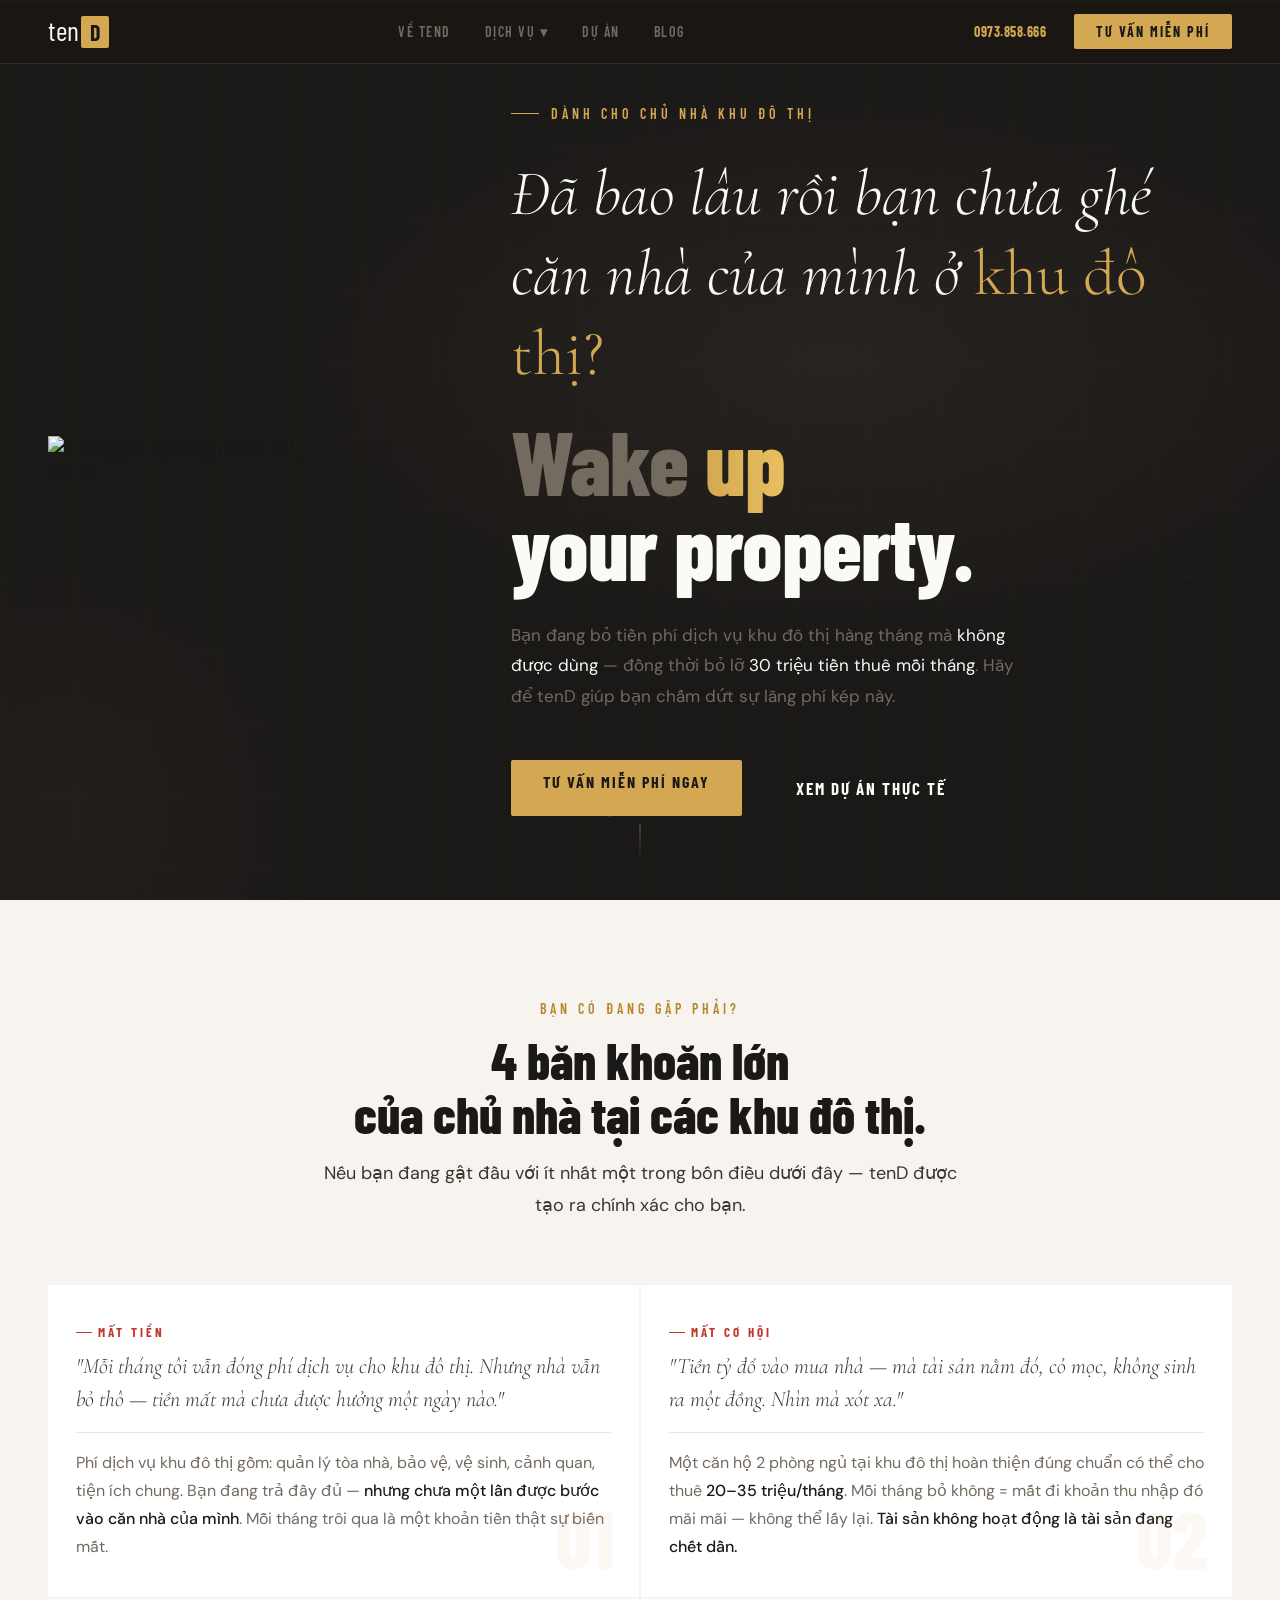
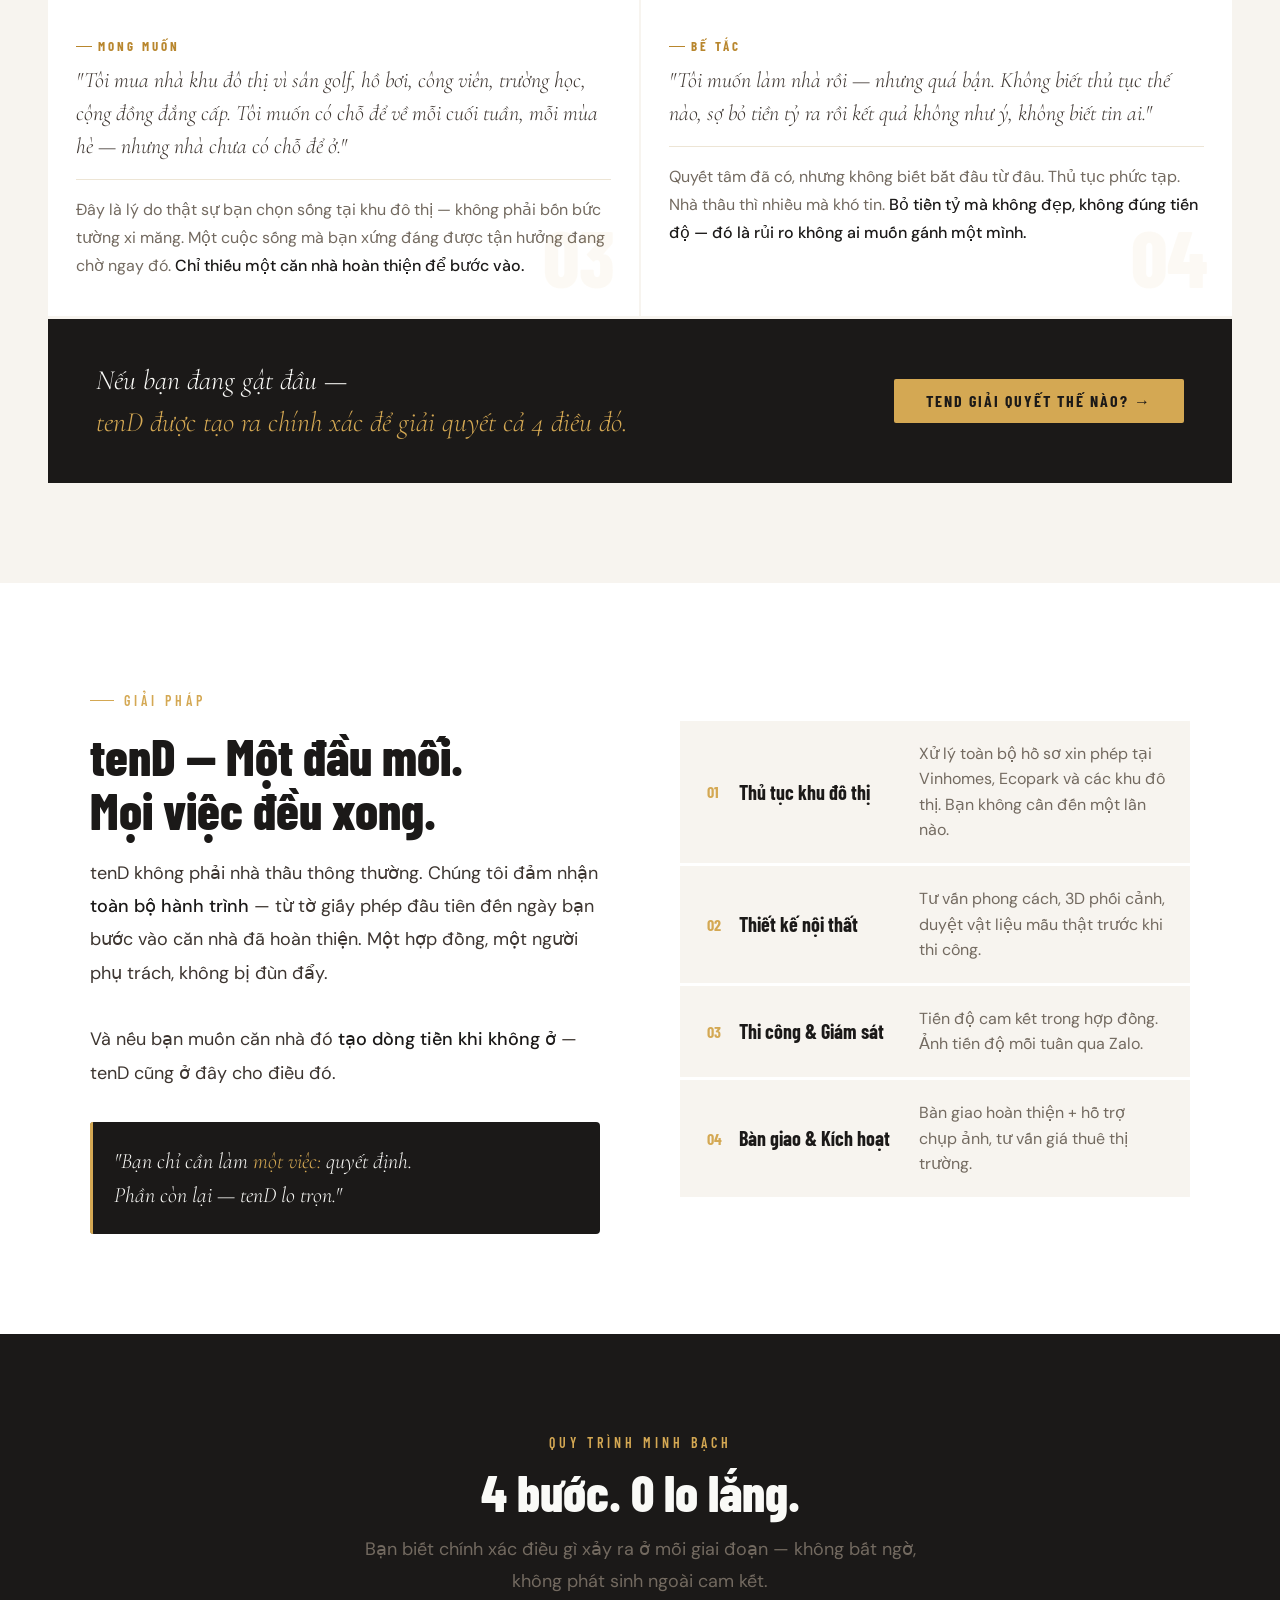
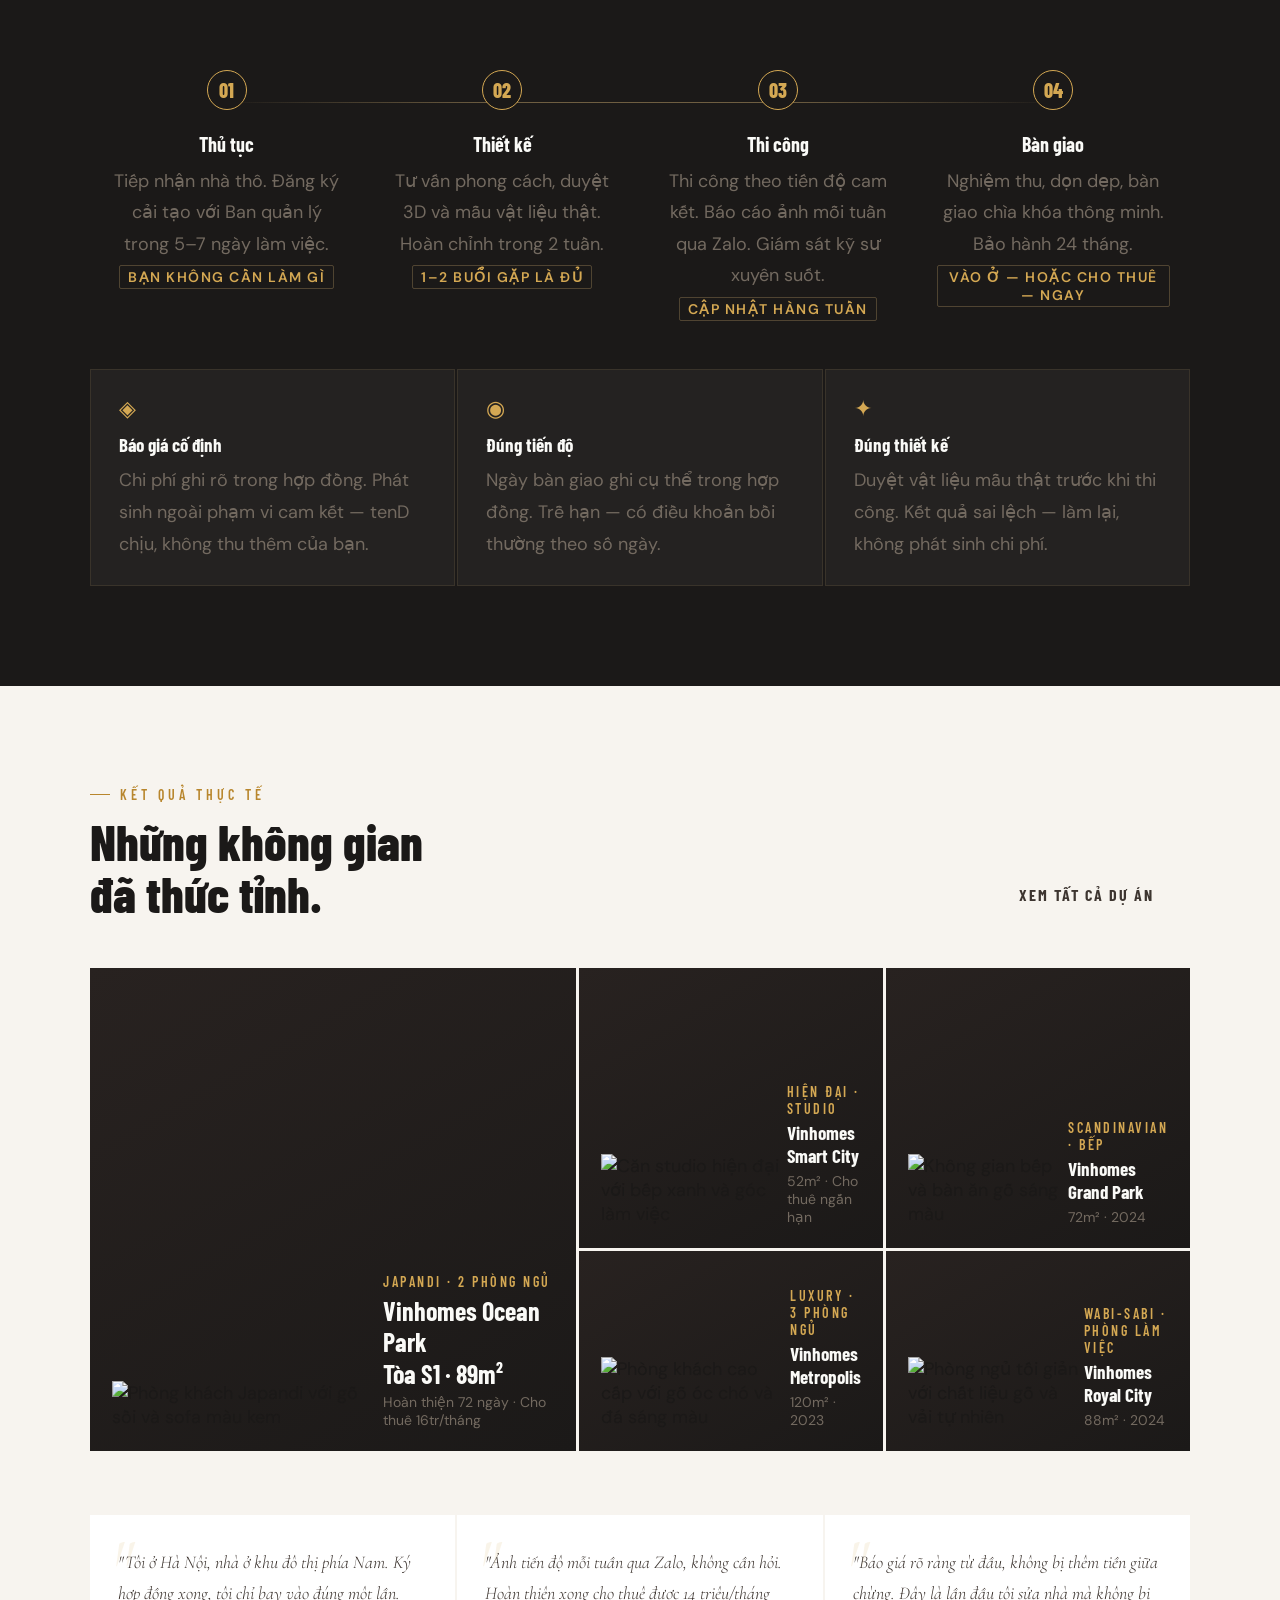
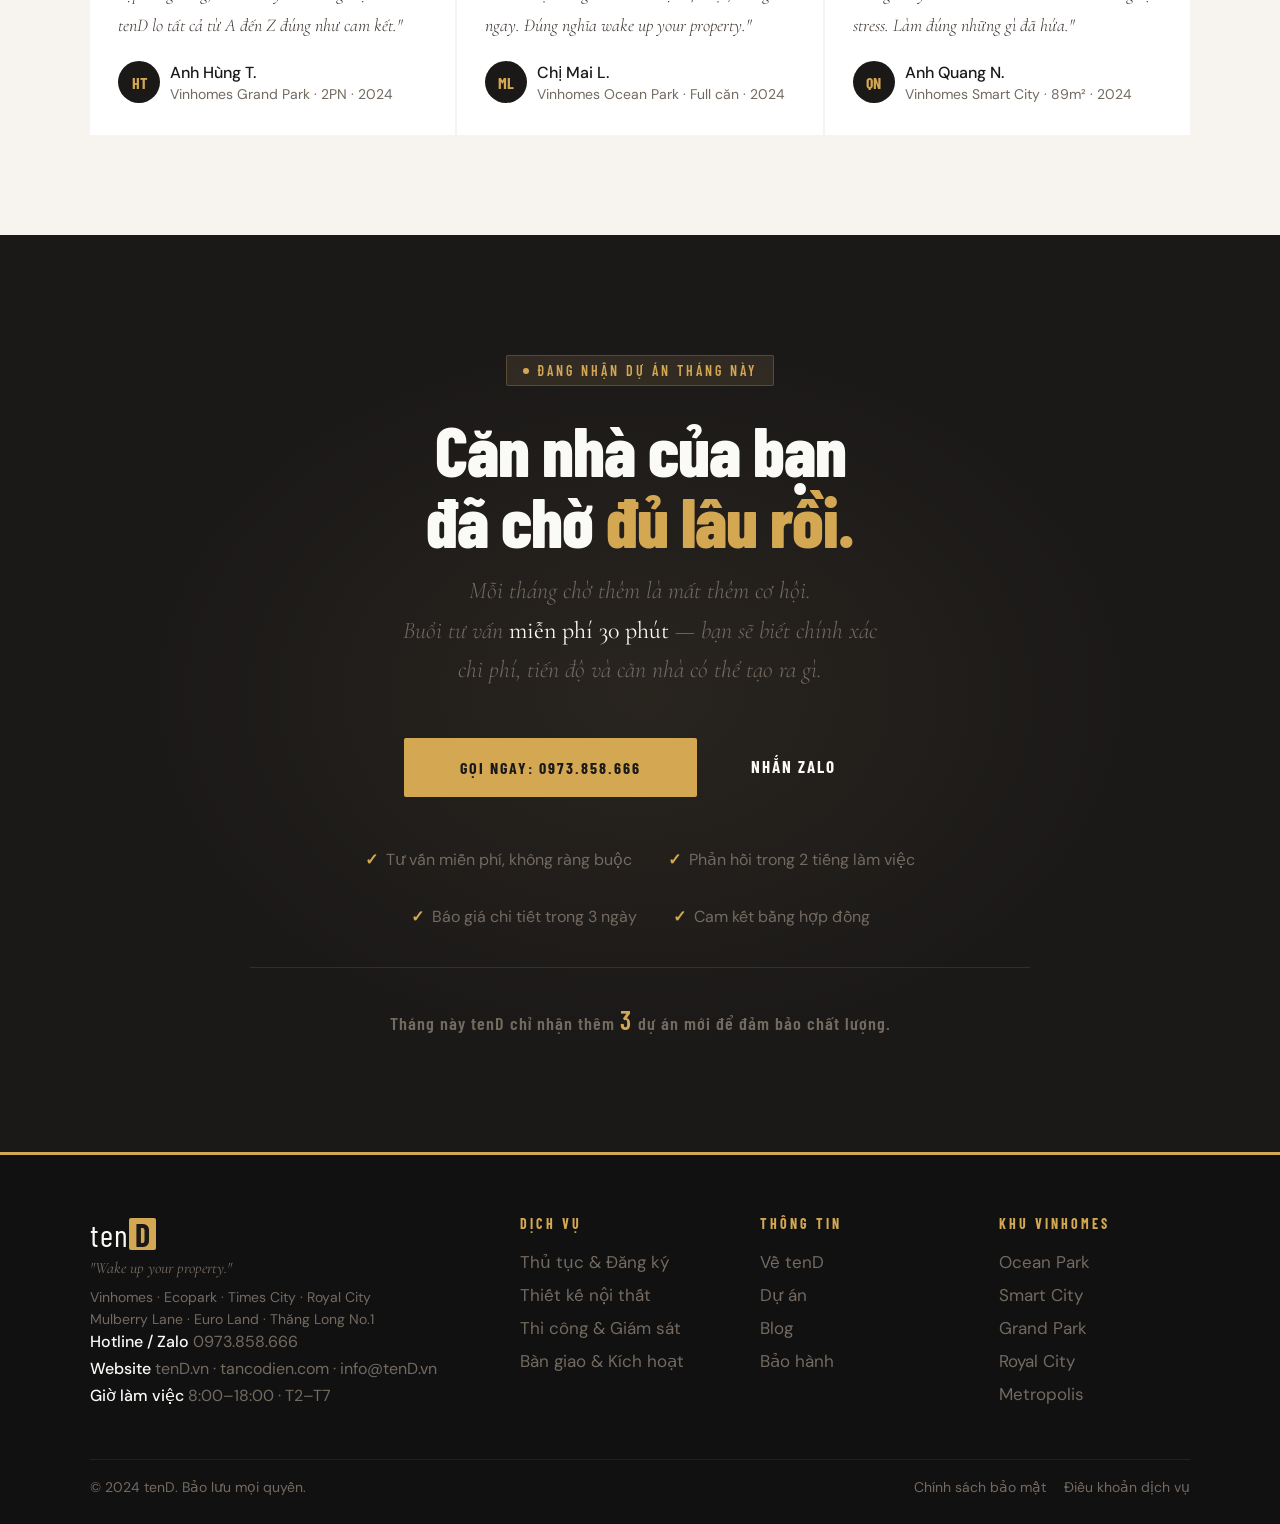
==== commit 89180314: "Update website pages, project details and blog navigation Prepare the updated static website, includ" ====
--- a/index.html
+++ b/index.html
@@ -14,8 +14,6 @@
 <meta property="og:title" content="tenD — Hoàn thiện nhà trọn gói tại khu đô thị">
 <meta property="og:description" content="15 năm kinh nghiệm hoàn thiện nội thất tại Vinhomes, Ecopark và các khu đô thị. 500+ dự án, bảo hành 24 tháng.">
 <meta property="og:image" content="https://tend.vn/images/og-cover.jpg">
-<meta property="og:image:width" content="1200">
-<meta property="og:image:height" content="630">
 <meta property="og:locale" content="vi_VN">
 <meta property="og:site_name" content="tenD">
 <meta name="twitter:card" content="summary_large_image">
@@ -27,6 +25,7 @@
 <link rel="apple-touch-icon" sizes="180x180" href="/images/apple-touch-icon.png">
 <script type="application/ld+json">
 {"@context":"https://schema.org","@type":"LocalBusiness","name":"tenD - Hoàn thiện nhà trọn gói","alternateName":"Công ty TNHH Tân Cổ Điển","url":"https://tend.vn","telephone":"+84973858666","email":"info@tenD.vn","description":"Dịch vụ hoàn thiện nội thất nhà ở tại các khu đô thị Vinhomes, Ecopark. 15 năm kinh nghiệm, 500+ dự án.","address":{"@type":"PostalAddress","streetAddress":"Tòa nhà CDS, 477 Minh Khai","addressLocality":"Hai Bà Trưng","addressRegion":"Hà Nội","addressCountry":"VN"},"openingHours":"Mo-Sa 08:00-18:00","priceRange":"$$","image":"https://tend.vn/images/og-cover.jpg","sameAs":["https://zalo.me/0973858666"]}
+</script>
 
 <script type="application/ld+json">
 {"@context":"https://schema.org","@type":"WebSite","name":"tenD","url":"https://tend.vn","description":"Hoàn thiện nội thất nhà ở tại Vinhomes, Ecopark, Times City và các khu đô thị"}
@@ -1158,6 +1157,8 @@
 .article-page{display:none;}
 .article-page.active{display:block;}
 </style>
+<link rel="preload" as="image" href="images/japandi-living.jpg">
+<link rel="stylesheet" href="assets/visuals.css?v=20261019-photos">
 </head>
 <body>
 
@@ -1215,6 +1216,7 @@
 <!-- ═══════════════════════════ -->
 <div id="page-home" class="page-view active">
 <section id="s1">
+  <img class="hero-photo" src="images/japandi-living.jpg" alt="Không gian phòng khách với gỗ sồi và ánh sáng tự nhiên" fetchpriority="high" decoding="async" data-visual-slot="home-hero">
   <div class="s1-grid-lines"></div>
   <div class="s1-inner">
 
@@ -1445,14 +1447,7 @@
   <!-- Project grid -->
   <div class="proj-grid r">
     <div class="proj">
-      <div class="proj-inner">
-        <svg class="room-art" viewBox="0 0 380 480" fill="none">
-          <rect x="30" y="50" width="320" height="370" stroke="#D4A853" stroke-width="1.2"/>
-          <rect x="50" y="240" width="130" height="180" fill="#D4A853" opacity=".2"/>
-          <rect x="200" y="260" width="130" height="160" fill="#D4A853" opacity=".12"/>
-          <line x1="30" y1="420" x2="350" y2="420" stroke="#D4A853" stroke-width=".8"/>
-          <rect x="55" y="70" width="110" height="80" stroke="#D4A853" stroke-width=".7" opacity=".4"/>
-        </svg>
+      <div class="proj-inner" data-project-key="ocean-park"><img src="images/japandi-living.jpg" alt="Phòng khách Japandi với gỗ sồi và sofa màu kem" loading="lazy" decoding="async" class="project-photo" data-project-cover="ocean-park">
         <div class="proj-overlay"></div>
         <div class="proj-cta-overlay">Xem dự án</div>
         <div class="proj-info">
@@ -1463,12 +1458,7 @@
       </div>
     </div>
     <div class="proj">
-      <div class="proj-inner">
-        <svg class="room-art" viewBox="0 0 220 200" fill="none">
-          <rect x="15" y="20" width="190" height="145" stroke="#D4A853" stroke-width="1.2"/>
-          <rect x="25" y="85" width="70" height="80" fill="#D4A853" opacity=".18"/>
-          <rect x="115" y="95" width="80" height="70" fill="#D4A853" opacity=".12"/>
-        </svg>
+      <div class="proj-inner" data-project-key="smart-city"><img src="images/studio.jpg" alt="Căn studio hiện đại với bếp xanh và góc làm việc" loading="lazy" decoding="async" class="project-photo" data-project-cover="smart-city">
         <div class="proj-overlay"></div>
         <div class="proj-cta-overlay">Xem</div>
         <div class="proj-info">
@@ -1479,12 +1469,7 @@
       </div>
     </div>
     <div class="proj">
-      <div class="proj-inner">
-        <svg class="room-art" viewBox="0 0 220 200" fill="none">
-          <rect x="12" y="22" width="196" height="140" stroke="#D4A853" stroke-width="1.2"/>
-          <circle cx="110" cy="92" r="32" stroke="#D4A853" stroke-width=".8" opacity=".35"/>
-          <line x1="12" y1="162" x2="208" y2="162" stroke="#D4A853" stroke-width=".8"/>
-        </svg>
+      <div class="proj-inner" data-project-key="grand-park"><img src="images/kitchen.jpg" alt="Không gian bếp và bàn ăn gỗ sáng màu" loading="lazy" decoding="async" class="project-photo" data-project-cover="grand-park">
         <div class="proj-overlay"></div>
         <div class="proj-cta-overlay">Xem</div>
         <div class="proj-info">
@@ -1495,12 +1480,7 @@
       </div>
     </div>
     <div class="proj">
-      <div class="proj-inner">
-        <svg class="room-art" viewBox="0 0 220 200" fill="none">
-          <rect x="12" y="20" width="196" height="148" stroke="#D4A853" stroke-width="1.2"/>
-          <rect x="22" y="68" width="58" height="100" fill="#D4A853" opacity=".18"/>
-          <rect x="98" y="78" width="102" height="90" stroke="#D4A853" stroke-width=".8" opacity=".28"/>
-        </svg>
+      <div class="proj-inner" data-project-key="metropolis"><img src="images/luxury.jpg" alt="Phòng khách cao cấp với gỗ óc chó và đá sáng màu" loading="lazy" decoding="async" class="project-photo" data-project-cover="metropolis">
         <div class="proj-overlay"></div>
         <div class="proj-cta-overlay">Xem</div>
         <div class="proj-info">
@@ -1511,12 +1491,7 @@
       </div>
     </div>
     <div class="proj">
-      <div class="proj-inner">
-        <svg class="room-art" viewBox="0 0 220 200" fill="none">
-          <rect x="12" y="22" width="196" height="140" stroke="#D4A853" stroke-width="1.2"/>
-          <line x1="110" y1="22" x2="110" y2="162" stroke="#D4A853" stroke-width=".5" opacity=".25"/>
-          <rect x="22" y="80" width="80" height="82" fill="#D4A853" opacity=".14"/>
-        </svg>
+      <div class="proj-inner" data-project-key="royal-city"><img src="images/bedroom.jpg" alt="Phòng ngủ tối giản với chất liệu gỗ và vải tự nhiên" loading="lazy" decoding="async" class="project-photo" data-project-cover="royal-city">
         <div class="proj-overlay"></div>
         <div class="proj-cta-overlay">Xem</div>
         <div class="proj-info">
@@ -1626,7 +1601,7 @@
 <div id="page-about" class="page-view">
 
   <div class="page-hero">
-    <div class="page-hero-bg"></div>
+    <div class="page-hero-bg"><img src="images/classic.jpg" alt="" loading="lazy" decoding="async" class="page-cover" data-visual-slot="hero-about"></div>
     <div class="ph-inner">
       <div class="ph-eyebrow">Về chúng tôi</div>
       <h1 class="ph-title">tenD ra đời từ<br>một câu hỏi đơn giản.</h1>
@@ -1762,7 +1737,7 @@
 <div id="page-portfolio" class="page-view">
 
   <div class="page-hero">
-    <div class="page-hero-bg"></div>
+    <div class="page-hero-bg"><img src="images/japandi-living.jpg" alt="" loading="lazy" decoding="async" class="page-cover" data-visual-slot="hero-portfolio"></div>
     <div class="ph-inner">
       <div class="ph-eyebrow">Portfolio</div>
       <h1 class="ph-title">Những không gian<br>đã thức tỉnh.</h1>
@@ -1783,7 +1758,7 @@
 
     <div class="portfolio-masonry">
       <div class="portfolio-item" data-style="Japandi" onclick="scrollToProject('featured-project')" style="cursor:pointer;">
-        <div class="pi-thumb" style="background:linear-gradient(150deg,#2A2420,#1B1918);background-size:cover;background-position:center;" data-img-id="img-project-ocean-park" data-img-alt="Vinhomes Ocean Park — Tòa S1">
+        <div class="pi-thumb" style="background:linear-gradient(150deg,#2A2420,#1B1918);background-size:cover;background-position:center;" data-img-id="img-project-ocean-park" data-img-alt="Vinhomes Ocean Park — Tòa S1"><img src="images/japandi-living.jpg" alt="Phòng khách Japandi với gỗ sồi và sofa màu kem" loading="lazy" decoding="async" class="project-photo" data-project-cover="ocean-park">
           <div class="pi-overlay"></div>
           <div class="pi-info">
             <div class="pi-style">Japandi · 2PN</div>
@@ -1795,7 +1770,7 @@
       </div>
 
       <div class="portfolio-item" data-style="Hiện đại" onclick="scrollToProject('featured-project')" style="cursor:pointer;">
-        <div class="pi-thumb" style="background:linear-gradient(135deg,#242220,#1B1918);background-size:cover;background-position:center;" data-img-id="img-project-smart-city" data-img-alt="Vinhomes Smart City">
+        <div class="pi-thumb" style="background:linear-gradient(135deg,#242220,#1B1918);background-size:cover;background-position:center;" data-img-id="img-project-smart-city" data-img-alt="Vinhomes Smart City"><img src="images/studio.jpg" alt="Căn studio hiện đại với bếp xanh và góc làm việc" loading="lazy" decoding="async" class="project-photo" data-project-cover="smart-city">
           <div class="pi-overlay"></div>
           <div class="pi-info">
             <div class="pi-style">Hiện đại · Studio</div>
@@ -1807,7 +1782,7 @@
       </div>
 
       <div class="portfolio-item" data-style="Scandinavian" onclick="scrollToProject('featured-project')" style="cursor:pointer;">
-        <div class="pi-thumb" style="background:linear-gradient(160deg,#222020,#1B1918);background-size:cover;background-position:center;" data-img-id="img-project-grand-park" data-img-alt="Vinhomes Grand Park">
+        <div class="pi-thumb" style="background:linear-gradient(160deg,#222020,#1B1918);background-size:cover;background-position:center;" data-img-id="img-project-grand-park" data-img-alt="Vinhomes Grand Park"><img src="images/kitchen.jpg" alt="Không gian bếp và bàn ăn gỗ sáng màu" loading="lazy" decoding="async" class="project-photo" data-project-cover="grand-park">
           <div class="pi-overlay"></div>
           <div class="pi-info">
             <div class="pi-style">Scandinavian · 2PN</div>
@@ -1818,7 +1793,7 @@
       </div>
 
       <div class="portfolio-item" data-style="Luxury" onclick="scrollToProject('featured-project')" style="cursor:pointer;">
-        <div class="pi-thumb" style="background:linear-gradient(140deg,#282420,#1B1918);background-size:cover;background-position:center;" data-img-id="img-project-metropolis" data-img-alt="Vinhomes Metropolis">
+        <div class="pi-thumb" style="background:linear-gradient(140deg,#282420,#1B1918);background-size:cover;background-position:center;" data-img-id="img-project-metropolis" data-img-alt="Vinhomes Metropolis"><img src="images/luxury.jpg" alt="Phòng khách cao cấp với gỗ óc chó và đá sáng màu" loading="lazy" decoding="async" class="project-photo" data-project-cover="metropolis">
           <div class="pi-overlay"></div>
           <div class="pi-info">
             <div class="pi-style">Luxury · 3PN</div>
@@ -1830,7 +1805,7 @@
       </div>
 
       <div class="portfolio-item" data-style="Wabi-sabi" onclick="scrollToProject('featured-project')" style="cursor:pointer;">
-        <div class="pi-thumb" style="background:linear-gradient(155deg,#252220,#1B1918);background-size:cover;background-position:center;" data-img-id="img-project-royal-city" data-img-alt="Vinhomes Royal City">
+        <div class="pi-thumb" style="background:linear-gradient(155deg,#252220,#1B1918);background-size:cover;background-position:center;" data-img-id="img-project-royal-city" data-img-alt="Vinhomes Royal City"><img src="images/bedroom.jpg" alt="Phòng ngủ tối giản với chất liệu gỗ và vải tự nhiên" loading="lazy" decoding="async" class="project-photo" data-project-cover="royal-city">
           <div class="pi-overlay"></div>
           <div class="pi-info">
             <div class="pi-style">Wabi-sabi · 2PN</div>
@@ -1841,7 +1816,7 @@
       </div>
 
       <div class="portfolio-item" data-style="Hiện đại" onclick="scrollToProject('featured-project')" style="cursor:pointer;">
-        <div class="pi-thumb" style="background:linear-gradient(145deg,#1E2420,#141A17);background-size:cover;background-position:center;" data-img-id="img-project-ecopark" data-img-alt="Ecopark — Rừng Cọ">
+        <div class="pi-thumb" style="background:linear-gradient(145deg,#1E2420,#141A17);background-size:cover;background-position:center;" data-img-id="img-project-ecopark" data-img-alt="Ecopark — Rừng Cọ"><img src="images/japandi-living.jpg" alt="Không gian sống mở kết nối với cây xanh" loading="lazy" decoding="async" class="project-photo" data-project-cover="ecopark">
           <div class="pi-overlay"></div>
           <div class="pi-info">
             <div class="pi-style">Hiện đại · 3PN</div>
@@ -1853,7 +1828,7 @@
       </div>
 
       <div class="portfolio-item" data-style="Tân cổ điển" onclick="scrollToProject('featured-project')" style="cursor:pointer;">
-        <div class="pi-thumb" style="background:linear-gradient(140deg,#24201E,#1A1614);background-size:cover;background-position:center;" data-img-id="img-project-nha-pho" data-img-alt="Nhà phố Hai Bà Trưng">
+        <div class="pi-thumb" style="background:linear-gradient(140deg,#24201E,#1A1614);background-size:cover;background-position:center;" data-img-id="img-project-nha-pho" data-img-alt="Nhà phố Hai Bà Trưng"><img src="images/classic.jpg" alt="Phòng khách nhà phố tân cổ điển với phào chỉ màu kem" loading="lazy" decoding="async" class="project-photo" data-project-cover="nha-pho">
           <div class="pi-overlay"></div>
           <div class="pi-info">
             <div class="pi-style">Tân cổ điển · 4PN</div>
@@ -1883,15 +1858,9 @@
     <div class="project-detail">
       <div>
         <div class="proj-gallery">
-          <div class="proj-gallery-main" style="background:linear-gradient(150deg,#2A2420,#1B1918);display:flex;align-items:center;justify-content:center;">
-            <span style="font-family:'Barlow Condensed',sans-serif;font-size:14px;font-weight:600;letter-spacing:2px;text-transform:uppercase;color:rgba(201,169,110,.3);">Ảnh phòng khách</span>
-          </div>
-          <div class="proj-gallery-sub" style="display:flex;align-items:center;justify-content:center;">
-            <span style="font-family:'Barlow Condensed',sans-serif;font-size:14px;color:rgba(201,169,110,.25);">Phòng ngủ master</span>
-          </div>
-          <div class="proj-gallery-sub" style="display:flex;align-items:center;justify-content:center;">
-            <span style="font-family:'Barlow Condensed',sans-serif;font-size:14px;color:rgba(201,169,110,.25);">Bếp & Phòng ăn</span>
-          </div>
+          <div class="proj-gallery-main"><img src="images/japandi-living.jpg" alt="Phòng khách Japandi" loading="lazy" decoding="async" class="gallery-photo" data-featured-gallery="0"></div>
+          <div class="proj-gallery-sub"><img src="images/bedroom.jpg" alt="Phòng ngủ với đầu giường gỗ" loading="lazy" decoding="async" class="gallery-photo" data-featured-gallery="1"></div>
+          <div class="proj-gallery-sub"><img src="images/kitchen.jpg" alt="Bếp và phòng ăn" loading="lazy" decoding="async" class="gallery-photo" data-featured-gallery="2"></div>
         </div>
         <div style="margin-top:32px;">
           <h3 style="font-family:'Barlow Condensed',sans-serif;font-size:22px;font-weight:700;color:var(--ebony);margin-bottom:14px;">Câu chuyện dự án</h3>
@@ -1942,14 +1911,14 @@
 
     <!-- BLOG FILTER TAGS -->
     <div class="blog-filters" style="display:flex;flex-wrap:wrap;gap:8px;margin-bottom:32px;">
-      <button class="blog-tag active" onclick="filterBlog('all')">Tất cả</button>
-      <button class="blog-tag" onclick="filterBlog('chung-cu')">Chung cư</button>
-      <button class="blog-tag" onclick="filterBlog('biet-thu')">Biệt thự</button>
-      <button class="blog-tag" onclick="filterBlog('ve-tend')">Về tenD</button>
-      <button class="blog-tag" onclick="filterBlog('huong-dan')">Hướng dẫn</button>
-      <button class="blog-tag" onclick="filterBlog('tai-chinh')">Tài chính</button>
-      <button class="blog-tag" onclick="filterBlog('thiet-ke')">Thiết kế</button>
-      <button class="blog-tag" onclick="filterBlog('kinh-nghiem')">Kinh nghiệm</button>
+      <button class="blog-tag active" onclick="filterBlog('all', this)">Tất cả</button>
+      <button class="blog-tag" onclick="filterBlog('chung-cu', this)">Chung cư</button>
+      <button class="blog-tag" onclick="filterBlog('biet-thu', this)">Biệt thự</button>
+      <button class="blog-tag" onclick="filterBlog('ve-tend', this)">Về tenD</button>
+      <button class="blog-tag" onclick="filterBlog('huong-dan', this)">Hướng dẫn</button>
+      <button class="blog-tag" onclick="filterBlog('tai-chinh', this)">Tài chính</button>
+      <button class="blog-tag" onclick="filterBlog('thiet-ke', this)">Thiết kế</button>
+      <button class="blog-tag" onclick="filterBlog('kinh-nghiem', this)">Kinh nghiệm</button>
     </div>
 
     <!-- CHUNG CƯ -->
@@ -1959,69 +1928,69 @@
       <span class="lbl-badge">7 bài</span>
     </div>
     <div class="grid-3">
-      <div class="card" data-blog-tag="huong-dan" onclick="showBlogArticle('bai-1')">
-        <div class="card-thumb"><div class="card-cat">Hướng dẫn</div></div>
+      <a class="card" data-blog-tag="huong-dan" href="#article-bai-1" onclick="return followBlogLink(event,'bai-1')">
+        <div class="card-thumb"><img src="images/raw.jpg" width="1600" height="900" alt="Căn hộ bàn giao thô trước khi hoàn thiện" loading="lazy" decoding="async" class="card-photo" data-blog-cover="bai-1"><div class="card-cat">Hướng dẫn</div></div>
         <div class="card-body">
           <div class="card-meta">15/11/2024 · 8 phút</div>
           <div class="card-title">Nhận nhà thô Vinhomes rồi — làm gì đầu tiên?</div>
           <p class="card-excerpt">5 bước theo thứ tự ưu tiên ngay sau khi nhận bàn giao.</p>
           <span class="card-read">Đọc tiếp →</span>
         </div>
-      </div>
-      <div class="card" data-blog-tag="tai-chinh" onclick="showBlogArticle('bai-2')">
-        <div class="card-thumb"><div class="card-cat">Tài chính</div></div>
+      </a>
+      <a class="card" data-blog-tag="tai-chinh" href="#article-bai-2" onclick="return followBlogLink(event,'bai-2')">
+        <div class="card-thumb"><img src="images/studio.jpg" width="1600" height="900" alt="Không gian studio đầy đủ nội thất" loading="lazy" decoding="async" class="card-photo" data-blog-cover="bai-2"><div class="card-cat">Tài chính</div></div>
         <div class="card-body">
           <div class="card-meta">8/11/2024 · 6 phút</div>
           <div class="card-title">Căn hộ Vinhomes cho thuê được bao nhiêu một tháng?</div>
           <p class="card-excerpt">Bảng giá thuê thực tế + tính ROI theo từng khu.</p>
           <span class="card-read">Đọc tiếp →</span>
         </div>
-      </div>
-      <div class="card" data-blog-tag="thiet-ke" onclick="showBlogArticle('bai-3')">
-        <div class="card-thumb"><div class="card-cat">Thiết kế</div></div>
+      </a>
+      <a class="card" data-blog-tag="thiet-ke" href="#article-bai-3" onclick="return followBlogLink(event,'bai-3')">
+        <div class="card-thumb"><img src="images/japandi-living.jpg" width="1600" height="800" alt="Không gian sống Japandi với vật liệu tự nhiên" loading="lazy" decoding="async" class="card-photo" data-blog-cover="bai-3"><div class="card-cat">Thiết kế</div></div>
         <div class="card-body">
           <div class="card-meta">1/11/2024 · 5 phút</div>
           <div class="card-title">5 phong cách nội thất phù hợp nhất cho căn hộ Vinhomes</div>
           <p class="card-excerpt">Japandi, Scandinavian, Hiện đại, Wabi-sabi, Indochine.</p>
           <span class="card-read">Đọc tiếp →</span>
         </div>
-      </div>
-      <div class="card" data-blog-tag="kinh-nghiem" onclick="showBlogArticle('bai-4')">
-        <div class="card-thumb"><div class="card-cat">Kinh nghiệm</div></div>
+      </a>
+      <a class="card" data-blog-tag="kinh-nghiem" href="#article-bai-4" onclick="return followBlogLink(event,'bai-4')">
+        <div class="card-thumb"><img src="images/bedroom.jpg" width="1536" height="1024" alt="Phòng ngủ với bảng màu trung tính ấm" loading="lazy" decoding="async" class="card-photo" data-blog-cover="bai-4"><div class="card-cat">Kinh nghiệm</div></div>
         <div class="card-body">
           <div class="card-meta">25/10/2024 · 7 phút</div>
           <div class="card-title">Thiết kế nhà để vừa ở vừa cho thuê — khác gì nhà chỉ để ở?</div>
           <p class="card-excerpt">5 nguyên tắc dual-purpose design thực tế.</p>
           <span class="card-read">Đọc tiếp →</span>
         </div>
-      </div>
-      <div class="card" data-blog-tag="huong-dan" onclick="showBlogArticle('bai-5')">
-        <div class="card-thumb"><div class="card-cat">Vinhomes</div></div>
+      </a>
+      <a class="card" data-blog-tag="huong-dan" href="#article-bai-5" onclick="return followBlogLink(event,'bai-5')">
+        <div class="card-thumb"><img src="images/planning.jpg" width="1536" height="1024" alt="Chuẩn bị hồ sơ, bản vẽ và phương án cải tạo" loading="lazy" decoding="async" class="card-photo" data-blog-cover="bai-5"><div class="card-cat">Vinhomes</div></div>
         <div class="card-body">
           <div class="card-meta">18/10/2024 · 4 phút</div>
           <div class="card-title">Thủ tục xin phép cải tạo tại Vinhomes — từng bước cụ thể</div>
           <p class="card-excerpt">Hồ sơ, quy trình, lưu ý riêng từng khu đô thị.</p>
           <span class="card-read">Đọc tiếp →</span>
         </div>
-      </div>
-      <div class="card" data-blog-tag="tai-chinh" onclick="showBlogArticle('bai-6')">
-        <div class="card-thumb"><div class="card-cat">Tài chính</div></div>
+      </a>
+      <a class="card" data-blog-tag="tai-chinh" href="#article-bai-6" onclick="return followBlogLink(event,'bai-6')">
+        <div class="card-thumb"><img src="images/blog-materials-budget.jpg" width="1600" height="900" alt="Lập kế hoạch ngân sách cùng mẫu vật liệu" loading="lazy" decoding="async" class="card-photo" data-blog-cover="bai-6"><div class="card-cat">Tài chính</div></div>
         <div class="card-body">
           <div class="card-meta">10/10/2024 · 5 phút</div>
           <div class="card-title">Chi phí hoàn thiện căn hộ Vinhomes thực tế là bao nhiêu?</div>
           <p class="card-excerpt">Bảng chi phí thực tế theo diện tích và mức độ hoàn thiện.</p>
           <span class="card-read">Đọc tiếp →</span>
         </div>
-      </div>
-      <div class="card" data-blog-tag="kinh-nghiem" onclick="showBlogArticle('bai-7')">
-        <div class="card-thumb"><div class="card-cat">Kinh nghiệm</div></div>
+      </a>
+      <a class="card" data-blog-tag="kinh-nghiem" href="#article-bai-7" onclick="return followBlogLink(event,'bai-7')">
+        <div class="card-thumb"><img src="images/blog-contractor-consultation.jpg" width="1600" height="900" alt="Đối chiếu bản vẽ và mẫu vật liệu trước khi lựa chọn đơn vị" loading="lazy" decoding="async" class="card-photo" data-blog-cover="bai-7"><div class="card-cat">Kinh nghiệm</div></div>
         <div class="card-body">
           <div class="card-meta">5/10/2024 · 8 phút</div>
           <div class="card-title">Làm sao chọn đơn vị hoàn thiện nhà uy tín tại khu đô thị?</div>
           <p class="card-excerpt">10 câu hỏi cần hỏi trước khi ký hợp đồng. Dấu hiệu nhận biết đơn vị không đáng tin.</p>
           <span class="card-read">Đọc tiếp →</span>
         </div>
-      </div>
+      </a>
     </div>
 
     </div><!-- end chung-cu -->
@@ -2034,8 +2003,8 @@
     </div>
     <div class="grid-2">
 
-      <div class="card featured-villa" data-blog-tag="tai-chinh" onclick="showBlogArticle('bai-b1')">
-        <div class="card-thumb card-thumb-villa" style="height:280px;">
+      <a class="card featured-villa" data-blog-tag="tai-chinh" href="#article-bai-b1" onclick="return followBlogLink(event,'bai-b1')">
+        <div class="card-thumb card-thumb-villa" style="height:280px;"><img src="images/villa.jpg" width="1600" height="900" alt="Không gian biệt thự với cầu thang và trần cao" loading="lazy" decoding="async" class="card-photo" data-blog-cover="bai-b1">
           <div class="card-cat villa">Tài chính · Biệt thự</div>
           <div class="card-new-badge">Mới</div>
         </div>
@@ -2045,10 +2014,10 @@
           <p class="card-excerpt">Biệt thự đơn lập, song lập, liền kề có chi phí hoàn thiện rất khác chung cư. Bảng chi phí thực tế, phân tích từng hạng mục và những sai lầm thường gặp khiến ngân sách đội lên gấp đôi.</p>
           <span class="card-read">Đọc bài viết →</span>
         </div>
-      </div>
-
-      <div class="card" data-blog-tag="tai-chinh" onclick="showBlogArticle('bai-b2')">
-        <div class="card-thumb card-thumb-villa">
+      </a>
+
+      <a class="card" data-blog-tag="tai-chinh" href="#article-bai-b2" onclick="return followBlogLink(event,'bai-b2')">
+        <div class="card-thumb card-thumb-villa"><img src="images/blog-villa-garden.jpg" width="1600" height="900" alt="Không gian biệt thự kết nối với sân vườn" loading="lazy" decoding="async" class="card-photo" data-blog-cover="bai-b2">
           <div class="card-cat villa">Tài chính · Biệt thự</div>
           <div class="card-new-badge">Mới</div>
         </div>
@@ -2058,10 +2027,10 @@
           <p class="card-excerpt">Giá thuê, tỷ lệ lấp đầy, mô hình khai thác và thời gian hoàn vốn thực tế cho biệt thự và liền kề.</p>
           <span class="card-read">Đọc tiếp →</span>
         </div>
-      </div>
-
-      <div class="card" data-blog-tag="thiet-ke" onclick="showBlogArticle('bai-b3')">
-        <div class="card-thumb card-thumb-lienke">
+      </a>
+
+      <a class="card" data-blog-tag="thiet-ke" href="#article-bai-b3" onclick="return followBlogLink(event,'bai-b3')">
+        <div class="card-thumb card-thumb-lienke"><img src="images/villa.jpg" width="1600" height="900" alt="Biệt thự với trần cao và cầu thang làm điểm nhấn" loading="lazy" decoding="async" class="card-photo" data-blog-cover="bai-b3">
           <div class="card-cat lienke">Thiết kế · Liền kề</div>
           <div class="card-new-badge">Mới</div>
         </div>
@@ -2071,10 +2040,10 @@
           <p class="card-excerpt">Không gian lớn, nhiều tầng, sân vườn, hầm xe — thiết kế biệt thự đặt ra những bài toán riêng cần giải pháp riêng.</p>
           <span class="card-read">Đọc tiếp →</span>
         </div>
-      </div>
-
-      <div class="card" data-blog-tag="huong-dan" onclick="showBlogArticle('bai-b4')">
-        <div class="card-thumb card-thumb-lienke">
+      </a>
+
+      <a class="card" data-blog-tag="huong-dan" href="#article-bai-b4" onclick="return followBlogLink(event,'bai-b4')">
+        <div class="card-thumb card-thumb-lienke"><img src="images/planning.jpg" width="1536" height="1024" alt="Chuẩn bị bản vẽ và hồ sơ trước khi cải tạo" loading="lazy" decoding="async" class="card-photo" data-blog-cover="bai-b4">
           <div class="card-cat lienke">Vinhomes · Liền kề</div>
           <div class="card-new-badge">Mới</div>
         </div>
@@ -2084,42 +2053,43 @@
           <p class="card-excerpt">Quy trình xin phép, hồ sơ cần chuẩn bị và những điểm đặc thù khi thi công nhà phố/biệt thự trong khu đô thị Vinhomes.</p>
           <span class="card-read">Đọc tiếp →</span>
         </div>
-      </div>
+      </a>
 
     
+    </div><!-- end grid biet-thu -->
     </div><!-- end biet-thu -->
 
     <!-- VỀ TEND -->
     <div class="blog-section" data-blog-cat="ve-tend">
     <div class="section-label">Về tenD<span class="lbl-badge" style="background:#4A7B6E;">3 bài</span></div>
     <div class="grid-3">
-      <div class="card" data-blog-tag="ve-tend" onclick="showBlogArticle('ve-tend-1')">
-        <div class="card-thumb" style="background:linear-gradient(135deg,#2A2824,#1B1918);"><div class="card-cat" style="background:#4A7B6E;">Về tenD</div></div>
+      <a class="card" data-blog-tag="ve-tend" href="#article-ve-tend-1" onclick="return followBlogLink(event,'ve-tend-1')">
+        <div class="card-thumb" style="background:linear-gradient(135deg,#2A2824,#1B1918);"><img src="images/workshop.jpg" width="1600" height="800" alt="Không gian sản xuất và lắp ráp đồ mộc" loading="lazy" decoding="async" class="card-photo" data-blog-cover="ve-tend-1"><div class="card-cat" style="background:#4A7B6E;">Về tenD</div></div>
         <div class="card-body">
           <div class="card-meta">15/3/2025 · 5 phút</div>
           <div class="card-title">Người đứng sau tenD — Từ xưởng mộc đến thương hiệu khu đô thị</div>
           <p class="card-excerpt">15 năm kinh nghiệm, xưởng riêng, 500+ dự án hoàn thiện.</p>
           <span class="card-read">Đọc tiếp →</span>
         </div>
-      </div>
-      <div class="card" data-blog-tag="ve-tend" onclick="showBlogArticle('ve-tend-2')">
-        <div class="card-thumb" style="background:linear-gradient(135deg,#28241E,#1B1918);"><div class="card-cat" style="background:#4A7B6E;">Về tenD</div></div>
+      </a>
+      <a class="card" data-blog-tag="ve-tend" href="#article-ve-tend-2" onclick="return followBlogLink(event,'ve-tend-2')">
+        <div class="card-thumb" style="background:linear-gradient(135deg,#28241E,#1B1918);"><img src="images/workshop.jpg" width="1600" height="800" alt="Thiết bị gia công và các module tủ tại xưởng" loading="lazy" decoding="async" class="card-photo" data-blog-cover="ve-tend-2"><div class="card-cat" style="background:#4A7B6E;">Về tenD</div></div>
         <div class="card-body">
           <div class="card-meta">10/3/2025 · 4 phút</div>
           <div class="card-title">Bên trong xưởng sản xuất Tân Cổ Điển — nơi sản phẩm bắt đầu</div>
           <p class="card-excerpt">Xưởng KCN Apec, Bắc Ninh — CNC, dán cạnh tự động, phòng sơn.</p>
           <span class="card-read">Đọc tiếp →</span>
         </div>
-      </div>
-      <div class="card" data-blog-tag="ve-tend" onclick="showBlogArticle('ve-tend-3')">
-        <div class="card-thumb" style="background:linear-gradient(135deg,#242826,#1B1918);"><div class="card-cat" style="background:#4A7B6E;">Về tenD</div></div>
+      </a>
+      <a class="card" data-blog-tag="ve-tend" href="#article-ve-tend-3" onclick="return followBlogLink(event,'ve-tend-3')">
+        <div class="card-thumb" style="background:linear-gradient(135deg,#242826,#1B1918);"><img src="images/site.jpg" width="1536" height="1024" alt="Các hạng mục hoàn thiện trong căn hộ đang thi công" loading="lazy" decoding="async" class="card-photo" data-blog-cover="ve-tend-3"><div class="card-cat" style="background:#4A7B6E;">Về tenD</div></div>
         <div class="card-body">
           <div class="card-meta">5/3/2025 · 5 phút</div>
           <div class="card-title">Một ngày trên công trường tenD — giám sát và báo cáo thực tế</div>
           <p class="card-excerpt">Họp đầu ngày, chụp ảnh tiến độ, báo cáo Zalo hàng tuần.</p>
           <span class="card-read">Đọc tiếp →</span>
         </div>
-      </div>
+      </a>
     </div>
     </div><!-- end ve-tend -->
 
@@ -2135,6 +2105,7 @@
 <div id="article-bai-1" class="article-page">
   <div class="article-header">
     <div class="ah-inner">
+      <a href="#blog" class="article-back">← Tất cả bài viết</a>
       <span class="ah-cat">Hướng dẫn</span>
       <h1 class="ah-title">Nhận nhà thô Vinhomes rồi — làm gì đầu tiên?</h1>
       <div class="ah-meta">
@@ -2147,14 +2118,16 @@
     </div>
   </div>
 
-  <div class="article-body">
+  <div class="article-body"><figure class="article-photo article-photo-cover"><img src="images/raw.jpg" width="1600" height="900" alt="Căn hộ bàn giao thô trước khi hoàn thiện" loading="lazy" decoding="async" data-blog-cover="bai-1"></figure>
     <p>Ngày nhận bàn giao nhà thô tại Vinhomes thường là ngày vừa hào hứng vừa… choáng ngợp. Bạn cầm chìa khóa, bước vào căn nhà với tường xi măng trần, sàn đất đá, dây điện lơ lửng — và tự hỏi: <strong>bây giờ phải làm gì?</strong></p>
 
     <p>Đây là câu hỏi mà hầu hết chủ nhà Vinhomes đều gặp phải. Và thường, vì không biết bắt đầu từ đâu, nhiều người để nhà bỏ không thêm vài tháng — thậm chí vài năm.</p>
 
     <p>Bài viết này sẽ dẫn bạn qua từng bước cần làm ngay sau khi nhận nhà thô — theo đúng thứ tự ưu tiên.</p>
 
-    <h2>Bước 1: Chụp ảnh và kiểm tra hiện trạng</h2>
+    <h2>Bước 1: Chụp ảnh và kiểm tra hiện trạng</h2><!-- blog-illustration:start -->
+<figure class="article-photo blog-illustration" data-after-heading="Bước 1: Chụp ảnh và kiểm tra hiện trạng"><img src="images/blog-site-inspection.jpg" alt="Kiểm tra cao độ, hiện trạng tường và bản vẽ trước khi hoàn thiện." width="1600" height="900" loading="lazy" decoding="async" data-blog-illustration="bai-1:image-1" data-blog-inline="bai-1"><figcaption>Kiểm tra cao độ, hiện trạng tường và bản vẽ trước khi hoàn thiện.</figcaption></figure>
+<!-- blog-illustration:end -->
     <p>Trước khi làm bất cứ điều gì, hãy dành 30 phút chụp ảnh toàn bộ căn nhà. Chụp từng góc, từng phòng, đặc biệt là:</p>
     <ul>
       <li>Vị trí hộp điện, đường dây điện âm tường (nếu có)</li>
@@ -2217,7 +2190,9 @@
       <p>Nếu bạn bắt đầu thi công khi chưa có giấy phép, ban quản lý có quyền yêu cầu dừng thi công ngay lập tức và phạt tiền. Trong trường hợp nghiêm trọng, bạn có thể bị yêu cầu hoàn trả hiện trạng ban đầu — rủi ro rất lớn.</p>
     </div>
 
-    <h2>Bước 4: Lên kế hoạch thiết kế</h2>
+    <h2>Bước 4: Lên kế hoạch thiết kế</h2><!-- blog-illustration:start -->
+<figure class="article-photo blog-illustration" data-after-heading="Bước 4: Lên kế hoạch thiết kế"><img src="images/blog-materials-budget.jpg" alt="Đối chiếu bản vẽ với mẫu gỗ, đá và vải để thống nhất phương án." width="1600" height="900" loading="lazy" decoding="async" data-blog-illustration="bai-1:image-2"><figcaption>Đối chiếu bản vẽ với mẫu gỗ, đá và vải để thống nhất phương án.</figcaption></figure>
+<!-- blog-illustration:end -->
     <p>Song song với việc chờ phê duyệt, đây là thời điểm tốt để suy nghĩ về thiết kế. Hãy tự hỏi:</p>
     <ul>
       <li>Mục đích sử dụng căn nhà là gì? Để ở, cho thuê, hay cả hai?</li>
@@ -2256,7 +2231,7 @@
       <p>Bạn chỉ cần cung cấp giấy tờ sở hữu. tenD xử lý thủ tục Vinhomes, thiết kế, thi công và bàn giao — một hợp đồng, không đùn đẩy.</p>
       <div class="article-cta-btns">
         <a href="tel:0973858666" class="btn btn-gold">Gọi tư vấn: 0973.858.666</a>
-        <a href="/cdn-cgi/l/email-protection#751d1c3501101b115b031b" class="btn btn-ghost">info@tenD.vn</a>
+        <a href="mailto:info@tend.vn" class="btn btn-ghost">info@tenD.vn</a>
       </div>
     </div>
   </div>
@@ -2264,8 +2239,8 @@
   <div class="related">
     <div class="related-title">Bài viết liên quan</div>
     <div class="related-grid">
-      <div class="related-item" onclick="showBlogArticle('bai-5')"><div class="ri-cat">Vinhomes</div><div class="ri-title">Thủ tục xin phép cải tạo tại Vinhomes — từng bước cụ thể</div></div>
-      <div class="related-item" onclick="showBlogArticle('bai-6')"><div class="ri-cat">Tài chính</div><div class="ri-title">Chi phí hoàn thiện căn hộ Vinhomes thực tế là bao nhiêu?</div></div>
+      <a class="related-item" href="#article-bai-5" onclick="return followBlogLink(event,'bai-5')"><div class="ri-cat">Vinhomes</div><div class="ri-title">Thủ tục xin phép cải tạo tại Vinhomes — từng bước cụ thể</div></a>
+      <a class="related-item" href="#article-bai-6" onclick="return followBlogLink(event,'bai-6')"><div class="ri-cat">Tài chính</div><div class="ri-title">Chi phí hoàn thiện căn hộ Vinhomes thực tế là bao nhiêu?</div></a>
     </div>
   </div>
 </div>
@@ -2278,12 +2253,13 @@
 <div id="article-bai-2" class="article-page">
   <div class="article-header">
     <div class="ah-inner">
+      <a href="#blog" class="article-back">← Tất cả bài viết</a>
       <span class="ah-cat">Tài chính</span>
       <h1 class="ah-title">Căn hộ Vinhomes cho thuê được bao nhiêu một tháng?</h1>
       <div class="ah-meta"><span>8 tháng 11, 2024</span><span class="ah-meta-divider"></span><span>6 phút đọc</span></div>
     </div>
   </div>
-  <div class="article-body">
+  <div class="article-body"><figure class="article-photo article-photo-cover"><img src="images/studio.jpg" width="1600" height="900" alt="Không gian studio đầy đủ nội thất" loading="lazy" decoding="async" data-blog-cover="bai-2"></figure>
     <p>Đây là câu hỏi đầu tiên hầu hết chủ nhà đặt ra khi nghĩ đến việc hoàn thiện căn hộ Vinhomes để khai thác dòng tiền. Câu trả lời không phải một con số cố định — nó phụ thuộc vào nhiều yếu tố. Nhưng có một điều chắc chắn: <strong>một căn hoàn thiện đúng chuẩn luôn cho thuê được giá cao hơn đáng kể so với căn hoàn thiện sơ sài.</strong></p>
 
     <h2>Bảng giá thuê tham khảo theo khu Vinhomes</h2>
@@ -2312,13 +2288,17 @@
     <h3>1. Tầng và view</h3>
     <p>Căn tầng cao, view thoáng, nhìn ra hồ hoặc công viên thường cho thuê cao hơn căn cùng diện tích ở tầng thấp từ <strong>15–30%</strong>. Đây là yếu tố cố định — bạn không thể thay đổi sau khi mua.</p>
 
-    <h3>2. Chất lượng hoàn thiện và phong cách thiết kế</h3>
+    <h3>2. Chất lượng hoàn thiện và phong cách thiết kế</h3><!-- blog-illustration:start -->
+<figure class="article-photo blog-illustration" data-after-heading="2. Chất lượng hoàn thiện và phong cách thiết kế"><img src="images/blog-rental-bedroom.jpg" alt="Phòng ngủ gọn gàng, đầy đủ tiện nghi và có ánh sáng tự nhiên." width="1600" height="900" loading="lazy" decoding="async" data-blog-illustration="bai-2:image-1" data-blog-inline="bai-2"><figcaption>Phòng ngủ gọn gàng, đầy đủ tiện nghi và có ánh sáng tự nhiên.</figcaption></figure>
+<!-- blog-illustration:end -->
     <p>Đây là yếu tố bạn có thể kiểm soát hoàn toàn. Một căn được thiết kế theo phong cách nhất quán, dùng vật liệu tốt, có ánh sáng đẹp — thường cho thuê được giá cao hơn 25–40% so với căn "hoàn thiện cơ bản". Khách thuê cao cấp sẵn sàng trả thêm cho sự khác biệt này.</p>
 
     <h3>3. Ảnh đăng tin</h3>
     <p>Nhiều chủ nhà bỏ qua điều này — nhưng ảnh đăng tin là yếu tố quyết định xem căn nhà của bạn có được click vào hay không. Ảnh chụp bằng điện thoại trong điều kiện ánh sáng kém sẽ làm giảm lượng quan tâm đáng kể, dù căn nhà thực tế rất đẹp.</p>
 
-    <h3>4. Loại hình cho thuê: dài hạn hay ngắn hạn</h3>
+    <h3>4. Loại hình cho thuê: dài hạn hay ngắn hạn</h3><!-- blog-illustration:start -->
+<figure class="article-photo blog-illustration" data-after-heading="4. Loại hình cho thuê: dài hạn hay ngắn hạn"><img src="images/blog-smart-lock.jpg" alt="Khóa cửa thông minh giúp tổ chức việc giao nhận căn hộ thuận tiện hơn." width="1600" height="900" loading="lazy" decoding="async" data-blog-illustration="bai-2:image-2"><figcaption>Khóa cửa thông minh giúp tổ chức việc giao nhận căn hộ thuận tiện hơn.</figcaption></figure>
+<!-- blog-illustration:end -->
     <p>Đây là quyết định quan trọng ảnh hưởng lớn đến tổng doanh thu:</p>
     <table class="data-table">
       <thead><tr><th></th><th>Cho thuê dài hạn</th><th>Cho thuê ngắn hạn (Airbnb)</th></tr></thead>
@@ -2355,15 +2335,15 @@
       <p>Gọi cho tenD — chúng tôi sẽ tư vấn miễn phí dựa trên dữ liệu thị trường thuê thực tế tại khu của bạn.</p>
       <div class="article-cta-btns">
         <a href="tel:0973858666" class="btn btn-gold">0973.858.666</a>
-        <a href="/cdn-cgi/l/email-protection#c0a8a980b4a5aea4eeb6ae" class="btn btn-ghost">info@tenD.vn</a>
+        <a href="mailto:info@tend.vn" class="btn btn-ghost">info@tenD.vn</a>
       </div>
     </div>
   </div>
   <div class="related">
     <div class="related-title">Bài viết liên quan</div>
     <div class="related-grid">
-      <div class="related-item" onclick="showBlogArticle('bai-4')"><div class="ri-cat">Kinh nghiệm</div><div class="ri-title">Thiết kế nhà để vừa ở vừa cho thuê — khác gì nhà chỉ để ở?</div></div>
-      <div class="related-item" onclick="showBlogArticle('bai-6')"><div class="ri-cat">Tài chính</div><div class="ri-title">Chi phí hoàn thiện căn hộ Vinhomes thực tế là bao nhiêu?</div></div>
+      <a class="related-item" href="#article-bai-4" onclick="return followBlogLink(event,'bai-4')"><div class="ri-cat">Kinh nghiệm</div><div class="ri-title">Thiết kế nhà để vừa ở vừa cho thuê — khác gì nhà chỉ để ở?</div></a>
+      <a class="related-item" href="#article-bai-6" onclick="return followBlogLink(event,'bai-6')"><div class="ri-cat">Tài chính</div><div class="ri-title">Chi phí hoàn thiện căn hộ Vinhomes thực tế là bao nhiêu?</div></a>
     </div>
   </div>
 </div>
@@ -2376,15 +2356,18 @@
 <div id="article-bai-3" class="article-page">
   <div class="article-header">
     <div class="ah-inner">
+      <a href="#blog" class="article-back">← Tất cả bài viết</a>
       <span class="ah-cat">Thiết kế</span>
       <h1 class="ah-title">5 phong cách nội thất phù hợp nhất cho căn hộ Vinhomes</h1>
       <div class="ah-meta"><span>1 tháng 11, 2024</span><span class="ah-meta-divider"></span><span>5 phút đọc</span></div>
     </div>
   </div>
-  <div class="article-body">
+  <div class="article-body"><figure class="article-photo article-photo-cover"><img src="images/japandi-living.jpg" width="1600" height="800" alt="Không gian sống Japandi với vật liệu tự nhiên" loading="lazy" decoding="async" data-blog-cover="bai-3"></figure>
     <p>Chọn phong cách nội thất là một trong những quyết định đầu tiên — và thường gây bối rối nhất — khi bắt đầu hoàn thiện căn hộ. Có quá nhiều thuật ngữ: Japandi, Scandinavian, Minimalist, Industrial, Wabi-sabi… Bài viết này giúp bạn hiểu rõ 5 phong cách phổ biến nhất tại Vinhomes và cách chọn đúng cho căn nhà của mình.</p>
 
-    <h2>1. Japandi — Ấm áp và tối giản</h2>
+    <h2>1. Japandi — Ấm áp và tối giản</h2><!-- blog-illustration:start -->
+<figure class="article-photo blog-illustration" data-after-heading="1. Japandi — Ấm áp và tối giản"><img src="images/japandi-living.jpg" alt="Japandi: gỗ sáng màu, nội thất thấp và bảng màu trung tính ấm." width="1600" height="800" loading="lazy" decoding="async" data-blog-illustration="bai-3:image-1" data-blog-inline="bai-3"><figcaption>Japandi: gỗ sáng màu, nội thất thấp và bảng màu trung tính ấm.</figcaption></figure>
+<!-- blog-illustration:end -->
     <p>Japandi là sự kết hợp giữa phong cách Nhật Bản (tinh tế, thiên nhiên, tối giản) và Scandinavian (ấm áp, chức năng, sáng sủa). Đây là phong cách <strong>phổ biến nhất tại các dự án tenD</strong> và cũng là phong cách dễ cho thuê nhất.</p>
     <p><strong>Đặc trưng:</strong> Gỗ sáng màu, vải linen và cotton thô, tone màu kem-trắng-be-nâu nhạt, đồ nội thất đường nét gọn gàng, cây xanh trang trí, ánh sáng tự nhiên được tận dụng tối đa.</p>
     <p><strong>Phù hợp nhất với:</strong> Chủ nhà muốn vừa ở cuối tuần vừa cho thuê. Phong cách đủ cá tính để chủ nhà yêu thích, đồng thời đủ universal để khách thuê cảm thấy thoải mái.</p>
@@ -2393,22 +2376,30 @@
       <p>Căn Japandi chụp ảnh rất đẹp trên Airbnb và các kênh cho thuê — tone màu ấm, ánh sáng tự nhiên tốt, nội thất gọn gàng. Thường có lượng booking cao hơn các phong cách khác.</p>
     </div>
 
-    <h2>2. Scandinavian — Sáng sủa và thực dụng</h2>
+    <h2>2. Scandinavian — Sáng sủa và thực dụng</h2><!-- blog-illustration:start -->
+<figure class="article-photo blog-illustration" data-after-heading="2. Scandinavian — Sáng sủa và thực dụng"><img src="images/blog-scandinavian-living.jpg" alt="Scandinavian: nền trắng, gỗ sồi sáng và nhiều ánh sáng tự nhiên." width="1600" height="900" loading="lazy" decoding="async" data-blog-illustration="bai-3:image-2"><figcaption>Scandinavian: nền trắng, gỗ sồi sáng và nhiều ánh sáng tự nhiên.</figcaption></figure>
+<!-- blog-illustration:end -->
     <p>Phong cách Bắc Âu thiên về sự sáng sủa, thực dụng và thoải mái. Không quá cầu kỳ nhưng luôn toát lên cảm giác chỉn chu và có chất.</p>
     <p><strong>Đặc trưng:</strong> Màu trắng và xám nhạt chiếm ưu thế, nội thất gỗ sáng, đường nét đơn giản, nhiều cửa sổ, thảm mềm và đèn thả ấm. Không có chi tiết thừa.</p>
     <p><strong>Phù hợp nhất với:</strong> Căn hộ cho gia đình trẻ ở hoặc cho thuê dài hạn. Chi phí nội thất thường thấp hơn Japandi vì dễ tìm sản phẩm phù hợp hơn.</p>
 
-    <h2>3. Hiện đại tối giản — Sang trọng và dễ bảo trì</h2>
+    <h2>3. Hiện đại tối giản — Sang trọng và dễ bảo trì</h2><!-- blog-illustration:start -->
+<figure class="article-photo blog-illustration" data-after-heading="3. Hiện đại tối giản — Sang trọng và dễ bảo trì"><img src="images/studio.jpg" alt="Hiện đại tối giản: bố cục gọn, đường nét rõ và công năng linh hoạt." width="1600" height="900" loading="lazy" decoding="async" data-blog-illustration="bai-3:image-3"><figcaption>Hiện đại tối giản: bố cục gọn, đường nét rõ và công năng linh hoạt.</figcaption></figure>
+<!-- blog-illustration:end -->
     <p>Phong cách hiện đại không đồng nghĩa với "lạnh lẽo". Khi thực hiện đúng, nó mang lại cảm giác sang trọng, gọn gàng và rất dễ dọn dẹp — ưu điểm lớn khi cho thuê.</p>
     <p><strong>Đặc trưng:</strong> Đường nét thẳng, vật liệu bóng (kính, inox, đá), tủ âm tường không tay nắm, đèn LED âm trần, palette màu đơn sắc (trắng-xám-đen).</p>
     <p><strong>Phù hợp nhất với:</strong> Căn hộ cho chuyên gia nước ngoài thuê dài hạn hoặc chủ nhà thích phong cách mạnh mẽ, clean. Chi phí bảo trì thấp nhưng chi phí thi công ban đầu thường cao hơn.</p>
 
-    <h2>4. Wabi-sabi — Vẻ đẹp của sự không hoàn hảo</h2>
+    <h2>4. Wabi-sabi — Vẻ đẹp của sự không hoàn hảo</h2><!-- blog-illustration:start -->
+<figure class="article-photo blog-illustration" data-after-heading="4. Wabi-sabi — Vẻ đẹp của sự không hoàn hảo"><img src="images/blog-wabi-sabi-living.jpg" alt="Wabi-sabi: bề mặt mộc, chất liệu tự nhiên và vẻ đẹp không cầu kỳ." width="1600" height="900" loading="lazy" decoding="async" data-blog-illustration="bai-3:image-4"><figcaption>Wabi-sabi: bề mặt mộc, chất liệu tự nhiên và vẻ đẹp không cầu kỳ.</figcaption></figure>
+<!-- blog-illustration:end -->
     <p>Wabi-sabi có nguồn gốc từ triết học Nhật Bản — tìm thấy vẻ đẹp trong sự không hoàn hảo, tự nhiên và thô ráp. Đây là phong cách đang ngày càng phổ biến ở phân khúc cao cấp.</p>
     <p><strong>Đặc trưng:</strong> Bề mặt vật liệu thô (bê tông, đất nung, gỗ cũ), màu sắc đất (đen, nâu đậm, xanh rêu, kem đậm), cây xanh nhiều, ánh sáng mờ ấm, đồ vật không đối xứng.</p>
     <p><strong>Phù hợp nhất với:</strong> Chủ nhà có gu thẩm mỹ riêng, không muốn nhà giống ai. Cho thuê ngắn hạn Airbnb ở phân khúc cao cấp — khách trả giá cao để được trải nghiệm "độc lạ".</p>
 
-    <h2>5. Indochine — Đậm chất văn hóa Đông Dương</h2>
+    <h2>5. Indochine — Đậm chất văn hóa Đông Dương</h2><!-- blog-illustration:start -->
+<figure class="article-photo blog-illustration" data-after-heading="5. Indochine — Đậm chất văn hóa Đông Dương"><img src="images/blog-indochine-living.jpg" alt="Indochine: gỗ sẫm, mây đan và họa tiết gạch tạo điểm nhấn." width="1600" height="900" loading="lazy" decoding="async" data-blog-illustration="bai-3:image-5"><figcaption>Indochine: gỗ sẫm, mây đan và họa tiết gạch tạo điểm nhấn.</figcaption></figure>
+<!-- blog-illustration:end -->
     <p>Phong cách Indochine kết hợp kiến trúc thuộc địa Pháp với nét tinh tế của văn hóa Đông Nam Á. Ít phổ biến hơn nhưng tạo ra ấn tượng rất mạnh khi thực hiện đúng.</p>
     <p><strong>Đặc trưng:</strong> Gỗ đậm màu (teak, rosewood), vải lụa và gấm, tone màu xanh colonial và vàng đồng, tranh ảnh retro, đèn lồng, cửa lá sách.</p>
     <p><strong>Phù hợp nhất với:</strong> Các khu Vinhomes trung tâm (Royal City, Metropolis). Cho thuê ngắn hạn cho khách du lịch muốn trải nghiệm văn hóa Việt Nam. Không phù hợp với mọi khu Vinhomes.</p>
@@ -2432,15 +2423,15 @@
       <p>tenD tư vấn miễn phí dựa trên mục đích sử dụng, diện tích và ngân sách của bạn — trước khi bắt đầu bất kỳ thiết kế nào.</p>
       <div class="article-cta-btns">
         <a href="tel:0973858666" class="btn btn-gold">0973.858.666</a>
-        <a href="/cdn-cgi/l/email-protection#98f0f1d8ecfdf6fcb6eef6" class="btn btn-ghost">info@tenD.vn</a>
+        <a href="mailto:info@tend.vn" class="btn btn-ghost">info@tenD.vn</a>
       </div>
     </div>
   </div>
   <div class="related">
     <div class="related-title">Bài viết liên quan</div>
     <div class="related-grid">
-      <div class="related-item" onclick="showBlogArticle('bai-4')"><div class="ri-cat">Kinh nghiệm</div><div class="ri-title">Thiết kế nhà để vừa ở vừa cho thuê — khác gì nhà chỉ để ở?</div></div>
-      <div class="related-item" onclick="showBlogArticle('bai-6')"><div class="ri-cat">Tài chính</div><div class="ri-title">Chi phí hoàn thiện căn hộ Vinhomes thực tế là bao nhiêu?</div></div>
+      <a class="related-item" href="#article-bai-4" onclick="return followBlogLink(event,'bai-4')"><div class="ri-cat">Kinh nghiệm</div><div class="ri-title">Thiết kế nhà để vừa ở vừa cho thuê — khác gì nhà chỉ để ở?</div></a>
+      <a class="related-item" href="#article-bai-6" onclick="return followBlogLink(event,'bai-6')"><div class="ri-cat">Tài chính</div><div class="ri-title">Chi phí hoàn thiện căn hộ Vinhomes thực tế là bao nhiêu?</div></a>
     </div>
   </div>
 </div>
@@ -2453,12 +2444,13 @@
 <div id="article-bai-4" class="article-page">
   <div class="article-header">
     <div class="ah-inner">
+      <a href="#blog" class="article-back">← Tất cả bài viết</a>
       <span class="ah-cat">Kinh nghiệm</span>
       <h1 class="ah-title">Thiết kế nhà để vừa ở vừa cho thuê — khác gì nhà chỉ để ở?</h1>
       <div class="ah-meta"><span>25 tháng 10, 2024</span><span class="ah-meta-divider"></span><span>7 phút đọc</span></div>
     </div>
   </div>
-  <div class="article-body">
+  <div class="article-body"><figure class="article-photo article-photo-cover"><img src="images/bedroom.jpg" width="1536" height="1024" alt="Phòng ngủ với bảng màu trung tính ấm" loading="lazy" decoding="async" data-blog-cover="bai-4"></figure>
     <p>Nhiều người nghĩ: "Hoàn thiện nhà đẹp là có thể cho thuê được." Đúng — nhưng chưa đủ. Thiết kế cho <strong>dual-purpose</strong> (vừa ở vừa cho thuê) là một bài toán riêng mà hầu hết đơn vị thi công không nghĩ đến.</p>
     <p>Bài viết này chia sẻ những nguyên tắc thiết kế cụ thể mà tenD áp dụng cho các dự án dual-purpose — để căn nhà vừa đủ cá tính cho chủ nhà tự hào, vừa đủ universal để khách thuê yêu thích và bền với thời gian sử dụng.</p>
 
@@ -2482,7 +2474,9 @@
     <p>Chọn palette màu warm neutral: kem, be, trắng ấm, nâu nhạt, gỗ sáng. Tránh màu đặc trưng quá mạnh (xanh navy đậm, đỏ đun, vàng nghệ) — dù bạn yêu thích chúng, khách thuê có thể không.</p>
     <p>Màu sắc warm neutral cũng có ưu điểm: <strong>chụp ảnh đẹp tự nhiên dưới mọi điều kiện ánh sáng</strong> — yếu tố quan trọng khi đăng ảnh trên Airbnb hay các kênh cho thuê.</p>
 
-    <h3>2. Vật liệu: bền đẹp cùng lúc</h3>
+    <h3>2. Vật liệu: bền đẹp cùng lúc</h3><!-- blog-illustration:start -->
+<figure class="article-photo blog-illustration" data-after-heading="2. Vật liệu: bền đẹp cùng lúc"><img src="images/blog-materials-budget.jpg" alt="Chọn vật liệu qua mẫu thật để cân bằng thẩm mỹ và độ bền." width="1600" height="900" loading="lazy" decoding="async" data-blog-illustration="bai-4:image-1" data-blog-inline="bai-4"><figcaption>Chọn vật liệu qua mẫu thật để cân bằng thẩm mỹ và độ bền.</figcaption></figure>
+<!-- blog-illustration:end -->
     <p>Chọn vật liệu mà vừa có texture đẹp vừa dễ bảo trì:</p>
     <ul>
       <li><strong>Sàn:</strong> SPC (Stone Plastic Composite) dày 6–8mm — đẹp như gỗ thật, không co ngót, chống nước, dễ thay thế từng tấm khi hỏng</li>
@@ -2495,7 +2489,9 @@
     <p>Đây là chi tiết nhỏ nhưng rất quan trọng. Khi cho thuê, bạn cần có nơi cất đồ cá nhân (quần áo, giấy tờ, đồ dùng cá nhân) mà khách thuê không thể tiếp cận.</p>
     <p>Thiết kế 1–2 tủ trong phòng ngủ hoặc kho với khóa riêng (fingerprint hoặc số). Chi phí thêm không đáng kể nhưng giải quyết hoàn toàn vấn đề này.</p>
 
-    <h3>4. Khóa cửa thông minh — bắt buộc</h3>
+    <h3>4. Khóa cửa thông minh — bắt buộc</h3><!-- blog-illustration:start -->
+<figure class="article-photo blog-illustration" data-after-heading="4. Khóa cửa thông minh — bắt buộc"><img src="images/blog-smart-lock.jpg" alt="Khóa cửa có thiết kế gọn, phù hợp không gian dùng để ở và cho thuê." width="1600" height="900" loading="lazy" decoding="async" data-blog-illustration="bai-4:image-2"><figcaption>Khóa cửa có thiết kế gọn, phù hợp không gian dùng để ở và cho thuê.</figcaption></figure>
+<!-- blog-illustration:end -->
     <p>Đây là khoản đầu tư không thể thiếu với dual-purpose design. Khóa thông minh với app cho phép:</p>
     <ul>
       <li>Tạo mã tạm thời cho khách thuê — hết hạn tự động khi khách check-out</li>
@@ -2504,7 +2500,9 @@
       <li>Không cần trao/nhận chìa khóa thực tế — tiết kiệm thời gian của cả hai bên</li>
     </ul>
 
-    <h3>5. Phòng ngủ master — đầu tư nhiều nhất</h3>
+    <h3>5. Phòng ngủ master — đầu tư nhiều nhất</h3><!-- blog-illustration:start -->
+<figure class="article-photo blog-illustration" data-after-heading="5. Phòng ngủ master — đầu tư nhiều nhất"><img src="images/blog-rental-bedroom.jpg" alt="Phòng ngủ ưu tiên giường thoải mái, lưu trữ kín và ánh sáng dịu." width="1600" height="900" loading="lazy" decoding="async" data-blog-illustration="bai-4:image-3"><figcaption>Phòng ngủ ưu tiên giường thoải mái, lưu trữ kín và ánh sáng dịu.</figcaption></figure>
+<!-- blog-illustration:end -->
     <p>Phòng ngủ master nên được thiết kế là phòng đẹp nhất — nơi chủ nhà thực sự muốn về. Đây cũng là "ảnh hero" khi đăng tin cho thuê: nếu phòng ngủ đẹp, căn nhà sẽ được nhìn ở tầm cao hơn.</p>
     <p>Nếu cho thuê ngắn hạn: thiết kế phòng ngủ theo concept "hotel suite" — giường king-size, đầu giường có điểm nhấn, ánh sáng âm tường, tủ gương. Khách Airbnb rất thích điều này.</p>
 
@@ -2518,15 +2516,15 @@
       <p>Không phải thiết kế xong mới nghĩ đến cho thuê. Chúng tôi hỏi ngay từ buổi tư vấn đầu tiên: bạn muốn dùng căn nhà này như thế nào?</p>
       <div class="article-cta-btns">
         <a href="tel:0973858666" class="btn btn-gold">0973.858.666</a>
-        <a href="/cdn-cgi/l/email-protection#99f1f0d9edfcf7fdb7eff7" class="btn btn-ghost">info@tenD.vn</a>
+        <a href="mailto:info@tend.vn" class="btn btn-ghost">info@tenD.vn</a>
       </div>
     </div>
   </div>
   <div class="related">
     <div class="related-title">Bài viết liên quan</div>
     <div class="related-grid">
-      <div class="related-item" onclick="showBlogArticle('bai-3')"><div class="ri-cat">Thiết kế</div><div class="ri-title">5 phong cách nội thất phù hợp nhất cho căn hộ Vinhomes</div></div>
-      <div class="related-item" onclick="showBlogArticle('bai-2')"><div class="ri-cat">Tài chính</div><div class="ri-title">Căn hộ Vinhomes cho thuê được bao nhiêu một tháng?</div></div>
+      <a class="related-item" href="#article-bai-3" onclick="return followBlogLink(event,'bai-3')"><div class="ri-cat">Thiết kế</div><div class="ri-title">5 phong cách nội thất phù hợp nhất cho căn hộ Vinhomes</div></a>
+      <a class="related-item" href="#article-bai-2" onclick="return followBlogLink(event,'bai-2')"><div class="ri-cat">Tài chính</div><div class="ri-title">Căn hộ Vinhomes cho thuê được bao nhiêu một tháng?</div></a>
     </div>
   </div>
 </div>
@@ -2539,12 +2537,13 @@
 <div id="article-bai-5" class="article-page">
   <div class="article-header">
     <div class="ah-inner">
+      <a href="#blog" class="article-back">← Tất cả bài viết</a>
       <span class="ah-cat">Vinhomes</span>
       <h1 class="ah-title">Thủ tục xin phép cải tạo tại Vinhomes — từng bước cụ thể</h1>
       <div class="ah-meta"><span>18 tháng 10, 2024</span><span class="ah-meta-divider"></span><span>4 phút đọc</span></div>
     </div>
   </div>
-  <div class="article-body">
+  <div class="article-body"><figure class="article-photo article-photo-cover"><img src="images/planning.jpg" width="1536" height="1024" alt="Chuẩn bị hồ sơ, bản vẽ và phương án cải tạo" loading="lazy" decoding="async" data-blog-cover="bai-5"></figure>
     <p>Thủ tục xin phép cải tạo tại Vinhomes là rào cản đầu tiên — và thường là lý do khiến nhiều chủ nhà trì hoãn kế hoạch hoàn thiện. Bài viết này hướng dẫn chi tiết quy trình chuẩn áp dụng cho hầu hết các khu Vinhomes, kèm những điểm khác biệt cần chú ý.</p>
 
     <div class="callout callout-gold">
@@ -2552,7 +2551,9 @@
       <p>Không bắt đầu bất kỳ công việc thi công nào trước khi có giấy phép chính thức từ ban quản lý Vinhomes — kể cả việc chỉ đánh dấu tường hay đưa vật tư vào nhà. Vi phạm có thể dẫn đến bị yêu cầu dừng thi công và phạt tiền.</p>
     </div>
 
-    <h2>Hồ sơ cần chuẩn bị</h2>
+    <h2>Hồ sơ cần chuẩn bị</h2><!-- blog-illustration:start -->
+<figure class="article-photo blog-illustration" data-after-heading="Hồ sơ cần chuẩn bị"><img src="images/blog-materials-budget.jpg" alt="Bản vẽ mặt bằng và phương án vật liệu giúp làm rõ phạm vi cải tạo." width="1600" height="900" loading="lazy" decoding="async" data-blog-illustration="bai-5:image-1" data-blog-inline="bai-5"><figcaption>Bản vẽ mặt bằng và phương án vật liệu giúp làm rõ phạm vi cải tạo.</figcaption></figure>
+<!-- blog-illustration:end -->
     <p>Bộ hồ sơ tiêu chuẩn cho hầu hết các khu Vinhomes:</p>
     <ol>
       <li><strong>Đơn xin phép cải tạo</strong> — theo mẫu của ban quản lý (lấy tại văn phòng hoặc xin qua email)</li>
@@ -2575,7 +2576,9 @@
       </tbody>
     </table>
 
-    <h2>Quy trình từng bước</h2>
+    <h2>Quy trình từng bước</h2><!-- blog-illustration:start -->
+<figure class="article-photo blog-illustration" data-after-heading="Quy trình từng bước"><img src="images/blog-site-inspection.jpg" alt="Đối chiếu bản vẽ với hiện trạng trước khi bắt đầu thi công." width="1600" height="900" loading="lazy" decoding="async" data-blog-illustration="bai-5:image-2"><figcaption>Đối chiếu bản vẽ với hiện trạng trước khi bắt đầu thi công.</figcaption></figure>
+<!-- blog-illustration:end -->
     <div class="steps-list">
       <div class="step-item">
         <div class="step-circle">1</div>
@@ -2628,15 +2631,15 @@
       <p>Chỉ cần cung cấp giấy tờ sở hữu. Chúng tôi xử lý hồ sơ, theo dõi phê duyệt và bàn giao giấy phép cho bạn.</p>
       <div class="article-cta-btns">
         <a href="tel:0973858666" class="btn btn-gold">0973.858.666</a>
-        <a href="/cdn-cgi/l/email-protection#ee8687ae9a8b808ac09880" class="btn btn-ghost">info@tenD.vn</a>
+        <a href="mailto:info@tend.vn" class="btn btn-ghost">info@tenD.vn</a>
       </div>
     </div>
   </div>
   <div class="related">
     <div class="related-title">Bài viết liên quan</div>
     <div class="related-grid">
-      <div class="related-item" onclick="showBlogArticle('bai-1')"><div class="ri-cat">Hướng dẫn</div><div class="ri-title">Nhận nhà thô Vinhomes rồi — làm gì đầu tiên?</div></div>
-      <div class="related-item" onclick="showBlogArticle('bai-7')"><div class="ri-cat">Kinh nghiệm</div><div class="ri-title">Làm sao chọn đơn vị hoàn thiện nhà uy tín tại khu đô thị?</div></div>
+      <a class="related-item" href="#article-bai-1" onclick="return followBlogLink(event,'bai-1')"><div class="ri-cat">Hướng dẫn</div><div class="ri-title">Nhận nhà thô Vinhomes rồi — làm gì đầu tiên?</div></a>
+      <a class="related-item" href="#article-bai-7" onclick="return followBlogLink(event,'bai-7')"><div class="ri-cat">Kinh nghiệm</div><div class="ri-title">Làm sao chọn đơn vị hoàn thiện nhà uy tín tại khu đô thị?</div></a>
     </div>
   </div>
 </div>
@@ -2649,12 +2652,13 @@
 <div id="article-bai-6" class="article-page">
   <div class="article-header">
     <div class="ah-inner">
+      <a href="#blog" class="article-back">← Tất cả bài viết</a>
       <span class="ah-cat">Tài chính</span>
       <h1 class="ah-title">Chi phí hoàn thiện căn hộ Vinhomes thực tế là bao nhiêu?</h1>
       <div class="ah-meta"><span>10 tháng 10, 2024</span><span class="ah-meta-divider"></span><span>5 phút đọc</span></div>
     </div>
   </div>
-  <div class="article-body">
+  <div class="article-body"><figure class="article-photo article-photo-cover"><img src="images/blog-materials-budget.jpg" width="1600" height="900" alt="Lập kế hoạch ngân sách cùng mẫu vật liệu" loading="lazy" decoding="async" data-blog-cover="bai-6"></figure>
     <p>Đây là câu hỏi nhận được nhiều nhất — và khó trả lời nhất vì chi phí thực tế phụ thuộc vào rất nhiều yếu tố. Bài viết này không đưa ra con số "trung bình" vô nghĩa mà chia sẻ bảng chi phí thực tế từ các dự án tenD đã hoàn thiện, kèm phân tích để bạn có thể ước tính cho căn nhà cụ thể của mình.</p>
 
     <div class="callout callout-gold">
@@ -2673,12 +2677,16 @@
       </tbody>
     </table>
 
-    <h3>Sự khác biệt giữa 3 mức hoàn thiện là gì?</h3>
+    <h3>Sự khác biệt giữa 3 mức hoàn thiện là gì?</h3><!-- blog-illustration:start -->
+<figure class="article-photo blog-illustration" data-after-heading="Sự khác biệt giữa 3 mức hoàn thiện là gì?"><img src="images/kitchen.jpg" alt="Tủ bếp, mặt bàn và phụ kiện cần được lựa chọn cùng mức đầu tư." width="1536" height="1024" loading="lazy" decoding="async" data-blog-illustration="bai-6:image-1" data-blog-inline="bai-6"><figcaption>Tủ bếp, mặt bàn và phụ kiện cần được lựa chọn cùng mức đầu tư.</figcaption></figure>
+<!-- blog-illustration:end -->
     <p><strong>Hoàn thiện cơ bản:</strong> Đủ tiêu chuẩn để ở hoặc cho thuê giá thấp. Sàn laminate giá rẻ, tủ bếp MDF thông thường, thiết bị vệ sinh phổ thông, sơn tường một lớp, đèn LED cơ bản.</p>
     <p><strong>Hoàn thiện trung bình:</strong> Phong cách nhất quán, vật liệu chất lượng tốt, có điểm nhấn thiết kế. Sàn SPC hoặc gỗ kỹ thuật, tủ bếp Acrylic hoặc laminate mờ, thiết bị vệ sinh thương hiệu tầm trung, đèn có thiết kế, tranh/decor cơ bản.</p>
     <p><strong>Hoàn thiện cao cấp:</strong> Trải nghiệm như khách sạn 4–5 sao. Sàn gỗ tự nhiên hoặc đá, tủ bếp nhập khẩu, thiết bị vệ sinh cao cấp (Toto, Kohler, Duravit), hệ thống điện thông minh, âm thanh âm trần, nội thất tùy chỉnh.</p>
 
-    <h2>Chi phí phân tích theo hạng mục</h2>
+    <h2>Chi phí phân tích theo hạng mục</h2><!-- blog-illustration:start -->
+<figure class="article-photo blog-illustration" data-after-heading="Chi phí phân tích theo hạng mục"><img src="images/blog-materials-budget.jpg" alt="Tách ngân sách theo vật liệu và hạng mục để dễ đối chiếu báo giá." width="1600" height="900" loading="lazy" decoding="async" data-blog-illustration="bai-6:image-2"><figcaption>Tách ngân sách theo vật liệu và hạng mục để dễ đối chiếu báo giá.</figcaption></figure>
+<!-- blog-illustration:end -->
     <p>Ví dụ căn 2PN 80m², hoàn thiện trung bình ~480 triệu:</p>
     <table class="data-table">
       <thead><tr><th>Hạng mục</th><th>Chi phí</th><th>Tỷ lệ</th></tr></thead>
@@ -2720,15 +2728,15 @@
       <p>tenD báo giá cố định — bao gồm tất cả, không phát sinh. Tư vấn miễn phí và báo giá trong 3 ngày làm việc.</p>
       <div class="article-cta-btns">
         <a href="tel:0973858666" class="btn btn-gold">0973.858.666</a>
-        <a href="/cdn-cgi/l/email-protection#630b0a2317060d074d150d" class="btn btn-ghost">info@tenD.vn</a>
+        <a href="mailto:info@tend.vn" class="btn btn-ghost">info@tenD.vn</a>
       </div>
     </div>
   </div>
   <div class="related">
     <div class="related-title">Bài viết liên quan</div>
     <div class="related-grid">
-      <div class="related-item" onclick="showBlogArticle('bai-2')"><div class="ri-cat">Tài chính</div><div class="ri-title">Căn hộ Vinhomes cho thuê được bao nhiêu một tháng?</div></div>
-      <div class="related-item" onclick="showBlogArticle('bai-7')"><div class="ri-cat">Kinh nghiệm</div><div class="ri-title">Làm sao chọn đơn vị hoàn thiện nhà uy tín tại khu đô thị?</div></div>
+      <a class="related-item" href="#article-bai-2" onclick="return followBlogLink(event,'bai-2')"><div class="ri-cat">Tài chính</div><div class="ri-title">Căn hộ Vinhomes cho thuê được bao nhiêu một tháng?</div></a>
+      <a class="related-item" href="#article-bai-7" onclick="return followBlogLink(event,'bai-7')"><div class="ri-cat">Kinh nghiệm</div><div class="ri-title">Làm sao chọn đơn vị hoàn thiện nhà uy tín tại khu đô thị?</div></a>
     </div>
   </div>
 </div>
@@ -2741,15 +2749,18 @@
 <div id="article-bai-7" class="article-page">
   <div class="article-header">
     <div class="ah-inner">
+      <a href="#blog" class="article-back">← Tất cả bài viết</a>
       <span class="ah-cat">Kinh nghiệm</span>
       <h1 class="ah-title">Làm sao chọn đơn vị hoàn thiện nhà uy tín tại khu đô thị?</h1>
       <div class="ah-meta"><span>3 tháng 10, 2024</span><span class="ah-meta-divider"></span><span>6 phút đọc</span></div>
     </div>
   </div>
-  <div class="article-body">
+  <div class="article-body"><figure class="article-photo article-photo-cover"><img src="images/blog-contractor-consultation.jpg" width="1600" height="900" alt="Đối chiếu bản vẽ và mẫu vật liệu trước khi lựa chọn đơn vị" loading="lazy" decoding="async" data-blog-cover="bai-7"></figure>
     <p>Mỗi năm có hàng nghìn căn nhà Vinhomes được bàn giao. Và mỗi năm có không ít chủ nhà bị mất tiền, mất thời gian, thậm chí mất cả tình cảm vì chọn sai đơn vị thi công. Bài viết này tổng hợp 10 câu hỏi cần hỏi trước khi ký hợp đồng — và những dấu hiệu đỏ bạn không được bỏ qua.</p>
 
-    <h2>10 câu hỏi cần hỏi trực tiếp</h2>
+    <h2>10 câu hỏi cần hỏi trực tiếp</h2><!-- blog-illustration:start -->
+<figure class="article-photo blog-illustration" data-after-heading="10 câu hỏi cần hỏi trực tiếp"><img src="images/blog-contractor-consultation.jpg" alt="Trao đổi bản vẽ, mẫu vật liệu và phạm vi công việc trước khi ký hợp đồng." width="1600" height="900" loading="lazy" decoding="async" data-blog-illustration="bai-7:image-1" data-blog-inline="bai-7"><figcaption>Trao đổi bản vẽ, mẫu vật liệu và phạm vi công việc trước khi ký hợp đồng.</figcaption></figure>
+<!-- blog-illustration:end -->
 
     <div class="steps-list">
       <div class="step-item">
@@ -2824,7 +2835,9 @@
       </div>
     </div>
 
-    <h2>5 dấu hiệu đỏ cần tránh</h2>
+    <h2>5 dấu hiệu đỏ cần tránh</h2><!-- blog-illustration:start -->
+<figure class="article-photo blog-illustration" data-after-heading="5 dấu hiệu đỏ cần tránh"><img src="images/blog-joinery-workshop.jpg" alt="Chất lượng gia công đồ mộc là một yếu tố cần được kiểm tra trực tiếp." width="1600" height="900" loading="lazy" decoding="async" data-blog-illustration="bai-7:image-2"><figcaption>Chất lượng gia công đồ mộc là một yếu tố cần được kiểm tra trực tiếp.</figcaption></figure>
+<!-- blog-illustration:end -->
     <div class="callout callout-dark">
       <div class="callout-title">⚠ Cảnh báo</div>
       <ul>
@@ -2836,7 +2849,9 @@
       </ul>
     </div>
 
-    <h2>Checklist nhanh trước khi ký hợp đồng</h2>
+    <h2>Checklist nhanh trước khi ký hợp đồng</h2><!-- blog-illustration:start -->
+<figure class="article-photo blog-illustration" data-after-heading="Checklist nhanh trước khi ký hợp đồng"><img src="images/blog-site-inspection.jpg" alt="Kiểm tra năng lực giám sát và cách đối chiếu công việc với bản vẽ." width="1600" height="900" loading="lazy" decoding="async" data-blog-illustration="bai-7:image-3"><figcaption>Kiểm tra năng lực giám sát và cách đối chiếu công việc với bản vẽ.</figcaption></figure>
+<!-- blog-illustration:end -->
     <table class="data-table">
       <thead><tr><th>Tiêu chí</th><th>Đã kiểm tra?</th></tr></thead>
       <tbody>
@@ -2860,15 +2875,15 @@
       <p>Chúng tôi sẵn sàng trả lời tất cả — và kết nối bạn với khách hàng cũ trực tiếp. Minh bạch là cam kết của tenD.</p>
       <div class="article-cta-btns">
         <a href="tel:0973858666" class="btn btn-gold">0973.858.666</a>
-        <a href="/cdn-cgi/l/email-protection#82eaebc2f6e7ece6acf4ec" class="btn btn-ghost">info@tenD.vn</a>
+        <a href="mailto:info@tend.vn" class="btn btn-ghost">info@tenD.vn</a>
       </div>
     </div>
   </div>
   <div class="related">
     <div class="related-title">Bài viết liên quan</div>
     <div class="related-grid">
-      <div class="related-item" onclick="showBlogArticle('bai-1')"><div class="ri-cat">Hướng dẫn</div><div class="ri-title">Nhận nhà thô Vinhomes rồi — làm gì đầu tiên?</div></div>
-      <div class="related-item" onclick="showBlogArticle('bai-5')"><div class="ri-cat">Vinhomes</div><div class="ri-title">Thủ tục xin phép cải tạo tại Vinhomes — từng bước cụ thể</div></div>
+      <a class="related-item" href="#article-bai-1" onclick="return followBlogLink(event,'bai-1')"><div class="ri-cat">Hướng dẫn</div><div class="ri-title">Nhận nhà thô Vinhomes rồi — làm gì đầu tiên?</div></a>
+      <a class="related-item" href="#article-bai-5" onclick="return followBlogLink(event,'bai-5')"><div class="ri-cat">Vinhomes</div><div class="ri-title">Thủ tục xin phép cải tạo tại Vinhomes — từng bước cụ thể</div></a>
     </div>
   </div>
 </div>
@@ -2876,6 +2891,7 @@
 <div id="article-bai-b1" class="article-page">
   <div class="article-header">
     <div class="ah-inner">
+      <a href="#blog" class="article-back">← Tất cả bài viết</a>
       <span class="ah-cat">Tài chính · Biệt thự & Liền kề</span>
       <h1 class="ah-title">Chi phí hoàn thiện biệt thự và liền kề Vinhomes — con số thực tế</h1>
       <div class="ah-meta">
@@ -2888,7 +2904,7 @@
     </div>
   </div>
 
-  <div class="article-body">
+  <div class="article-body"><figure class="article-photo article-photo-cover"><img src="images/villa.jpg" width="1600" height="900" alt="Không gian biệt thự với cầu thang và trần cao" loading="lazy" decoding="async" data-blog-cover="bai-b1"></figure>
     <p>Nếu bạn đã đọc bài về chi phí hoàn thiện chung cư Vinhomes, hãy tạm quên những con số đó đi. Biệt thự và liền kề là một bài toán hoàn toàn khác — về quy mô, về phức tạp kỹ thuật và về những rủi ro phát sinh nếu không lên kế hoạch kỹ.</p>
 
     <p>Bài viết này chia sẻ dữ liệu chi phí thực tế từ các dự án biệt thự và liền kề tenD đã hoàn thiện tại Vinhomes, kèm phân tích chi tiết để bạn có thể lập ngân sách chính xác.</p>
@@ -2931,7 +2947,9 @@
       </tbody>
     </table>
 
-    <h2>Bảng chi phí tham khảo — Biệt thự Vinhomes</h2>
+    <h2>Bảng chi phí tham khảo — Biệt thự Vinhomes</h2><!-- blog-illustration:start -->
+<figure class="article-photo blog-illustration" data-after-heading="Bảng chi phí tham khảo — Biệt thự Vinhomes"><img src="images/blog-materials-budget.jpg" alt="Thống nhất các nhóm vật liệu trước khi lập ngân sách hoàn thiện." width="1600" height="900" loading="lazy" decoding="async" data-blog-illustration="bai-b1:image-1" data-blog-inline="bai-b1"><figcaption>Thống nhất các nhóm vật liệu trước khi lập ngân sách hoàn thiện.</figcaption></figure>
+<!-- blog-illustration:end -->
     <p>Biệt thự song lập 3 tầng, đất 180m², sàn 320–380m²; Biệt thự đơn lập 2–3 tầng, đất 300–400m², sàn 350–500m²:</p>
 
     <table class="data-table">
@@ -2962,7 +2980,9 @@
       </tbody>
     </table>
 
-    <h2>Sân vườn và ngoại thất — chi phí thường bị bỏ quên</h2>
+    <h2>Sân vườn và ngoại thất — chi phí thường bị bỏ quên</h2><!-- blog-illustration:start -->
+<figure class="article-photo blog-illustration" data-after-heading="Sân vườn và ngoại thất — chi phí thường bị bỏ quên"><img src="images/blog-villa-garden.jpg" alt="Sân vườn, hiên và cửa kính cần được tính cùng phương án nội thất." width="1600" height="900" loading="lazy" decoding="async" data-blog-illustration="bai-b1:image-2"><figcaption>Sân vườn, hiên và cửa kính cần được tính cùng phương án nội thất.</figcaption></figure>
+<!-- blog-illustration:end -->
     <p>Đây là hạng mục mà <strong>hầu hết chủ nhà bỏ qua khi lập ngân sách ban đầu</strong> — và thường gây sốc khi nhận báo giá. Đối với biệt thự tại Vinhomes:</p>
     <ul>
       <li><strong>Cổng + hàng rào:</strong> 80–200 triệu tùy vật liệu (sắt nghệ thuật, inox, bê tông trang trí)</li>
@@ -3013,7 +3033,7 @@
       <p>Từ nội thất đến ngoại thất, từ cầu thang đến sân vườn — tất cả được liệt kê rõ trong một hợp đồng duy nhất. Tư vấn miễn phí, báo giá trong 5 ngày làm việc.</p>
       <div class="article-cta-btns">
         <a href="tel:0973858666" class="btn btn-gold">Gọi: 0973.858.666</a>
-        <a href="/cdn-cgi/l/email-protection#6b03022b1f0e050f451d05" class="btn btn-ghost">info@tenD.vn</a>
+        <a href="mailto:info@tend.vn" class="btn btn-ghost">info@tenD.vn</a>
       </div>
     </div>
   </div>
@@ -3021,8 +3041,8 @@
   <div class="related">
     <div class="related-title">Bài viết liên quan</div>
     <div class="related-grid">
-      <div class="related-item" onclick="showBlogArticle('bai-b2')"><div class="ri-cat">Tài chính · Biệt thự</div><div class="ri-title">Biệt thự và liền kề Vinhomes cho thuê được bao nhiêu? ROI thực tế</div></div>
-      <div class="related-item" onclick="showBlogArticle('bai-b3')"><div class="ri-cat">Thiết kế · Biệt thự</div><div class="ri-title">Thiết kế nội thất biệt thự Vinhomes — khác hoàn toàn so với chung cư</div></div>
+      <a class="related-item" href="#article-bai-b2" onclick="return followBlogLink(event,'bai-b2')"><div class="ri-cat">Tài chính · Biệt thự</div><div class="ri-title">Biệt thự và liền kề Vinhomes cho thuê được bao nhiêu? ROI thực tế</div></a>
+      <a class="related-item" href="#article-bai-b3" onclick="return followBlogLink(event,'bai-b3')"><div class="ri-cat">Thiết kế · Biệt thự</div><div class="ri-title">Thiết kế nội thất biệt thự Vinhomes — khác hoàn toàn so với chung cư</div></a>
     </div>
   </div>
 </div>
@@ -3035,6 +3055,7 @@
 <div id="article-bai-b2" class="article-page">
   <div class="article-header">
     <div class="ah-inner">
+      <a href="#blog" class="article-back">← Tất cả bài viết</a>
       <span class="ah-cat">Tài chính · Biệt thự & Liền kề</span>
       <h1 class="ah-title">Biệt thự và liền kề Vinhomes cho thuê được bao nhiêu? ROI thực tế</h1>
       <div class="ah-meta">
@@ -3046,7 +3067,7 @@
     </div>
   </div>
 
-  <div class="article-body">
+  <div class="article-body"><figure class="article-photo article-photo-cover"><img src="images/blog-villa-garden.jpg" width="1600" height="900" alt="Không gian biệt thự kết nối với sân vườn" loading="lazy" decoding="async" data-blog-cover="bai-b2"></figure>
     <p>Biệt thự và liền kề Vinhomes có tiềm năng khai thác dòng tiền khác hoàn toàn so với chung cư — cả về mức giá, về loại hình cho thuê lẫn về đối tượng khách thuê. Bài viết này chia sẻ dữ liệu giá thuê thực tế và phân tích ROI cho từng loại hình.</p>
 
     <h2>Giá thuê tham khảo — Biệt thự Vinhomes</h2>
@@ -3097,7 +3118,9 @@
       <li><strong>Phù hợp với:</strong> Chủ muốn vừa ở (1–2 tầng) vừa khai thác dòng tiền</li>
     </ul>
 
-    <h3>Mô hình 3: Cho thuê ngắn hạn (Villa rental / Airbnb)</h3>
+    <h3>Mô hình 3: Cho thuê ngắn hạn (Villa rental / Airbnb)</h3><!-- blog-illustration:start -->
+<figure class="article-photo blog-illustration" data-after-heading="Mô hình 3: Cho thuê ngắn hạn (Villa rental / Airbnb)"><img src="images/blog-villa-garden.jpg" alt="Không gian sinh hoạt kết nối sân vườn tạo thêm trải nghiệm nghỉ ngơi." width="1600" height="900" loading="lazy" decoding="async" data-blog-illustration="bai-b2:image-1" data-blog-inline="bai-b2"><figcaption>Không gian sinh hoạt kết nối sân vườn tạo thêm trải nghiệm nghỉ ngơi.</figcaption></figure>
+<!-- blog-illustration:end -->
     <p>Biệt thự có sân vườn, hồ bơi riêng đang là phân khúc rất hot trên Airbnb và các kênh booking cao cấp. Nhóm khách: gia đình lớn, đám cưới nhỏ, team building công ty, staycation.</p>
     <ul>
       <li><strong>Giá ngắn hạn:</strong> 3–10 triệu/đêm với biệt thự có hồ bơi riêng</li>
@@ -3131,7 +3154,9 @@
       <p>Trong khi chung cư chỉ cho thuê được theo căn hộ, biệt thự và liền kề có thể <strong>khai thác nhiều luồng dòng tiền cùng lúc</strong> từ một tài sản: kinh doanh + ở thuê + chính chủ dùng. Đây là cấu trúc tạo dòng tiền mà chung cư không thể có.</p>
     </div>
 
-    <h2>Yếu tố quan trọng nhất khi thiết kế để cho thuê</h2>
+    <h2>Yếu tố quan trọng nhất khi thiết kế để cho thuê</h2><!-- blog-illustration:start -->
+<figure class="article-photo blog-illustration" data-after-heading="Yếu tố quan trọng nhất khi thiết kế để cho thuê"><img src="images/blog-rental-bedroom.jpg" alt="Phòng ngủ ngăn nắp và đầy đủ tiện nghi giúp việc sử dụng thuận tiện hơn." width="1600" height="900" loading="lazy" decoding="async" data-blog-illustration="bai-b2:image-2"><figcaption>Phòng ngủ ngăn nắp và đầy đủ tiện nghi giúp việc sử dụng thuận tiện hơn.</figcaption></figure>
+<!-- blog-illustration:end -->
     <p>Không giống chung cư, biệt thự cho thuê cần có <strong>lối vào độc lập</strong> nếu muốn tách tầng — và điều này phải được thiết kế từ đầu, không thể làm lại sau khi đã xây xong. tenD luôn hỏi về kế hoạch khai thác trước khi vẽ bản thiết kế đầu tiên.</p>
 
     <div class="article-cta">
@@ -3139,7 +3164,7 @@
       <p>tenD không chỉ thiết kế đẹp — chúng tôi thiết kế để tài sản của bạn làm việc hiệu quả nhất.</p>
       <div class="article-cta-btns">
         <a href="tel:0973858666" class="btn btn-gold">0973.858.666</a>
-        <a href="/cdn-cgi/l/email-protection#ddb5b49da9b8b3b9f3abb3" class="btn btn-ghost">info@tenD.vn</a>
+        <a href="mailto:info@tend.vn" class="btn btn-ghost">info@tenD.vn</a>
       </div>
     </div>
   </div>
@@ -3147,8 +3172,8 @@
   <div class="related">
     <div class="related-title">Bài viết liên quan</div>
     <div class="related-grid">
-      <div class="related-item" onclick="showBlogArticle('bai-b1')"><div class="ri-cat">Tài chính · Biệt thự</div><div class="ri-title">Chi phí hoàn thiện biệt thự và liền kề Vinhomes — con số thực tế</div></div>
-      <div class="related-item" onclick="showBlogArticle('bai-b3')"><div class="ri-cat">Thiết kế · Biệt thự</div><div class="ri-title">Thiết kế nội thất biệt thự — khác hoàn toàn so với chung cư</div></div>
+      <a class="related-item" href="#article-bai-b1" onclick="return followBlogLink(event,'bai-b1')"><div class="ri-cat">Tài chính · Biệt thự</div><div class="ri-title">Chi phí hoàn thiện biệt thự và liền kề Vinhomes — con số thực tế</div></a>
+      <a class="related-item" href="#article-bai-b3" onclick="return followBlogLink(event,'bai-b3')"><div class="ri-cat">Thiết kế · Biệt thự</div><div class="ri-title">Thiết kế nội thất biệt thự — khác hoàn toàn so với chung cư</div></a>
     </div>
   </div>
 </div>
@@ -3161,6 +3186,7 @@
 <div id="article-bai-b3" class="article-page">
   <div class="article-header">
     <div class="ah-inner">
+      <a href="#blog" class="article-back">← Tất cả bài viết</a>
       <span class="ah-cat">Thiết kế · Biệt thự</span>
       <h1 class="ah-title">Thiết kế nội thất biệt thự Vinhomes — những điểm khác hoàn toàn so với chung cư</h1>
       <div class="ah-meta">
@@ -3172,7 +3198,7 @@
     </div>
   </div>
 
-  <div class="article-body">
+  <div class="article-body"><figure class="article-photo article-photo-cover"><img src="images/villa.jpg" width="1600" height="900" alt="Biệt thự với trần cao và cầu thang làm điểm nhấn" loading="lazy" decoding="async" data-blog-cover="bai-b3"></figure>
     <p>Thiết kế nội thất biệt thự không phải là "thiết kế chung cư nhưng lớn hơn". Không gian nhiều tầng, chiều cao tầng lớn, sân vườn, hầm để xe, các không gian chức năng riêng biệt — tất cả đặt ra những bài toán thiết kế hoàn toàn mới.</p>
 
     <h2>1. Bài toán luồng di chuyển — thứ không tồn tại trong chung cư</h2>
@@ -3196,7 +3222,9 @@
       <li><strong>Cửa sổ cao:</strong> Tận dụng chiều cao bằng cửa sổ từ sàn đến gần trần — ánh sáng tự nhiên tràn ngập, cảnh quan bên ngoài trở thành "bức tranh sống".</li>
     </ul>
 
-    <h2>3. Cầu thang — trung tâm thẩm mỹ của toàn bộ biệt thự</h2>
+    <h2>3. Cầu thang — trung tâm thẩm mỹ của toàn bộ biệt thự</h2><!-- blog-illustration:start -->
+<figure class="article-photo blog-illustration" data-after-heading="3. Cầu thang — trung tâm thẩm mỹ của toàn bộ biệt thự"><img src="images/villa.jpg" alt="Cầu thang và khoảng thông tầng cần được thiết kế cùng không gian chung." width="1600" height="900" loading="lazy" decoding="async" data-blog-illustration="bai-b3:image-1" data-blog-inline="bai-b3"><figcaption>Cầu thang và khoảng thông tầng cần được thiết kế cùng không gian chung.</figcaption></figure>
+<!-- blog-illustration:end -->
     <p>Trong biệt thự, cầu thang không chỉ là phương tiện di chuyển — nó là <strong>tâm điểm kiến trúc</strong>. Ai bước vào cũng nhìn thấy ngay. Thiết kế cầu thang cần được quyết định sớm trong quá trình thiết kế tổng thể vì nó ảnh hưởng đến kết cấu, không gian và ngân sách.</p>
     <p>Xu hướng đang được ưa chuộng tại biệt thự Vinhomes cao cấp: cầu thang thẳng công xon (floating staircase) — bậc gỗ óc chó hoặc marble, không có lòng thang, tay vịn kính cường lực hoặc inox mảnh. Tạo cảm giác nhẹ nhàng, sang trọng và rất photogenic.</p>
 
@@ -3209,11 +3237,15 @@
       <li><strong>Phòng ăn độc lập:</strong> Bàn ăn 8–12 chỗ là tiêu chuẩn, không gian đủ để tiếp đãi khách mà không chật.</li>
     </ul>
 
-    <h2>5. Phòng ngủ master — tiêu chuẩn resort</h2>
+    <h2>5. Phòng ngủ master — tiêu chuẩn resort</h2><!-- blog-illustration:start -->
+<figure class="article-photo blog-illustration" data-after-heading="5. Phòng ngủ master — tiêu chuẩn resort"><img src="images/blog-rental-bedroom.jpg" alt="Lớp rèm, ánh sáng và lưu trữ góp phần tạo nên phòng ngủ thư thái." width="1600" height="900" loading="lazy" decoding="async" data-blog-illustration="bai-b3:image-2"><figcaption>Lớp rèm, ánh sáng và lưu trữ góp phần tạo nên phòng ngủ thư thái.</figcaption></figure>
+<!-- blog-illustration:end -->
     <p>Phòng ngủ master biệt thự Vinhomes thường có diện tích 30–50m² gồm: phòng ngủ + walk-in closet + phòng tắm ensuite + balcony riêng. Đây là không gian riêng tư nhất và thường được đầu tư nhiều nhất.</p>
     <p>Thiết kế master suite theo tiêu chuẩn resort: giường king-size đặt giữa phòng, đầu giường ốp gỗ hoặc đá đến trần, hai tủ đầu giường đối xứng, hệ thống đèn ambiance điều chỉnh được. Phòng tắm có bồn tắm đặt tự do (freestanding tub), vòi sen rain shower riêng, double vanity.</p>
 
-    <h2>6. Sân vườn — không gian sống thứ hai</h2>
+    <h2>6. Sân vườn — không gian sống thứ hai</h2><!-- blog-illustration:start -->
+<figure class="article-photo blog-illustration" data-after-heading="6. Sân vườn — không gian sống thứ hai"><img src="images/blog-villa-garden.jpg" alt="Kết nối phòng khách, hiên và cây xanh để mở rộng không gian sinh hoạt." width="1600" height="900" loading="lazy" decoding="async" data-blog-illustration="bai-b3:image-3"><figcaption>Kết nối phòng khách, hiên và cây xanh để mở rộng không gian sinh hoạt.</figcaption></figure>
+<!-- blog-illustration:end -->
     <p>Điểm khác biệt lớn nhất mà biệt thự có nhưng chung cư không có: <strong>kết nối với thiên nhiên</strong>. Sân vườn được thiết kế tốt sẽ trở thành không gian sống yêu thích nhất của cả gia đình.</p>
     <ul>
       <li><strong>Khu BBQ/nướng ngoài trời:</strong> Built-in grill, bàn ghế outdoor chất lượng, đèn string light — không gian tụ họp gia đình mỗi cuối tuần</li>
@@ -3229,7 +3261,7 @@
       <p>tenD kế thừa năng lực thiết kế biệt thự cao cấp của Công ty Tân Cổ Điển — tiên phong về nội thất đẳng cấp tại Việt Nam từ 2009.</p>
       <div class="article-cta-btns">
         <a href="tel:0973858666" class="btn btn-gold">0973.858.666</a>
-        <a href="/cdn-cgi/l/email-protection#c5adac85b1a0aba1ebb3ab" class="btn btn-ghost">info@tenD.vn</a>
+        <a href="mailto:info@tend.vn" class="btn btn-ghost">info@tenD.vn</a>
       </div>
     </div>
   </div>
@@ -3237,8 +3269,8 @@
   <div class="related">
     <div class="related-title">Bài viết liên quan</div>
     <div class="related-grid">
-      <div class="related-item" onclick="showBlogArticle('bai-b1')"><div class="ri-cat">Tài chính · Biệt thự</div><div class="ri-title">Chi phí hoàn thiện biệt thự và liền kề — con số thực tế</div></div>
-      <div class="related-item" onclick="showBlogArticle('bai-b4')"><div class="ri-cat">Vinhomes · Thủ tục</div><div class="ri-title">Thủ tục hoàn thiện biệt thự và liền kề — khác gì so với chung cư?</div></div>
+      <a class="related-item" href="#article-bai-b1" onclick="return followBlogLink(event,'bai-b1')"><div class="ri-cat">Tài chính · Biệt thự</div><div class="ri-title">Chi phí hoàn thiện biệt thự và liền kề — con số thực tế</div></a>
+      <a class="related-item" href="#article-bai-b4" onclick="return followBlogLink(event,'bai-b4')"><div class="ri-cat">Vinhomes · Thủ tục</div><div class="ri-title">Thủ tục hoàn thiện biệt thự và liền kề — khác gì so với chung cư?</div></a>
     </div>
   </div>
 </div>
@@ -3251,6 +3283,7 @@
 <div id="article-bai-b4" class="article-page">
   <div class="article-header">
     <div class="ah-inner">
+      <a href="#blog" class="article-back">← Tất cả bài viết</a>
       <span class="ah-cat">Vinhomes · Thủ tục</span>
       <h1 class="ah-title">Thủ tục hoàn thiện biệt thự và liền kề tại Vinhomes — khác gì so với chung cư?</h1>
       <div class="ah-meta">
@@ -3262,7 +3295,7 @@
     </div>
   </div>
 
-  <div class="article-body">
+  <div class="article-body"><figure class="article-photo article-photo-cover"><img src="images/planning.jpg" width="1536" height="1024" alt="Chuẩn bị bản vẽ và hồ sơ trước khi cải tạo" loading="lazy" decoding="async" data-blog-cover="bai-b4"></figure>
     <p>Nhiều chủ nhà biệt thự và liền kề Vinhomes nghĩ rằng thủ tục hoàn thiện sẽ phức tạp hơn chung cư rất nhiều — phải xin giấy phép xây dựng từ quận, phải qua nhiều cơ quan Nhà nước. Thực tế không phải vậy.</p>
     <p><strong>Thủ tục hoàn thiện biệt thự và liền kề tại Vinhomes về cơ bản giống chung cư — đều thông qua Ban quản lý khu đô thị Vinhomes.</strong> Bạn không cần xin giấy phép xây dựng từ cơ quan Nhà nước cho việc hoàn thiện nội thất.</p>
     <p>Tuy nhiên, biệt thự và liền kề có những điểm khác biệt riêng mà nếu không nắm rõ, bạn sẽ mất thêm thời gian và chi phí không đáng.</p>
@@ -3299,7 +3332,9 @@
       <li><strong>Sân vườn:</strong> Loại cây trồng, vật liệu lát sân, bể bơi (nếu có) — đều cần xin phép.</li>
     </ul>
 
-    <h3>3. Che chắn khi thi công — yêu cầu bắt buộc</h3>
+    <h3>3. Che chắn khi thi công — yêu cầu bắt buộc</h3><!-- blog-illustration:start -->
+<figure class="article-photo blog-illustration" data-after-heading="3. Che chắn khi thi công — yêu cầu bắt buộc"><img src="images/blog-site-inspection.jpg" alt="Tổ chức mặt bằng và kiểm tra hiện trạng trong quá trình hoàn thiện." width="1600" height="900" loading="lazy" decoding="async" data-blog-illustration="bai-b4:image-1" data-blog-inline="bai-b4"><figcaption>Tổ chức mặt bằng và kiểm tra hiện trạng trong quá trình hoàn thiện.</figcaption></figure>
+<!-- blog-illustration:end -->
     <p>Đây là điểm khác biệt quan trọng nhất so với chung cư. Khi thi công biệt thự/liền kề, BQL Vinhomes yêu cầu:</p>
     <ul>
       <li><strong>Dựng hàng rào che chắn</strong> xung quanh công trình trong suốt quá trình thi công — bảo vệ mỹ quan khu đô thị và đảm bảo an toàn cho hàng xóm.</li>
@@ -3312,7 +3347,9 @@
     <h3>4. Hầm để xe và hạ tầng ngầm</h3>
     <p>Nhiều biệt thự Vinhomes có tầng hầm. Cải tạo hầm (chống thấm, lát sàn, đi ống nước, điện) cần xin phép riêng vì liên quan đến hạ tầng ngầm của khu đô thị. BQL kiểm tra kỹ hơn để đảm bảo không ảnh hưởng đến hệ thống thoát nước và điện chung.</p>
 
-    <h2>Hồ sơ xin phép BQL — biệt thự & liền kề</h2>
+    <h2>Hồ sơ xin phép BQL — biệt thự & liền kề</h2><!-- blog-illustration:start -->
+<figure class="article-photo blog-illustration" data-after-heading="Hồ sơ xin phép BQL — biệt thự &amp; liền kề"><img src="images/blog-materials-budget.jpg" alt="Chuẩn bị bản vẽ và phương án hoàn thiện trước khi triển khai." width="1600" height="900" loading="lazy" decoding="async" data-blog-illustration="bai-b4:image-2"><figcaption>Chuẩn bị bản vẽ và phương án hoàn thiện trước khi triển khai.</figcaption></figure>
+<!-- blog-illustration:end -->
     <p>Hồ sơ cơ bản giống chung cư, nhưng cần bổ sung thêm cho phần nhiều tầng và mặt ngoài:</p>
 
     <div class="timeline">
@@ -3401,15 +3438,113 @@
   <div class="related">
     <div class="related-title">Bài viết liên quan</div>
     <div class="related-grid">
-      <div class="related-item" onclick="showBlogArticle('bai-b1')"><div class="ri-cat">Tài chính · Biệt thự</div><div class="ri-title">Chi phí hoàn thiện biệt thự và liền kề — con số thực tế</div></div>
-      <div class="related-item" onclick="showBlogArticle('bai-b3')"><div class="ri-cat">Thiết kế · Biệt thự</div><div class="ri-title">Thiết kế nội thất biệt thự — những điểm khác hoàn toàn so với chung cư</div></div>
+      <a class="related-item" href="#article-bai-b1" onclick="return followBlogLink(event,'bai-b1')"><div class="ri-cat">Tài chính · Biệt thự</div><div class="ri-title">Chi phí hoàn thiện biệt thự và liền kề — con số thực tế</div></a>
+      <a class="related-item" href="#article-bai-b3" onclick="return followBlogLink(event,'bai-b3')"><div class="ri-cat">Thiết kế · Biệt thự</div><div class="ri-title">Thiết kế nội thất biệt thự — những điểm khác hoàn toàn so với chung cư</div></a>
     </div>
   </div>
 </div>
 
+<div id="article-ve-tend-1" class="article-page">
+  <div class="article-header"><div class="ah-inner">
+      <a href="#blog" class="article-back">← Tất cả bài viết</a>
+    <span class="ah-cat">Về tenD</span>
+    <h1 class="ah-title">Người đứng sau tenD — Từ xưởng mộc Tân Cổ Điển đến khu đô thị</h1>
+    <div class="ah-meta"><span>15/3/2025</span><span class="ah-sep"></span><span>5 phút đọc</span></div>
+  </div></div>
+  <div class="article-body"><figure class="article-photo article-photo-cover"><img src="images/workshop.jpg" width="1600" height="800" alt="Không gian sản xuất và lắp ráp đồ mộc" loading="lazy" decoding="async" data-blog-cover="ve-tend-1"></figure>
+    <p>tenD không phải startup non trẻ. Đằng sau là <strong>Công ty TNHH Tân Cổ Điển (New Roma)</strong> — hoạt động trong ngành nội thất và thi công hơn 15 năm, với xưởng sản xuất riêng tại KCN Apec, Từ Sơn, Bắc Ninh.</p>
+    <h2>Từ xưởng mộc truyền thống đến khu đô thị hiện đại</h2><!-- blog-illustration:start -->
+<figure class="article-photo blog-illustration" data-after-heading="Từ xưởng mộc truyền thống đến khu đô thị hiện đại"><img src="images/blog-joinery-workshop.jpg" alt="Gia công và lắp ráp từng chi tiết đồ mộc cần sự chính xác." width="1600" height="900" loading="lazy" decoding="async" data-blog-illustration="ve-tend-1:image-1" data-blog-inline="ve-tend-1"><figcaption>Gia công và lắp ráp từng chi tiết đồ mộc cần sự chính xác.</figcaption></figure>
+<!-- blog-illustration:end -->
+    <p>Tân Cổ Điển khởi đầu là xưởng sản xuất đồ nội thất gỗ — phục vụ công trình nhà dân, biệt thự và thương mại trên khắp miền Bắc. Qua 15 năm, đội ngũ tích lũy kinh nghiệm từ hàng trăm dự án: từ nhà phố Hà Nội đến biệt thự Ecopark, từ chung cư Times City đến căn hộ Vinhomes.</p>
+    <p>Năm 2023, nhận thấy nhu cầu đặc thù của chủ nhà khu đô thị — bận rộn, ở xa, cần một đầu mối lo trọn — thương hiệu <strong>tenD</strong> ra đời. tenD kế thừa toàn bộ năng lực sản xuất, đội thợ lành nghề và quy trình quản lý chất lượng của Tân Cổ Điển.</p>
+    <h2>Triết lý làm việc</h2><!-- blog-illustration:start -->
+<figure class="article-photo blog-illustration" data-after-heading="Triết lý làm việc"><img src="images/blog-contractor-consultation.jpg" alt="Thống nhất bản vẽ và mẫu vật liệu giúp các bên có cùng kỳ vọng." width="1600" height="900" loading="lazy" decoding="async" data-blog-illustration="ve-tend-1:image-2"><figcaption>Thống nhất bản vẽ và mẫu vật liệu giúp các bên có cùng kỳ vọng.</figcaption></figure>
+<!-- blog-illustration:end -->
+    <p>"Chúng tôi không bán dịch vụ thi công. Chúng tôi bán sự yên tâm." — Mỗi dự án không chỉ là hoàn thiện bốn bức tường mà là giúp chủ nhà biến tài sản tiền tỷ thành không gian sống đáng tự hào hoặc nguồn thu nhập thụ động ổn định.</p>
+    <h2>Con số thực tế</h2>
+    <ul>
+      <li><strong>15+ năm</strong> hoạt động liên tục</li>
+      <li><strong>500+ dự án</strong> đã hoàn thiện — từ 50m² đến 300m²</li>
+      <li><strong>Xưởng sản xuất riêng</strong> tại KCN Apec, Từ Sơn, Bắc Ninh</li>
+      <li><strong>VP Hà Nội</strong> tại 477 Minh Khai, Hai Bà Trưng</li>
+      <li><strong>Bảo hành 24 tháng</strong> cho mọi hạng mục</li>
+    </ul>
+    <h2>Tại sao chọn tên "tenD"?</h2>
+    <p>"ten" — từ "attend" (chăm sóc). "D" — "Design" và "Dwelling" (nơi ở). tenD là sự chăm sóc tận tâm cho nơi ở của bạn. "Wake up your property" — đánh thức giá trị căn nhà đang ngủ quên.</p>
+    <div class="article-cta"><h3>Gặp gỡ đội ngũ tenD</h3><p>Đến thăm văn phòng hoặc xưởng sản xuất bất kỳ lúc nào trong giờ làm việc.</p><div class="article-cta-btns"><a href="tel:0973858666" class="btn btn-gold">0973.858.666</a><a href="https://zalo.me/0973858666" class="btn btn-ghost" target="_blank">Nhắn Zalo</a></div></div>
+  </div>
+  <div class="related"><div class="related-title">Bài viết liên quan</div><div class="related-grid"><a class="related-item" href="#article-ve-tend-2" onclick="return followBlogLink(event,'ve-tend-2')"><div class="ri-cat">Về tenD</div><div class="ri-title">Bên trong xưởng sản xuất Tân Cổ Điển</div></a><a class="related-item" href="#article-ve-tend-3" onclick="return followBlogLink(event,'ve-tend-3')"><div class="ri-cat">Về tenD</div><div class="ri-title">Một ngày trên công trường tenD</div></a></div></div>
 </div>
 
+<div id="article-ve-tend-2" class="article-page">
+  <div class="article-header"><div class="ah-inner">
+      <a href="#blog" class="article-back">← Tất cả bài viết</a>
+    <span class="ah-cat">Về tenD</span>
+    <h1 class="ah-title">Bên trong xưởng sản xuất Tân Cổ Điển — nơi mọi sản phẩm bắt đầu</h1>
+    <div class="ah-meta"><span>10/3/2025</span><span class="ah-sep"></span><span>4 phút đọc</span></div>
+  </div></div>
+  <div class="article-body"><figure class="article-photo article-photo-cover"><img src="images/workshop.jpg" width="1600" height="800" alt="Thiết bị gia công và các module tủ tại xưởng" loading="lazy" decoding="async" data-blog-cover="ve-tend-2"></figure>
+    <p>Khác với nhiều đơn vị "gia công bên ngoài", tenD có <strong>xưởng sản xuất riêng</strong> tại KCN Apec, Đa Hội, Từ Sơn, Bắc Ninh. Toàn bộ tủ bếp, tủ áo, kệ tivi, bàn làm việc được sản xuất tại đây trước khi vận chuyển đến công trình.</p>
+    <h2>Xưởng sản xuất — không phải showroom</h2>
+    <p>Đây là nơi sản xuất thật: máy cắt CNC, máy dán cạnh tự động, máy khoan dàn, khu phun sơn kín, kho vật liệu luôn có hàng sẵn. Mỗi sản phẩm theo bản vẽ kỹ thuật riêng từng dự án — không phải hàng đại trà.</p>
+    <h2>Quy trình sản xuất</h2><!-- blog-illustration:start -->
+<figure class="article-photo blog-illustration" data-after-heading="Quy trình sản xuất"><img src="images/blog-joinery-workshop.jpg" alt="Kiểm tra mối ghép và kích thước module tủ trước khi hoàn thiện bề mặt." width="1600" height="900" loading="lazy" decoding="async" data-blog-illustration="ve-tend-2:image-1" data-blog-inline="ve-tend-2"><figcaption>Kiểm tra mối ghép và kích thước module tủ trước khi hoàn thiện bề mặt.</figcaption></figure>
+<!-- blog-illustration:end -->
+    <ul>
+      <li><strong>Tách bản vẽ:</strong> Từ 3D, đội kỹ thuật tách chi tiết từng tấm panel: kích thước, vật liệu, phụ kiện.</li>
+      <li><strong>Cắt CNC:</strong> Sai số dưới 0.5mm.</li>
+      <li><strong>Dán cạnh tự động:</strong> Viền đều, bền, không bong tróc.</li>
+      <li><strong>Lắp ráp thử:</strong> Mỗi bộ tủ lắp ráp thử tại xưởng trước khi đóng gói.</li>
+      <li><strong>Phun sơn:</strong> Phòng kín, sấy khô đúng quy trình.</li>
+    </ul>
+    <h2>Tại sao xưởng riêng quan trọng?</h2><!-- blog-illustration:start -->
+<figure class="article-photo blog-illustration" data-after-heading="Tại sao xưởng riêng quan trọng?"><img src="images/kitchen.jpg" alt="Các module được kết nối thành hệ tủ hoàn chỉnh khi lắp đặt tại nhà." width="1536" height="1024" loading="lazy" decoding="async" data-blog-illustration="ve-tend-2:image-2"><figcaption>Các module được kết nối thành hệ tủ hoàn chỉnh khi lắp đặt tại nhà.</figcaption></figure>
+<!-- blog-illustration:end -->
+    <ul>
+      <li><strong>Kiểm soát chất lượng:</strong> Mọi sản phẩm do chính đội ngũ sản xuất.</li>
+      <li><strong>Tiết kiệm chi phí:</strong> Không markup từ nhà cung cấp ngoài.</li>
+      <li><strong>Linh hoạt thiết kế:</strong> Kích thước tùy chỉnh theo căn nhà.</li>
+      <li><strong>Đúng tiến độ:</strong> Chủ động lịch sản xuất.</li>
+    </ul>
+    <div class="callout callout-gold"><div class="callout-title">Đến thăm xưởng</div><p>Xưởng Tân Cổ Điển luôn mở cửa cho khách tham quan. Cách Hà Nội ~40 phút. Liên hệ 0973.858.666 để đặt lịch.</p></div>
+    <div class="article-cta"><h3>Muốn xem xưởng tận mắt?</h3><p>Đặt lịch thăm xưởng — miễn phí, không ràng buộc.</p><div class="article-cta-btns"><a href="tel:0973858666" class="btn btn-gold">0973.858.666</a><a href="https://zalo.me/0973858666" class="btn btn-ghost" target="_blank">Nhắn Zalo</a></div></div>
+  </div>
+  <div class="related"><div class="related-title">Bài viết liên quan</div><div class="related-grid"><a class="related-item" href="#article-ve-tend-1" onclick="return followBlogLink(event,'ve-tend-1')"><div class="ri-cat">Về tenD</div><div class="ri-title">Người đứng sau tenD</div></a><a class="related-item" href="#article-ve-tend-3" onclick="return followBlogLink(event,'ve-tend-3')"><div class="ri-cat">Về tenD</div><div class="ri-title">Một ngày trên công trường tenD</div></a></div></div>
 </div>
+
+<div id="article-ve-tend-3" class="article-page">
+  <div class="article-header"><div class="ah-inner">
+      <a href="#blog" class="article-back">← Tất cả bài viết</a>
+    <span class="ah-cat">Về tenD</span>
+    <h1 class="ah-title">Một ngày trên công trường tenD — quy trình giám sát và báo cáo thực tế</h1>
+    <div class="ah-meta"><span>5/3/2025</span><span class="ah-sep"></span><span>5 phút đọc</span></div>
+  </div></div>
+  <div class="article-body"><figure class="article-photo article-photo-cover"><img src="images/site.jpg" width="1536" height="1024" alt="Các hạng mục hoàn thiện trong căn hộ đang thi công" loading="lazy" decoding="async" data-blog-cover="ve-tend-3"></figure>
+    <p>Bạn ký hợp đồng xong, đi công tác 3 tháng — khi quay lại, nhà đã hoàn thiện. Nhưng 3 tháng đó, chuyện gì xảy ra trên công trường?</p>
+    <h2>7:30 — Họp đầu ngày</h2>
+    <p>Đội trưởng họp nhanh 15 phút: kiểm tra tiến độ hôm qua, phân công hôm nay, nhắc lưu ý kỹ thuật. Mọi phát sinh ghi vào sổ nhật ký công trình.</p>
+    <h2>8:00–11:30 — Thi công buổi sáng</h2><!-- blog-illustration:start -->
+<figure class="article-photo blog-illustration" data-after-heading="8:00–11:30 — Thi công buổi sáng"><img src="images/blog-site-inspection.jpg" alt="Đo đạc và đối chiếu bản vẽ tại công trường trong quá trình thi công." width="1600" height="900" loading="lazy" decoding="async" data-blog-illustration="ve-tend-3:image-1" data-blog-inline="ve-tend-3"><figcaption>Đo đạc và đối chiếu bản vẽ tại công trường trong quá trình thi công.</figcaption></figure>
+<!-- blog-illustration:end -->
+    <p>Thợ làm theo khung giờ quy định BQL khu đô thị. Mỗi thợ có bản vẽ kỹ thuật riêng. Đội trưởng giám sát liên tục, đo đạc sau mỗi công đoạn.</p>
+    <h2>11:30 — Chụp ảnh tiến độ</h2>
+    <p>Mỗi ngày, đội trưởng chụp ảnh từ nhiều góc → gửi vào group Zalo riêng của dự án — chủ nhà, thiết kế, quản lý dự án cùng theo dõi.</p>
+    <h2>13:30–17:00 — Thi công + Dọn dẹp</h2>
+    <p>16:30 dọn dẹp, vệ sinh. Tại khu đô thị, vệ sinh hành lang, thang máy, sảnh chung là bắt buộc — tenD có quy trình riêng: trải bạt bảo vệ, dọn rác đúng quy định.</p>
+    <h2>17:00 — Báo cáo cuối ngày</h2>
+    <p>Đội trưởng gửi tóm tắt vào group Zalo: hạng mục xong, kế hoạch ngày mai, phát sinh (nếu có). Chủ nhà luôn nắm tiến độ dù không có mặt.</p>
+    <h2>Mỗi tuần — Báo cáo tổng hợp</h2><!-- blog-illustration:start -->
+<figure class="article-photo blog-illustration" data-after-heading="Mỗi tuần — Báo cáo tổng hợp"><img src="images/blog-materials-budget.jpg" alt="Đối chiếu bản vẽ, vật liệu và kế hoạch khi tổng hợp tiến độ." width="1600" height="900" loading="lazy" decoding="async" data-blog-illustration="ve-tend-3:image-2"><figcaption>Đối chiếu bản vẽ, vật liệu và kế hoạch khi tổng hợp tiến độ.</figcaption></figure>
+<!-- blog-illustration:end -->
+    <p>Thứ 6 hàng tuần: so sánh tiến độ thực tế vs kế hoạch, ảnh before/after, dự kiến tuần sau, và quyết định cần chủ nhà duyệt.</p>
+    <div class="callout callout-dark"><div class="callout-title">Cam kết minh bạch</div><p>Bạn không cần đến công trường. Nhưng luôn biết chính xác chuyện gì xảy ra — qua ảnh, video, báo cáo Zalo hàng tuần. Phát sinh tenD báo ngay — không tự ý quyết định thay bạn.</p></div>
+    <div class="article-cta"><h3>Muốn xem ảnh công trường thực tế?</h3><p>Gọi tenD — xem ảnh/video từ công trường đang thi công ngay lúc này.</p><div class="article-cta-btns"><a href="tel:0973858666" class="btn btn-gold">0973.858.666</a><a href="https://zalo.me/0973858666" class="btn btn-ghost" target="_blank">Nhắn Zalo</a></div></div>
+  </div>
+  <div class="related"><div class="related-title">Bài viết liên quan</div><div class="related-grid"><a class="related-item" href="#article-ve-tend-1" onclick="return followBlogLink(event,'ve-tend-1')"><div class="ri-cat">Về tenD</div><div class="ri-title">Người đứng sau tenD</div></a><a class="related-item" href="#article-ve-tend-2" onclick="return followBlogLink(event,'ve-tend-2')"><div class="ri-cat">Về tenD</div><div class="ri-title">Bên trong xưởng sản xuất</div></a></div></div>
+</div>
+
+</div><!-- end page-blog -->
 
 
 <!-- ════════════════════════════
@@ -3419,7 +3554,7 @@
 
 <div id="page-svc-thu-tuc" class="page-view">
   <div class="page-hero">
-    <div class="page-hero-bg"></div>
+    <div class="page-hero-bg"><img src="images/planning.jpg" alt="" loading="lazy" decoding="async" class="page-cover" data-visual-slot="hero-svc-thu-tuc"></div>
     <div class="ph-inner">
       <div class="ph-eyebrow">Dịch vụ 01</div>
       <h1 class="ph-title">Thủ tục &<br>Đăng ký cải tạo.</h1>
@@ -3428,7 +3563,7 @@
   </div>
   <div style="background:var(--white);">
     <div class="service-content active" style="display:grid;">
-      <div class="sc-main">
+      <div class="sc-main"><figure class="service-photo"><img src="images/planning.jpg" alt="Bản vẽ và hồ sơ chuẩn bị cải tạo" loading="lazy" decoding="async"  data-visual-slot="service-0"></figure>
         <h3>tenD làm gì trong bước này?</h3>
         <p>Vinhomes có hệ thống quy định cải tạo riêng — khác nhau giữa từng khu, từng tòa nhà. Để bắt đầu thi công, chủ nhà phải xin phép ban quản lý với bộ hồ sơ đúng chuẩn. Nếu thiếu một giấy tờ, hồ sơ bị trả về và phải làm lại từ đầu.</p>
         <p>tenD đã thực hiện thủ tục này tại nhiều khu Vinhomes khác nhau. <strong>Chúng tôi biết chính xác hồ sơ cần gì, nộp ở đâu, ai phụ trách phê duyệt và thường mất bao nhiêu ngày.</strong></p>
@@ -3505,7 +3640,7 @@
 
 <div id="page-svc-thiet-ke" class="page-view">
   <div class="page-hero">
-    <div class="page-hero-bg"></div>
+    <div class="page-hero-bg"><img src="images/kitchen.jpg" alt="" loading="lazy" decoding="async" class="page-cover" data-visual-slot="hero-svc-thiet-ke"></div>
     <div class="ph-inner">
       <div class="ph-eyebrow">Dịch vụ 02</div>
       <h1 class="ph-title">Thiết kế<br>nội thất.</h1>
@@ -3514,7 +3649,7 @@
   </div>
   <div style="background:var(--white);">
     <div class="service-content active" style="display:grid;">
-      <div class="sc-main">
+      <div class="sc-main"><figure class="service-photo"><img src="images/kitchen.jpg" alt="Thiết kế bếp và lựa chọn vật liệu" loading="lazy" decoding="async"  data-visual-slot="service-1"></figure>
         <h3>Quy trình thiết kế của tenD</h3>
         <p>tenD không thiết kế theo mẫu có sẵn. Mỗi căn hộ là một bài toán riêng — diện tích, ánh sáng, mục đích sử dụng, phong cách bạn thích. <strong>Và đặc biệt: thiết kế phải phục vụ được cả hai mục đích — ở và cho thuê.</strong></p>
         <p>Điều ít đơn vị nghĩ đến: một căn thiết kế chỉ để ở sẽ khó cho thuê. Một căn thiết kế chỉ để cho thuê sẽ không có cá tính để chủ nhà tự hào. tenD thiết kế cho cả hai — bài toán cân bằng mà chúng tôi đã giải qua nhiều dự án thực tế.</p>
@@ -3592,7 +3727,7 @@
 
 <div id="page-svc-thi-cong" class="page-view">
   <div class="page-hero">
-    <div class="page-hero-bg"></div>
+    <div class="page-hero-bg"><img src="images/site.jpg" alt="" loading="lazy" decoding="async" class="page-cover" data-visual-slot="hero-svc-thi-cong"></div>
     <div class="ph-inner">
       <div class="ph-eyebrow">Dịch vụ 03</div>
       <h1 class="ph-title">Thi công<br>& Giám sát.</h1>
@@ -3601,7 +3736,7 @@
   </div>
   <div style="background:var(--white);">
     <div class="service-content active" style="display:grid;">
-      <div class="sc-main">
+      <div class="sc-main"><figure class="service-photo"><img src="images/site.jpg" alt="Các hạng mục thi công nội thất" loading="lazy" decoding="async"  data-visual-slot="service-2"></figure>
         <h3>tenD thi công như thế nào?</h3>
         <p>Phần lớn sự cố trong thi công xảy ra vì thiếu giám sát, thiếu giao tiếp. Thợ tự làm theo cách của họ, không ai kiểm tra, khách hàng không biết — đến khi bàn giao mới phát hiện vấn đề.</p>
         <p><strong>tenD có kỹ sư giám sát có mặt thường xuyên tại công trình.</strong> Không phải kiểm tra định kỳ — mà theo dõi xuyên suốt. Mỗi khi có vấn đề kỹ thuật, kỹ sư phát hiện và xử lý trước khi nó trở thành sự cố lớn.</p>
@@ -3681,7 +3816,7 @@
 
 <div id="page-svc-ban-giao" class="page-view">
   <div class="page-hero">
-    <div class="page-hero-bg"></div>
+    <div class="page-hero-bg"><img src="images/bedroom.jpg" alt="" loading="lazy" decoding="async" class="page-cover" data-visual-slot="hero-svc-ban-giao"></div>
     <div class="ph-inner">
       <div class="ph-eyebrow">Dịch vụ 04</div>
       <h1 class="ph-title">Bàn giao<br>& Kích hoạt.</h1>
@@ -3690,7 +3825,7 @@
   </div>
   <div style="background:var(--white);">
     <div class="service-content active" style="display:grid;">
-      <div class="sc-main">
+      <div class="sc-main"><figure class="service-photo"><img src="images/japandi-living.jpg" alt="Không gian sống hoàn thiện" loading="lazy" decoding="async"  data-visual-slot="service-3"></figure>
         <h3>Bàn giao đúng nghĩa.</h3>
         <p>Nhiều đơn vị "bàn giao" có nghĩa là: trao chìa khóa rồi ra về. Khách nhận nhà xong tự phát hiện vòi nước rò, đèn không sáng, sơn chưa khô, nội thất chưa lắp đủ.</p>
         <p><strong>tenD bàn giao theo quy trình nghiêm túc:</strong> dọn dẹp toàn bộ công trình, kiểm tra từng hạng mục theo checklist, lắp đặt và kết nối tất cả thiết bị, thử nghiệm trước khi mời khách vào nhận.</p>
@@ -3922,90 +4057,11 @@
 
 
 
-<div id="article-ve-tend-1" class="article-page">
-  <div class="article-header"><div class="ah-inner">
-    <span class="ah-cat">Về tenD</span>
-    <h1 class="ah-title">Người đứng sau tenD — Từ xưởng mộc Tân Cổ Điển đến khu đô thị</h1>
-    <div class="ah-meta"><span>15/3/2025</span><span class="ah-sep"></span><span>5 phút đọc</span></div>
-  </div></div>
-  <div class="article-body">
-    <p>tenD không phải startup non trẻ. Đằng sau là <strong>Công ty TNHH Tân Cổ Điển (New Roma)</strong> — hoạt động trong ngành nội thất và thi công hơn 15 năm, với xưởng sản xuất riêng tại KCN Apec, Từ Sơn, Bắc Ninh.</p>
-    <h2>Từ xưởng mộc truyền thống đến khu đô thị hiện đại</h2>
-    <p>Tân Cổ Điển khởi đầu là xưởng sản xuất đồ nội thất gỗ — phục vụ công trình nhà dân, biệt thự và thương mại trên khắp miền Bắc. Qua 15 năm, đội ngũ tích lũy kinh nghiệm từ hàng trăm dự án: từ nhà phố Hà Nội đến biệt thự Ecopark, từ chung cư Times City đến căn hộ Vinhomes.</p>
-    <p>Năm 2023, nhận thấy nhu cầu đặc thù của chủ nhà khu đô thị — bận rộn, ở xa, cần một đầu mối lo trọn — thương hiệu <strong>tenD</strong> ra đời. tenD kế thừa toàn bộ năng lực sản xuất, đội thợ lành nghề và quy trình quản lý chất lượng của Tân Cổ Điển.</p>
-    <h2>Triết lý làm việc</h2>
-    <p>"Chúng tôi không bán dịch vụ thi công. Chúng tôi bán sự yên tâm." — Mỗi dự án không chỉ là hoàn thiện bốn bức tường mà là giúp chủ nhà biến tài sản tiền tỷ thành không gian sống đáng tự hào hoặc nguồn thu nhập thụ động ổn định.</p>
-    <h2>Con số thực tế</h2>
-    <ul>
-      <li><strong>15+ năm</strong> hoạt động liên tục</li>
-      <li><strong>500+ dự án</strong> đã hoàn thiện — từ 50m² đến 300m²</li>
-      <li><strong>Xưởng sản xuất riêng</strong> tại KCN Apec, Từ Sơn, Bắc Ninh</li>
-      <li><strong>VP Hà Nội</strong> tại 477 Minh Khai, Hai Bà Trưng</li>
-      <li><strong>Bảo hành 24 tháng</strong> cho mọi hạng mục</li>
-    </ul>
-    <h2>Tại sao chọn tên "tenD"?</h2>
-    <p>"ten" — từ "attend" (chăm sóc). "D" — "Design" và "Dwelling" (nơi ở). tenD là sự chăm sóc tận tâm cho nơi ở của bạn. "Wake up your property" — đánh thức giá trị căn nhà đang ngủ quên.</p>
-    <div class="article-cta"><h3>Gặp gỡ đội ngũ tenD</h3><p>Đến thăm văn phòng hoặc xưởng sản xuất bất kỳ lúc nào trong giờ làm việc.</p><div class="article-cta-btns"><a href="tel:0973858666" class="btn btn-gold">0973.858.666</a><a href="https://zalo.me/0973858666" class="btn btn-ghost" target="_blank">Nhắn Zalo</a></div></div>
-  </div>
-  <div class="related"><div class="related-title">Bài viết liên quan</div><div class="related-grid"><div class="related-item" onclick="showBlogArticle('ve-tend-2')"><div class="ri-cat">Về tenD</div><div class="ri-title">Bên trong xưởng sản xuất Tân Cổ Điển</div></div><div class="related-item" onclick="showBlogArticle('ve-tend-3')"><div class="ri-cat">Về tenD</div><div class="ri-title">Một ngày trên công trường tenD</div></div></div></div>
-</div>
-
-<div id="article-ve-tend-2" class="article-page">
-  <div class="article-header"><div class="ah-inner">
-    <span class="ah-cat">Về tenD</span>
-    <h1 class="ah-title">Bên trong xưởng sản xuất Tân Cổ Điển — nơi mọi sản phẩm bắt đầu</h1>
-    <div class="ah-meta"><span>10/3/2025</span><span class="ah-sep"></span><span>4 phút đọc</span></div>
-  </div></div>
-  <div class="article-body">
-    <p>Khác với nhiều đơn vị "gia công bên ngoài", tenD có <strong>xưởng sản xuất riêng</strong> tại KCN Apec, Đa Hội, Từ Sơn, Bắc Ninh. Toàn bộ tủ bếp, tủ áo, kệ tivi, bàn làm việc được sản xuất tại đây trước khi vận chuyển đến công trình.</p>
-    <h2>Xưởng sản xuất — không phải showroom</h2>
-    <p>Đây là nơi sản xuất thật: máy cắt CNC, máy dán cạnh tự động, máy khoan dàn, khu phun sơn kín, kho vật liệu luôn có hàng sẵn. Mỗi sản phẩm theo bản vẽ kỹ thuật riêng từng dự án — không phải hàng đại trà.</p>
-    <h2>Quy trình sản xuất</h2>
-    <ul>
-      <li><strong>Tách bản vẽ:</strong> Từ 3D, đội kỹ thuật tách chi tiết từng tấm panel: kích thước, vật liệu, phụ kiện.</li>
-      <li><strong>Cắt CNC:</strong> Sai số dưới 0.5mm.</li>
-      <li><strong>Dán cạnh tự động:</strong> Viền đều, bền, không bong tróc.</li>
-      <li><strong>Lắp ráp thử:</strong> Mỗi bộ tủ lắp ráp thử tại xưởng trước khi đóng gói.</li>
-      <li><strong>Phun sơn:</strong> Phòng kín, sấy khô đúng quy trình.</li>
-    </ul>
-    <h2>Tại sao xưởng riêng quan trọng?</h2>
-    <ul>
-      <li><strong>Kiểm soát chất lượng:</strong> Mọi sản phẩm do chính đội ngũ sản xuất.</li>
-      <li><strong>Tiết kiệm chi phí:</strong> Không markup từ nhà cung cấp ngoài.</li>
-      <li><strong>Linh hoạt thiết kế:</strong> Kích thước tùy chỉnh theo căn nhà.</li>
-      <li><strong>Đúng tiến độ:</strong> Chủ động lịch sản xuất.</li>
-    </ul>
-    <div class="callout callout-gold"><div class="callout-title">Đến thăm xưởng</div><p>Xưởng Tân Cổ Điển luôn mở cửa cho khách tham quan. Cách Hà Nội ~40 phút. Liên hệ 0973.858.666 để đặt lịch.</p></div>
-    <div class="article-cta"><h3>Muốn xem xưởng tận mắt?</h3><p>Đặt lịch thăm xưởng — miễn phí, không ràng buộc.</p><div class="article-cta-btns"><a href="tel:0973858666" class="btn btn-gold">0973.858.666</a><a href="https://zalo.me/0973858666" class="btn btn-ghost" target="_blank">Nhắn Zalo</a></div></div>
-  </div>
-  <div class="related"><div class="related-title">Bài viết liên quan</div><div class="related-grid"><div class="related-item" onclick="showBlogArticle('ve-tend-1')"><div class="ri-cat">Về tenD</div><div class="ri-title">Người đứng sau tenD</div></div><div class="related-item" onclick="showBlogArticle('ve-tend-3')"><div class="ri-cat">Về tenD</div><div class="ri-title">Một ngày trên công trường tenD</div></div></div></div>
-</div>
-
-<div id="article-ve-tend-3" class="article-page">
-  <div class="article-header"><div class="ah-inner">
-    <span class="ah-cat">Về tenD</span>
-    <h1 class="ah-title">Một ngày trên công trường tenD — quy trình giám sát và báo cáo thực tế</h1>
-    <div class="ah-meta"><span>5/3/2025</span><span class="ah-sep"></span><span>5 phút đọc</span></div>
-  </div></div>
-  <div class="article-body">
-    <p>Bạn ký hợp đồng xong, đi công tác 3 tháng — khi quay lại, nhà đã hoàn thiện. Nhưng 3 tháng đó, chuyện gì xảy ra trên công trường?</p>
-    <h2>7:30 — Họp đầu ngày</h2>
-    <p>Đội trưởng họp nhanh 15 phút: kiểm tra tiến độ hôm qua, phân công hôm nay, nhắc lưu ý kỹ thuật. Mọi phát sinh ghi vào sổ nhật ký công trình.</p>
-    <h2>8:00–11:30 — Thi công buổi sáng</h2>
-    <p>Thợ làm theo khung giờ quy định BQL khu đô thị. Mỗi thợ có bản vẽ kỹ thuật riêng. Đội trưởng giám sát liên tục, đo đạc sau mỗi công đoạn.</p>
-    <h2>11:30 — Chụp ảnh tiến độ</h2>
-    <p>Mỗi ngày, đội trưởng chụp ảnh từ nhiều góc → gửi vào group Zalo riêng của dự án — chủ nhà, thiết kế, quản lý dự án cùng theo dõi.</p>
-    <h2>13:30–17:00 — Thi công + Dọn dẹp</h2>
-    <p>16:30 dọn dẹp, vệ sinh. Tại khu đô thị, vệ sinh hành lang, thang máy, sảnh chung là bắt buộc — tenD có quy trình riêng: trải bạt bảo vệ, dọn rác đúng quy định.</p>
-    <h2>17:00 — Báo cáo cuối ngày</h2>
-    <p>Đội trưởng gửi tóm tắt vào group Zalo: hạng mục xong, kế hoạch ngày mai, phát sinh (nếu có). Chủ nhà luôn nắm tiến độ dù không có mặt.</p>
-    <h2>Mỗi tuần — Báo cáo tổng hợp</h2>
-    <p>Thứ 6 hàng tuần: so sánh tiến độ thực tế vs kế hoạch, ảnh before/after, dự kiến tuần sau, và quyết định cần chủ nhà duyệt.</p>
-    <div class="callout callout-dark"><div class="callout-title">Cam kết minh bạch</div><p>Bạn không cần đến công trường. Nhưng luôn biết chính xác chuyện gì xảy ra — qua ảnh, video, báo cáo Zalo hàng tuần. Phát sinh tenD báo ngay — không tự ý quyết định thay bạn.</p></div>
-    <div class="article-cta"><h3>Muốn xem ảnh công trường thực tế?</h3><p>Gọi tenD — xem ảnh/video từ công trường đang thi công ngay lúc này.</p><div class="article-cta-btns"><a href="tel:0973858666" class="btn btn-gold">0973.858.666</a><a href="https://zalo.me/0973858666" class="btn btn-ghost" target="_blank">Nhắn Zalo</a></div></div>
-  </div>
-  <div class="related"><div class="related-title">Bài viết liên quan</div><div class="related-grid"><div class="related-item" onclick="showBlogArticle('ve-tend-1')"><div class="ri-cat">Về tenD</div><div class="ri-title">Người đứng sau tenD</div></div><div class="related-item" onclick="showBlogArticle('ve-tend-2')"><div class="ri-cat">Về tenD</div><div class="ri-title">Bên trong xưởng sản xuất</div></div></div></div>
-</div>
+
+
+
+
+
 
 <!-- ═══ GLOBAL FOOTER ═══ -->
 <footer>
@@ -4061,7 +4117,11 @@
 <!-- ═══ JAVASCRIPT ═══ -->
 <script>
 // SPA Navigation
-function navigateTo(pageId) {
+var siteTitle = document.title;
+function navigateTo(pageId, options) {
+  options = options || {};
+  if (!document.getElementById('page-' + pageId)) pageId = 'home';
+  document.title = siteTitle;
   // Hide all pages
   document.querySelectorAll('.page-view').forEach(function(p) { p.classList.remove('active'); });
   
@@ -4073,11 +4133,14 @@
   
   // If navigating to blog, always show index (reset article view)
   if (pageId === 'blog') {
-    showBlogIndex();
+    showBlogIndex({ history: false });
   }
   
   // Update nav active state
   document.querySelectorAll('.nav-link').forEach(function(l) { l.classList.remove('active'); });
+  document.querySelectorAll('.nav-link[onclick]').forEach(function(l) {
+    if (l.getAttribute('onclick').indexOf("'" + pageId + "'") !== -1) l.classList.add('active');
+  });
   
   // Scroll to top
   window.scrollTo({ top: 0, behavior: 'smooth' });
@@ -4088,7 +4151,7 @@
   }, 100);
   
   // Update URL hash (safe for iframe/sandbox)
-  try {
+  if (options.history !== false) try {
     if (pageId === 'home') {
       history.pushState(null, '', window.location.pathname);
     } else {
@@ -4180,26 +4243,7 @@
 });
 
 // Handle initial hash on page load
-window.addEventListener('DOMContentLoaded', function() {
-  var hash = window.location.hash.replace('#', '');
-  if (hash && document.getElementById('page-' + hash)) {
-    navigateTo(hash);
-  }
-});
-
-// Handle browser back/forward
-window.addEventListener('popstate', function() {
-  var hash = window.location.hash.replace('#', '');
-  if (hash && document.getElementById('page-' + hash)) {
-    navigateTo(hash);
-  } else if (hash && hash.startsWith('article-')) {
-    // Direct article link
-    navigateTo('blog');
-    setTimeout(function() { showBlogArticle(hash.replace('article-', '')); }, 100);
-  } else {
-    navigateTo('home');
-  }
-});
+// Initial routes and browser history are restored by assets/projects.js.
 
 // Portfolio filter functionality
 document.querySelectorAll('.filter-btn').forEach(function(btn) {
@@ -4234,7 +4278,19 @@
 
 
 // ═══ BLOG ARTICLE NAVIGATION ═══
-function showBlogArticle(id) {
+function followBlogLink(e, id) {
+  if (e.button || e.ctrlKey || e.metaKey || e.shiftKey || e.altKey) return true;
+  e.preventDefault();
+  showBlogArticle(id);
+  return false;
+}
+
+function showBlogArticle(id, options) {
+  options = options || {};
+  if (!document.getElementById('article-' + id)) return;
+  if (!document.getElementById('page-blog').classList.contains('active')) {
+    navigateTo('blog', { history: false });
+  }
   // Hide ALL blog indexes
   document.querySelectorAll('.blog-index-page, .blog-index').forEach(function(el) { el.style.display = 'none'; });
   
@@ -4245,13 +4301,20 @@
   var article = document.getElementById('article-' + id);
   if (article) {
     article.classList.add('active');
-    window.scrollTo({ top: 0, behavior: 'smooth' });
+    article.querySelectorAll('img').forEach(function(img) { img.loading = 'eager'; });
+    var title = article.querySelector('.ah-title');
+    document.title = (title ? title.textContent.trim() + ' | ' : '') + 'tenD';
+    window.scrollTo({ top: 0, behavior: 'instant' });
     // Push state for back button
-    try { history.pushState({ article: id }, '', '#article-' + id); } catch(e) {}
+    if (options.history !== false && location.hash !== '#article-' + id) {
+      try { history.pushState({ article: id }, '', '#article-' + id); } catch(e) {}
+    }
   }
 }
 
-function showBlogIndex() {
+function showBlogIndex(options) {
+  options = options || {};
+  document.title = siteTitle;
   // Hide all articles
   document.querySelectorAll('.article-page').forEach(function(a) { a.classList.remove('active'); });
   
@@ -4260,13 +4323,15 @@
   
   window.scrollTo({ top: 0, behavior: 'smooth' });
   // Update URL to blog (not article)
-  try { history.pushState(null, '', '#blog'); } catch(e) {}
+  if (options.history !== false && location.hash !== '#blog') {
+    try { history.pushState(null, '', '#blog'); } catch(e) {}
+  }
 }
 
 function showBlogVillaIndex() {
   showBlogIndex();
   // Scroll to villa section
-  var villaIndex = document.getElementById('blog-index-villa');
+  var villaIndex = document.querySelector('#blog-index [data-blog-cat="biet-thu"]');
   if (villaIndex) {
     setTimeout(function() {
       villaIndex.scrollIntoView({ behavior: 'smooth' });
@@ -4284,32 +4349,54 @@
 }
 
 // Blog tag filter
-function filterBlog(tag) {
-  document.querySelectorAll('.blog-tag').forEach(function(b){b.classList.remove('active');});
-  event.target.classList.add('active');
-  if(tag==='all'){
-    document.querySelectorAll('.blog-section').forEach(function(s){s.style.display='';});
-    document.querySelectorAll('.blog-section .card').forEach(function(c){c.style.display='';});
-    return;
-  }
-  var cats=['chung-cu','biet-thu','ve-tend'];
-  if(cats.indexOf(tag)>=0){
-    document.querySelectorAll('.blog-section').forEach(function(s){
-      s.style.display=s.getAttribute('data-blog-cat')===tag?'':'none';
+function filterBlog(tag, trigger) {
+  document.querySelectorAll('#blog-index .blog-tag').forEach(function(button) {
+    var selected = button === trigger;
+    button.classList.toggle('active', selected);
+    button.setAttribute('aria-pressed', String(selected));
+  });
+  var isCategory = ['chung-cu','biet-thu','ve-tend'].indexOf(tag) >= 0;
+  document.querySelectorAll('#blog-index .blog-section').forEach(function(section) {
+    var visibleCount = 0;
+    section.querySelectorAll('.card').forEach(function(card) {
+      var show = tag === 'all' || (isCategory
+        ? section.getAttribute('data-blog-cat') === tag
+        : card.getAttribute('data-blog-tag') === tag);
+      card.style.display = show ? '' : 'none';
+      if (show) visibleCount++;
     });
-    document.querySelectorAll('.blog-section .card').forEach(function(c){c.style.display='';});
-  }else{
-    document.querySelectorAll('.blog-section').forEach(function(s){s.style.display='';});
-    document.querySelectorAll('.blog-section .card').forEach(function(c){
-      c.style.display=c.getAttribute('data-blog-tag')===tag?'':'none';
-    });
-    document.querySelectorAll('.blog-section').forEach(function(s){
-      var vis=s.querySelectorAll('.card:not([style*="display: none"])');
-      if(vis.length===0)s.style.display='none';
-    });
-  }
+    section.style.display = visibleCount ? '' : 'none';
+  });
 }
 </script>
 
+<dialog id="photo-dialog" class="photo-dialog" aria-labelledby="photo-dialog-title">
+  <div class="photo-dialog-topbar"><span>tenD · Hồ sơ dự án</span><button type="button" class="photo-close" aria-label="Đóng chi tiết dự án">×</button></div>
+  <header class="photo-project-header">
+    <p id="photo-dialog-kicker" class="photo-project-kicker"></p>
+    <h2 id="photo-dialog-title" tabindex="-1"></h2>
+    <p id="photo-dialog-location" class="photo-project-location"></p>
+  </header>
+  <img id="photo-project-cover" class="photo-project-cover" alt="" decoding="async">
+  <div class="photo-project-layout">
+    <section class="photo-project-details" aria-labelledby="photo-story-title">
+      <h3 id="photo-story-title">Không gian &amp; phương án thiết kế</h3>
+      <div class="photo-project-story"></div>
+    </section>
+    <aside class="photo-project-sidebar" aria-labelledby="photo-stats-title">
+      <h3 id="photo-stats-title">Thông số dự án</h3>
+      <dl class="photo-project-stats"></dl>
+      <button type="button" class="photo-consult">Tư vấn dự án tương tự ↗</button>
+      <a id="photo-project-link" class="photo-project-link" href="#portfolio" aria-live="polite">Sao chép đường dẫn ↗</a>
+    </aside>
+  </div>
+  <section class="photo-project-gallery" aria-labelledby="photo-gallery-title">
+    <div class="photo-gallery-heading"><h3 id="photo-gallery-title">Bộ ảnh dự án</h3><span id="photo-gallery-count"></span></div>
+    <div class="photo-dialog-grid"></div>
+  </section>
+</dialog>
+<script src="assets/js-yaml.min.js"></script>
+<script src="assets/content-cache.js?v=20261019"></script>
+<script src="assets/projects.js?v=20261019-photos"></script>
 </body>
-</html>+</html>
